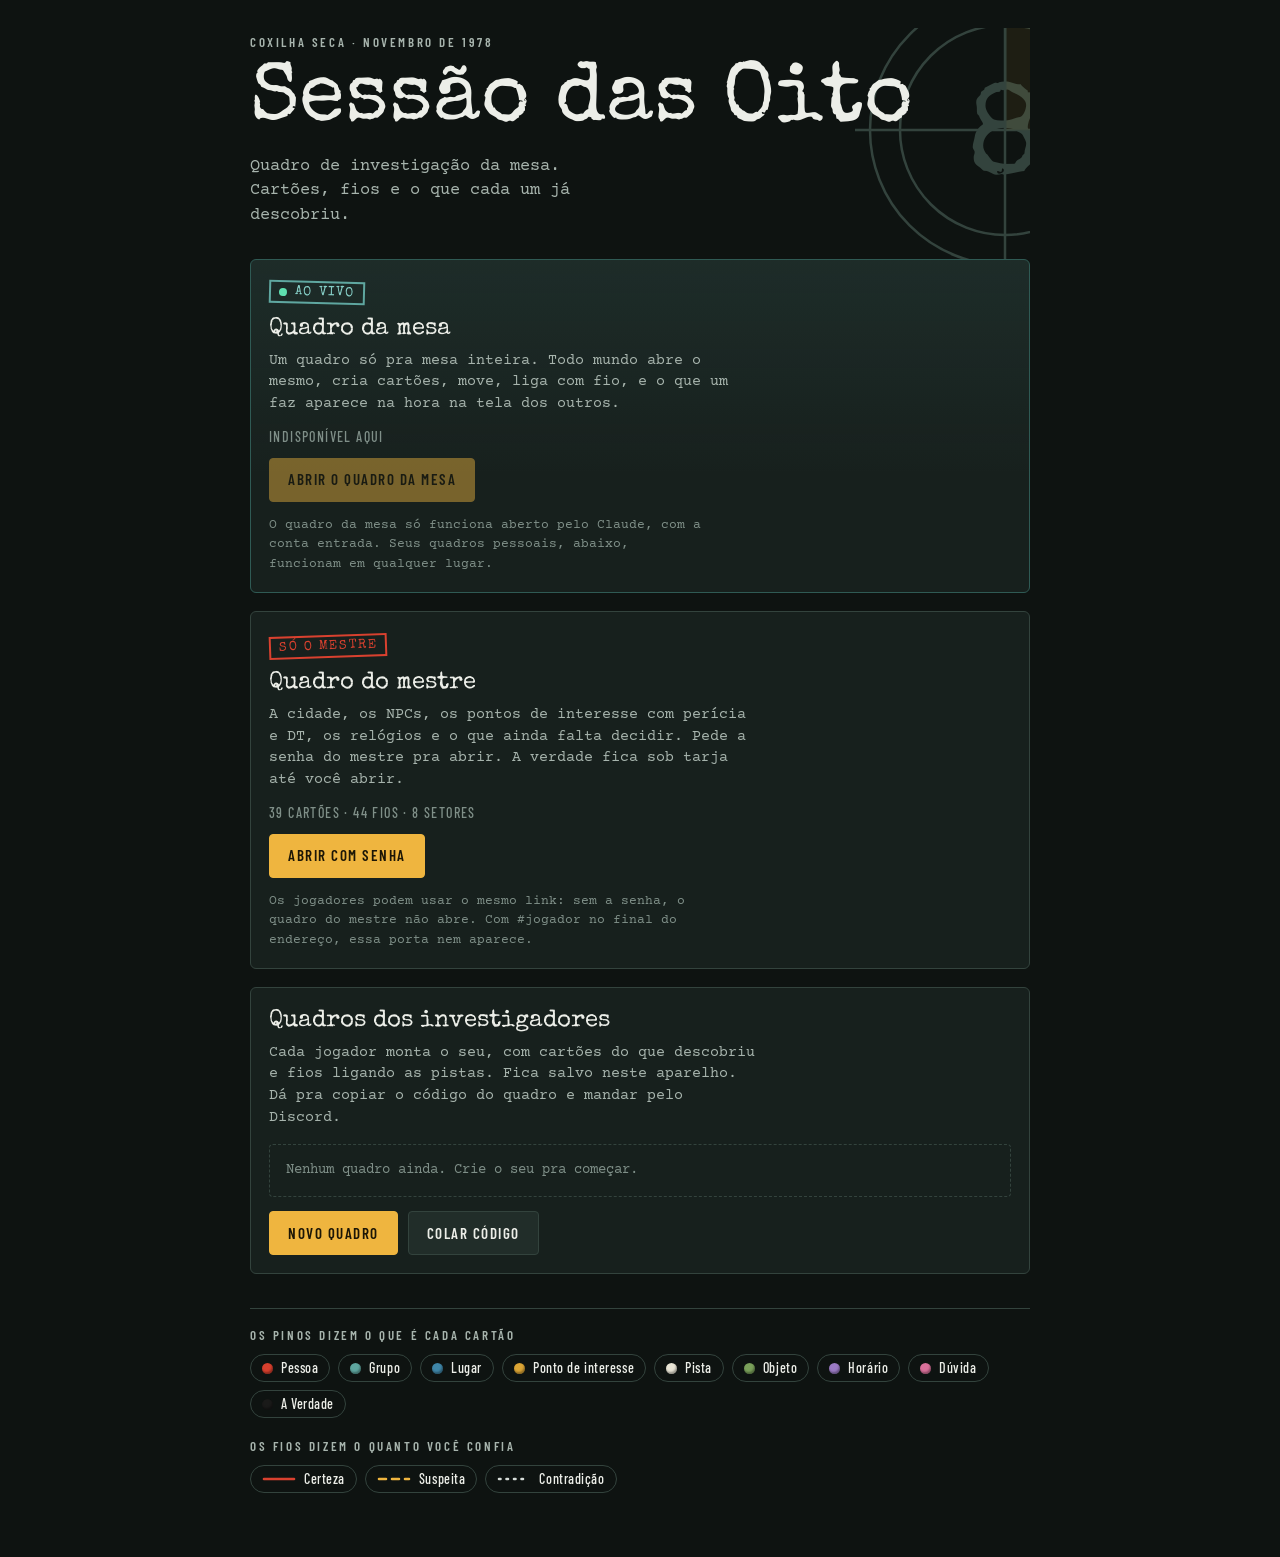
==== index.html @ b9970f7b "Primeira versão do quadro da Sessão das Oito Co-Authored-By: Claude Sonnet 5.5 <noreply@anthropic.co" ====
<!doctype html>
<html lang="pt-BR">
<head>
<meta charset="utf-8">
<meta name="viewport" content="width=device-width,initial-scale=1,viewport-fit=cover">
<style>body{margin:0}</style>
<title>Quadro da Sessão das Oito</title>
<meta name="claude:viewport-fit-sides" content="cover">
<link rel="preconnect" href="https://fonts.googleapis.com">
<link rel="preconnect" href="https://fonts.gstatic.com" crossorigin>
<link rel="stylesheet" href="https://fonts.googleapis.com/css2?family=Barlow+Condensed:wght@500;600;700&family=Courier+Prime:ital,wght@0,400;0,700;1,400&family=Kalam:wght@400;700&family=Special+Elite&display=swap">
<style>
/* Conceito: quadro de feltro na cabine escura do Cine Rex. Fichas datilografadas sob a luz do projetor, fio vermelho entre os pinos, tarja de censura sobre o que só o mestre sabe. */
:root{
  --wall:#0e1311;
  --felt:#1a2521;
  --panel:#17201d;
  --panel-2:#212d29;
  --line:#33433d;
  --ui:#eceee8;
  --ui-dim:#a7b4ad;
  --mute:#7f8f88;
  --paper:#e7e5db;
  --paper-blue:#d5dfe0;
  --paper-grey:#d9d8cf;
  --manila:#d2b073;
  --note:#ecd78f;
  --ink:#1c1b18;
  --ink-soft:#55524a;
  --thread:#d9412f;
  --lamp:#efb53f;
  --redact:#0a0a09;
  --f-display:"Special Elite","Courier New",monospace;
  --f-body:"Courier Prime","Courier New",monospace;
  --f-ui:"Barlow Condensed","Arial Narrow",sans-serif;
  --f-hand:"Kalam","Segoe Print","Comic Sans MS",cursive;
  --noise:url("data:image/svg+xml,%3Csvg xmlns='http://www.w3.org/2000/svg' width='180' height='180'%3E%3Cfilter id='n'%3E%3CfeTurbulence type='fractalNoise' baseFrequency='.85' numOctaves='2' stitchTiles='stitch'/%3E%3CfeColorMatrix values='0 0 0 0 .8 0 0 0 0 .85 0 0 0 0 .8 0 0 0 .22 0'/%3E%3C/filter%3E%3Crect width='100%25' height='100%25' filter='url(%23n)'/%3E%3C/svg%3E");
  color-scheme:dark;
}
*{box-sizing:border-box}
[hidden]{display:none!important}
html,body{height:100%}
body{background:var(--wall);color:var(--ui);font-family:var(--f-ui);font-size:16px;line-height:1.4;
  padding-left:max(16px,env(safe-area-inset-left,0px));padding-right:max(16px,env(safe-area-inset-right,0px));
  -webkit-tap-highlight-color:transparent}
body.board-open{overflow:hidden}
button,input,textarea{font:inherit;color:inherit}
:focus-visible{outline:2px solid var(--lamp);outline-offset:2px}
.ic{width:22px;height:22px;fill:none;stroke:currentColor;stroke-width:1.8;stroke-linecap:round;stroke-linejoin:round;flex:none}

/* botões */
.btn{appearance:none;white-space:nowrap;display:inline-flex;align-items:center;justify-content:center;gap:8px;min-height:44px;padding:12px 18px;border:1px solid var(--line);border-radius:4px;background:var(--panel-2);color:var(--ui);font:600 15px/1 var(--f-ui);letter-spacing:.1em;text-transform:uppercase;cursor:pointer}
.btn:hover{background:#2a3934}
.btn.pri{background:var(--lamp);border-color:var(--lamp);color:#1c1606}
.btn.pri:hover{background:#f6c458}
.btn.danger{color:#ff9d8f;border-color:#6a2f28}
.btn.sm{min-height:36px;padding:9px 12px;font-size:14px}
.ib{appearance:none;flex:none;position:relative;width:40px;height:40px;display:grid;place-items:center;background:transparent;border:0;border-radius:8px;color:var(--ui);cursor:pointer}
.ib:hover{background:var(--panel-2)}
.ib:disabled{opacity:.35;cursor:default}
.ib.sm{width:34px;height:34px}
.ib.on::after{content:"";position:absolute;top:7px;right:7px;width:8px;height:8px;border-radius:50%;background:var(--lamp)}

/* início */
.home{max-width:780px;margin:0 auto;padding-block:28px 64px}
.hero{position:relative;overflow:hidden;padding:8px 0 30px}
.hero>*:not(.leader){position:relative}
.kicker{margin:0;font:600 13px/1 var(--f-ui);letter-spacing:.2em;text-transform:uppercase;color:var(--ui-dim)}
.hero h1{margin:14px 0 12px;font:400 clamp(44px,13vw,84px)/.95 var(--f-display);text-wrap:balance}
.lede{margin:0;max-width:34ch;font:400 17px/1.45 var(--f-body);color:var(--ui-dim)}
.leader{position:absolute;right:-125px;top:-48px;width:300px;height:300px;color:var(--line);pointer-events:none}
.sweep{transform-origin:120px 120px;animation:sweep 2.2s cubic-bezier(.22,.7,.2,1) both}
@keyframes sweep{from{transform:rotate(-270deg)}to{transform:rotate(0)}}
.doors{display:grid;gap:18px}
.door{background:var(--panel);border:1px solid var(--line);border-radius:6px;padding:20px 18px 18px}
.door h2{margin:0 0 8px;font:400 24px/1.1 var(--f-display)}
.door p{margin:0 0 14px;max-width:54ch;font:400 14.5px/1.5 var(--f-body);color:var(--ui-dim)}
.stamp{display:inline-block;margin:0 0 12px;padding:3px 8px;border:2px solid var(--thread);color:var(--thread);font:400 13px/1 var(--f-display);letter-spacing:.12em;text-transform:uppercase;transform:rotate(-2deg)}
.meta{font:500 14px/1 var(--f-ui)!important;letter-spacing:.1em;text-transform:uppercase;color:var(--mute)!important}
.hint{margin:14px 0 0!important;font-size:13px!important;color:var(--mute)!important}
.btns{display:flex;flex-wrap:wrap;gap:10px}
.blist{display:grid;gap:8px;margin:0 0 14px;padding:0;list-style:none}
.brow{appearance:none;display:flex;align-items:center;gap:12px;width:100%;min-height:58px;padding:10px 14px;text-align:left;background:var(--panel-2);border:1px solid var(--line);border-radius:4px;color:var(--ui);cursor:pointer}
.brow:hover{background:#2a3934}
.bn{flex:1;min-width:0}
.bn b{display:block;font:400 16px/1.2 var(--f-display);white-space:nowrap;overflow:hidden;text-overflow:ellipsis}
.bn small{display:block;margin-top:3px;font:500 13px/1 var(--f-ui);letter-spacing:.08em;text-transform:uppercase;color:var(--mute)}
.empty{padding:16px;border:1px dashed var(--line);border-radius:4px;font:400 14px/1.4 var(--f-body);color:var(--mute)}
.legend{margin-top:34px;padding-top:20px;border-top:1px solid var(--line)}
.legend h3{margin:0 0 12px;font:600 13px/1 var(--f-ui);letter-spacing:.2em;text-transform:uppercase;color:var(--ui-dim)}
.legend .chips+h3{margin-top:22px}
.chips{display:flex;flex-wrap:wrap;gap:8px}
.chip{display:inline-flex;align-items:center;gap:8px;padding:6px 11px;border:1px solid var(--line);border-radius:999px;font:500 14px/1 var(--f-ui);letter-spacing:.04em}
.dot{flex:none;width:11px;height:11px;border-radius:50%;background:var(--c);box-shadow:inset -1px -2px 2px rgba(0,0,0,.35)}
.kchip .ln{fill:none;stroke-width:2.6;stroke-linecap:round}
.k-certeza{stroke:var(--thread)}
.k-suspeita{stroke:var(--lamp);stroke-dasharray:7 6}
.k-contradicao{stroke:#d6dcd8;stroke-dasharray:1.5 6}

/* quadro */
.board{position:fixed;inset:0;display:flex;flex-direction:column;background:var(--wall);z-index:5}
.topbar{flex:none;display:flex;align-items:center;gap:2px;z-index:12;background:var(--panel);border-bottom:1px solid var(--line);
  padding:calc(6px + env(safe-area-inset-top,0px)) max(16px,env(safe-area-inset-right,0px)) 6px max(16px,env(safe-area-inset-left,0px))}
.tt{flex:1;min-width:0;padding:0 8px}
.tt b{display:block;font:400 16px/1.2 var(--f-display);white-space:nowrap;overflow:hidden;text-overflow:ellipsis}
.tt small{display:block;font:600 12px/1.2 var(--f-ui);letter-spacing:.16em;text-transform:uppercase;color:var(--mute)}
.zonebar{flex:none;display:flex;align-items:center;gap:8px;z-index:11;background:var(--panel);border-bottom:1px solid var(--line);
  padding:6px max(16px,env(safe-area-inset-right,0px)) 6px max(16px,env(safe-area-inset-left,0px))}
.zones{display:flex;gap:6px;flex:1;min-width:0;overflow-x:auto;scrollbar-width:none}
.zones::-webkit-scrollbar{display:none}
.zchip{appearance:none;flex:none;min-height:34px;padding:6px 12px;border:1px solid var(--line);border-radius:999px;background:transparent;color:var(--ui-dim);font:600 13px/1 var(--f-ui);letter-spacing:.1em;text-transform:uppercase;cursor:pointer;white-space:nowrap}
.zchip:hover{color:var(--ui);background:var(--panel-2)}
.veil{appearance:none;flex:none;display:inline-flex;align-items:center;gap:6px;min-height:34px;padding:6px 11px;border:1px solid var(--line);border-radius:999px;background:var(--panel-2);color:var(--ui);font:600 13px/1 var(--f-ui);letter-spacing:.1em;text-transform:uppercase;cursor:pointer}
.veil .ic{width:18px;height:18px}
.veil[aria-pressed="true"]{border-color:#7a3329;color:#ffb4a8}
.stage{position:relative;flex:1;min-height:0;overflow:hidden;touch-action:none;cursor:grab;user-select:none;-webkit-user-select:none;
  background:radial-gradient(120% 90% at 50% 15%,rgba(239,181,63,.08),transparent 60%),var(--noise),var(--felt);
  background-size:auto,180px 180px,auto}
.stage.panning{cursor:grabbing}
.stage.linking{cursor:crosshair}
.stage::after{content:"";position:absolute;inset:0;pointer-events:none;background:radial-gradient(ellipse at center,transparent 55%,rgba(0,0,0,.5))}
.world{position:absolute;left:0;top:0;transform-origin:0 0}
.world.anim{transition:transform .38s cubic-bezier(.2,.7,.2,1)}
.zone{position:absolute;pointer-events:none;border:1.5px dashed rgba(236,238,232,.15);border-radius:10px;background:rgba(255,255,255,.014)}
.zone b{position:absolute;left:24px;top:14px;font:600 17px/1 var(--f-ui);letter-spacing:.2em;text-transform:uppercase;color:var(--ui-dim)}
.zone small{position:absolute;left:24px;top:36px;font:400 12.5px/1 var(--f-body);color:var(--mute)}
.zone[data-z="verdade"]{border-color:rgba(217,65,47,.38);background:rgba(0,0,0,.2)}
.zone[data-z="verdade"] b{color:#e88c7d}
.threads{position:absolute;left:0;top:0;width:1px;height:1px;overflow:visible;pointer-events:none}
.thread .sh{fill:none;stroke:rgba(0,0,0,.42);stroke-width:4;stroke-linecap:round;transform:translate(2px,4px)}
.thread .ln{fill:none;stroke-width:2.6;stroke-linecap:round}
.thread[data-kind="certeza"] .ln{stroke:var(--thread)}
.thread[data-kind="suspeita"] .ln{stroke:var(--lamp);stroke-dasharray:8 7}
.thread[data-kind="contradicao"] .ln{stroke:#d6dcd8;stroke-dasharray:1.5 7}
.thread .hit{fill:none;stroke:transparent;stroke-width:26;pointer-events:stroke;cursor:pointer}
.thread .lb{pointer-events:auto;cursor:pointer}
.thread .lb rect{fill:var(--paper);stroke:rgba(0,0,0,.45)}
.thread .lb text{font:400 15px var(--f-hand);fill:var(--ink)}
.thread .lb.redact rect{fill:var(--redact)}
.thread .lb.redact text{fill:transparent}
.thread.sel .ln{stroke-width:4.4}
.thread.dim{opacity:.13}
.thread.hide{display:none}

/* dock, aviso e folha */
.dock{position:absolute;left:0;right:0;bottom:0;z-index:12;display:flex;justify-content:center;pointer-events:none;
  padding:0 max(16px,env(safe-area-inset-right,0px)) calc(12px + env(safe-area-inset-bottom,0px)) max(16px,env(safe-area-inset-left,0px))}
.dockin{pointer-events:auto;width:100%;max-width:520px;padding:8px;background:var(--panel);border:1px solid var(--line);border-radius:12px;box-shadow:0 10px 30px rgba(0,0,0,.55)}
.dk-idle{display:flex;gap:8px}
.dk-idle .btn:first-child{flex:1}
.dk-t{display:flex;align-items:center;justify-content:space-between;gap:8px;padding:0 0 6px 8px}
.dk-t span{min-width:0;font:400 14px/1.2 var(--f-display);white-space:nowrap;overflow:hidden;text-overflow:ellipsis}
.dk-acts{display:grid;grid-template-columns:repeat(4,1fr);gap:6px}
.dk-acts.two{grid-template-columns:repeat(2,1fr)}
.act{appearance:none;display:flex;flex-direction:column;align-items:center;justify-content:center;gap:4px;min-height:56px;padding:8px 2px;background:var(--panel-2);border:1px solid var(--line);border-radius:8px;color:var(--ui);font:600 12.5px/1 var(--f-ui);letter-spacing:.1em;text-transform:uppercase;cursor:pointer}
.act:hover{background:#2a3934}
.dk-msg{display:flex;align-items:center;justify-content:space-between;gap:10px;padding:2px 2px 2px 8px;font:400 14px/1.3 var(--f-body)}
.zoomctl{position:absolute;right:16px;top:12px;z-index:10;display:none;flex-direction:column;gap:6px}
@media (hover:hover) and (pointer:fine){.zoomctl{display:flex}}
.zoomctl .ib{background:var(--panel);border:1px solid var(--line)}
.toast{position:absolute;left:50%;transform:translateX(-50%);bottom:calc(104px + env(safe-area-inset-bottom,0px));z-index:30;display:flex;align-items:center;gap:12px;width:max-content;max-width:calc(100% - 32px);padding:10px 14px;background:#0a0e0c;border:1px solid var(--line);border-radius:8px;box-shadow:0 8px 24px rgba(0,0,0,.5);font:500 15px/1.3 var(--f-ui)}
.toast button{appearance:none;background:none;border:0;color:var(--lamp);font:700 14px/1 var(--f-ui);letter-spacing:.1em;text-transform:uppercase;cursor:pointer;padding:6px}
.sheet-wrap{position:fixed;inset:0;z-index:60;display:flex;align-items:flex-end;justify-content:center;background:rgba(4,7,6,.66)}
.sheet{width:100%;max-width:560px;max-height:88%;overflow-y:auto;overscroll-behavior:contain;background:var(--panel);border:1px solid var(--line);border-bottom:0;border-radius:14px 14px 0 0;box-shadow:0 -12px 40px rgba(0,0,0,.5);
  padding:18px max(16px,env(safe-area-inset-right,0px)) calc(22px + env(safe-area-inset-bottom,0px)) max(16px,env(safe-area-inset-left,0px))}
@media (min-width:900px){
  .sheet-wrap{align-items:stretch;justify-content:flex-end;background:rgba(4,7,6,.35)}
  .sheet{max-width:430px;max-height:none;height:100%;border-radius:0;border-bottom:1px solid var(--line)}
}
.sh-h{display:flex;align-items:center;justify-content:space-between;margin:0 0 14px}
.sh-h h2{margin:0;font:400 21px/1.1 var(--f-display)}
.sh-f{display:flex;justify-content:space-between;gap:10px;margin-top:20px}
.fld{display:grid;gap:6px;margin:0 0 14px}
.fld label,.lab{font:600 12.5px/1 var(--f-ui);letter-spacing:.16em;text-transform:uppercase;color:var(--ui-dim)}
.fld input,.fld textarea,.sheet input[type=text],.sheet textarea{width:100%;padding:10px 12px;background:#0e1513;border:1px solid var(--line);border-radius:6px;font:400 16px/1.4 var(--f-body);color:var(--ui)}
.fld textarea,.sheet textarea{resize:vertical;min-height:70px}
.help{font:400 12.5px/1.4 var(--f-body);color:var(--mute)}
.tchips,.qchips{display:flex;flex-wrap:wrap;gap:6px}
.tc,.qc,.kc,.fc{appearance:none;display:inline-flex;align-items:center;gap:8px;min-height:38px;padding:7px 12px;border:1px solid var(--line);border-radius:999px;background:transparent;color:var(--ui);font:600 14px/1 var(--f-ui);letter-spacing:.06em;cursor:pointer}
.tc[aria-pressed="true"],.kc[aria-pressed="true"],.fc[aria-pressed="true"]{background:var(--panel-2);border-color:var(--lamp)}
.fc[aria-pressed="false"]{opacity:.5}
.qc{font-family:var(--f-hand);font-weight:400;font-size:15px;letter-spacing:0}
.rowed{display:grid;grid-template-columns:1fr 64px auto;gap:6px;margin-bottom:10px;padding-bottom:10px;border-bottom:1px dashed var(--line)}
.rowed textarea{grid-column:1/-1;min-height:56px}
.pair{margin:0 0 14px;font:400 14px/1.4 var(--f-body);color:var(--ui-dim)}
.tiles{display:grid;grid-template-columns:1fr 1fr;gap:8px}
.tile{appearance:none;display:grid;gap:4px;text-align:left;padding:12px;min-height:76px;background:var(--panel-2);border:1px solid var(--line);border-radius:8px;color:var(--ui);cursor:pointer}
.tile:hover{border-color:var(--lamp)}
.tile b{display:flex;align-items:center;gap:8px;font:600 16px/1.1 var(--f-ui);letter-spacing:.06em;text-transform:uppercase}
.tile span{font:400 12.5px/1.35 var(--f-body);color:var(--ui-dim)}
.opts{display:grid;gap:8px;margin:0 0 14px}
.opt{display:flex;gap:10px;align-items:flex-start;padding:12px;border:1px solid var(--line);border-radius:6px;background:var(--panel-2);cursor:pointer}
.opt input{margin-top:3px;accent-color:var(--lamp)}
.opt b{display:block;font:600 15px/1.2 var(--f-ui);letter-spacing:.06em;text-transform:uppercase}
.opt span{font:400 13px/1.4 var(--f-body);color:var(--ui-dim)}
.err{color:#ff9d8f;font:400 13px/1.4 var(--f-body)}
.mlist{display:grid;gap:8px;margin:6px 0 18px}
.mlist .btn{justify-content:flex-start}
.how{margin:0;padding-left:18px;font:400 13.5px/1.55 var(--f-body);color:var(--ui-dim)}
.code{min-height:150px!important;font-size:13px!important;word-break:break-all}
@media (prefers-reduced-motion:reduce){.sweep{animation:none}.world.anim{transition:none}}

/* quadro da mesa, ao vivo */
.door.live{border-color:#2f5a54;background:linear-gradient(180deg,rgba(95,167,160,.09),transparent 65%),var(--panel)}
.stamp.live{display:inline-flex;align-items:center;gap:8px;border-color:#5fa7a0;color:#86cfc7;transform:rotate(1.5deg)}
.stamp.live::before{content:"";width:8px;height:8px;border-radius:50%;background:#5fe0b0;animation:pulse 1.8s ease-in-out infinite}
@keyframes pulse{50%{opacity:.3}}
.btn:disabled{opacity:.45;cursor:default}
.peers{display:flex;align-items:center;flex:none;padding:0 6px 0 10px}
.pchip{flex:none;width:26px;height:26px;margin-left:-4px;display:grid;place-items:center;border-radius:50%;background:var(--pc,#a7b4ad);color:#10120f;border:2px solid var(--panel);font:700 11px/1 var(--f-ui);letter-spacing:.02em;text-transform:uppercase}
.pchip.me{box-shadow:0 0 0 2px var(--lamp);z-index:1}
.pchip.more{background:var(--panel-2);color:var(--ui-dim)}
.livenote{position:absolute;left:50%;top:38%;transform:translate(-50%,-50%);z-index:9;max-width:min(320px,calc(100% - 48px));padding:14px 16px;text-align:center;background:rgba(10,14,12,.88);border:1px dashed var(--line);border-radius:8px;font:400 14px/1.5 var(--f-body);color:var(--ui-dim);pointer-events:none}
.card.peered{outline:2px solid var(--peer,#a7b4ad);outline-offset:4px;border-radius:3px}
.pbadge{position:absolute;left:-2px;top:-28px;z-index:3;max-width:100%;padding:4px 8px;border-radius:3px 3px 0 0;background:var(--peer,#a7b4ad);color:#10120f;font:700 12px/1 var(--f-ui);letter-spacing:.08em;text-transform:uppercase;white-space:nowrap;overflow:hidden;text-overflow:ellipsis;pointer-events:none}
@media (prefers-reduced-motion:reduce){.stamp.live::before{animation:none}}

/* cartões */
.card{position:absolute;left:0;top:0;width:224px;color:var(--ink);font:400 12.5px/1.4 var(--f-body);cursor:grab;user-select:none;-webkit-user-select:none;touch-action:none;
  filter:drop-shadow(0 7px 8px rgba(0,0,0,.45)) drop-shadow(0 1px 1px rgba(0,0,0,.5))}
.card:focus-visible{outline:none}
.card:focus-visible .face{outline:2px solid var(--lamp);outline-offset:3px}
.card.dim{opacity:.28}
.card.hide{display:none}
.card.sel{filter:drop-shadow(2px 0 0 var(--lamp)) drop-shadow(-2px 0 0 var(--lamp)) drop-shadow(0 2px 0 var(--lamp)) drop-shadow(0 -2px 0 var(--lamp)) drop-shadow(0 8px 10px rgba(0,0,0,.5))}
.card.linkfrom{filter:drop-shadow(2px 0 0 var(--thread)) drop-shadow(-2px 0 0 var(--thread)) drop-shadow(0 2px 0 var(--thread)) drop-shadow(0 -2px 0 var(--thread)) drop-shadow(0 8px 10px rgba(0,0,0,.5))}
.stage.linking .card{cursor:crosshair}
.pin{position:absolute;left:50%;top:-8px;z-index:2;width:17px;height:17px;margin-left:-8.5px;border-radius:50%;
  background:var(--pc);
  background:radial-gradient(circle at 34% 30%,rgba(255,255,255,.8) 0 11%,var(--pc) 36%,color-mix(in srgb,var(--pc) 42%,#000) 100%)}
.face{position:relative;padding:17px 14px 13px;background:var(--paper)}
.kick{display:block;margin:0 0 6px;font:600 11px/1 var(--f-ui);letter-spacing:.18em;text-transform:uppercase;color:var(--ink-soft)}
.ttl{margin:0 0 2px;font:400 16px/1.15 var(--f-display);color:var(--ink);text-wrap:balance;overflow-wrap:anywhere}
.ph{opacity:.45;font-style:italic}
.sub{margin:0 0 8px;font:italic 400 11.5px/1.3 var(--f-body);color:var(--ink-soft)}
.txt{margin:6px 0 0;overflow-wrap:anywhere}
.txt b{font-weight:700}
.foot{margin:10px 0 0;padding-top:7px;border-top:1px dashed rgba(0,0,0,.28);font:400 10.5px/1.4 var(--f-body);color:var(--ink-soft);white-space:pre-line;overflow-wrap:anywhere}
.hid{margin:9px 0 0;padding-top:6px;border-top:1px dotted rgba(0,0,0,.35)}
.hid i{display:block;margin:0 0 3px;font:600 10px/1 var(--f-ui);font-style:normal;letter-spacing:.18em;text-transform:uppercase;color:#a5281a}
.sx.redact{background:var(--redact);color:transparent;user-select:none;-webkit-box-decoration-break:clone;box-decoration-break:clone}
.sx.open{background:rgba(217,65,47,.14);box-shadow:0 0 0 1px rgba(217,65,47,.14)}
.head{display:flex;gap:10px;align-items:flex-start;margin-bottom:2px}
.who{min-width:0;flex:1}
.photo{flex:none;width:46px;height:58px;overflow:hidden;background:linear-gradient(160deg,#aab2ad,#6f7873);border:3px solid #f4f2ea;border-bottom-width:9px;box-shadow:0 1px 3px rgba(0,0,0,.4);transform:rotate(-2.5deg)}
.sil{display:block;width:100%;height:100%;fill:#4b524e}
.mark{flex:none;display:grid;place-items:center;width:46px;height:50px;background:#27413f;color:var(--paper-grey);border:2px solid #1b2e2d}
.mark svg{width:32px;height:32px}
.card[data-type="grupo"] .face{background:var(--paper-grey)}
.card[data-type="lugar"] .face{padding:21px 18px 16px;background:var(--paper-blue);box-shadow:inset 0 0 0 4px var(--paper-blue),inset 0 0 0 5px rgba(28,27,24,.4)}
.rows{display:grid;gap:7px;margin-top:8px}
.row{display:flex;gap:9px;align-items:flex-start;padding-top:7px;border-top:1px dashed rgba(0,0,0,.28)}
.row p{margin:0;font-size:12px;line-height:1.35;overflow-wrap:anywhere}
.dtb{flex:none;display:grid;place-content:center;width:31px;height:31px;border:1.5px solid #8f2a1e;border-radius:50%;text-align:center;font:700 14px/1 var(--f-body);color:#8f2a1e}
.dtb i{display:block;margin-bottom:1px;font:600 7.5px/1 var(--f-ui);font-style:normal;letter-spacing:.1em}
.sk{display:block;margin:0 0 2px;font:600 11px/1.2 var(--f-ui);letter-spacing:.14em;text-transform:uppercase;color:var(--ink-soft)}
.card[data-type="pista"] .face{background:repeating-linear-gradient(to bottom,transparent 0 19px,rgba(63,111,150,.2) 19px 20px) 0 8px/100% 100% no-repeat,var(--paper)}
.card[data-type="pista"] .ttl{padding-bottom:5px;margin-bottom:7px;border-bottom:1.5px solid rgba(196,52,40,.65)}
.card[data-type="objeto"] .face{padding-top:25px;background:repeating-linear-gradient(97deg,rgba(0,0,0,.04) 0 2px,transparent 2px 6px),var(--manila);clip-path:polygon(16px 0,calc(100% - 16px) 0,100% 16px,100% 100%,0 100%,0 16px)}
.card[data-type="hora"] .face{padding-right:46px;
  -webkit-mask:radial-gradient(circle 8px at 0 50%,#0000 7.5px,#000 8.5px) left/51% 100% no-repeat,radial-gradient(circle 8px at 100% 50%,#0000 7.5px,#000 8.5px) right/51% 100% no-repeat;
  mask:radial-gradient(circle 8px at 0 50%,#0000 7.5px,#000 8.5px) left/51% 100% no-repeat,radial-gradient(circle 8px at 100% 50%,#0000 7.5px,#000 8.5px) right/51% 100% no-repeat}
.card[data-type="hora"] .face::after{content:"";position:absolute;top:10px;bottom:10px;right:32px;border-left:2px dashed rgba(0,0,0,.25)}
.card[data-type="hora"] .ttl{font-size:23px;line-height:1.05}
.stub{position:absolute;right:0;top:0;bottom:0;width:32px;display:grid;place-items:center}
.stub span{writing-mode:vertical-rl;font:600 10px/1 var(--f-ui);letter-spacing:.3em;text-transform:uppercase;color:var(--ink-soft)}
.card[data-type="duvida"] .face{padding:17px 14px 26px;background:var(--note);
  clip-path:polygon(0 0,100% 0,100% calc(100% - 9px),94% 100%,87% calc(100% - 7px),79% 100%,70% calc(100% - 8px),61% 100%,52% calc(100% - 6px),43% 100%,33% calc(100% - 8px),23% 100%,14% calc(100% - 6px),6% 100%,0 calc(100% - 8px))}
.card[data-type="duvida"] .kick{font:700 14px/1 var(--f-hand);letter-spacing:.02em;text-transform:none;color:#a5281a}
.card[data-type="duvida"] .ttl{font:700 16px/1.15 var(--f-hand)}
.card[data-type="duvida"] .txt,.card[data-type="duvida"] .sub{font:400 14px/1.3 var(--f-hand)}
.card[data-type="verdade"] .face{padding-top:14px;background:#c8c3b2}
.vband{display:flex;align-items:center;justify-content:space-between;gap:8px;margin:0 0 8px;padding-bottom:6px;border-bottom:3px double rgba(28,27,24,.55)}
.vband .kick{margin:0}
.vstamp{flex:none;padding:2px 6px;border:2px solid #a8281b;color:#a8281b;font:400 10.5px/1 var(--f-display);letter-spacing:.14em;text-transform:uppercase;transform:rotate(3deg)}
</style>

<svg width="0" height="0" style="position:absolute" aria-hidden="true" focusable="false">
  <symbol id="sil" viewBox="0 0 44 54"><circle cx="22" cy="19" r="9"/><path d="M3 54c1.5-14 9-21 19-21s17.5 7 19 21z"/></symbol>
  <symbol id="bld" viewBox="0 0 40 40"><path d="M5 35V15l15-9 15 9v20M5 35h30M12 35V21M20 35V21M28 35V21" fill="none" stroke="currentColor" stroke-width="2" stroke-linejoin="round" stroke-linecap="round"/></symbol>
  <symbol id="i-back" viewBox="0 0 24 24"><path d="M15 5l-7 7 7 7"/></symbol>
  <symbol id="i-chev" viewBox="0 0 24 24"><path d="M9 5l7 7-7 7"/></symbol>
  <symbol id="i-undo" viewBox="0 0 24 24"><path d="M9 4L4 9l5 5M4 9h9a6 6 0 010 12h-2"/></symbol>
  <symbol id="i-filter" viewBox="0 0 24 24"><path d="M4 5h16l-6 8v6l-4-2v-4z"/></symbol>
  <symbol id="i-dots" viewBox="0 0 24 24"><circle cx="5" cy="12" r="1.8" fill="currentColor" stroke="none"/><circle cx="12" cy="12" r="1.8" fill="currentColor" stroke="none"/><circle cx="19" cy="12" r="1.8" fill="currentColor" stroke="none"/></symbol>
  <symbol id="i-plus" viewBox="0 0 24 24"><path d="M12 5v14M5 12h14"/></symbol>
  <symbol id="i-minus" viewBox="0 0 24 24"><path d="M5 12h14"/></symbol>
  <symbol id="i-edit" viewBox="0 0 24 24"><path d="M4 20l1-4L16 5l3 3L8 19zM14 7l3 3"/></symbol>
  <symbol id="i-link" viewBox="0 0 24 24"><circle cx="6" cy="18" r="2.5"/><circle cx="18" cy="6" r="2.5"/><path d="M8 16.2L16 7.8"/></symbol>
  <symbol id="i-zoom" viewBox="0 0 24 24"><circle cx="11" cy="11" r="6"/><path d="M16 16l5 5M8.5 11h5M11 8.5v5"/></symbol>
  <symbol id="i-trash" viewBox="0 0 24 24"><path d="M5 7h14M10 7V4h4v3M7 7l1 13h8l1-13"/></symbol>
  <symbol id="i-eye" viewBox="0 0 24 24"><path d="M2 12s4-7 10-7 10 7 10 7-4 7-10 7S2 12 2 12z"/><circle cx="12" cy="12" r="3"/></symbol>
  <symbol id="i-eyeoff" viewBox="0 0 24 24"><path d="M2 12s4-7 10-7 10 7 10 7-4 7-10 7S2 12 2 12z"/><circle cx="12" cy="12" r="3"/><path d="M4 4l16 16"/></symbol>
  <symbol id="i-fit" viewBox="0 0 24 24"><path d="M4 9V4h5M20 9V4h-5M4 15v5h5M20 15v5h-5"/></symbol>
  <symbol id="i-close" viewBox="0 0 24 24"><path d="M6 6l12 12M18 6L6 18"/></symbol>
</svg>

<main id="home" class="home">
  <header class="hero">
    <svg class="leader" viewBox="0 0 240 240" aria-hidden="true">
      <g fill="none" stroke="currentColor" stroke-width="2">
        <circle cx="120" cy="120" r="108"/><circle cx="120" cy="120" r="84"/>
        <path d="M0 120h240M120 0v240"/>
      </g>
      <text x="120" y="156" text-anchor="middle" font-size="104" fill="currentColor" style="font-family:var(--f-display)">8</text>
      <g class="sweep"><path d="M120 120V12A108 108 0 0 1 228 120z" fill="rgba(239,181,63,.07)"/><path d="M120 120V12" stroke="currentColor" stroke-width="2"/></g>
    </svg>
    <p class="kicker">Coxilha Seca · novembro de 1978</p>
    <h1>Sessão das Oito</h1>
    <p class="lede">Quadro de investigação da mesa. Cartões, fios e o que cada um já descobriu.</p>
  </header>

  <div class="doors">
    <section class="door live" id="doorT">
      <span class="stamp live">Ao vivo</span>
      <h2>Quadro da mesa</h2>
      <p>Um quadro só pra mesa inteira. Todo mundo abre o mesmo, cria cartões, move, liga com fio, e o que um faz aparece na hora na tela dos outros.</p>
      <p class="meta" id="tMeta">Conectando…</p>
      <div class="btns"><button class="btn pri" id="tOpen" type="button" disabled>Abrir o quadro da mesa</button></div>
      <p class="hint" id="tHint"></p>
    </section>
    <section class="door" id="doorM">
      <span class="stamp">Só o mestre</span>
      <h2>Quadro do mestre</h2>
      <p>A cidade, os NPCs, os pontos de interesse com perícia e DT, os relógios e o que ainda falta decidir. Pede a senha do mestre pra abrir. A verdade fica sob tarja até você abrir.</p>
      <p class="meta" id="mMeta"></p>
      <div class="btns"><button class="btn pri" id="mOpen" type="button">Abrir com senha</button></div>
      <p class="hint">Os jogadores podem usar o mesmo link: sem a senha, o quadro do mestre não abre. Com #jogador no final do endereço, essa porta nem aparece.</p>
    </section>
    <section class="door" id="doorP">
      <h2>Quadros dos investigadores</h2>
      <p>Cada jogador monta o seu, com cartões do que descobriu e fios ligando as pistas. Fica salvo neste aparelho. Dá pra copiar o código do quadro e mandar pelo Discord.</p>
      <ul class="blist" id="pList"></ul>
      <div class="btns"><button class="btn pri" id="pNew" type="button">Novo quadro</button><button class="btn" id="pImp" type="button">Colar código</button></div>
    </section>
  </div>

  <section class="legend" aria-label="Legenda">
    <h3>Os pinos dizem o que é cada cartão</h3>
    <div class="chips" id="lgTypes"></div>
    <h3>Os fios dizem o quanto você confia</h3>
    <div class="chips" id="lgKinds"></div>
  </section>
</main>

<section id="board" class="board" hidden aria-label="Quadro">
  <header class="topbar">
    <button class="ib" id="bBack" type="button" aria-label="Voltar"><svg class="ic"><use href="#i-back"/></svg></button>
    <div class="tt"><b id="bName"></b><small id="bMode"></small></div>
    <div class="peers" id="bPeers" role="group" aria-label="Quem está na mesa" hidden></div>
    <button class="ib" id="bUndo" type="button" aria-label="Desfazer" disabled><svg class="ic"><use href="#i-undo"/></svg></button>
    <button class="ib" id="bFilter" type="button" aria-label="Buscar e filtrar"><svg class="ic"><use href="#i-filter"/></svg></button>
    <button class="ib" id="bMenu" type="button" aria-label="Mais opções"><svg class="ic"><use href="#i-dots"/></svg></button>
  </header>
  <div class="zonebar" id="zbar">
    <div class="zones" id="zones"></div>
    <button class="veil" id="bVeil" type="button" aria-pressed="false"></button>
  </div>
  <div class="stage" id="stage" role="application" aria-label="Quadro de investigação">
    <div class="world" id="world">
      <div id="zl"></div>
      <svg class="threads" id="th" width="1" height="1"></svg>
      <div id="cl"></div>
    </div>
    <div class="livenote" id="liveNote" role="status" hidden></div>
    <div class="zoomctl">
      <button class="ib" type="button" data-zm="in" aria-label="Aproximar"><svg class="ic"><use href="#i-plus"/></svg></button>
      <button class="ib" type="button" data-zm="out" aria-label="Afastar"><svg class="ic"><use href="#i-minus"/></svg></button>
    </div>
  </div>
  <div class="dock"><div class="dockin" id="dockin"></div></div>
  <div class="toast" id="toast" hidden role="status"></div>
</section>

<div class="sheet-wrap" id="sw" hidden><div class="sheet" id="sheet" role="dialog" aria-modal="true" tabindex="-1"></div></div>
<script>
(function(){
'use strict';

/* ---------- utilidades ---------- */
const $=(s,r)=>(r||document).querySelector(s);
const $$=(s,r)=>Array.from((r||document).querySelectorAll(s));
const esc=s=>String(s==null?'':s).replace(/[&<>"']/g,c=>({'&':'&amp;','<':'&lt;','>':'&gt;','"':'&quot;',"'":'&#39;'}[c]));
const clamp=(v,a,b)=>Math.max(a,Math.min(b,v));
const uid=()=>Math.random().toString(36).slice(2,8)+Date.now().toString(36).slice(-3);
const fmt=t=>esc(t).replace(/\*\*(.+?)\*\*/g,'<b>$1</b>').replace(/\n/g,'<br>');
const blackout=t=>'<span class="sx redact">'+esc(String(t).replace(/\*\*/g,'')).replace(/\n/g,'<br>')+'</span>';
function ago(ts){
  if(!ts) return 'novo';
  const m=Math.round((Date.now()-ts)/60000);
  if(m<1) return 'agora';
  if(m<60) return 'há '+m+' min';
  const h=Math.round(m/60);
  if(h<24) return 'há '+h+' h';
  const d=Math.round(h/24);
  return d===1?'ontem':'há '+d+' dias';
}

/* ---------- armazenamento (por aparelho) ---------- */
const mem={};
const LS={
  get(k){ try{ const v=localStorage.getItem(k); if(v!=null) return JSON.parse(v); }catch(e){} return (k in mem)?JSON.parse(mem[k]):null; },
  set(k,v){ const s=JSON.stringify(v); mem[k]=s; try{ localStorage.setItem(k,s); }catch(e){} },
  del(k){ delete mem[k]; try{ localStorage.removeItem(k); }catch(e){} }
};
const K_INDEX='qso:index',K_B='qso:b:',K_V='qso:v:',K_UI='qso:ui';

/* ---------- tipos de cartão e de fio ---------- */
const TORDER=['pessoa','grupo','lugar','ponto','pista','objeto','hora','duvida','verdade'];
const TYPES={
  pessoa:{label:'Pessoa',pin:'#d8402e',w:224,hint:'Quem é, o que quer'},
  grupo:{label:'Grupo',pin:'#5fa7a0',w:224,hint:'Empresa, família, turma'},
  lugar:{label:'Lugar',pin:'#3f86a8',w:220,hint:'Um ponto do mapa'},
  ponto:{label:'Ponto de interesse',pin:'#dca535',w:262,hint:'Perícia, DT e o que se descobre'},
  pista:{label:'Pista',pin:'#e9e5d6',w:224,hint:'Uma descoberta em ficha'},
  objeto:{label:'Objeto',pin:'#7aa05a',w:210,hint:'Etiqueta de evidência'},
  hora:{label:'Horário',pin:'#9b7bc4',w:210,hint:'Quando algo acontece'},
  duvida:{label:'Dúvida',pin:'#d9719a',w:214,hint:'Pergunta ou hipótese'},
  verdade:{label:'A Verdade',pin:'#1a1a19',w:224,hint:'Só o mestre sabe',master:true}
};
const KINDS={
  certeza:{label:'Certeza'},
  suspeita:{label:'Suspeita'},
  contradicao:{label:'Contradição'}
};
const QUICK=['conhece','mente sobre','esteve em','viu','tem medo de','pagou','contradiz','mesma letra'];

/* ---------- quadro novo do jogador ---------- */
function newPlayerBoard(name,char,starter){
  const b={id:'p-'+uid(),name:name,mode:'jogador',cards:[],links:[],zones:[],updated:Date.now()};
  const add=(id,type,x,y,o)=>b.cards.push(Object.assign({id:id,type:type,title:'',sub:'',body:'',hid:'',foot:'',tag:'',rows:[],x:x,y:y},o));
  const ln=(a,c,label)=>b.links.push({id:a+'~'+c,a:a,b:c,label:label||'',kind:'certeza'});
  if(char) add('eu','pessoa',0,150,{title:char,sub:'Meu personagem',tag:'Eu',body:'Por que fui ao cinema: '});
  if(starter==='city'){
    add('rex','lugar',340,0,{title:'Cine Rex',sub:'Abriu faz uma semana',body:'Quem trouxe foi uma empresa estrangeira que ninguém conhece direito.'});
    add('emp','grupo',700,0,{title:'Empresa estrangeira',sub:'Ninguém conhece direito',body:'Trouxe o cinema pra cidade.'});
    add('mor','grupo',340,270,{title:'Quem foi à estreia',tag:'Moradores',body:'Anda com o olhar parado e repete falas de filme.'});
    add('fim','hora',700,300,{title:'Fim da tarde',sub:'Todo dia',body:'Vizinhos saem de casa e caminham na mesma direção.'});
    ln('emp','rex','trouxe');ln('mor','rex','foram à estreia');
  }
  return b;
}

/* ---------- senha do mestre ---------- */
const MASTER_ENC='tDgrtGTXbc9mrZJ1UCBDaQCT1yHV45H1PpI0fYIwFsSVAvSF3ozAlKC3TDpMEuilfzdPln5wUAH4wY45we2Nx7ZdlFk3ZzDux5PhAUfPJWk4mLXjBVNV4tcTmAZ+fzfTxQzUidwmOAk1i9iuW4hF3LoSuUSsH/K5XolgG2DnqSOUzM16Hiehc50yScsjeZcaCLy47FSu6vhsO/razORUD+gUOSdeeUl+Y7zEWeANWdGdaQ0NvIhWjrNhPTKE2KDCzCwvk7yrBTff4LX6kdLJvNwEJpAkDrUVIW7REHAbCtbt3tNjizu3dQjnp23SoJhH/waTdyhuXfiZagI4cLRwr/xKRi+/wbvZpRwiOUyhKWmz2EIUphecVYU7trnklzM9IuiChDQqOKl96gmtL4OHujzUdOk1rYqhUsYkq6KhEMMq+EJ1HY4Ltf+rfoWSq7J2/VRDJzx8/4LchzvEE1/HzVlG+udzfdMdmm9eqX0nDxzKPI2WlyRX4R0WcFQDMhfzQlaB9mBAzkQAb+k6M8SmAoZrKL9r/Du4bPhS1iDp2PVU2DoYGYnQTAZZihcsbq5qrtFWBKUgNCYqOb/m+Yv6GHMYhgS7Q6YKb+mfZOzepLZfmdLRZ2cGLRCt7PqDWekj93xeHyLXRaCVdHBoQiaef2xs1Dcn31kzUjwHDah6Ql7GKd4AvH7Em1Ga/NxwtxTHYyY0ggqVqUqBkvghlpVShWserYZay2j/mTFNFox+emxCxNGrwOMPFw2ZPrDwqtLKUhbnSGA3bdW/2zY8iXFWuVacvv9bVZK4GBmETSTxyx+Kcd4trLN20g3qIsDcqHi1EJ9M3m/GDKfk8EAKAoevdnY2MSTlA7xVk89sQZVes7PSl8aTSyqj3tCnsK5Veacuu9fIDJHtFnizkz64kmGfJnE7pvfZIvki5NvCojJIwHiFyre/EQ7AnVx3VT20hqO21psLdRTlCLuY7ig4HbUgAaorPkLY4KGq7s7z2DGtj89O9zEbFLopSDbX1qveOUDwoB3fUy3FZJSFl+urM9749u0cf7nCyDVi9RdQZHT0XIyJw/HF+FXe1Z6hPYqXKWu5LSLiUwGvGuSsT6E2nepAv4pEWY74blW3mU2WiaiBG8gIQCcn/6AKeV6U+W7Cedd4NBSg4Zh85BSPu7fNhygr1EwWdoLaLyJmYDO1hPclct8QzCe72zEIutJj1wDtp2cVnILngvxKDnk8NwLKdiMXfFOxaTZvp5yB+vDIe/EZrbrQYYfG3f/Q1nOi+eDq3aFQ48XbMuHCV3QcLjZTql2f7pVyJIvIbAMhRDnC6C7W7lK9F+St91i62TPyAOoNFpdi4wqtguLe5Fp4oAO/a9Li35UXqTv048nE5mWLk/lziv7aohZE3QE+fWevBccoyGWLalLyn0jolQ4EP4pKAfAAwDMciAWmWiqNN0LlAHMUpIljY+QHlTL+IZSkbjgwBIyOioFiky96E5gHqES0pcikKm4q246Tv7dziWF4d6PlGkmDQDmefvHmhCEP+OCZwbgSj3fGrA98w1bCsr2LCT80aNLe2t3c42VylzX0Pqah8/mQ2ARVNaQaAadRLWkSYH2ut2pJa7WhxxvzvOxQJiirzo8vmChzC3FDIHBf7hgLjEnRHHLq3r6u5rGdbp3mLGE4Ezwpei8k+QNXfOq4ZVMABifG+KF8qnJGYfbm3cc3OuOEzXBRunTab1JGO8ElK7445iyOi7KazB8lE8j8/LZaZJNA+cgQB7reOti6uWXW/hdoa5B3mFlcc++5Ea1ihT+6EP6fh4/BrDYQZR+fgeTx7fGYUHr4DXsDPVCLI9QL8wOJ0uExDcoBgh5Hze1dTIJZkAFY6PZeIyIxPiQerXV4akp/HzomBmIKLkOIuQ8DE9dFXFR5tF2LdmrimKPECZ/PX2UW5GUuzVeX+IAUfqJCrNLNUb5jrWXY4/wlRT7t6X4pTpxKGr32BlO6xLVIqn223VKCDnohYy29CHwBPPLSrbbmEUiK+RARKW7wLLd4gUZHk0SKkpL5f35RB0Vd9YMxkQ+clwSEKTdpqLEA0Q8acAqQQW2AbQ8PRQvH/oHFpDBckpaNLaf1ElQvNV4MglB6J+wj0hKWdwtbMGSrkI2s7qGmYtn/NcX2li5kbN3pkcf9LB7Mfjj8PgnNpiiYYY/30ovgSN0kWE5v9Mf0dvsozICghM3afoHdiWGgcdjLpdG8AKaRMzagIsh8FEP08ba6JNmyiFZ7Aa3zOtAKYrzrI33CgDfcVdemtVO7IEdb1PeCxBQ4suzeC5UbY9gVeZ1noYa5dGwPQC95DFAEUg70aIaVq1Qr/j+efuZqWmGe2mo2Bc0T+p7fEISlbjPR1odm6oziRamJ/2jqkab9HwO3N3Nb7YyjKhU0SNhh1b4T54wtyBVUrjKVY/hIo4bM28vJmqfvTPnSueU6a1Kc/Tgco9ET06EU40YzhdWLyeECkP+rIhn5YhQf8sup7kugVWIVhzZDg5fPUOY20dnY3IzVXT/T7ZTSbZXMAqcnZEc0M3emcqxwg2XFP+Y7tIl2x83nSPLcd9WiWeIZsZHQ2480bWehk+IpxmqfqMblin+VpOsjV15cj2WWfm5laMh7H849i1CbIOMbsQfJJAX0Dp3ZLChkznT+db5Qc+KzTKEP+D/RauAsKPQBFS7f8XG26zeojwCdjzNKFRJ4jlFGKLQV31UAHIdPdMFEGWnSsHel1jf1NFLCLC3N3UoYO/wA6frYyyjwHv4iaRaEnU38XmtxyCoENfWZUkf2Ith5IpQHJ7NwfWmHT4qVYqLgkj1pkgn1thnh2W2yat3Q6HahrInsbx5NYQd8qllUHmw39NqVZXsR8I3DI+zrzRksXY4d/PxS6FszlzNbYsZ0/Gm37TYniuU9WdjES54dbA9jxaSI/xEjOThPWU3py0/DjRMtVcRga5xAt3ZWJUXXP+dQ76e1zg7v9RyJ9YyJnNs/wQ4JtvUNhzm3ZKgwEDM5hbXvbFWZaZlPErvpm5oUXO9eNp8mQ29BJE0BCT0EZrAnm3Csnea54Vxqw2hDgpyKExdqFMywW8v9R8LQyolUDmyl/+dhryxrVnu9obd67xXR2LfbtvJS5m2OaWj+d/3H6JMerIN7uENR0nvvYQIzumSkHfGHcXSf2M5eYzw93890KuQDkcUB9ZzQhml/1eGd+yfd/zJ/vgzL3kQQiBB8GtVlJ68J5bECd3Qfe/PPe+7jBAtLaJeSk+kGeBr7GORg/Jk9FUoG45NnF17rLj6Ak6g8g4/wf2OOuIzHfeW0IuvnH6IBLjsY+35ryb2uK9P/RqhHynaFLXv662hvBTB3TEYxqfDShQz0gq/RG92jcteRTLUL1J3iamLNeZpXD4ldn1x4eSYWunvrnCb/FS+h1IbGddsLeVSmlo14oYzdGzqN5Fp/3aZ2igQ6h5u4Qpca8sSlBQ3rfhFzJ9e67aYup0LxTYs+mTg439NktJ0sU+zVT913zkL2et54hVHxNGNj36XhSYLVDWQwyLmht6T3nMKCU2HGetI1Sk/NIlNY0j/u2ENm9wf/klvg68xu0ieu3hLuzA4nl/ETjwaTCAENZe1SxTiy9dUHDHdtpIQNCWZQ1GeagwdTWDY6KmmTwqaJhaHD2pRLghSCW1YXkfG+mW0QXH/9ZS3gp0zI5jUV/dg+NjmJMZiEqhOUU5GxbWH+zwTUpMPvQDKK3Pp6ZICF9Xut/UvP21Jgo+40imfOB8edez67WciUs09fmKZhxN24bhIb2tiq1r2iFv4HRiDQyvx2wbK35xNFVTQSCOKDPROGS6L6rpjconil/8WJazyaR6j/4DmzX67xzEssOF58k24MCMU/zURkaQyt2zCf2r3bOqFFvXk/rHIzuRqA+sERi0NY8mK31FzKq2RK8TCgV8YFc5z+y1kevcnRBkjPbxl41bUNq2KrEHYt6sB+4YdtB+cTo4RZ4xx78X75yU0KTibq+iy2xdEGdGcP/1vHbCNN8Ph4m62gfDxO2w22E3Yie2f26V4hPXNwt65wmvZ4ZrlxQoK/2dXIKlUexOCC390NpR6DjTQCm8dp486p07MMoXQ90myTpYKw6oI/xYaiMXJEjpcGpGDMAb6UF32oVDRWwS/slmE0aWnkKmDxtvStbe+LxUb+DHh9qEp1gY3btzqqrDMvSU/sYBxEEAlfjSopFLYZCMLfLuO6hzzgkrKildVnT1LsM4NrL8wSlQv5aInLXG8Myv7btlnhrlEdgrP/42/uxmi4+ZyrjdmobKSwKmmksjtauZk8opLtdsL4ELJxBf7resOVhCGyH3lkjLsrw4w1kC0mOK/a95nLd/61VVgeVbMpt4TuXMnyKST8a7AQCVmX+kQzF04Q1HDA9a6F/odN7JA7A6f3W9/IPBq7AjgBLRN3p/0OnE0RZvFiKp5Q/U0EoQ5ExJN7zQQvmuncxHLJK/F8rDlz2ylMpnHQr95e6Gj3ISeHyCoEJJkOX30CIS2PTrpOvkHKzo1SUMJx7ZHJ5XNfk1wv1b/OkwOEPJKtXuRSuG71BfNmD4uRoSq36jlk7ytmvX3rXs9MBT9FAuZ7nQeTS4vAJnta8f6BdOCVd9Q0T6DRFVeGf5JjR5XMbMfMaI1USsRsl1y1T3WXZgtLZe01hRTJ1tr8QBv0+vbWBguqKR3afkF+NGgISsghAugn+atFE/QlDKsTZ6M3EPNvkNe2tfg1jdWS46hlDev5zr7FFFpNLp4PddZ+1wJvfOnb56omWvjeX/aUcDYfqXx5EQZ8p+4PzvU8ajEy73bNvupBz/QFt8rcbi42ErnO24he4Bpyn16xIe114IfQ+2rCz3tUsaBDY394Iu3n4crCVhrICUYmmvJHuABPdfiAgx9TposAKgc8WfxnJkZFUFDMGr89T6JCL2Klt5cd0m6GhTPWSNe4J6C2DJHeM9QAREBCYRXzz/PX5ESjO2BxQOZud8nNZlxaJiloTatf641zlaKFojnIT5ywtN7Wq7x9LsKEAtAe/Fh0cIbbDwpppgpR9U4p40/zM7pjRwahTWwTJeZmUEJcIEoD2bo3K7fefanAXPbOtQAvsedwGCSPbd5m5XAHXzbKjQpJJ8YsTrgBjYDYhesR8zREZVb1jdx2cTpYnj856MidDEiBHjlT7H0o+MsUNEK+XA+KGebhojTSxcOayfrxBTkG1go+L9sUTgaIVDE9kMTbw/F2SUfeQ48z2qsQov73BqsiouaKG0EJkLaDExkKzAeWY9ej3BB94LE7J8fbHzIXXLKLMQFmTRe4vpBmnAgH4+OezvdZ8Nbli3Vzi+I1w7DhTYV9SUr3Y/7G7+D09dzaEsAV7/scMeMp06Z+vAi5fS/JN1GSjQ4QVKCvaFvaSoi5wQvTK5ZtBYABRlBnZ3UeksWxPnDDaYwRyOa/deuw2asSTT1f/Zut8U+lTI4m4ciepV4UdxksrU9X0YNKYlCji4JC4iUeKPbpBL6W+ToveRsu402ZZ/QY9SBXFOLfQPg5cpNp36aMZFG6QptepS56L34Lw7aLlrZAMjZVK/[base64]/XCCF8CHAGmEiEMzMxBGhEFZxjY7pJm3plSIen5gm/lxzyFUChAhHd6Zh4RmzsfTHkpD+P02rcrez29+UtBT/WQZ+HP4ZBPAxmT4vExaYiaZ0gZ1WD60M0EnY8WEgM1JCbKZa6YPDeh3cl0g2oRFpW7SFKB8ArixMBGrufj69Eks+NazDes1VWx8bGAiec+X1bDRmbaZJO4eZDjN0dCs5qpp3rVM8B7Lr/PGOxqV3fsfY2QbB4tskI6WffG3hZlvEzdnlrwNSTzwcTu129TsteqqoLZnQDWeu8iXR+th56P8rCiR6TU3NA82W0ljuaY1FvU/CteUVl3JXQpSdonrsiKjedCe2Boz8Z0Ok64GR4ZmVJWzX/Y8zql7htZLMwPVnpE8I0WnrEIEotAO7jMgDSqAn02NZiiiFkVjBJpMN7DaIFTlVcHiZPfB8BTJExca4nuI3r0pg3lf3qIsSAZUypv6+D/rTX4cp6LNq9Cf961DVvAOxVvH34EBgx04vAPBeRsfgAle/GuQHjXk4Kj+gYfOZrRWlozB40JiHdSyt25I27gqPUieNdyOGaAfE7p089nO7vTkMnT8jfphYWC8rFMYLcaaZbB3Zcwyhs8gPUvGQ1TixmV2hp/XKLeJq6ZB/EkMenm5yfSArPIclrF9SGsSch3KC2+J4fSvUiWA++efKmY9KVND9ajfHlYTE0IwpQ8lRCoXBdtEsajfMpXlofoWaIpyn/0tt0xZXWASx+vTF2rks66kaL4HLIoPhDSKIklZT/mETpfwIkeibbueofOGGTgHSPU8TbCC6v/sEkyVYBCdB4F+6L0pXlCheiHlyqS05XbMrUmjtAvbovDePjGapjaWjPMasRAve6Q6SRgstjMOsKGJ+fPo2UAmqUtDqf7HTlCtCVN6NFQX2wzOhY9WuXwZffn4pw76Ea5qFGBQJLNwDS20FDilSlotZnYB0Jzw19O8aquIs30DeR2UVVmkGtn3Xsb5LmAYqe/D1zlPek/mCH0rL2vKrZ+BB2hbb6Y9c6R459IoHsz8xrljZXfgpXnGTqP4gBDfhmBMbwkkaUS6q/zcVsVownSiCTIqNuKkc2AjlboCDM5rNst+xhGoOOMdZkc6bbaR1el4R/9lTv/YtkG6dKio3CIXJsBxB7ss0MjnQWPWn9mgYVJQIv/N5LJxUgn94Ji+QWhXbZqOhV4S8qSxpuUWqcV4V4+6V5ZtKsd1bH41UDaFaXIcSxVK6HUZPRuUN2+BE0SaGlHp3ioezQjR9h06tvbvDUBv//WeSVVDVvVJCGJMaGuQ9KsJslfGRbP9+XhGES1tbC3VlKYRYwGcMQ1trNFaNzQBWc2G2OVBa24ASTkilh7PFVowuiwrUWp3Lwx3hHQP3fSL6AQVmL4KmYj2Q5ysG5Bu56aeaLOkqtvmmaPxjU2JpxHInlGvh72MurWK2BYsNxm0e4Mds6/cfVs5YOg/sN8hlx0wjaRIZoaJPCKyMZDxzled3Av/XToSxxHVwEdc9LS+w28IXbK0QfM4889Pt49+cF6M7CcPnQZTfCLPkNtbexbygeUW3qRtxgjbLPD6oCnIg0MawBnmLmD+k14EtigymTJxBKgxBagMOJ6xtjhc2qhatrDesccj/b5J5/Ycu7pZeLH/e6LLMb1OD9ANfKIhMa9huiU+6e0lwnI1Oxo+0hY7BCY5rJ8vwGohBYtX+YN24fJtqSZ+encyqs/z8OPgOgY7QAnDmaDc8rjgQWWGmr9CpW4sYQJnjHhMHt/OMNxKwWPhL/4AWvR5qjakjRYcMOtcZ5DvglCgdtqUKFLXTRpiYshfrB2oTdxigfSYZFtTqAHrvZCDjEQhnLkbdqQcjVNvDimnW/k1Vdhh4TCO4b0zQPYIvZdIPusLr8l7Q8HZ8uilZ1atgNb8cRcfzX3uOWDjlKC+I7mUz+z4LIiqVSZHlCn3ePKl5v5KuDuNCVG6EaIjGo7Jy+u8Dp4w8/NCJbN/3EJR/PgcmX+ZCDEIbDSh3CVXJSxh6RXreQARmB8/9FMRs4U3Yqx1XaabZtO/Sro9HGnIyxts3qiHpwQIW+h0OPhgVxwDa59xpU28ShhgPbfLKXDhCfU9w86OS07FO2t1Fo/qQnK8vBYHQCaHf5z0J2TrEhNcszT7DIpIVPtI4XsnFLV9koMmGynW7a8Jh7jA5FsSjDh+9NeyPKAOG/HIh+DCFBft6UBbbB+hV8uaASxTKugij32sWfwGDVwn+aWrS+rz+xNZNJJ89G2xx3Fx79LLB3KrZvmIT2Zt2GyswdKogjRAovj36CmwkWRFcv95QqQ8K+8iskCOR67n7TJql1rQm6kX0M4OQ5ARXVS8nzQp1CvPCoZXIsBZg9v/Jv7hkeUm4f5fsl5y6ZwpemFEKyh/VhP2Pbmp6mWyj3rUJ7lynMNnk+SxfLzGW4ijRfR2GWcBJ0Ig7RZYyxzNi8QZQfPaXh6Tl4enm3MraGZRC7uvlgcYJ/YdVr5qAZFZwGse0g57jYZ1LWJ8sHbqLP5V3MFUAwZGIku23bqdxT1+YD4lfLhXeqYgFR+pKQ9wHQU7YzfAgwbuCzYWKqx8et3hFpJBDTRjsN2Tl0a/gxC9oANL9bJlxY5jddxdXQNF5yl0Q6Tq1HBgHjryDEyU2PyRkj+MdDpR8aSVonKQsHK3gbwj5IVmRbujLerm3Lh1fmxFjupljP4oVs4yKnU2t4Qbfh9vWJCTU2UWugxQsV1fCRHnm5+EGPPx1R2PrUvye15mqUgdy3PzZj0eP6p5KkF43Z/f7Zciuai4YETIzvMdTig3TXFSIDP/7rz+sXeLPgWouV5PXKubYz7Rki2z29fCG9TfP8/l17vnDc10AVzUlL8DAdM4FoI1PNqXrg9u37+K/o0ASvNeODs8s8v3ZhvRUSnLmfh5ryGv6EdQ2u1VR661p4FKp4Fzu3iOhZj/bkhTpDlaPv/mSoGDGK8v3w7NQ8mgI2Xd8jiR3Y6OXcJ94ng0EqPOlw9tQ1ESWluizN+vfDzTUmhzuS0HBlaft6bkPt1+SJwnA7ewKjUT6t9M95FNj08YngjZDlu8M1zubEHZj3fgYY+fSBljQ4pwXzejQYJ4Bl/ObWEsTWTnxivL5+MsotSJI8lzgRS5Oa4YnMngniL4vr8l0+BiBfhyUPPdn2HNQ7y/gRy6+othG5C9T8i5OpRi5i4v0/Y27E3uEeKyVhMig8Aa/NBHVQEi3bh98B+IyIAaOZnGV2C3l6ulTo+dK8XL+ytuQ+m3ovZ0F0rirec5wej9c/mZYR5PT4iu0H07OMIhYNd8lOGqmZQylXaqYGRT846DyfnAgslHl63sXzjBrr+Xb0rPLMpBe2LZjy2uHjC4FmcGuT6mCVLYan5+DrSIPycZrHOiC4qe8D6idlAHa8ulmDpm+SxXdbE+ORNk2sXcakHE/LLNlZ1JSKXJ7LCIH4WW9JWBFyYlo+VhDC3y8ccWjyxPZdxDllnq1Aie+hjBUh7I4Bf8qo8v0+TIQrFp2WDFPX/5oxT9VTh9EqBHHcM61Ev95xdgUt+9z0100WjQYT6R3+qvcHquTmOYoOUsGGLm0y5W7eckSM53PMPCFDXaL2g3TJpRHRTr6/ewxTzkAaDBFpqUUZ7SVPYqHFreQjmEnF3zTpq1sO9WuR8VVFyu/GwoFtKTM9lRlM1y1j1c5mZEFl573SAkN6QZwJYXuf1GRguztOR0A0/XwWfxZyWJ/gFJ42i3V8VLeLLe+ZFIzSz47Xok5RjsntDW6OU1RlpRtj9SfwAy3OGE+UkX51lWtHgq6Sll2binBGvjbXfkQFP6WlT/xWZNOLFrsmEkBAWCo7mZ08bHPPpKHjVtMSiQKj/QAhI8G4dunuVlsQ0C63vQ/6lJ4IvEfoYZpbzvwoFJWDstUT2dABscprYNDN8hx7dRRkFMqn+UCGV+0jWjG/Z+By5NYJeeLT603kPfsHUymUQUm/MScTWxRPYj66z4wduUNUaQFrNigW3H3WjJhJTL9AG38oC4bbjcxKrBtSLXlg7Ni1iqe3N4oPcwIPFIUvQH7yhxsbfyU/JJh+DEO8A0ev6aI42l0MU2dn004KSgIrPR75ztEBkSpUVIBxSjFCAXRMSjx7QWUXHiqtU9UUWHe5ywGKCehfW5pY3+SOEiTmiJflObyil+3RMN+43LI0YKQrFbe4PBtxXZI/XK/4cu/BceXK/0bX9k3IjxREmzta/VntiYdTSDe6xyKl3gp+wSAjDh9y8lHHufVjvFRAV6M3TiVjcBN/[base64]/z59yppgEhoV2BoCmkLAe+s530QfGify3eZ8TN6k2offZUxkssFvC9cGc8tYHpbD2fCrf00Q0b8hsZ0HY5E1W7+59/[base64]/QbtBuUC0TWWhpfV38ufwWf3pT0u7aW3mikgwWDasDSGMrrp4uvLcUvxHz/1ORvzCgRb9mtOqoZY/0ccLMWk8V4/E/iY87Cr0w7MJx4Jho4K3MM98Hxmw1HLD5wBXMoZ9xYKjxmi9z6Kx/Iop1SOPcwzPPu08RyY88uKNFHrZVqA/4je6LPUnQ+I372MoUnRK4JQR1fWSNBHyHHXILaTPfxslQ82eNjGg2vvHg5aGGQzL1HUQ6vXm82Sh2BM7X/OVvDzXMDNvdvG/0w1db0NKlUYT6PIF/OSy2fydZZ4GaALaMWkhNZuuIEXqHt21m0WwGX4aNyjem4f1bwwuoLf54HlmdamU/q+EdTJZfece3z0URGyggQya4llcsYL3MA0q5x+FmvVLFaqe/1glHiX2aorpB+wuDGx/abUQIcmNH01fv7X8FFaTIsynSMYlvsfdgtijOnpLjLI2f+dtw5O/yV4yZcp3QkcVyqvvViJKhtlnUM+i52Cl8dIknHnZFNZ8pZWpKUJk1PIKxX2YnLBgPOZcm7X5ou2lzffGOcTGPcehzlQYVEh/ovpWxwjj2jAQwRbs2BsNRUwIo0VgO1RqkhGP05hS/[base64]/faOXFmrJuqFTQnpuhMd/xZX6JR0NUw90k37DiqI4EfnPnjShkGWTNQsm7mNci4NyDOH8r6pmwxzaTmOkdLPCh7mgXmz081fPGAMy4/kfpyg1MPKHs50vHEvnFyvg+13vMWbYKb6+02aQuMYcSn73NGHEN3j8aVRIhMQNRkcBT+IE7oIDmgn/XET+tmPj2Q/meI7XSK7z/4D72+SO+GRl/JI3Jp7qNUnj+dRA2jv0UxUn6mkCie9ZcfQyarN7oewvS9XKDLXT19Pnqn6Gc8JH3aorLzGJ8/5RZM3OADOoVRyQN/4HSzUNDLATx39NGn5S9+JphFVTaBoRZJIgrGSWxyEjtgr71UZ9QoLe4jU+JL1NslTPuC6D5IQ5yjvZWI9XpDYscPaWY6gEQZ2sVWXDcausW0bYYbr9t6ixi2ULPmY96Z+3/ZMPn53Wpxo3JKu+5cjMTiP6BLPJnkp8bQZ1zK3qossCDFmUvjrJSqnWiiLEQXOuxqJ3+mlTHHyoJ2uA+jWD7J7iHqxRpK7ec4n9OjMbIHln6/wq65mzRyv6JRI5e2T/gEIk0Vnbc1zbMtBkLijXaqfOTJ87Gvsd8TanqbemFdx9J/7SwlZHMAIM85QuFtDI2GpavXJfoECYi2juaJka8tDxS5VAJOkUCS/KnqsTPukruJjokas3F78BrfYky5jZwdgwgmzvfnmyoEutVvZRaqAtQjmBMosDhyUJ26T7nos/8aSHKakeFdqX83Ynb2jr9Ax1aAx5VXwVoPAfEE+YBY8rkG3N/7TFeZhP0oO0sHXq6e/aHI2JX6atIa3aXoMXq+09dJAcYqYRbgRuwthuhjHttnrPP7uXTqnXmpO6/mN7ClPlzbKMvs8AB4EE6ZIYYO4BFNNA2qP+BFuGRNL5dROrqJG1bhPU6/sFPE2cdP6xYAGiyXFRIeLtq/5hVme1WD426tVP/OpcJgZpNYqA+YCNorLwB56issc1T83eqWA2EgGfjDp3j034P0N6EQVvc/b25wuxfFztCK0CCRNRVcLDy/Rsg0bGIVaFKrl0+0+W5JiVPb5DDcdYC/BJtzVMRlYrN2VL/os47dBEXwhmIHuoKIf6b3oCrrcdKXHZpkQO6ZOHiFf6amnPkTtzOh1gVs9o2nIrxB+cTbClT+PWcDKyybIevcwpFIQZBJVSTlW236/wuBoPN4TgLjRd3eyqmNnkpv7g0fzX+Zy+WWdmcKY861mZhGiHa/gNJEpx0f80Ob0GXC7hgQmTBsRrjtO88keqh0S9nWNajs5xEoYz85HKf3cL/mPlntLJ8LQTfL+rGt6KCC3A0PGLsoUE+t2pvaGCN3fxw16eLCXJJh2glDT4fMCLlWRUeNyf5W7M62c91tNB/8Oo2fV4pzjH4WnPD9HI0qVwWsPQtEDbxlDRVEWZ9FZE/at9H4KNwALb43qO2Y8OTt2lG0z2gt2yuBuUL6JP6rGo4tjOHXBFx77KMwVyk/ypkeGXOMeFoqihhiaG5dT8Y0mzylNGR19jJcNK6H2qw9/f40RE3+27sUW1U9vccy6cnPJsI8mFENBP1FCMiawbZbQ5n7GzJuVtnz00li4XO/TmpIWqUEb/VRvcqu42iQYuaUPyuFp2Euj5HmThvFHK877Xz/TEjOcv4tw+KFnTSHt7Hkbns0sjCnnKleiLjldUkO3rJgbaPJxdj8pL3kByeEGYOy8Em5lCZHezw7m8we3VzcuUG14awOgYR80EzZCz/D9B4pBFYN6UJzRRHdHonKKBy+M8s4qMjqI3OZ/2Ozw9bFbexpuk2hEB5wlA/EQPHktuSmxD0Dgmd9X2ExoE2/iZ319YIKx3JD/eVWXUNj+4bx3u8EuXASmF05/t4ZieYTiNil6kegLXVV6eVOjCCYwXw/6ZrIWWvZmRR/iyOgUGANXKF5S25QFKzEyqUIle8NFSaE3le0gC2r7pR2k4crbLXrAm1g8AacQ+VvYowNJzEBED0THu7SYmj7KibDV1XU998HyWI+iB6HDmpq89LTshFEW3s/JzuIuEDI4X5ZgqYH0pSjImRW4mQ7E4m1bwMyFML5kvUaMBYGt4LXESsEYeIruxENbkboplF1h75rT8k0nOZYbWRoTibAg7gxpJnkbg9X3VQaMFCikxBtNtPbFcKYV5PZ2PKPCYVjMky2FGtF97guL4vdNeBF9HYRbVY+phmgmxcol1oRjkxCKgodq4ffL/Rf4o6utrIeYKwJKb8IsEBIGoNLfbUzik5NFpWt8lBalMPotLKDf/ODIzpmMGh89mAVhn5n0EMHlmjfacmNKjMqZD6s8rpuHqFdNArUCmjUI024SJ/a5PZXIj8weWPArtc31amPNOVXu4cujVQ76LHRAzk1KzvhWGALA14H6GQOx2Gio+fj1aeF2pHPlypWylGqw6avk/gNltgbBmGm0i85hYptWjVgwryEtys9KC4fseoCBcrS/IJLYJyb+M3YGbZWveQp231N+QLsQvxj263q27PLcClIfS1PG6t44xeIpGWacf5tB6VZHzCq8bAMVKFDaIfJZ+di2B4xQJykL3Rnu4DftxEhx2aKX+qltK4LDmqmyw9AYyObnanJlm2iPfBQkOD9SDVs+JxLUg1BT19/5zZsh004c0giuWJSqed7+4mqoV41qHIlf37466Rg+imjWsWnRIRU72BABmzp5qro/DDAl/5BjbNag/LwjnVCcWeG8sizNftMNIimvOi4dPYOTyvGWWK5encyWCfbBg0v/5erNuy4pKFdQ1b74TFDHYnJRfb8N3lvNf5c/7w+kjpj9gqsFeRFT40XW4T5B6xc56P+HMXdn4JntedQFde5loAywITEBS/BV6tUF6Sxxjx33IKBmxUEEUK54BQB0Iwou6qu2PBtXUS4q02QVOh2L0fUZnDfNcyRn7TYv6YL1eVPo3AvW/Cm/5J0arHYZ+z/ivKw9U/N9nNiWxh69O7LZgc/22T/8Qu60Ag34zlNR0rQjFOhIt8xGLVDI8GdUzm17RjVOFNq/WZfdhHa7V817gIrY4Da1a9boPIdkXWgCHLfMTwXlsMK0Tv7lOvJsmiWPi2U4XZej8UaPR4X9SAZ19ZX7w3q3up67fzPXB5BRHeh3TIHxgglHLqYUzxYSW2TpofNgbAv0bcWz6678xOrh/[base64]/4N7rs3I2fQKgB/DkOSOmgzKpARWyurwh9oAt4eBTESTO1VKl6nPFQ4kcZ24NjAKi2584D4DCJbvAYqWhi2gKs539v2TMZxMrLIMhEZsU18l9czhX38BTk/Z6qFaWqj7enCyHOcKK3H28ajS0ThxM3yFGQ6T9EU6BK45s/ATlpDdaUVuBOjAghTJBfLhs/mu+5+62HBBJv9gUujLl8HVgcx4wexU0wLJxj/oIDuv9P264JuY9VUhd6aXtqo08wgJlFlHiiBq+UGz//zrB0jun/eIGYtf37o5Fv+ygzBFyqhcnhTQiqFdIyJlU+BgEQNrzurK863cjaR5myXOeXRlCdH15IABaWeSvq2pDia/94rbb2uPTqnSGfmssRzSCW9Jaf8Swie/EVry17oiQC/BMTOWqBhW8IYs8YpBLWSOU8KFlldDxb8Uz606JeS1faNMmds1DmTW45xTSQR0OaZfM+djkQbqfZwWz4YMvitVVHBQqNDgUetZiRjJGTX0kPd1rL4+TsBSuCUVnVIuZj0Ip8vSeyS8PuNK0UTbFyq+0HbO97eaV2/7sWt302q0XZkE4TAxAgr3nDzuJL3daS4mPh772MBH26BsHaFJ6Fh9D5YQHxRnqEZZsLL0ZECx8tjh91AK+BPQk7srD+/pA/hf1SBFNQuDAJ9eQ2R47N1DXFheuTyfogkEhIZ/gBdBGb2gGDYh8dWTLmiqqks6RLsXDrgqPlJr0zm7Hdl5XyyRi6d3HXoRhuQKFYKvaNzh1UnS7gXQZC8fpMpET9kjhhEY9Sg//04nnQm+h+l5CtVpiVUCLcjVmKt4QNhvk6yKOms/s1jIJdmPlVm5w0reriQImdci+nVjyukLzZmv1Xc8iSnrqWvNiWGKmrSwIvYtX2UypVk0MMNSR9/hc3VIjljC6k56kFdrJ948QdI2SI81NJ5VSjZ+PjSGL3g8VK9OpZT2IT5DqV5FeYwNw6SdN98bhymauUqq8S/oo+BtjdMcFzu7WpanDkj6tFa7VH2eVg2XhqyE3ebWzSOuZDxN2eysuPdaJCNzjdWdcZK8JLQLuuN8SfprlJf+2Jz0HapVP5/Nrae4n/GkGuEMrK9LBCi8Yk3gc1BuYrP1tl0HGcuBkKCaWJleC4RM73gKwuVQaC3EypQu9d9DSUf1UR5pKvJidE6/pSPPBvceFDvvg6raYqyi7FSuh1EZbNHNycHqWIQULDQn7M/724wFAlJX1778vdTS1YyYHkKTL7XseswqDOl0KwOVh0nNr891HIzzOE3RPxYi1241LGfe7ZcknfmVPJGZIheaRIxtqr8k/ZVd7futOPd/yMWHJdfPiG8kkIJZbJaeUn52tRxmTXWCD6FN8wxpX2U2yAd3+GFhFziYhVkWXGvT3fVFEgb+miXRQkaZJbWQQljmIElke6vb2A3rW03AJjFK0+6WQlgX14Hs3yySL++ivoxJB/jhDhYsUAqBKxe6bIEm8FgOJMU3E56ds5gkQmWqGcAwMuyxiTYekpBXICBQSn8JL2Vb1kBR3q8+fVrjBeirxu2zniYjPxszwd8U7gTVZuh82+MV2S2+wKL0O/zP6xotdvDQmOtNMG28TaIqHLNc8swO2sezsFWFCs9DOyh8Q7L8idqWGvvS9mzRFHkYMsLso9gEoRAqiY5qu3frbzMDkSc9rKkV8ovhbUIxO56gLl0K6oiMwST8XM9eWu7dy4sJceHhEg8/DIVh0fJb4nFOkqNkZtT8Rgv7a9SYm1JdBiY3hXMqU9cW0C89MsROZYIETf30eKz2xv2raQtFuqBxduKFmJ7ISSYXrPIgSGGglNDRR8NrnNykfqfzwBldvNk6Ee92naQobjYYn7xdQyLKm1mwQDYnOuHvx7pXFwLDJwU32IRjS/jFVkwqBDPc4hBRIBCNwz0e4MaOTDXdskC6r5lX63wE6AYcuvRrg0oG7YMNpGP98Mh4YfQ7doOEB+FHsymRSMhYhAd8zAxgkey74cUczxCutidxgqD0oS7Pieyz7JJRZEfCFlVcJru4Z+LsptQYDpO7NhwVNA2lOnQkozjNCh0V15PF5hM6UY7v989kDyj6/EJw3fJm07TaFDsLqjxh6aKFnP01QgxwGofImMjcrBCP0eFNYHNeyLrGLariy7ooqOy4RCYiu2K3bGyyAU3r7Ozbo48i0Kl+MP48heQcfhq90tLQAWKFMDwmVOtdninOufuR9qcGK4Z/z7iCUudFqfKXgv4UXGTNCSwlBTzfM2/0CZ/BIy/lvzrkTCIjvoVRTqsmwr9Z31HqYEhtgTyTeY1wSY3l6/fRbCsOT/qTY7WPqNj5yWouSsY7xgwp7cu7u/mW1csnhpCM7dZgVQhcwA2f79kk7JRFisq0sobNAFTKtSw3s8Qg+98/6qt2ppCX6HZAUHNSstQW04kuwFJuP0Jt06zZk+syCo2QHH/Rlny6qMgAtuZMYiXEkRN9HGcU7282BVJx9r2mJuicboTJbzbOXeDLRRWkCQ4AxrPKYB856DjuQ6ukGl/DTIF6Fc37H/Xl1w/w81Eqma+73nzuvbJYr3VjqJO7iCYcXCn2aHJNn9CTcZU5mZ3OgLIKRRhrrAQEKLVTkfWifEC5FqnYuyIuMkjiEEVmYHcaMK8bju+iSHnYb4jZt0z2TQZ4/kuEcnJKVQwqR7E7Oxdg92LicgG0q9SLSBcGzeZtc1Db6wSOrk9n8vYtl5LFhMfho802SMP/5H3lYTXbP/CrSCn95GI5AZgm7rKrD8nruGq4YYQ+rr0QH1pYxJO5RrwS7LKJEsVL8vDKylO2DBjEebjryLiLDusF5ic8luduib2QgD2Pef/BsPsnaJVsN/MQIj1mSvejofebVn3A5LDeLM6IUK0j+zItqpU0fLGozWy72oSJ6H3QBHG9x/hoJ2X/+wgXALQiUEWy9p3EF5ijO5F7G7zjQnmrQBNE/ovYM0qNnMkg1r6Htt8sKO/8IkLGtXpQ4EF4wJk4Xm37T3iJ/Rv/zlX3rbFBLpC/lOPlG+fvNws41N82X8oaXx4Ue0wDKYaWIWxY64v4zX8iaakYHZyvSD510vu1ATCw5WfxCQDCCbuqT4fQ6/uA490bxUJ+j3PuA52enmkm17PYQePTmbMAGF0xzi9RUpQ5oQxuTLlPfqB7JysZBgTiRS34xj2RNk8IdvY+NKDvL+CtWz9LnlQzzcWJN1fXxDBuU/lX4Y+9PrgDXvVueYXiddtEt2r8p74+87zjiXOxs0Cxcx5+F55KfYyCgZX/3akJwrsSzYcaCWPO4I0y3V8XFrREq6WnpBvOK9ulTyekfZSdvZvminAYOXEEaFiYZeQy8h/1F8qQ+otJfhOqByDl/Vony/hVDYDXcxE8xROYb+xJPhDdrwaPzCpfJ6d1Hf/nf0a95AMYNJ0oOxVyUy0hfxW8x0XAkPwYZuLQ9gc9JnH2eAx4ci+8M0VGfNGJWlKt/iYVCTq+NRoBbbgqqXOT5+DfbKaKFRwU+SbIylUz65T+mLswFhgvZeA8QH9JAKvwBvIUFu5i5rBHPBNR0oI9yCYX0qxQ/G9Bo+wNn/4INdJabMF5gKITymxW8+Kqtc/wDZdaL/Dtj60/cwxY9zDAfwRNoihNBnnL3N8PsSXZ7SBsdo1NTW4mTbX/99CjOI3keiGzkD0yqFMoMZ0NeCYbuIIzKAXG+8RYWv+dQmbH3W/xnMqXwYgN0wCnv8Qz/ExBsQm1utvs5cLobbU5T7P7EEwxil7JbRH9y3/[base64]/Bx9YQoTkQpefQT2AwdwCo/mmnBOklgYJ2w6k0Adty2FulR5r9r0n0u0j2bb0tBtXxFHYlQON8y0weRdugBvy9rUrWuV+NRE8pq2yEzZgVRzQfLMfotgvvqacA9KpKh68kHo/ZgT86hd+FmHTU5XjfD3cqPRa/vZh3VMzEU87UihRnG9sB0AVow22OUywh971tOTJDhRC1UUsKnPYAKoJK1cLN3gAd4BYLN1J/Gq59SGFunt5lsL0lZR1HfNxw7I9htYQmtXtD2gRWGg3rZEyXxZZjvqK1OTYljm7zWmTKf/FT4IdbHtRqFROs2ePCozBl3a4ssaAW6Vv8ijAeJLGBq1f2WrF4uG1Uya5PuP/nMwk4ESHNEFs/1Ur6g0ARBDeuwPs0mQMFLqV68sBnc0soMXdAqAws9JpRyYwOMQJaS0tm7IYFoY9zteGAmgZDkw/czkNU3J9p7Y414rysY1AjP1IqzabWK7lL41R6ehvkPfQgNOvgcFbDF70o3bCmktbVjosTPwxkh7Kj4hUTAEC7Fsa2Yu08UdDtpEWcVrvJ239/kPH5F/owBMSXaMylxkmhtcBIZ3EGqm4Izuc0u0WKyrBVnkh3lQYG3yXsa07dBO9lMtRniHsXr104EQ6OYVf7Ov/wM9+//Fm/fVWiM/N0lAAj3u1geLgo3nRJ45OaNW4Xcvfz8x3gip3j2Yawz7BZBqvh2uBUdXJ0wOcK0kG39VIq3VNmjbYwy7KkQ3FeEySJ+niMDn6hXJdjuN12tkFqRw9haCmp+hP3DpIDwUauxt6LYmLpiiDnRycwwgX/e34c+Q6ZoOUGg5Fiv2gNTDmQFvrXcmyL0I54Ew7Dv3i+75HxhzBjTYa4zgcerV6sLbzMuz5u0XyWoxenMOWUMGKkZSRyYQMeLowHALhmZWkKUadL/lV3gdx0/[base64]/76YrxsqOeXPCAHJ7NodLnxVbtGQhELvoIHb24Rz/8xNgjx9FdLMJDOSyrHXhYcC6EkjTtZSBHvPLYJJue1ACk2Ox/ZbyUXbq6ec5z6ZNoS9FN0U+hUiuS/0L64/qdsJelizBuZo/dnynZffWNOn/fnLqdR16cVvEXD5ADErPUduII++LOTzf2bQP3ywhP8PQ4pQVBcb+TZV9r2omXIdlC13HypRb/62Ts60pvHK5apXbY2VxKl3wvU+L4XgcgobaI/61b42+MFHNEVLyTdPw7aJSKNDODlMcUq5//iRx8ZIXmVPbn8w7b5HvIFIR2zEpkSdnt4aMbOvc5ysCsWxD8IiUqp3SKZ92j5XJ7iQf4bxA2razozD3Mm0jdoyGdBS7ROLM9Li1tQ4hml7XmSvD3nO0FZtzJ+W4n91hZW0Ep/HXmRFcJssgbc5NaihBx3Y3C3wrAWZD+0heb4VpNsM/xc2W+73QcUAzF4KkIHLGNbvZQHWQ8veuXo5+3pQ+FD6E/A98Ufawghp45xGaYLBK/[base64]/ov3eJoOU4PX/i46/sK/TFMeZ61er/k67i78mVeLmu7Pfd1htb6UHnNjc72FASZZLk5035wi65lOLOcnHsqfdhaLSCQO6zbl7gfSGcMJt5T7bUEsOL5LT4a8YK6y7M6rIrjNZUhsq2+GXv3kPJX84+0b7FyGw+MihmrdoU/YWQ1pd2t3r2eYDb2Razh6DeOfTxxtZ5aJPLdemG9+I/iEIY5xG9fBR+UtYVnkmGIwrFdgqCwckPP7HjjEPZ6NxNnu2cHRubRSokXytzIR4Gb+S65s5FDeQ7RzOnF2T40n0YagklRGKKGG0auBnHdDMD/7nj7ecBNjc7dtFBpHAPb3uzVT5x+Ij4HY/LtAbXdqDpO9Wo2ygiTMu9tWoZiiaS9WxWFUIZljcRjj+DWjak/BdKJnaeHBSjnggI+HuSMhcWfvRf8JKnoCdqO0IYB1nkV6+it0HKzrFQtFv5UmdEjDosmXxeky+ULTppE15rYKsSEBUIaRlkLkivBTAUBPUwVFJDl3p+wA3tj57zbYEqVwHhD4hdn/xc4N2KpZDt7uBWETuXgiAz6hOwsz9t9u8FHno7GXd6w0w9UUYjoS7HUyTVG7m/Df1mvdz2lsxjOyz6tzLMpG2BIY2B9sqP6UGroAQABb0uRCOs+uT0ghRnOVro7AN9eyq4cpexqikFMj1+rzrCOL3BCt26zAIb5B5wDkpyYEHTd5ih0yo8s5ijUmv2PuRizBIEc7BLtteLxEYr/+2wQL0HG4ceG6pgWwsKemt7N2xgogILzoW2m674lefE/VGU2+1cEqCL/RZ2EtAz4BRzdPHMZ9nA8b0BCAcYK/pHtxjKuADnF4cfo7GJH6+MdYO7v3p52uXg/Uid2dgQY3gCfUTQDmwaTAdGaVLEVelApvXVFRZlz/FfR2XJcB3i0p0Vo8/2sPieqHyeI+Lbq4n1691HQHcJkc/APTkEpC4/pRaSBVMwJKWvADFRSy55hYj96MHsDc1gnVVwpZ8GRTpTqrUoVm3mH4T2D4GKrQ1intzL2u2Zfutb';
const MASTER_META={"cards":39,"links":44,"zones":8};
const PBKDF_ITER=150000;
const normPw=s=>String(s||'').trim().toUpperCase();
async function pwKey(pw,salt){
  const base=await crypto.subtle.importKey('raw',new TextEncoder().encode(normPw(pw)),'PBKDF2',false,['deriveKey']);
  return crypto.subtle.deriveKey({name:'PBKDF2',salt:salt,iterations:PBKDF_ITER,hash:'SHA-256'},base,{name:'AES-GCM',length:256},true,['decrypt']);
}
async function openMasterWith(key){
  const raw=b64ToBytes(MASTER_ENC);
  const buf=await crypto.subtle.decrypt({name:'AES-GCM',iv:raw.slice(16,28)},key,raw.slice(28));
  S.masterPlain=JSON.parse(new TextDecoder().decode(buf));
}
function masterDefault(){
  const d=JSON.parse(JSON.stringify(S.masterPlain));
  d.id='mestre'; d.mode='mestre'; d.needPack=true; d.updated=0;
  return d;
}
async function tryRemembered(){
  try{
    const u=LS.get(K_UI)||{};
    if(!u.mk||!window.crypto||!crypto.subtle) return false;
    const key=await crypto.subtle.importKey('raw',b64ToBytes(u.mk),{name:'AES-GCM'},false,['decrypt']);
    await openMasterWith(key);
    return true;
  }catch(e){ return false; }
}
async function guardMaster(){
  if(S.board) closeBoard();
  if(!S.masterPlain&&!(await tryRemembered())){
    $('#home').hidden=false; renderHome(); askPassword(); return;
  }
  if(S.route==='mestre') openBoard(loadMaster());
}
function askPassword(){
  openSheet('<div class="sh-h"><h2>Quadro do mestre</h2>'+closeBtn()+'</div>'+
    '<p class="help">Digite a senha pra abrir.</p>'+
    fld('pw','Senha','<input id="pw" type="password" autocomplete="off" autocapitalize="characters" autocorrect="off" spellcheck="false">')+
    '<label class="opt" style="margin-bottom:14px"><input type="checkbox" id="pw-keep" checked><div><b>Lembrar neste aparelho</b><span>Não pede a senha de novo aqui.</span></div></label>'+
    '<p class="err" id="pw-err"></p>'+
    '<div class="sh-f"><span></span><button class="btn pri" type="button" id="pw-go">Abrir</button></div>',
  {
    click:e=>{ if(e.target.closest('#pw-go')) tryPw(); },
    key:e=>{ if(e.key==='Enter'&&e.target.id==='pw'){ e.preventDefault(); tryPw(); } },
    onClose:()=>{ if(!S.masterPlain&&S.route==='mestre') go(S.playerOnly?'jogador':''); }
  });
  setTimeout(()=>{ const p=$('#pw'); if(p) p.focus(); },60);
}
async function tryPw(){
  const inp=$('#pw'),err=$('#pw-err'),btn=$('#pw-go');
  if(!inp||btn.disabled) return;
  if(!window.crypto||!crypto.subtle){ err.textContent='Este navegador não deixa abrir o quadro do mestre aqui.'; return; }
  btn.disabled=true; err.textContent='';
  let key=null;
  try{
    key=await pwKey(inp.value,b64ToBytes(MASTER_ENC).slice(0,16));
    await openMasterWith(key);
  }catch(e){
    btn.disabled=false; err.textContent='Senha incorreta.'; inp.value=''; inp.focus(); return;
  }
  if($('#pw-keep')&&$('#pw-keep').checked){
    try{ const u=LS.get(K_UI)||{}; u.mk=bytesToB64(new Uint8Array(await crypto.subtle.exportKey('raw',key))); LS.set(K_UI,u); }catch(e){}
  }
  closeSheet();
  if(S.route==='mestre') openBoard(loadMaster());
}

/* ---------- estado e referências ---------- */
const S={route:null,board:null,sel:null,selKind:null,linking:null,undo:[],hidden:new Set(),query:'',secretOpen:false,
  view:{tx:0,ty:0,k:1},playerOnly:false,lastTap:null,sheetH:{},ghost:{},editing:null,editingLink:null};
{ const u=LS.get(K_UI)||{}; S.secretOpen=!!u.secret; }
const stage=$('#stage'),world=$('#world'),zl=$('#zl'),th=$('#th'),cl=$('#cl'),dockin=$('#dockin'),sw=$('#sw'),sheet=$('#sheet');
let cardEls={},linkEls={},zTop=10,dirty=false,saveT=0,viewT=0,animT=0,toastT=0;
const MINK=.18,MAXK=2.4,NS='http://www.w3.org/2000/svg';
const reduceMotion=!!(window.matchMedia&&matchMedia('(prefers-reduced-motion: reduce)').matches);

const cardById=id=>S.board.cards.find(c=>c.id===id);
const typeOf=c=>TYPES[c.type]||TYPES.pista;
const cardW=c=>c.w||typeOf(c).w;
const isRed=()=>!!S.board&&S.board.mode==='mestre'&&!S.secretOpen;
const isSecret=c=>c.type==='verdade';
const shownTitle=c=>(isRed()&&isSecret(c))?'Cartão da verdade':(c.title||'Sem título');
function rot(c){
  let h=0; for(let i=0;i<c.id.length;i++) h=(h*31+c.id.charCodeAt(i))|0;
  const r=((Math.abs(h)%9)-4)*0.4;
  return (c.type==='duvida'?r*1.5:r).toFixed(2);
}

/* ---------- desenho dos cartões ---------- */
function cardHTML(c){
  const T=typeOf(c),red=isRed(),sec=isSecret(c)&&red;
  const kick=esc(c.tag||T.label);
  const title=sec?'<span class="sx redact">'+esc(c.title||'Sem título')+'</span>':(c.title?esc(c.title):'<span class="ph">Sem título</span>');
  const sub=c.sub?'<p class="sub">'+(sec?blackout(c.sub):esc(c.sub))+'</p>':'';
  const who='<span class="kick">'+kick+'</span><h3 class="ttl">'+title+'</h3>'+sub;
  let inner;
  if(c.type==='pessoa') inner='<div class="head"><div class="photo"><svg class="sil" viewBox="0 0 44 54" aria-hidden="true"><use href="#sil"/></svg></div><div class="who">'+who+'</div></div>';
  else if(c.type==='grupo') inner='<div class="head"><div class="mark"><svg viewBox="0 0 40 40" aria-hidden="true"><use href="#bld"/></svg></div><div class="who">'+who+'</div></div>';
  else if(c.type==='verdade') inner='<div class="vband"><span class="kick">'+kick+'</span><span class="vstamp">Só o mestre</span></div><h3 class="ttl">'+title+'</h3>'+sub;
  else inner=who;
  if(c.body) inner+='<p class="txt">'+(sec?blackout(c.body):fmt(c.body))+'</p>';
  if(c.type==='ponto'&&c.rows&&c.rows.length){
    inner+='<div class="rows">'+c.rows.map(r=>'<div class="row"><span class="dtb"><i>DT</i>'+esc(r.dt||'?')+'</span><div><b class="sk">'+esc(r.s||'Perícia')+'</b><p>'+esc(r.i)+'</p></div></div>').join('')+'</div>';
  }
  if(c.hid){
    const lab=(c.type==='pessoa'||c.type==='grupo')?'Esconde':'Escondido';
    inner+='<div class="hid"><i>'+lab+'</i>'+(red?blackout(c.hid):'<span class="sx open">'+esc(c.hid)+'</span>')+'</div>';
  }
  if(c.foot) inner+='<p class="foot">'+(sec?blackout(c.foot):esc(c.foot))+'</p>';
  if(c.type==='hora') inner+='<div class="stub"><span>Admite um</span></div>';
  return '<i class="pin"></i><div class="face">'+inner+'</div>';
}
const gpos=c=>S.ghost[c.id]||c;
function placeCard(c){
  const el=cardEls[c.id],q=gpos(c);
  if(el) el.style.transform='translate('+q.x+'px,'+q.y+'px) rotate('+rot(c)+'deg)';
}
function isRO(){ return !!S.board&&S.board.mode==='mesa'&&M.ro; }
function renderCard(c){
  let el=cardEls[c.id];
  if(!el){
    el=document.createElement('div');
    el.className='card'; el.dataset.id=c.id; el.tabIndex=0; el.setAttribute('role','button');
    cl.appendChild(el); cardEls[c.id]=el;
  }
  el.dataset.type=TYPES[c.type]?c.type:'pista';
  el.style.setProperty('--pc',typeOf(c).pin);
  el.style.width=cardW(c)+'px';
  el.setAttribute('aria-label',typeOf(c).label+': '+shownTitle(c));
  el.innerHTML=cardHTML(c);
  placeCard(c);
  if(S.board&&S.board.mode==='mesa') mesaBadge(c.id);
}

/* ---------- fios ---------- */
function mk(tag,attrs,parent){
  const e=document.createElementNS(NS,tag);
  for(const k in attrs) e.setAttribute(k,attrs[k]);
  if(parent) parent.appendChild(e);
  return e;
}
const anchor=c=>{ const q=gpos(c); return {x:q.x+cardW(c)/2,y:q.y+8}; };
function pathFor(a,b){
  const d=Math.hypot(b.x-a.x,b.y-a.y),sag=clamp(d*0.14,14,90);
  const cx=(a.x+b.x)/2,cy=(a.y+b.y)/2+sag;
  return {d:'M'+a.x+' '+a.y+' Q'+cx+' '+cy+' '+b.x+' '+b.y,mx:.25*a.x+.5*cx+.25*b.x,my:.25*a.y+.5*cy+.25*b.y};
}
function drawLink(l){
  const A=cardById(l.a),B=cardById(l.b);
  if(!A||!B) return;
  let e=linkEls[l.id];
  if(!e){
    e={g:mk('g',{'class':'thread','data-id':l.id},th)};
    e.sh=mk('path',{'class':'sh'},e.g);
    e.ln=mk('path',{'class':'ln'},e.g);
    e.hit=mk('path',{'class':'hit'},e.g);
    e.lb=mk('g',{'class':'lb'},e.g);
    e.rect=mk('rect',{rx:2},e.lb);
    e.text=mk('text',{'text-anchor':'middle'},e.lb);
    linkEls[l.id]=e;
  }
  e.g.setAttribute('data-kind',l.kind);
  const P=pathFor(anchor(A),anchor(B));
  e.sh.setAttribute('d',P.d); e.ln.setAttribute('d',P.d); e.hit.setAttribute('d',P.d);
  if(!l.label){ e.lb.style.display='none'; return; }
  e.lb.style.display='';
  e.lb.classList.toggle('redact',isRed()&&(isSecret(A)||isSecret(B)));
  e.text.textContent=l.label;
  e.text.setAttribute('x',P.mx); e.text.setAttribute('y',P.my+5);
  let w=60; try{ w=e.text.getComputedTextLength()||60; }catch(err){}
  e.rect.setAttribute('x',P.mx-w/2-6); e.rect.setAttribute('y',P.my-11);
  e.rect.setAttribute('width',w+12); e.rect.setAttribute('height',22);
}
function updateLinksOf(id){ S.board.links.forEach(l=>{ if(l.a===id||l.b===id) drawLink(l); }); }
function removeLinkEl(id){ const e=linkEls[id]; if(e){ e.g.remove(); delete linkEls[id]; } }

/* ---------- setores ---------- */
function renderZones(){
  zl.innerHTML='';
  (S.board.zones||[]).forEach(z=>{
    if(z.w==null) return;
    const d=document.createElement('div');
    d.className='zone'; d.dataset.z=z.id;
    d.style.cssText='left:'+z.x+'px;top:'+z.y+'px;width:'+z.w+'px;height:'+z.h+'px';
    d.innerHTML='<b>'+esc(z.label)+'</b>'+(z.sub?'<small>'+esc(z.sub)+'</small>':'');
    zl.appendChild(d);
  });
}
function packLayout(b){
  const COLW=280,PADX=26,TOP=70,GAP=26,BOT=30,ZGAP=64;
  b.zones.forEach(z=>{
    const colY=new Array(z.cols).fill(0);
    b.cards.filter(c=>c.zone===z.id).forEach(c=>{
      let ci=0; for(let i=1;i<z.cols;i++) if(colY[i]<colY[ci]-1) ci=i;
      c._lx=PADX+ci*COLW; c._ly=TOP+colY[ci];
      const el=cardEls[c.id];
      colY[ci]+=(el?el.offsetHeight:200)+GAP;
    });
    z.w=PADX*2+z.cols*COLW-18;
    z.h=TOP+Math.max.apply(null,colY.concat([0]))-GAP+BOT;
  });
  const maxRow=Math.max.apply(null,b.zones.map(z=>z.row));
  let y=0;
  for(let r=0;r<=maxRow;r++){
    let x=0,rowH=0;
    b.zones.filter(z=>z.row===r).forEach(z=>{ z.x=x; z.y=y; x+=z.w+ZGAP; rowH=Math.max(rowH,z.h); });
    y+=rowH+ZGAP;
  }
  b.cards.forEach(c=>{
    const z=b.zones.find(q=>q.id===c.zone);
    if(z){ c.x=z.x+c._lx; c.y=z.y+c._ly; }
    delete c._lx; delete c._ly;
  });
}

/* ---------- camadas, seleção e filtros ---------- */
function rebuildLayers(){
  cl.innerHTML=''; th.innerHTML=''; cardEls={}; linkEls={};
  S.board.cards.forEach(renderCard);
  if(!S.board.needPack) S.board.links.forEach(drawLink);
}
function neighborsOf(id){
  const s=new Set([id]);
  S.board.links.forEach(l=>{ if(l.a===id) s.add(l.b); else if(l.b===id) s.add(l.a); });
  return s;
}
function matches(c,q){
  const red=isRed();
  let t=[c.title,c.sub,c.body,c.tag,c.foot,typeOf(c).label].join(' ');
  if(!(red&&isSecret(c))){
    if(!red) t+=' '+c.hid;
    (c.rows||[]).forEach(r=>{ t+=' '+r.s+' '+r.i; });
  } else t=typeOf(c).label;
  return t.toLowerCase().indexOf(q)>=0;
}
function applyState(){
  const b=S.board; if(!b) return;
  const q=S.query.trim().toLowerCase();
  let nb=null;
  if(S.selKind==='card'&&S.sel) nb=neighborsOf(S.sel);
  else if(S.selKind==='link'){ const l=b.links.find(x=>x.id===S.sel); if(l) nb=new Set([l.a,l.b]); }
  b.cards.forEach(c=>{
    const el=cardEls[c.id]; if(!el) return;
    const hide=S.hidden.has(c.type);
    el.classList.toggle('hide',hide);
    let dim=false;
    if(q&&!matches(c,q)) dim=true;
    if(nb&&!nb.has(c.id)) dim=true;
    el.classList.toggle('dim',dim);
    el.classList.toggle('sel',S.selKind==='card'&&S.sel===c.id);
    el.classList.toggle('linkfrom',S.linking===c.id);
  });
  b.links.forEach(l=>{
    const e=linkEls[l.id]; if(!e) return;
    const A=cardById(l.a),B=cardById(l.b);
    e.g.classList.toggle('hide',S.hidden.has(A.type)||S.hidden.has(B.type));
    let dim=false;
    if(S.selKind==='card') dim=!(l.a===S.sel||l.b===S.sel);
    if(S.selKind==='link') dim=l.id!==S.sel;
    if(q&&!(matches(A,q)||matches(B,q))) dim=true;
    e.g.classList.toggle('dim',dim);
    e.g.classList.toggle('sel',S.selKind==='link'&&S.sel===l.id);
  });
  stage.classList.toggle('linking',!!S.linking);
  $('#bFilter').classList.toggle('on',!!(q||S.hidden.size));
}
function select(kind,id){
  S.sel=id; S.selKind=kind;
  if(kind==='card'&&cardEls[id]) cardEls[id].style.zIndex=++zTop;
  applyState(); renderDock();
  if(S.board&&S.board.mode==='mesa') mesaSel(kind,id);
}
function deselect(){
  S.sel=null; S.selKind=null; applyState(); renderDock();
  if(S.board&&S.board.mode==='mesa') mesaSel(null,null);
}

/* ---------- salvar e desfazer ---------- */
function saveBoard(){
  if(!S.board||!dirty) return;
  dirty=false;
  const b=S.board;
  if(b.mode==='mesa'){ mesaPush(); return; }
  b.updated=Date.now();
  LS.set(K_B+b.id,b);
  if(b.mode!=='mestre'){
    const idx=LS.get(K_INDEX)||[];
    if(idx.indexOf(b.id)<0){ idx.push(b.id); LS.set(K_INDEX,idx); }
  }
}
function scheduleSave(fast){
  dirty=true; clearTimeout(saveT);
  saveT=setTimeout(saveBoard,fast?30:(S.board&&S.board.mode==='mesa'?260:350));
}
function flushSave(){ clearTimeout(saveT); saveBoard(); }
function saveViewSoon(){
  clearTimeout(viewT);
  viewT=setTimeout(()=>{ if(S.board) LS.set(K_V+S.board.id,S.view); },500);
}
function updateUndo(){ $('#bUndo').disabled=!S.undo.length; }
function pushUndo(){
  S.undo.push(JSON.stringify({cards:S.board.cards,links:S.board.links}));
  if(S.undo.length>50) S.undo.shift();
  updateUndo();
}
function undo(){
  if(!S.board||S.board.mode==='mesa') return;
  const s=S.undo.pop(); if(!s) return;
  const d=JSON.parse(s);
  S.board.cards=d.cards; S.board.links=d.links;
  S.sel=null; S.selKind=null; S.linking=null;
  closeSheet(); rebuildLayers(); applyState(); renderDock(); updateUndo(); scheduleSave();
}

/* ---------- ponto de vista (pan e zoom) ---------- */
function applyView(){
  const v=S.view;
  world.style.transform='translate('+v.tx+'px,'+v.ty+'px) scale('+v.k+')';
  stage.style.backgroundPosition='0 0,'+v.tx+'px '+v.ty+'px,0 0';
}
function setView(tx,ty,k,anim){
  S.view={tx:tx,ty:ty,k:k};
  if(anim&&!reduceMotion){ world.classList.add('anim'); clearTimeout(animT); animT=setTimeout(()=>world.classList.remove('anim'),420); }
  applyView(); saveViewSoon();
}
function zoomAt(cx,cy,nk){
  const r=stage.getBoundingClientRect(),v=S.view,k=clamp(nk,MINK,MAXK);
  const px=cx-r.left,py=cy-r.top,wx=(px-v.tx)/v.k,wy=(py-v.ty)/v.k;
  S.view={tx:px-wx*k,ty:py-wy*k,k:k}; applyView(); saveViewSoon();
}
function contentBounds(){
  const b=S.board; let x0=1e9,y0=1e9,x1=-1e9,y1=-1e9;
  b.cards.forEach(c=>{
    const el=cardEls[c.id],h=el?el.offsetHeight:180;
    x0=Math.min(x0,c.x); y0=Math.min(y0,c.y); x1=Math.max(x1,c.x+cardW(c)); y1=Math.max(y1,c.y+h);
  });
  (b.zones||[]).forEach(z=>{ if(z.w!=null){ x0=Math.min(x0,z.x); y0=Math.min(y0,z.y); x1=Math.max(x1,z.x+z.w); y1=Math.max(y1,z.y+z.h); } });
  if(x0>x1) return {x:0,y:0,w:600,h:400};
  return {x:x0,y:y0,w:x1-x0,h:y1-y0};
}
function fitRect(r,o){
  const R=stage.getBoundingClientRect(),W=R.width,H=R.height,pad=o&&o.pad!=null?o.pad:36,bot=120;
  let k=Math.min((W-2*pad)/r.w,(H-bot-pad)/r.h);
  const maxK=o&&o.maxK?o.maxK:1.1;
  k=clamp(k,MINK,maxK);
  if(o&&o.minRead&&k<o.minRead){
    k=o.minRead;
    return {tx:pad-r.x*k,ty:pad-r.y*k,k:k};
  }
  return {tx:W/2-(r.x+r.w/2)*k,ty:(H-bot+pad)/2-(r.y+r.h/2)*k,k:k};
}
function fitAll(anim){ const v=fitRect(contentBounds(),{maxK:1}); setView(v.tx,v.ty,v.k,anim); }
function viewOnZone(id,anim){
  const z=(S.board.zones||[]).find(q=>q.id===id); if(!z||z.w==null) return;
  const narrow=stage.getBoundingClientRect().width<600;
  const v=fitRect({x:z.x,y:z.y,w:z.w,h:z.h},{pad:20,maxK:1,minRead:narrow?0.7:0.5});
  setView(v.tx,v.ty,v.k,anim);
}
function focusCard(id){
  const c=cardById(id),el=cardEls[id]; if(!c||!el) return;
  const R=stage.getBoundingClientRect(),k=1.1;
  const cx=c.x+cardW(c)/2,cy=c.y+el.offsetHeight/2;
  setView(R.width/2-cx*k,(R.height-110)/2-cy*k,k,true);
}
function viewCenter(){
  const R=stage.getBoundingClientRect(),v=S.view;
  return {x:(R.width/2-v.tx)/v.k,y:((R.height-110)/2-v.ty)/v.k};
}

/* ---------- aviso ---------- */
function toast(msg,label,fn){
  const t=$('#toast');
  t.innerHTML=''; const s=document.createElement('span'); s.textContent=msg; t.appendChild(s);
  if(label){
    const b=document.createElement('button'); b.type='button'; b.textContent=label;
    b.onclick=()=>{ t.hidden=true; fn(); }; t.appendChild(b);
  }
  t.hidden=false; clearTimeout(toastT);
  toastT=setTimeout(()=>{ t.hidden=true; },label?5200:2800);
}

/* ---------- folhas ---------- */
function openSheet(html,h){ sheet.innerHTML=html; S.sheetH=h||{}; sw.hidden=false; sheet.scrollTop=0; }
function closeSheet(){ if(sw.hidden) return; const h=S.sheetH; sw.hidden=true; sheet.innerHTML=''; S.sheetH={}; if(h&&h.onClose) h.onClose(); }
sw.addEventListener('pointerdown',e=>{ if(e.target===sw) closeSheet(); });
sheet.addEventListener('click',e=>{
  if(e.target.closest('[data-close]')){ closeSheet(); return; }
  if(S.sheetH.click) S.sheetH.click(e);
});
sheet.addEventListener('input',e=>{ if(S.sheetH.input) S.sheetH.input(e); });
sheet.addEventListener('keydown',e=>{ if(S.sheetH.key) S.sheetH.key(e); });
const closeBtn=()=>'<button class="ib" type="button" data-close aria-label="Fechar"><svg class="ic"><use href="#i-close"/></svg></button>';
const fld=(id,lab,ctl)=>'<div class="fld"><label for="'+id+'">'+lab+'</label>'+ctl+'</div>';
const typeChip=(t,cur)=>'<button class="tc" type="button" data-type="'+t+'" aria-pressed="'+(t===cur)+'" style="--c:'+TYPES[t].pin+'"><i class="dot"></i>'+TYPES[t].label+'</button>';

/* ---------- criar, ligar, apagar ---------- */
function addCard(type){
  if(isRO()) return;
  pushUndo();
  const c={id:uid(),type:type,title:'',sub:'',body:'',hid:'',foot:'',tag:'',rows:type==='ponto'?[{s:'',dt:'',i:''}]:[],x:0,y:0};
  const ctr=viewCenter(),w=TYPES[type].w;
  c.x=Math.round(ctr.x-w/2+(Math.random()*40-20)); c.y=Math.round(ctr.y-90+(Math.random()*40-20));
  S.board.cards.push(c); renderCard(c); scheduleSave();
  select('card',c.id); openEdit(c.id,true);
}
function deleteCard(id){
  if(isRO()) return;
  const mesa=S.board.mode==='mesa';
  const gone=mesa?{cards:S.board.cards.filter(c=>c.id===id),links:S.board.links.filter(l=>l.a===id||l.b===id)}:null;
  pushUndo();
  S.board.links.filter(l=>l.a===id||l.b===id).forEach(l=>removeLinkEl(l.id));
  S.board.links=S.board.links.filter(l=>l.a!==id&&l.b!==id);
  S.board.cards=S.board.cards.filter(c=>c.id!==id);
  if(cardEls[id]){ cardEls[id].remove(); delete cardEls[id]; }
  S.sel=null; S.selKind=null; S.linking=null;
  scheduleSave(); applyState(); renderDock();
  toast('Cartão excluído','Desfazer',mesa?()=>mesaRestore(gone):undo);
}
function deleteLink(id){
  if(isRO()) return;
  const mesa=S.board.mode==='mesa';
  const gone=mesa?{cards:[],links:S.board.links.filter(l=>l.id===id)}:null;
  pushUndo(); removeLinkEl(id);
  S.board.links=S.board.links.filter(l=>l.id!==id);
  S.sel=null; S.selKind=null; scheduleSave(); applyState(); renderDock();
  toast('Fio excluído','Desfazer',mesa?()=>mesaRestore(gone):undo);
}
function onLinkTarget(id){
  if(isRO()){ S.linking=null; return; }
  const a=S.linking;
  if(id===a){ S.linking=null; applyState(); renderDock(); return; }
  const ex=S.board.links.find(l=>(l.a===a&&l.b===id)||(l.a===id&&l.b===a));
  S.linking=null;
  if(ex){ select('link',ex.id); openLink(ex.id); toast('Esses dois já estão ligados'); return; }
  pushUndo();
  const l={id:uid(),a:a,b:id,label:'',kind:'certeza'};
  S.board.links.push(l); drawLink(l); scheduleSave();
  select('link',l.id); openLink(l.id);
}

/* ---------- dock ---------- */
const act=(a,ic,lab)=>'<button class="act" type="button" data-act="'+a+'"><svg class="ic"><use href="#'+ic+'"/></svg>'+lab+'</button>';
function renderDock(){
  let h='';
  if(isRO()){
    if(S.selKind==='card'&&S.sel){
      const c=cardById(S.sel);
      h='<div class="dk-t"><span>'+esc(c?shownTitle(c):'')+'</span><button class="ib sm" type="button" data-act="desel" aria-label="Soltar seleção"><svg class="ic"><use href="#i-close"/></svg></button></div>'+
        '<div class="dk-acts two">'+act('zoom','i-zoom','Ampliar')+act('fit','i-fit','Enquadrar')+'</div>';
    } else h='<div class="dk-idle"><button class="btn" type="button" data-act="fit" style="flex:1"><svg class="ic"><use href="#i-fit"/></svg>Enquadrar</button></div>';
    dockin.innerHTML=h; return;
  }
  if(S.linking){
    const c=cardById(S.linking);
    h='<div class="dk-msg"><span>Toque no cartão que recebe o fio de <b>'+esc(c?shownTitle(c):'')+'</b></span><button class="btn sm" type="button" data-act="cancel">Cancelar</button></div>';
  } else if(S.selKind==='card'&&S.sel){
    const c=cardById(S.sel);
    h='<div class="dk-t"><span>'+esc(c?shownTitle(c):'')+'</span><button class="ib sm" type="button" data-act="desel" aria-label="Soltar seleção"><svg class="ic"><use href="#i-close"/></svg></button></div>'+
      '<div class="dk-acts">'+act('edit','i-edit','Editar')+act('link','i-link','Ligar')+act('zoom','i-zoom','Ampliar')+act('del','i-trash','Excluir')+'</div>';
  } else if(S.selKind==='link'&&S.sel){
    const l=S.board.links.find(x=>x.id===S.sel);
    h='<div class="dk-t"><span>Fio: '+esc(l&&l.label?l.label:'sem nome')+'</span><button class="ib sm" type="button" data-act="desel" aria-label="Soltar seleção"><svg class="ic"><use href="#i-close"/></svg></button></div>'+
      '<div class="dk-acts two">'+act('editlink','i-edit','Editar fio')+act('dellink','i-trash','Excluir')+'</div>';
  } else {
    h='<div class="dk-idle"><button class="btn pri" type="button" data-act="new"><svg class="ic"><use href="#i-plus"/></svg>Novo cartão</button><button class="btn" type="button" data-act="fit"><svg class="ic"><use href="#i-fit"/></svg>Enquadrar</button></div>';
  }
  dockin.innerHTML=h;
}
dockin.addEventListener('click',e=>{
  const b=e.target.closest('[data-act]'); if(!b) return;
  const a=b.dataset.act;
  if(a==='new') openAdd();
  else if(a==='fit') fitAll(true);
  else if(a==='edit') openEdit(S.sel);
  else if(a==='link'){ S.linking=S.sel; applyState(); renderDock(); }
  else if(a==='zoom') focusCard(S.sel);
  else if(a==='del') deleteCard(S.sel);
  else if(a==='cancel'){ S.linking=null; applyState(); renderDock(); }
  else if(a==='desel') deselect();
  else if(a==='editlink') openLink(S.sel);
  else if(a==='dellink') deleteLink(S.sel);
});

/* ---------- folha: novo cartão ---------- */
function openAdd(){
  if(isRO()) return;
  const master=S.board.mode==='mestre';
  openSheet('<div class="sh-h"><h2>Novo cartão</h2>'+closeBtn()+'</div><div class="tiles">'+
    TORDER.filter(t=>master||!TYPES[t].master).map(t=>'<button class="tile" type="button" data-new="'+t+'"><b><i class="dot" style="--c:'+TYPES[t].pin+'"></i>'+TYPES[t].label+'</b><span>'+TYPES[t].hint+'</span></button>').join('')+'</div>',
    {click:e=>{ const t=e.target.closest('[data-new]'); if(t){ closeSheet(); addCard(t.dataset.new); } }});
}

/* ---------- folha: editar cartão ---------- */
const FMAP={'e-title':'title','e-sub':'sub','e-body':'body','e-hid':'hid','e-foot':'foot','e-tag':'tag'};
function rowsEditor(c){
  return c.rows.map((r,i)=>'<div class="rowed">'+
    '<input type="text" data-ri="'+i+'" data-rf="s" maxlength="40" placeholder="Perícia" aria-label="Perícia da linha '+(i+1)+'" value="'+esc(r.s)+'">'+
    '<input type="text" data-ri="'+i+'" data-rf="dt" inputmode="numeric" maxlength="3" placeholder="DT" aria-label="DT da linha '+(i+1)+'" value="'+esc(r.dt)+'">'+
    '<button class="ib sm" type="button" data-rdel="'+i+'" aria-label="Remover linha '+(i+1)+'"><svg class="ic"><use href="#i-close"/></svg></button>'+
    '<textarea data-ri="'+i+'" data-rf="i" rows="2" maxlength="400" placeholder="O que se descobre" aria-label="Descoberta da linha '+(i+1)+'">'+esc(r.i)+'</textarea></div>').join('');
}
function openEdit(id,isNew){
  const c=cardById(id); if(!c||isRO()) return;
  const master=S.board.mode==='mestre';
  let began=!!isNew;
  const begin=()=>{ if(!began){ pushUndo(); began=true; } };
  const refresh=()=>{ renderCard(c); updateLinksOf(c.id); applyState(); renderDock(); scheduleSave(); };
  const types=TORDER.filter(t=>master||!TYPES[t].master||c.type===t);
  const hidLab=(c.type==='pessoa'||c.type==='grupo')?'O que esconde':'Segredo';
  openSheet('<div class="sh-h"><h2>Editar cartão</h2>'+closeBtn()+'</div>'+
    '<div class="fld"><span class="lab">Tipo</span><div class="tchips" id="e-types">'+types.map(t=>typeChip(t,c.type)).join('')+'</div></div>'+
    fld('e-title','Título','<input id="e-title" type="text" maxlength="120" autocomplete="off" value="'+esc(c.title)+'">')+
    fld('e-sub','Subtítulo','<input id="e-sub" type="text" maxlength="160" autocomplete="off" placeholder="Cargo, idade, onde, quando" value="'+esc(c.sub)+'">')+
    fld('e-body','Texto','<textarea id="e-body" rows="5" maxlength="2000">'+esc(c.body)+'</textarea><span class="help">Use **assim** para negrito. Enter pula linha.</span>')+
    '<div class="fld" id="e-rowsf"'+(c.type==='ponto'?'':' hidden')+'><span class="lab">Linhas de teste</span><div id="e-rows">'+rowsEditor(c)+'</div><button class="btn sm" type="button" id="e-radd">Adicionar linha</button></div>'+
    (master?fld('e-hid',hidLab+' (só o mestre)','<textarea id="e-hid" rows="3" maxlength="600">'+esc(c.hid)+'</textarea><span class="help">Fica sob tarja no quadro até você abrir a verdade.</span>'):'')+
    fld('e-foot','Rodapé','<textarea id="e-foot" rows="2" maxlength="400">'+esc(c.foot)+'</textarea><span class="help">Números, perícias ou uma etiqueta curta.</span>')+
    fld('e-tag','Etiqueta do tipo','<input id="e-tag" type="text" maxlength="40" autocomplete="off" placeholder="'+esc(typeOf(c).label)+'" value="'+esc(c.tag)+'">')+
    '<div class="sh-f"><button class="btn danger" type="button" id="e-del">Excluir cartão</button><button class="btn pri" type="button" data-close>Pronto</button></div>',
  {
    onClose:()=>{ if(S.editing===id) S.editing=null; },
    input:e=>{
      const t=e.target,p=FMAP[t.id];
      if(p){ begin(); c[p]=t.value; refresh(); return; }
      if(t.dataset.ri!=null){ begin(); c.rows[+t.dataset.ri][t.dataset.rf]=t.value; refresh(); }
    },
    click:e=>{
      const tc=e.target.closest('.tc');
      if(tc){
        begin(); c.type=tc.dataset.type;
        $$('#e-types .tc').forEach(b=>b.setAttribute('aria-pressed',String(b.dataset.type===c.type)));
        $('#e-rowsf').hidden=c.type!=='ponto';
        if(c.type==='ponto'&&!c.rows.length){ c.rows.push({s:'',dt:'',i:''}); $('#e-rows').innerHTML=rowsEditor(c); }
        refresh(); return;
      }
      if(e.target.closest('#e-radd')){ begin(); c.rows.push({s:'',dt:'',i:''}); $('#e-rows').innerHTML=rowsEditor(c); refresh(); return; }
      const rd=e.target.closest('[data-rdel]');
      if(rd){ begin(); c.rows.splice(+rd.dataset.rdel,1); $('#e-rows').innerHTML=rowsEditor(c); refresh(); return; }
      const del=e.target.closest('#e-del');
      if(del){
        if(del.dataset.armed){ closeSheet(); deleteCard(c.id); }
        else {
          del.dataset.armed='1'; del.textContent='Toque de novo para excluir';
          setTimeout(()=>{ if(del.isConnected){ delete del.dataset.armed; del.textContent='Excluir cartão'; } },3000);
        }
      }
    }
  });
  S.editing=id;
  if(isNew){ const t=$('#e-title'); if(t) t.focus(); }
}

/* ---------- folha: fio ---------- */
function openLink(id){
  const l=S.board.links.find(x=>x.id===id); if(!l||isRO()) return;
  const A=cardById(l.a),B=cardById(l.b); if(!A||!B) return;
  S.editingLink=id;
  let began=false;
  const begin=()=>{ if(!began){ pushUndo(); began=true; } };
  const refresh=()=>{ drawLink(l); applyState(); renderDock(); scheduleSave(); };
  openSheet('<div class="sh-h"><h2>Fio</h2>'+closeBtn()+'</div>'+
    '<p class="pair">'+esc(shownTitle(A))+' e '+esc(shownTitle(B))+'</p>'+
    fld('l-label','Nome do fio','<input id="l-label" type="text" maxlength="40" autocomplete="off" placeholder="Ex.: esconde, viu, pagou" value="'+esc(l.label)+'">')+
    '<div class="fld"><span class="lab">Atalhos</span><div class="qchips">'+QUICK.map(q=>'<button class="qc" type="button" data-q="'+esc(q)+'">'+esc(q)+'</button>').join('')+'</div></div>'+
    '<div class="fld"><span class="lab">Confiança</span><div class="tchips" id="l-kinds">'+Object.keys(KINDS).map(k=>'<button class="kc" type="button" data-kind="'+k+'" aria-pressed="'+(k===l.kind)+'">'+KINDS[k].label+'</button>').join('')+'</div></div>'+
    '<div class="sh-f"><button class="btn danger" type="button" id="l-del">Excluir fio</button><button class="btn pri" type="button" data-close>Pronto</button></div>',
  {
    onClose:()=>{ if(S.editingLink===id) S.editingLink=null; },
    input:e=>{ if(e.target.id==='l-label'){ begin(); l.label=e.target.value; refresh(); } },
    click:e=>{
      const q=e.target.closest('[data-q]');
      if(q){ begin(); l.label=q.dataset.q; $('#l-label').value=l.label; refresh(); return; }
      const k=e.target.closest('[data-kind]');
      if(k){ begin(); l.kind=k.dataset.kind; $$('#l-kinds .kc').forEach(b=>b.setAttribute('aria-pressed',String(b.dataset.kind===l.kind))); refresh(); return; }
      if(e.target.closest('#l-del')){ closeSheet(); deleteLink(l.id); }
    }
  });
}

/* ---------- folha: buscar e filtrar ---------- */
function openFilter(){
  const b=S.board;
  const count=t=>b.cards.filter(c=>c.type===t).length;
  const present=TORDER.filter(t=>count(t)>0);
  openSheet('<div class="sh-h"><h2>Buscar e filtrar</h2>'+closeBtn()+'</div>'+
    fld('f-q','Buscar nos cartões','<input id="f-q" type="text" autocomplete="off" placeholder="Nome, lugar, perícia, palavra" value="'+esc(S.query)+'"><span class="help" id="f-n"></span>')+
    '<div class="fld"><span class="lab">Mostrar tipos</span><div class="tchips" id="f-types">'+present.map(t=>'<button class="fc" type="button" data-t="'+t+'" aria-pressed="'+(!S.hidden.has(t))+'"><i class="dot" style="--c:'+TYPES[t].pin+'"></i>'+TYPES[t].label+' '+count(t)+'</button>').join('')+'</div></div>'+
    '<div class="sh-f"><button class="btn" type="button" id="f-reset">Mostrar tudo</button><button class="btn pri" type="button" data-close>Pronto</button></div>',
  {
    input:e=>{ if(e.target.id==='f-q'){ S.query=e.target.value; applyState(); note(); } },
    click:e=>{
      const t=e.target.closest('[data-t]');
      if(t){ const k=t.dataset.t; if(S.hidden.has(k)) S.hidden.delete(k); else S.hidden.add(k); t.setAttribute('aria-pressed',String(!S.hidden.has(k))); applyState(); return; }
      if(e.target.closest('#f-reset')){ S.hidden.clear(); S.query=''; $('#f-q').value=''; $$('#f-types .fc').forEach(x=>x.setAttribute('aria-pressed','true')); applyState(); note(); }
    }
  });
  function note(){
    const q=S.query.trim().toLowerCase(),n=$('#f-n'); if(!n) return;
    n.textContent=q?b.cards.filter(c=>matches(c,q)).length+' cartões encontrados. Os outros ficam apagados no quadro.':'';
  }
  note();
}

/* ---------- código do quadro ---------- */
function bytesToB64(u8){ let s=''; for(let i=0;i<u8.length;i+=0x8000) s+=String.fromCharCode.apply(null,u8.subarray(i,i+0x8000)); return btoa(s); }
function b64ToBytes(b){ const s=atob(b),u=new Uint8Array(s.length); for(let i=0;i<s.length;i++) u[i]=s.charCodeAt(i); return u; }
async function pipe(stream,u8){
  const w=stream.writable.getWriter(); w.write(u8); w.close();
  return new Uint8Array(await new Response(stream.readable).arrayBuffer());
}
async function pack(obj){
  const raw=new TextEncoder().encode(JSON.stringify(obj));
  if('CompressionStream' in window){ try{ return 'QSOz:'+bytesToB64(await pipe(new CompressionStream('deflate-raw'),raw)); }catch(e){} }
  return 'QSO1:'+bytesToB64(raw);
}
async function unpack(code){
  code=String(code).replace(/\s+/g,'');
  let u8;
  if(code.indexOf('QSOz:')===0) u8=await pipe(new DecompressionStream('deflate-raw'),b64ToBytes(code.slice(5)));
  else if(code.indexOf('QSO1:')===0) u8=b64ToBytes(code.slice(5));
  else throw new Error('formato');
  return JSON.parse(new TextDecoder().decode(u8));
}
function cleanBoard(o){
  if(!o||typeof o!=='object'||!Array.isArray(o.cards)) return null;
  const str=(v,n)=>String(v==null?'':v).slice(0,n);
  const num=v=>Number.isFinite(+v)?Math.round(+v):0;
  const seen=new Set(),cards=[];
  o.cards.slice(0,300).forEach(c=>{
    if(!c||typeof c!=='object') return;
    const id=str(c.id,24)||uid(); if(seen.has(id)) return; seen.add(id);
    let type=TYPES[c.type]?c.type:'pista'; if(type==='verdade') type='pista';
    const k={id:id,type:type,title:str(c.title,120),sub:str(c.sub,160),body:str(c.body,2000),hid:'',foot:str(c.foot,400),tag:str(c.tag,40),
      rows:(Array.isArray(c.rows)?c.rows:[]).slice(0,12).map(r=>({s:str(r&&r.s,40),dt:str(r&&r.dt,3),i:str(r&&r.i,400)})),x:num(c.x),y:num(c.y)};
    if(c.w) k.w=clamp(num(c.w),160,360);
    cards.push(k);
  });
  const links=[];
  (Array.isArray(o.links)?o.links:[]).slice(0,600).forEach(l=>{
    if(l&&seen.has(l.a)&&seen.has(l.b)&&l.a!==l.b) links.push({id:str(l.id,60)||uid(),a:l.a,b:l.b,label:str(l.label,40),kind:KINDS[l.kind]?l.kind:'certeza'});
  });
  return {name:str(o.name,60)||'Quadro importado',cards:cards,links:links};
}
async function openExport(){
  const b=S.board;
  openSheet('<div class="sh-h"><h2>Código do quadro</h2>'+closeBtn()+'</div><p class="help">Gerando o código…</p>',{});
  let code='';
  try{ code=await pack({v:1,name:b.name,cards:b.cards.map(c=>({id:c.id,type:c.type,title:c.title,sub:c.sub,body:c.body,foot:c.foot,tag:c.tag,rows:c.rows,x:c.x,y:c.y,w:c.w})),links:b.links}); }catch(e){}
  openSheet('<div class="sh-h"><h2>Código do quadro</h2>'+closeBtn()+'</div>'+
    '<p class="help">Copie e mande pelo Discord. Quem receber usa "Colar código" na tela inicial. Mensagens do Discord aceitam até 2000 caracteres, então um quadro grande pode precisar de duas mensagens.</p>'+
    '<div class="fld"><textarea id="x-code" class="code" readonly>'+esc(code)+'</textarea><span class="help">'+code.length+' caracteres</span></div>'+
    '<div class="sh-f"><span></span><button class="btn pri" type="button" id="x-copy">Copiar código</button></div>',
  {click:async e=>{
    if(!e.target.closest('#x-copy')) return;
    const ta=$('#x-code');
    try{ await navigator.clipboard.writeText(ta.value); toast('Código copiado'); }
    catch(err){ ta.focus(); ta.select(); toast('Selecione o texto e copie'); }
  }});
}

/* ---------- folha: menu do quadro ---------- */
function openMenu(){
  const b=S.board,master=b.mode==='mestre',mesa=b.mode==='mesa';
  openSheet('<div class="sh-h"><h2>Quadro</h2>'+closeBtn()+'</div>'+
    (mesa?'':fld('m-name','Nome do quadro','<input id="m-name" type="text" maxlength="60" autocomplete="off" value="'+esc(b.name)+'">'))+
    '<div class="mlist">'+
      '<button class="btn" type="button" data-m="fit">Enquadrar tudo</button>'+
      (master?'<button class="btn" type="button" data-m="forget">Esquecer a senha neste aparelho</button>':'<button class="btn" type="button" data-m="copy">Copiar código do quadro</button>')+
      (mesa?'':(master?'<button class="btn danger" type="button" data-m="reset">Restaurar quadro original</button>':'<button class="btn danger" type="button" data-m="drop">Apagar este quadro</button>'))+
    '</div>'+
    (mesa?'<p class="help">Este quadro é de todos da mesa. Cada mudança aparece na hora para os outros, e quem mexe por último vence. O código copiado é uma cópia sua: dá pra colar como quadro pessoal na tela inicial.</p>':'')+
    '<span class="lab">Como usar</span><ul class="how">'+
      '<li>Arraste o fundo para andar. Pince, ou use a rodinha, para aproximar.</li>'+
      '<li>Toque num cartão para ver só os fios dele. Toque duas vezes para ampliar.</li>'+
      '<li>Para ligar, escolha um cartão, toque em Ligar e depois no outro cartão.</li>'+
      '<li>Toque num fio para dar nome e trocar entre certeza, suspeita e contradição.</li>'+
      (mesa?'<li>Quem apagar um cartão ou fio pode desfazer no aviso que aparece logo depois.</li>':'<li>Tudo salva sozinho neste aparelho. Desfazer volta o último passo.</li>')+
    '</ul>',
  {
    input:e=>{ if(e.target.id==='m-name'){ b.name=e.target.value.trim()||'Sem nome'; $('#bName').textContent=b.name; scheduleSave(); } },
    click:e=>{
      const m=e.target.closest('[data-m]'); if(!m) return;
      const a=m.dataset.m;
      if(a==='fit'){ closeSheet(); fitAll(true); }
      else if(a==='copy') openExport();
      else if(a==='forget'){ const u=LS.get(K_UI)||{}; delete u.mk; LS.set(K_UI,u); toast('A senha não fica mais guardada neste aparelho'); }
      else if(a==='reset'||a==='drop'){
        if(!m.dataset.armed){
          m.dataset.armed='1'; m.textContent=a==='reset'?'Toque de novo: perde as suas edições':'Toque de novo para apagar';
          setTimeout(()=>{ if(m.isConnected){ delete m.dataset.armed; m.textContent=a==='reset'?'Restaurar quadro original':'Apagar este quadro'; } },3500);
        } else if(a==='reset'){
          clearTimeout(saveT); dirty=false; LS.del(K_B+'mestre'); LS.del(K_V+'mestre'); closeSheet();
          S.route=null; apply('mestre');
        } else {
          const id=b.id; dirty=false; clearTimeout(saveT); closeSheet();
          LS.del(K_B+id); LS.del(K_V+id);
          LS.set(K_INDEX,(LS.get(K_INDEX)||[]).filter(x=>x!==id));
          go(S.playerOnly?'jogador':'');
        }
      }
    }
  });
}

/* ---------- tarja da verdade ---------- */
function paintVeil(){
  const v=$('#bVeil');
  v.setAttribute('aria-pressed',String(S.secretOpen));
  v.innerHTML='<svg class="ic"><use href="#'+(S.secretOpen?'i-eye':'i-eyeoff')+'"/></svg>'+(S.secretOpen?'Aberta':'Tarjada');
  v.setAttribute('aria-label',S.secretOpen?'A verdade está aberta. Tocar para tarjar.':'A verdade está tarjada. Tocar para abrir.');
}
function toggleSecret(){
  S.secretOpen=!S.secretOpen;
  const u=LS.get(K_UI)||{}; u.secret=S.secretOpen; LS.set(K_UI,u);
  paintVeil();
  S.board.cards.forEach(renderCard); S.board.links.forEach(drawLink); applyState(); renderDock();
}

/* ---------- quadro da mesa: um só quadro, ao vivo, para todos ---------- */
const M={db:null,user:null,room:null,uid:null,booted:false,boot:null,ro:false,live:false,loaded:false,fitted:false,
  known:{c:new Map(),l:new Map()},q:new Map(),held:new Map(),inflight:null,running:false,
  unsubs:[],unPeers:null,peers:[],names:{},sig:'',timer:0,dragT:0,ready:{c:false,l:false}};
const COLL={c:'mesa-cards',l:'mesa-links'};
const clone=o=>JSON.parse(JSON.stringify(o));
function canon(v){
  if(v===undefined) return 'u';
  if(v===null||typeof v!=='object') return JSON.stringify(v);
  if(Array.isArray(v)) return '['+v.map(canon).join(',')+']';
  return '{'+Object.keys(v).sort().map(k=>JSON.stringify(k)+':'+canon(v[k])).join(',')+'}';
}
const isMesa=()=>!!S.board&&S.board.mode==='mesa';

/* dados que chegam de outras pessoas são tratados como não confiáveis */
const cstr=(v,n)=>String(v==null?'':v).slice(0,n);
const cnum=v=>Number.isFinite(+v)?Math.round(+v):0;
function cleanCardDoc(o){
  o=(o&&typeof o==='object')?o:{};
  let type=TYPES[o.type]?o.type:'pista'; if(type==='verdade') type='pista';
  const d={type:type,title:cstr(o.title,120),sub:cstr(o.sub,160),body:cstr(o.body,2000),foot:cstr(o.foot,400),tag:cstr(o.tag,40),
    rows:(Array.isArray(o.rows)?o.rows:[]).slice(0,12).map(r=>({s:cstr(r&&r.s,40),dt:cstr(r&&r.dt,3),i:cstr(r&&r.i,400)})),
    x:clamp(cnum(o.x),-30000,30000),y:clamp(cnum(o.y),-30000,30000)};
  if(o.w) d.w=clamp(cnum(o.w),160,360);
  return d;
}
function cleanLinkDoc(o){
  if(!o||typeof o!=='object') return null;
  const a=cstr(o.a,60),b=cstr(o.b,60);
  if(!a||!b||a===b) return null;
  return {a:a,b:b,label:cstr(o.label,40),kind:KINDS[o.kind]?o.kind:'certeza'};
}
function docOf(k,o){
  if(k==='c'){
    const d={type:o.type,title:o.title,sub:o.sub,body:o.body,foot:o.foot,tag:o.tag,rows:o.rows||[],x:o.x,y:o.y};
    if(o.w) d.w=o.w;
    return d;
  }
  return {a:o.a,b:o.b,label:o.label,kind:o.kind};
}

/* ---------- ligação com o banco, a conta e a sala ---------- */
async function mesaBoot(){
  try{
    const cl2=window.claude;
    if(cl2&&cl2.use){
      const r=await Promise.all([cl2.use('db'),cl2.use('user')]);
      M.db=r[0]||null; M.user=r[1]||null;
      if(M.db&&M.user){
        try{ M.uid=await M.user.id(); }catch(e){}
        try{ M.ro=(await M.user.can('data.write'))===false; }catch(e){}
      }
    }
  }catch(e){ M.db=null; }
  M.booted=true;
  renderTDoor();
}
function renderTDoor(){
  const meta=$('#tMeta'),hint=$('#tHint'),btn=$('#tOpen'); if(!meta) return;
  if(!M.booted){ meta.textContent='Conectando…'; hint.textContent=''; btn.disabled=true; return; }
  if(!M.db){
    meta.textContent='Indisponível aqui';
    hint.textContent='O quadro da mesa só funciona aberto pelo Claude, com a conta entrada. Seus quadros pessoais, abaixo, funcionam em qualquer lugar.';
    btn.disabled=true; return;
  }
  btn.disabled=false;
  if(M.ro){
    meta.textContent='Você pode olhar, não mexer';
    hint.textContent='Pra mexer junto, quem compartilhou o link precisa te dar acesso de Colaborador (Contributor) no menu Compartilhar.';
  } else {
    meta.textContent='Todo mundo da mesa mexe junto';
    hint.textContent='Cada mudança aparece na hora pros outros. Quem mexe por último vence.';
  }
}

/* ---------- abrir e fechar ---------- */
async function openMesa(){
  if(!M.booted) await M.boot;
  if(S.route!=='mesa') return;
  if(!M.db){ go(S.playerOnly?'jogador':''); return; }
  const b={id:'mesa',name:'Quadro da mesa',mode:'mesa',cards:[],links:[],zones:[],updated:0};
  M.known={c:new Map(),l:new Map()}; M.held.clear(); M.loaded=false; M.fitted=false; M.ready={c:false,l:false};
  M.peers=[]; M.sig=''; S.ghost={};
  await openBoard(b);
  if(S.board!==b) return;
  note('Conectando à mesa…');
  mesaConnect();
}
function mesaLeave(){
  M.live=false; clearTimeout(M.timer); clearTimeout(M.dragT);
  M.unsubs.forEach(u=>{ try{ u(); }catch(e){} }); M.unsubs=[];
  if(M.unPeers){ try{ M.unPeers(); }catch(e){} M.unPeers=null; }
  if(M.room){ try{ M.room.presence({at:null,sel:null,drag:null}).catch(()=>{}); }catch(e){} }
  M.peers=[]; M.sig=''; S.ghost={};
  const pe=$('#bPeers'); pe.hidden=true; pe.textContent='';
  note('');
}
function note(msg){ const n=$('#liveNote'); n.textContent=msg||''; n.hidden=!msg; }
function setLive(txt){ $('#bMode').textContent='Mesa · '+txt+(M.ro?' · só leitura':''); }
function refreshNote(){
  if(!isMesa()||!M.live||!M.loaded) return;
  note(S.board.cards.length?'':(M.ro?'O quadro ainda está vazio.':'O quadro da mesa está vazio. Toque em Novo cartão pra começar.'));
}

function mesaConnect(){
  M.live=true;
  setLive('conectando');
  clearTimeout(M.timer);
  M.timer=setTimeout(()=>{ if(M.live&&!M.loaded){ setLive('sem resposta'); note('A mesa ainda não respondeu. Continuo tentando.'); } },10000);
  const sub=k=>M.db.collection(COLL[k]).onSnapshot(snap=>{
    if(!isMesa()||!M.live) return;
    snap.docChanges().forEach(ch=>applyChange(k,ch));
    applyState();
    if(!snap.metadata.fromCache&&!M.ready[k]){ M.ready[k]=true; if(M.ready.c&&M.ready.l) mesaLoaded(); }
    refreshNote();
  },mesaErr);
  M.unsubs=[sub('c'),sub('l')];
  mesaRoom();
}
function mesaLoaded(){
  M.loaded=true; clearTimeout(M.timer); setLive('ao vivo');
  const saved=LS.get(K_V+'mesa');
  fontsReady().then(()=>{
    if(!isMesa()) return;
    S.board.links.forEach(drawLink); applyState();
    if(!M.fitted&&!(saved&&Number.isFinite(saved.k))) fitAll();
    M.fitted=true;
  });
  if(M.ro) toast('Você só pode olhar este quadro. Peça acesso de Colaborador pra mexer.');
  refreshNote();
}
function mesaErr(e){
  M.live=false; clearTimeout(M.timer);
  const c=e&&e.code;
  if(c==='revoked'||c==='not_granted'){ M.ro=true; setLive('sem acesso'); note('Seu acesso à mesa mudou. Volte e abra de novo.'); }
  else { setLive('sem sinal'); note('A conexão com a mesa caiu. Volte e abra de novo.'); }
  if(isMesa()) renderDock();
}

/* ---------- o que chega dos outros ---------- */
function applyChange(k,ch){
  const id=ch.doc.id,key=k+':'+id;
  if(ch.type==='removed'){ removeLocal(k,id); return; }
  if(ch.doc.metadata&&ch.doc.metadata.hasPendingWrites) return;   // eco da minha própria escrita
  if(M.q.has(key)||M.inflight===key){ M.held.set(key,true); return; }
  upsertLocal(k,id,ch.doc.data());
}
function mergeInto(o,d,known,id,redraw){
  const kn=known.get(id)||{}; let ch=false;
  Object.keys(d).forEach(f=>{
    if(canon(o[f])===canon(kn[f])&&canon(o[f])!==canon(d[f])){ o[f]=clone(d[f]); ch=true; }
  });
  Object.keys(kn).forEach(f=>{
    if(!(f in d)&&o[f]!==undefined&&canon(o[f])===canon(kn[f])){ delete o[f]; ch=true; }
  });
  known.set(id,clone(d));
  if(ch) redraw();
  return ch;
}
function upsertLocal(k,id,raw){
  const b=S.board; if(!b) return;
  const known=M.known[k];
  if(k==='c'){
    const d=cleanCardDoc(raw); let c=cardById(id);
    if(!c){
      c=Object.assign({id:id,hid:''},clone(d)); b.cards.push(c); known.set(id,clone(d));
      renderCard(c); updateLinksOf(id); return;
    }
    mergeInto(c,d,known,id,()=>{ renderCard(c); updateLinksOf(id); if(S.sel===id) renderDock(); });
    return;
  }
  const d=cleanLinkDoc(raw); if(!d) return;
  let l=b.links.find(x=>x.id===id);
  if(!l){
    l=Object.assign({id:id},clone(d)); b.links.push(l); known.set(id,clone(d));
    drawLink(l); return;
  }
  mergeInto(l,d,known,id,()=>{ drawLink(l); if(S.selKind==='link'&&S.sel===id) renderDock(); });
}
function removeLocal(k,id){
  const b=S.board; if(!b) return;
  M.known[k].delete(id);
  if(k==='c'){
    if(!cardById(id)) return;
    b.links.filter(l=>l.a===id||l.b===id).forEach(l=>{ removeLinkEl(l.id); M.known.l.delete(l.id); });
    b.links=b.links.filter(l=>l.a!==id&&l.b!==id);
    b.cards=b.cards.filter(c=>c.id!==id);
    if(cardEls[id]){ cardEls[id].remove(); delete cardEls[id]; }
    delete S.ghost[id];
    if(S.sel===id||S.linking===id){ S.sel=null; S.selKind=null; S.linking=null; }
    if(S.editing===id){ closeSheet(); toast('Outra pessoa apagou esse cartão'); }
    applyState(); renderDock(); return;
  }
  if(!b.links.some(l=>l.id===id)) return;
  removeLinkEl(id); b.links=b.links.filter(l=>l.id!==id);
  if(S.selKind==='link'&&S.sel===id){ S.sel=null; S.selKind=null; }
  if(S.editingLink===id){ closeSheet(); toast('Outra pessoa apagou esse fio'); }
  applyState(); renderDock();
}
async function mesaResync(){
  try{
    const r=await Promise.all([M.db.collection(COLL.c).get(),M.db.collection(COLL.l).get()]);
    if(!isMesa()) return;
    S.board.cards=[]; S.board.links=[]; M.known={c:new Map(),l:new Map()}; M.q.clear(); M.held.clear();
    rebuildLayers();
    r[0].docs.forEach(d=>upsertLocal('c',d.id,d.data()));
    r[1].docs.forEach(d=>upsertLocal('l',d.id,d.data()));
    applyState(); renderDock(); refreshNote();
  }catch(e){}
}

/* ---------- o que eu faço: compara com o último estado conhecido e grava só a diferença ---------- */
function mesaPush(){
  if(!M.db||M.ro||!isMesa()) return;
  ['c','l'].forEach(k=>{
    const list=k==='c'?S.board.cards:S.board.links,known=M.known[k],seen=new Set();
    list.forEach(o=>{
      seen.add(o.id);
      const d=docOf(k,o),kn=known.get(o.id);
      if(!kn){ known.set(o.id,clone(d)); enqueue(k,o.id,{op:'set',data:d}); return; }
      const ch={}; let n=0;
      Object.keys(d).forEach(f=>{ if(canon(d[f])!==canon(kn[f])){ ch[f]=d[f]; n++; } });
      if(n){ known.set(o.id,clone(d)); enqueue(k,o.id,{op:'update',data:ch,full:d}); }
    });
    Array.from(known.keys()).forEach(id=>{ if(!seen.has(id)){ known.delete(id); enqueue(k,id,{op:'delete'}); } });
  });
  drain();
}
function enqueue(k,id,op){
  const key=k+':'+id,prev=M.q.get(key);
  op.k=k; op.id=id;
  if(!prev||op.op==='delete'||op.op==='set'){ M.q.set(key,op); return; }
  if(prev.op==='delete'){ M.q.set(key,{op:'set',k:k,id:id,data:op.full}); return; }
  if(prev.op==='set'){ M.q.set(key,{op:'set',k:k,id:id,data:op.full}); return; }
  M.q.set(key,{op:'update',k:k,id:id,data:Object.assign({},prev.data,op.data),full:op.full});
}
async function once(fn){
  try{ return await fn(); }
  catch(e){
    if(e&&e.code==='unavailable'){ await new Promise(r=>setTimeout(r,500+Math.random()*700)); return fn(); }
    throw e;
  }
}
async function drain(){
  if(M.running) return;
  M.running=true;
  try{
    while(M.q.size){
      const key=M.q.keys().next().value,op=M.q.get(key); M.q.delete(key);
      M.inflight=key;
      const ref=M.db.collection(COLL[op.k]).doc(op.id);
      try{
        if(op.op==='delete') await once(()=>ref.delete());
        else if(op.op==='set') await once(()=>ref.set(op.data));
        else await once(async()=>{
          try{ await ref.update(op.data); }
          catch(e){ if(e&&e.code==='invalid_argument') await ref.set(op.full); else throw e; }
        });
      }catch(e){ mesaFail(e,op); }
      M.inflight=null;
      if(M.held.has(key)&&!M.q.has(key)){
        M.held.delete(key);
        if(op.op!=='delete'){
          try{
            const s=await ref.get();
            if(isMesa()&&M.live&&!M.q.has(key)){ if(s.exists) upsertLocal(op.k,op.id,s.data()); else removeLocal(op.k,op.id); applyState(); }
          }catch(e){}
        }
      } else if(op.op==='delete') M.held.delete(key);
    }
  } finally { M.running=false; M.inflight=null; }
}
function mesaFail(e,op){
  const c=e&&e.code;
  if(c==='invalid_argument'){
    if(!M.ro){
      M.ro=true;
      if(isMesa()){ setLive(M.loaded?'ao vivo':'conectando'); renderDock(); toast('Você não tem permissão pra mexer. Está só olhando.'); mesaResync(); }
    }
    return;
  }
  M.known[op.k].delete(op.id);   // da próxima mudança, manda o cartão inteiro de novo
  if(!isMesa()) return;
  if(c==='quota_exceeded') toast('A mesa encheu. Apague cartões antigos para criar novos.');
  else if(c==='resource_exhausted') toast('Muita coisa de uma vez. Espere um instante e mexa de novo.');
  else toast('Não consegui salvar essa mudança. Mexa de novo pra tentar outra vez.');
}
function mesaRestore(gone){
  if(!isMesa()||!gone||M.ro) return;
  gone.cards.forEach(c=>{ if(!cardById(c.id)){ S.board.cards.push(c); renderCard(c); } });
  gone.links.forEach(l=>{ if(cardById(l.a)&&cardById(l.b)&&!S.board.links.some(x=>x.id===l.id)){ S.board.links.push(l); drawLink(l); } });
  applyState(); renderDock(); scheduleSave(true);
}

/* ---------- quem está na mesa (presença) ---------- */
async function mesaRoom(){
  try{
    if(!M.room){ const cl2=window.claude; M.room=(cl2&&cl2.use)?await cl2.use('room'):null; }
    if(!M.room||!isMesa()||!M.live) return;
    if(M.unPeers) M.unPeers();
    M.unPeers=M.room.onPeers(ch=>{ M.peers=ch.peers; peersChanged(); },()=>{});
    M.room.presence({at:'mesa'}).catch(()=>{});
  }catch(e){}
}
const okColor=c=>(typeof c==='string'&&/^(#[0-9a-fA-F]{3,8}|(hsl|rgb)a?\([\d\s.,%\/-]+\))$/.test(c))?c:'#a7b4ad';
function peerInfo(p){
  const n=p&&p.by?M.names[p.by]:null;
  return {name:(n&&n.name)||'Alguém',color:okColor(n&&n.color)};
}
const atMesa=p=>!!(p&&p.presence&&p.presence.at==='mesa');
function mesaSel(kind,id){
  if(M.live&&M.room) M.room.presence({sel:kind==='card'?id:null}).catch(()=>{});
}
function mesaDrag(c){
  if(!M.live||!M.room) return;
  clearTimeout(M.dragT);
  if(c) M.room.presence({drag:{id:c.id,x:c.x,y:c.y}}).catch(()=>{});
  else M.dragT=setTimeout(()=>{ if(M.room&&M.live) M.room.presence({drag:null}).catch(()=>{}); },700);
}
function applyGhosts(){
  const next={};
  M.peers.forEach(p=>{
    if(p.isMe||!atMesa(p)) return;
    const d=p.presence.drag;
    if(d&&typeof d.id==='string'&&Number.isFinite(d.x)&&Number.isFinite(d.y)&&cardById(d.id)&&!(g&&g.mode==='drag'&&g.card===d.id))
      next[d.id]={x:clamp(d.x,-30000,30000),y:clamp(d.y,-30000,30000)};
  });
  const prev=S.ghost,ids=new Set(Object.keys(prev).concat(Object.keys(next)));
  S.ghost=next;
  ids.forEach(id=>{
    const a=prev[id],b2=next[id];
    if(a&&b2&&a.x===b2.x&&a.y===b2.y) return;
    const c=cardById(id); if(c){ placeCard(c); updateLinksOf(id); }
  });
}
async function resolveNames(){
  const ids=Array.from(new Set(M.peers.map(p=>p.by).filter(Boolean)));
  if(!ids.length||!M.user) return;
  try{
    const ps=await M.user.profiles(ids);
    ids.forEach(id=>{ const p=ps[id]; if(p) M.names[id]={name:p.name||'',color:p.color}; });
  }catch(e){}
}
let peerTok=0;
function peersChanged(){
  if(!isMesa()) return;
  applyGhosts();
  const sig=M.peers.map(p=>p.peer+'|'+(atMesa(p)?'1':'0')+'|'+(p.presence&&p.presence.sel||'')+'|'+p.by).join(',');
  if(sig===M.sig) return;
  M.sig=sig;
  const tok=++peerTok;
  resolveNames().then(()=>{ if(tok!==peerTok||!isMesa()) return; renderPeerChips(); paintPeers(); });
}
function initials(n){
  const w=String(n||'').trim().split(/\s+/).filter(Boolean);
  if(!w.length) return '?';
  return (Array.from(w[0])[0]+(w.length>1?Array.from(w[w.length-1])[0]:'')).toUpperCase();
}
function renderPeerChips(){
  const box=$('#bPeers'),list=M.peers.filter(atMesa),others=list.filter(p=>!p.isMe);
  const mine=list.find(p=>p.isMe&&p.sameTab);
  box.textContent=''; box.hidden=!list.length;
  const shown=(mine?[mine]:[]).concat(others.slice(0,3));
  shown.forEach(p=>{
    const inf=peerInfo(p),nm=p.isMe?'Você':inf.name;
    const s=document.createElement('span');
    s.className='pchip'+(p.isMe?' me':''); s.style.setProperty('--pc',inf.color);
    s.title=nm; s.textContent=initials(p.isMe&&inf.name==='Alguém'?'Você':inf.name);
    box.appendChild(s);
  });
  if(others.length>3){ const m=document.createElement('span'); m.className='pchip more'; m.textContent='+'+(others.length-3); box.appendChild(m); }
  box.setAttribute('aria-label',others.length?(others.length===1?'1 outra pessoa na mesa':others.length+' outras pessoas na mesa'):'Só você na mesa');
}
function mesaBadge(id){
  const el=cardEls[id]; if(!el) return;
  const old=el.querySelector('.pbadge'); if(old) old.remove();
  const ps=M.peers.filter(p=>!p.isMe&&atMesa(p)&&p.presence.sel===id);
  if(!ps.length){ el.classList.remove('peered'); return; }
  const inf=peerInfo(ps[0]);
  el.classList.add('peered'); el.style.setProperty('--peer',inf.color);
  const b=document.createElement('span');
  b.className='pbadge'; b.textContent=inf.name+(ps.length>1?' +'+(ps.length-1):'');
  el.appendChild(b);
}
function paintPeers(){ if(isMesa()) S.board.cards.forEach(c=>mesaBadge(c.id)); }

/* ---------- gestos: andar, aproximar, arrastrar cartões ---------- */
const ptrs=new Map();
let g=null;
function startPinch(){
  const a=Array.from(ptrs.values()),p1=a[0],p2=a[1],r=stage.getBoundingClientRect(),v=S.view;
  const c0={x:(p1.x+p2.x)/2,y:(p1.y+p2.y)/2};
  g={type:'pinch',d0:Math.hypot(p1.x-p2.x,p1.y-p2.y)||1,k0:v.k,
     wx:(c0.x-r.left-v.tx)/v.k,wy:(c0.y-r.top-v.ty)/v.k};
}
stage.addEventListener('pointerdown',e=>{
  if(e.pointerType==='mouse'&&e.button!==0) return;
  try{ stage.setPointerCapture(e.pointerId); }catch(err){}
  ptrs.set(e.pointerId,{x:e.clientX,y:e.clientY});
  if(ptrs.size===2){ startPinch(); return; }
  if(ptrs.size>2) return;
  const t=e.target,ce=t.closest&&t.closest('.card'),te=t.closest&&t.closest('.thread');
  const id=ce?ce.dataset.id:null,c=id?cardById(id):null;
  g={type:'press',pid:e.pointerId,sx:e.clientX,sy:e.clientY,moved:false,mode:null,card:id,thread:te?te.dataset.id:null,
     v0:{tx:S.view.tx,ty:S.view.ty},p0:c?{x:c.x,y:c.y}:null,undone:false};
});
stage.addEventListener('pointermove',e=>{
  if(!ptrs.has(e.pointerId)) return;
  ptrs.set(e.pointerId,{x:e.clientX,y:e.clientY});
  if(!g) return;
  if(g.type==='pinch'){
    if(ptrs.size<2) return;
    const a=Array.from(ptrs.values()),p1=a[0],p2=a[1],r=stage.getBoundingClientRect();
    const d=Math.hypot(p1.x-p2.x,p1.y-p2.y),k=clamp(g.k0*d/g.d0,MINK,MAXK);
    S.view={k:k,tx:(p1.x+p2.x)/2-r.left-g.wx*k,ty:(p1.y+p2.y)/2-r.top-g.wy*k};
    applyView(); return;
  }
  if(g.pid!==e.pointerId) return;
  const dx=e.clientX-g.sx,dy=e.clientY-g.sy;
  if(!g.moved){
    if(Math.hypot(dx,dy)<7) return;
    g.moved=true;
    g.mode=(g.card&&!S.linking&&!isRO())?'drag':'pan';
    if(g.mode==='pan') stage.classList.add('panning');
  }
  if(g.mode==='drag'){
    const c=cardById(g.card); if(!c) return;
    if(!g.undone){ pushUndo(); g.undone=true; if(cardEls[c.id]) cardEls[c.id].style.zIndex=++zTop; }
    c.x=Math.round(g.p0.x+dx/S.view.k); c.y=Math.round(g.p0.y+dy/S.view.k);
    delete S.ghost[c.id];
    placeCard(c); updateLinksOf(c.id);
    if(S.board.mode==='mesa') mesaDrag(c);
  } else {
    S.view.tx=g.v0.tx+dx; S.view.ty=g.v0.ty+dy; applyView();
  }
});
function endPtr(e){
  if(!ptrs.has(e.pointerId)) return;
  ptrs.delete(e.pointerId);
  try{ stage.releasePointerCapture(e.pointerId); }catch(err){}
  if(!g) return;
  if(g.type==='pinch'){ if(ptrs.size<2){ g=null; saveViewSoon(); } return; }
  if(g.pid!==e.pointerId) return;
  const gg=g; g=null; stage.classList.remove('panning');
  if(gg.mode==='drag'&&S.board&&S.board.mode==='mesa') mesaDrag(null);
  if(e.type==='pointercancel'){ if(gg.mode==='drag') scheduleSave(true); else saveViewSoon(); return; }
  if(!gg.moved){ tapOn(gg); return; }
  if(gg.mode==='drag') scheduleSave(true); else saveViewSoon();
}
stage.addEventListener('pointerup',endPtr);
stage.addEventListener('pointercancel',endPtr);
stage.addEventListener('contextmenu',e=>e.preventDefault());
stage.addEventListener('wheel',e=>{
  e.preventDefault();
  zoomAt(e.clientX,e.clientY,S.view.k*Math.exp(-e.deltaY*(e.ctrlKey?0.01:0.0015)));
},{passive:false});
function tapOn(gg){
  if(gg.card){
    if(S.linking){ onLinkTarget(gg.card); return; }
    const now=Date.now();
    if(S.lastTap&&S.lastTap.id===gg.card&&now-S.lastTap.t<340){ S.lastTap=null; select('card',gg.card); focusCard(gg.card); return; }
    S.lastTap={id:gg.card,t:now};
    select('card',gg.card);
  } else if(gg.thread){
    select('link',gg.thread); openLink(gg.thread);
  } else if(S.linking){ S.linking=null; applyState(); renderDock(); }
  else if(S.sel){ deselect(); }
}
$$('[data-zm]').forEach(b=>b.addEventListener('click',()=>{
  const R=stage.getBoundingClientRect();
  zoomAt(R.left+R.width/2,R.top+R.height/2,S.view.k*(b.dataset.zm==='in'?1.25:0.8));
}));
document.addEventListener('keydown',e=>{
  const typing=/^(INPUT|TEXTAREA)$/.test((e.target&&e.target.tagName)||'');
  if(e.key==='Escape'){
    if(!sw.hidden) closeSheet();
    else if(S.board){ if(S.linking){ S.linking=null; applyState(); renderDock(); } else if(S.sel) deselect(); }
    return;
  }
  if(!S.board||!sw.hidden||typing) return;
  if((e.ctrlKey||e.metaKey)&&e.key.toLowerCase()==='z'){ e.preventDefault(); undo(); }
  else if((e.key==='Delete'||e.key==='Backspace')&&S.sel&&!isRO()){
    e.preventDefault();
    if(S.selKind==='card') deleteCard(S.sel); else deleteLink(S.sel);
  } else if((e.key==='Enter'||e.key===' ')&&e.target.classList&&e.target.classList.contains('card')){
    e.preventDefault(); select('card',e.target.dataset.id);
  }
});

/* ---------- abrir e fechar o quadro ---------- */
function fontsReady(){
  if(!document.fonts||!document.fonts.load) return Promise.resolve();
  const all=Promise.all([
    document.fonts.load('16px "Special Elite"'),document.fonts.load('12px "Courier Prime"'),
    document.fonts.load('700 12px "Courier Prime"'),document.fonts.load('600 12px "Barlow Condensed"'),
    document.fonts.load('15px "Kalam"')
  ]).catch(()=>{});
  return Promise.race([all,new Promise(r=>setTimeout(r,2200))]);
}
function buildZoneBar(){
  const b=S.board,master=b.mode==='mestre',has=!!(b.zones&&b.zones.length);
  $('#zbar').hidden=!(has||master);
  $('#zones').innerHTML=(b.zones||[]).map(z=>'<button class="zchip" type="button" data-z="'+esc(z.id)+'">'+esc(z.label)+'</button>').join('');
  $('#bVeil').hidden=!master;
  if(master) paintVeil();
}
async function openBoard(b){
  S.board=b; S.sel=null; S.selKind=null; S.linking=null; S.undo=[]; S.query=''; S.hidden=new Set(); S.lastTap=null;
  closeSheet(); updateUndo();
  $('#bUndo').hidden=b.mode==='mesa';
  $('#home').hidden=true; $('#board').hidden=false; document.body.classList.add('board-open');
  $('#bName').textContent=b.name;
  $('#bMode').textContent=b.mode==='mestre'?'Quadro do mestre':b.mode==='mesa'?'Mesa · conectando':'Quadro do investigador';
  buildZoneBar(); renderZones(); rebuildLayers(); renderDock(); applyState();
  const saved=LS.get(K_V+b.id);
  const initView=()=>{
    if(saved&&Number.isFinite(saved.k)&&Number.isFinite(saved.tx)&&Number.isFinite(saved.ty)) setView(saved.tx,saved.ty,clamp(saved.k,MINK,MAXK));
    else if(b.zones&&b.zones.length) viewOnZone('rex'); else fitAll();
  };
  if(b.needPack){
    world.style.visibility='hidden';
    initView();
    await fontsReady();
    if(S.board!==b) return;
    packLayout(b); b.needPack=false;
    renderZones(); b.cards.forEach(placeCard); b.links.forEach(drawLink);
    if(!(saved&&Number.isFinite(saved.k))) viewOnZone('rex');
    world.style.visibility='';
  } else {
    initView();
    fontsReady().then(()=>{ if(S.board===b) b.links.forEach(drawLink); });
  }
  const u=LS.get(K_UI)||{};
  if(!u.hint){ u.hint=1; LS.set(K_UI,u); toast('Arraste para andar, pince para aproximar. Toque num cartão para ligar com fio.'); }
}
function closeBoard(){
  if(!S.board) return;
  flushSave(); LS.set(K_V+S.board.id,S.view);
  if(S.board.mode==='mesa') mesaLeave();
  closeSheet(); S.board=null; cardEls={}; linkEls={};
  cl.innerHTML=''; th.innerHTML=''; zl.innerHTML=''; world.style.visibility='';
  $('#board').hidden=true; document.body.classList.remove('board-open');
}
$('#bBack').addEventListener('click',()=>go(S.playerOnly?'jogador':''));
$('#bUndo').addEventListener('click',undo);
$('#bFilter').addEventListener('click',openFilter);
$('#bMenu').addEventListener('click',openMenu);
$('#bVeil').addEventListener('click',toggleSecret);
$('#zones').addEventListener('click',e=>{ const b=e.target.closest('[data-z]'); if(b) viewOnZone(b.dataset.z,true); });
window.addEventListener('pagehide',flushSave);
document.addEventListener('visibilitychange',()=>{ if(document.hidden) flushSave(); });

/* ---------- tela inicial ---------- */
function loadMaster(){
  const s=LS.get(K_B+'mestre');
  if(s&&Array.isArray(s.cards)&&Array.isArray(s.links)&&Array.isArray(s.zones)){ s.needPack=false; return s; }
  return masterDefault();
}
function loadPlayer(id){
  const s=LS.get(K_B+id);
  if(!s||!Array.isArray(s.cards)||!Array.isArray(s.links)) return null;
  if(!s.zones) s.zones=[]; s.mode='jogador'; return s;
}
function renderHome(){
  renderTDoor();
  $('#doorM').hidden=S.playerOnly;
  if(!S.playerOnly){
    const sm=LS.get(K_B+'mestre');
    const mc=(sm&&Array.isArray(sm.cards)&&Array.isArray(sm.links))?{cards:sm.cards.length,links:sm.links.length,zones:(sm.zones||[]).length}:MASTER_META;
    $('#mMeta').textContent=mc.cards+' cartões · '+mc.links+' fios · '+mc.zones+' setores';
  }
  const ids=LS.get(K_INDEX)||[],list=$('#pList');
  const boards=ids.map(id=>LS.get(K_B+id)).filter(b=>b&&Array.isArray(b.cards));
  if(!boards.length) list.innerHTML='<li class="empty">Nenhum quadro ainda. Crie o seu pra começar.</li>';
  else list.innerHTML=boards.map(b=>'<li><button class="brow" type="button" data-go="q-'+esc(b.id.slice(2))+'"><span class="bn"><b>'+esc(b.name)+'</b><small>'+b.cards.length+' cartões · '+b.links.length+' fios · '+ago(b.updated)+'</small></span><svg class="ic"><use href="#i-chev"/></svg></button></li>').join('');
}
function buildLegend(){
  $('#lgTypes').innerHTML=TORDER.filter(t=>!(S.playerOnly&&TYPES[t].master)).map(t=>'<span class="chip" style="--c:'+TYPES[t].pin+'"><i class="dot"></i>'+TYPES[t].label+'</span>').join('');
  $('#lgKinds').innerHTML=Object.keys(KINDS).map(k=>'<span class="chip kchip"><svg width="34" height="10" viewBox="0 0 34 10" aria-hidden="true"><path class="ln k-'+k+'" d="M2 5h30"/></svg>'+KINDS[k].label+'</span>').join('');
}
function openNew(){
  openSheet('<div class="sh-h"><h2>Novo quadro</h2>'+closeBtn()+'</div>'+
    fld('n-char','Seu personagem','<input id="n-char" type="text" maxlength="60" autocomplete="off" placeholder="Nome (pode deixar em branco)">')+
    fld('n-name','Nome do quadro','<input id="n-name" type="text" maxlength="60" autocomplete="off" placeholder="Ex.: Quadro da Rita">')+
    '<div class="opts"><label class="opt"><input type="radio" name="st" value="city" checked><div><b>O que a cidade já sabe</b><span>Cine Rex, a empresa, os moradores de olhar parado e a caminhada do fim da tarde.</span></div></label>'+
    '<label class="opt"><input type="radio" name="st" value="blank"><div><b>Em branco</b><span>Só o seu personagem.</span></div></label></div>'+
    '<div class="sh-f"><span></span><button class="btn pri" type="button" id="n-go">Criar quadro</button></div>',
  {click:e=>{
    if(!e.target.closest('#n-go')) return;
    const ch=$('#n-char').value.trim(),nm=$('#n-name').value.trim()||(ch?'Quadro de '+ch:'Meu quadro');
    const st=($('input[name=st]:checked',sheet)||{}).value||'city';
    const b=newPlayerBoard(nm,ch,st);
    dirty=true; S.board=b; saveBoard(); S.board=null;
    closeSheet(); go('q-'+b.id.slice(2));
  }});
}
function openImport(){
  openSheet('<div class="sh-h"><h2>Colar código</h2>'+closeBtn()+'</div>'+
    '<p class="help">Cole o código que um colega copiou. Ele entra como um quadro novo, e o seu não muda.</p>'+
    '<div class="fld"><textarea id="i-code" class="code" placeholder="QSOz:..."></textarea><span class="err" id="i-err"></span></div>'+
    '<div class="sh-f"><span></span><button class="btn pri" type="button" id="i-go">Importar</button></div>',
  {click:async e=>{
    if(!e.target.closest('#i-go')) return;
    try{
      const cb=cleanBoard(await unpack($('#i-code').value));
      if(!cb) throw new Error('vazio');
      const b={id:'p-'+uid(),name:cb.name,mode:'jogador',cards:cb.cards,links:cb.links,zones:[],updated:Date.now()};
      dirty=true; S.board=b; saveBoard(); S.board=null;
      closeSheet(); renderHome(); toast('Quadro importado');
    }catch(err){ $('#i-err').textContent='Esse código não funcionou. Confira se foi copiado inteiro.'; }
  }});
}
$('#mOpen').addEventListener('click',()=>go('mestre'));
$('#tOpen').addEventListener('click',()=>go('mesa'));
$('#pNew').addEventListener('click',openNew);
$('#pImp').addEventListener('click',openImport);
$('#pList').addEventListener('click',e=>{ const b=e.target.closest('[data-go]'); if(b) go(b.dataset.go); });

/* ---------- rotas por hash ---------- */
const hashNow=()=>(location.hash||'').replace(/^#/,'');
function apply(r){
  r=r||'';
  if(r==='jogador') S.playerOnly=true;
  let want=r;
  if(S.playerOnly&&(r===''||r==='mestre')) want='jogador';
  if(want===S.route) return;
  S.route=want;
  if(S.board){ closeBoard(); $('#home').hidden=false; }
  if(want==='mesa'){ openMesa(); return; }
  if(want==='mestre'){ guardMaster(); return; }
  if(want.indexOf('q-')===0){
    const b=loadPlayer('p-'+want.slice(2));
    if(b){ openBoard(b); return; }
    S.route=S.playerOnly?'jogador':'';
  }
  if(S.board) closeBoard();
  $('#home').hidden=false; buildLegend(); renderHome(); window.scrollTo(0,0);
}
function go(name){
  try{ if(hashNow()!==name) location.hash=name; }catch(e){}
  apply(name);
}
window.addEventListener('hashchange',()=>apply(hashNow()));
S.playerOnly=hashNow()==='jogador';
M.boot=mesaBoot();
apply(hashNow());
})();
</script>

</html>
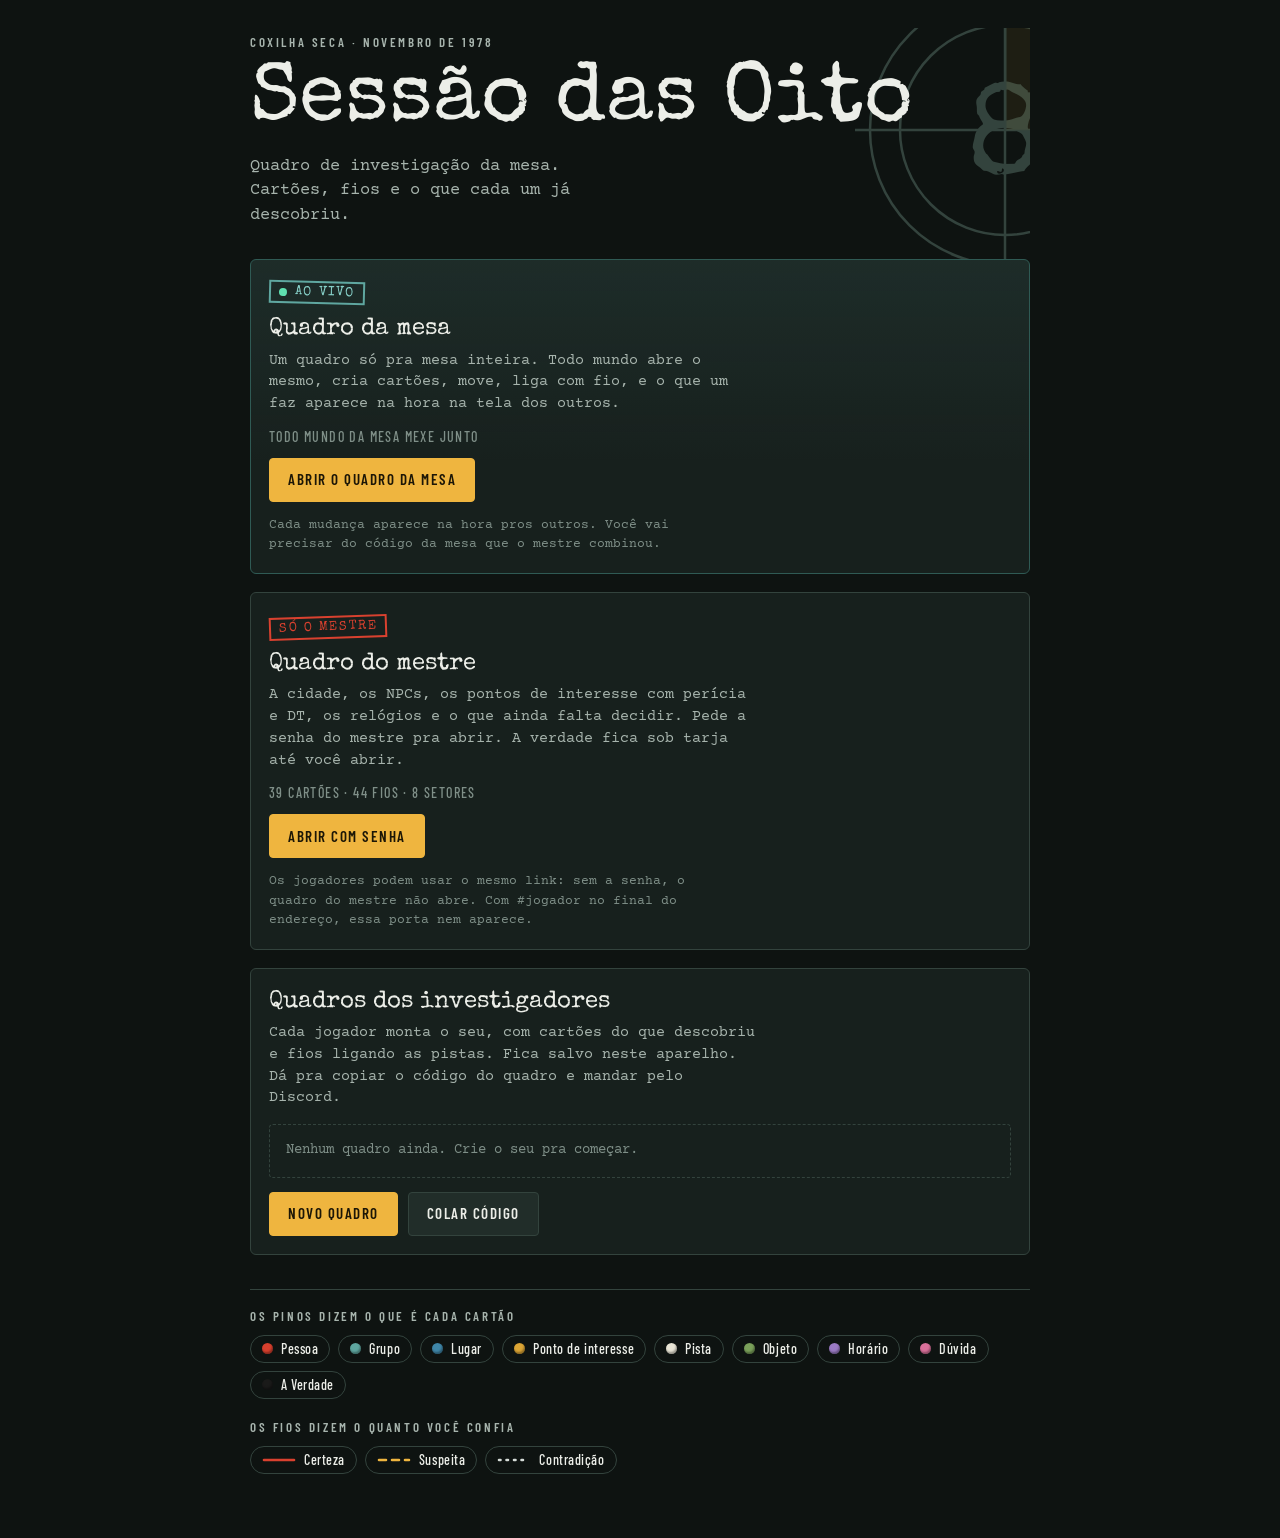
==== commit f6bb111b: "Quadro da mesa ao vivo com Supabase Co-Authored-By: Claude Sonnet 5.5 <noreply@anthropic.com> Claude" ====
--- a/index.html
+++ b/index.html
@@ -373,6 +373,8 @@
 </section>
 
 <div class="sheet-wrap" id="sw" hidden><div class="sheet" id="sheet" role="dialog" aria-modal="true" tabindex="-1"></div></div>
+<script>window.SB_CONFIG={url:"https://ywcmprththajbptzxiep.supabase.co",key:"sb_publishable_8iMZ_QBIx0RuMgyNrXFbsg_u5cX1vsb"};</script>
+<script src="supabase.js"></script>
 <script>
 (function(){
 'use strict';
@@ -1110,6 +1112,7 @@
     '<div class="mlist">'+
       '<button class="btn" type="button" data-m="fit">Enquadrar tudo</button>'+
       (master?'<button class="btn" type="button" data-m="forget">Esquecer a senha neste aparelho</button>':'<button class="btn" type="button" data-m="copy">Copiar código do quadro</button>')+
+      (mesa&&M.sbMode?'<button class="btn" type="button" data-m="starter">Adicionar os cartões iniciais</button><button class="btn" type="button" data-m="who">Mudar meu nome ou o código da mesa</button>':'')+
       (mesa?'':(master?'<button class="btn danger" type="button" data-m="reset">Restaurar quadro original</button>':'<button class="btn danger" type="button" data-m="drop">Apagar este quadro</button>'))+
     '</div>'+
     (mesa?'<p class="help">Este quadro é de todos da mesa. Cada mudança aparece na hora para os outros, e quem mexe por último vence. O código copiado é uma cópia sua: dá pra colar como quadro pessoal na tela inicial.</p>':'')+
@@ -1127,6 +1130,11 @@
       const a=m.dataset.m;
       if(a==='fit'){ closeSheet(); fitAll(true); }
       else if(a==='copy') openExport();
+      else if(a==='starter'){ closeSheet(); mesaStarter(); }
+      else if(a==='who'){
+        const u=LS.get(K_ME)||{}; u.ask=true; LS.set(K_ME,u);
+        closeSheet(); S.route=null; apply('mesa');
+      }
       else if(a==='forget'){ const u=LS.get(K_UI)||{}; delete u.mk; LS.set(K_UI,u); toast('A senha não fica mais guardada neste aparelho'); }
       else if(a==='reset'||a==='drop'){
         if(!m.dataset.armed){
@@ -1160,6 +1168,227 @@
   S.board.cards.forEach(renderCard); S.board.links.forEach(drawLink); applyState(); renderDock();
 }
 
+/* ---------- versão do GitHub: o mesmo quadro da mesa, guardado no Supabase ---------- */
+/* Faz o Supabase "falar" do jeito que o quadro da mesa já entende (banco, usuário e sala). */
+const K_ME='qso:me';
+const SB_COLORS=['#e07a5f','#5fa7a0','#9b7bc4','#e0a040','#6fa8dc','#d9719a','#8fbf6a','#c9b458'];
+function sbColor(id){ let h=0; for(let i=0;i<id.length;i++) h=(h*31+id.charCodeAt(i))|0; return SB_COLORS[Math.abs(h)%SB_COLORS.length]; }
+function sbMapErr(e){
+  const code=e&&e.code,msg=String((e&&e.message)||e||'');
+  if(code==='PGRST205'||code==='42P01'||/schema cache|does not exist/i.test(msg)) return {code:'setup',message:msg};
+  if(code==='42501'||/row-level security/i.test(msg)) return {code:'invalid_argument',message:msg};
+  if(code==='PGRST301'||code==='401'||/invalid api key|jwt/i.test(msg)) return {code:'not_granted',message:msg};
+  return {code:'unavailable',message:msg};
+}
+function makeSb(cfg,ident){
+  const sb=window.supabase.createClient(cfg.url,cfg.key,{
+    auth:{persistSession:false,autoRefreshToken:false,detectSessionInUrl:false},
+    realtime:{params:{eventsPerSecond:30}}
+  });
+  const code=ident.code,chans=[],people=new Map(),timers=[];
+  const me={id:ident.id,name:ident.name,color:sbColor(ident.id),peer:'p_'+uid()};
+  people.set(me.id,{name:me.name,color:me.color});
+
+  /* ----- banco: uma linha por cartão ou fio, no formato {room, id, data} ----- */
+  const T=n=>n.replace(/-/g,'_');
+  const mkdoc=(id,data)=>({id:id,exists:true,data:()=>data,metadata:{fromCache:false,hasPendingWrites:false}});
+  const curs={};
+  function collection(name){
+    const t=T(name),cur=curs[t]||(curs[t]=new Map());
+    const rowKey={room:code};
+    return {
+      path:name,
+      doc(id){
+        return {
+          id:id,path:name+'/'+id,
+          async get(){
+            const r=await sb.from(t).select('data').eq('room',code).eq('id',id).maybeSingle();
+            if(r.error) throw sbMapErr(r.error);
+            return r.data?mkdoc(id,r.data.data):{id:id,exists:false,data:()=>undefined,metadata:{fromCache:false,hasPendingWrites:false}};
+          },
+          async set(data){
+            const r=await sb.from(t).upsert({room:code,id:id,data:data,updated_at:new Date().toISOString()},{onConflict:'room,id'});
+            if(r.error) throw sbMapErr(r.error);
+            cur.set(id,JSON.parse(JSON.stringify(data)));
+          },
+          async update(part){
+            const old=cur.get(id);
+            if(old===undefined) throw {code:'invalid_argument',message:'documento não existe'};
+            const merged=Object.assign({},old,JSON.parse(JSON.stringify(part)));
+            const r=await sb.from(t).upsert({room:code,id:id,data:merged,updated_at:new Date().toISOString()},{onConflict:'room,id'});
+            if(r.error) throw sbMapErr(r.error);
+            cur.set(id,merged);
+          },
+          async delete(){
+            const r=await sb.from(t).delete().eq('room',code).eq('id',id);
+            if(r.error) throw sbMapErr(r.error);
+            cur.delete(id);
+          }
+        };
+      },
+      async get(){
+        const r=await sb.from(t).select('id,data').eq('room',code);
+        if(r.error) throw sbMapErr(r.error);
+        const docs=(r.data||[]).map(x=>mkdoc(x.id,x.data));
+        return {docs:docs,size:docs.length};
+      },
+      onSnapshot(next,err){
+        let alive=true,first=true,busy=false,okOnce=false;
+        cur.clear();
+        const emit=changes=>{
+          if(!alive||(!changes.length&&!first)) return;
+          const docs=Array.from(cur.entries()).map(e=>mkdoc(e[0],e[1]));
+          first=false;
+          next({docs:docs,size:docs.length,empty:!docs.length,docChanges:()=>changes,metadata:{fromCache:false,hasPendingWrites:false}});
+        };
+        async function resync(){
+          if(!alive||busy) return; busy=true;
+          try{
+            const r=await sb.from(t).select('id,data').eq('room',code);
+            if(!alive) return;
+            if(r.error){
+              const e=sbMapErr(r.error);
+              if(!okOnce&&(e.code==='setup'||e.code==='not_granted')&&err){ alive=false; err(e); }
+              return;
+            }
+            okOnce=true;
+            const seen=new Set(),changes=[];
+            (r.data||[]).forEach(row=>{
+              seen.add(row.id);
+              const old=cur.get(row.id);
+              if(old===undefined){ cur.set(row.id,row.data); changes.push({type:'added',doc:mkdoc(row.id,row.data)}); }
+              else if(canon(old)!==canon(row.data)){ cur.set(row.id,row.data); changes.push({type:'modified',doc:mkdoc(row.id,row.data)}); }
+            });
+            Array.from(cur.keys()).forEach(id=>{
+              if(!seen.has(id)){ const old=cur.get(id); cur.delete(id); changes.push({type:'removed',doc:mkdoc(id,old)}); }
+            });
+            emit(changes);
+          }catch(e){ /* sem rede agora: tenta de novo no próximo ciclo */ }
+          finally{ busy=false; }
+        }
+        const ch=sb.channel('db-'+t+'-'+code+'-'+me.peer).on('postgres_changes',{event:'*',schema:'public',table:t},p=>{
+          if(!alive) return;
+          if(p.eventType==='DELETE'){
+            const o=p.old||{};
+            if(!o.id||(o.room&&o.room!==code)||!cur.has(o.id)) return;
+            const old=cur.get(o.id); cur.delete(o.id);
+            emit([{type:'removed',doc:mkdoc(o.id,old)}]);
+          } else {
+            const n=p.new; if(!n||n.room!==code) return;
+            const had=cur.has(n.id);
+            if(had&&canon(cur.get(n.id))===canon(n.data)) return;
+            cur.set(n.id,n.data);
+            emit([{type:had?'modified':'added',doc:mkdoc(n.id,n.data)}]);
+          }
+        }).subscribe(st=>{ if(st==='SUBSCRIBED') resync(); });
+        chans.push(ch);
+        resync();
+        const tm=setInterval(resync,15000); timers.push(tm);
+        const onVis=()=>{ if(!document.hidden) resync(); };
+        document.addEventListener('visibilitychange',onVis);
+        return ()=>{ alive=false; clearInterval(tm); document.removeEventListener('visibilitychange',onVis); try{ sb.removeChannel(ch); }catch(e){} };
+      }
+    };
+  }
+  const db={collection:collection,doc:p=>{ const i=p.lastIndexOf('/'); return collection(p.slice(0,i)).doc(p.slice(i+1)); }};
+
+  /* ----- usuário: nome que a pessoa escolheu ----- */
+  const user={
+    id:async()=>me.id, can:async()=>true, isOwner:async()=>false, canEdit:async()=>false,
+    me:async()=>({id:me.id,name:me.name,color:me.color,avatarUrl:'',email:null,isOwner:false,canEdit:false}),
+    profiles:async ids=>{
+      const o={};
+      [].concat(ids).forEach(id=>{ const p=people.get(id)||{}; o[id]={id:id,name:p.name||'',color:p.color||'#a7b4ad',avatarUrl:'',email:null,isMe:id===me.id,guest:false}; });
+      return o;
+    }
+  };
+
+  /* ----- sala: quem está aqui, o que selecionou e o cartão que está arrastando ----- */
+  const rch=sb.channel('sala-'+code,{config:{presence:{key:me.peer},broadcast:{self:false}}});
+  chans.push(rch);
+  const pstate={},drags=new Map(),hs=new Set();
+  let joined=false,trackT=0,dragT=0,lastDrag=0,pendingDrag=null;
+  function build(){
+    const ps=rch.presenceState(),out=[];
+    Object.keys(ps).forEach(key=>{
+      const metas=ps[key],m=metas&&metas[metas.length-1]; if(!m) return;
+      const isMe=key===me.peer;
+      if(m.uid) people.set(m.uid,{name:String(m.name||'').slice(0,30),color:m.color});
+      const pr=Object.assign({},m.pres||{}),d=drags.get(key);
+      if(d&&!isMe&&d.drag) pr.drag=d.drag;
+      out.push({peer:key,by:m.uid||null,isMe:isMe,sameTab:isMe,kind:'viewer',guest:false,presence:pr,updatedAt:Date.now()});
+    });
+    return out;
+  }
+  const notify=()=>{ const p=build(); hs.forEach(h=>h({peers:p,joined:[],left:[],updated:[]})); };
+  rch.on('presence',{event:'sync'},notify);
+  rch.on('broadcast',{event:'drag'},m=>{
+    const pl=m&&m.payload; if(!pl||!pl.peer||pl.peer===me.peer) return;
+    drags.set(pl.peer,{drag:pl.drag||null}); notify();
+  });
+  rch.subscribe(st=>{ if(st==='SUBSCRIBED'){ joined=true; doTrack(); } });
+  function doTrack(){ if(!joined) return; try{ rch.track({uid:me.id,name:me.name,color:me.color,pres:pstate}); }catch(e){} }
+  function sendDrag(){
+    dragT=0; if(!joined||pendingDrag===undefined) return;
+    lastDrag=Date.now();
+    try{ rch.send({type:'broadcast',event:'drag',payload:{peer:me.peer,drag:pendingDrag}}); }catch(e){}
+    pendingDrag=undefined;
+  }
+  const room={
+    async presence(patch){
+      let touched=false;
+      Object.keys(patch).forEach(k=>{
+        if(k==='drag'){
+          pendingDrag=patch.drag===null?null:patch.drag;
+          const wait=Math.max(0,60-(Date.now()-lastDrag));
+          if(patch.drag===null){ clearTimeout(dragT); sendDrag(); } else if(!dragT) dragT=setTimeout(sendDrag,wait);
+          return;
+        }
+        touched=true;
+        if(patch[k]===null) delete pstate[k]; else pstate[k]=patch[k];
+      });
+      if(touched){ clearTimeout(trackT); trackT=setTimeout(doTrack,120); }
+    },
+    onPeers(h){ hs.add(h); setTimeout(()=>{ if(hs.has(h)) h({peers:build(),joined:[],left:[],updated:[]}); },0); return ()=>{ hs.delete(h); }; },
+    peers:build,emit:async()=>{},on:()=>()=>{},connected:()=>joined,onConnection:()=>()=>{}
+  };
+  function close(){
+    timers.forEach(clearInterval); clearTimeout(trackT); clearTimeout(dragT);
+    chans.forEach(c=>{ try{ sb.removeChannel(c); }catch(e){} });
+  }
+  return {db:db,user:user,room:room,close:close};
+}
+
+/* pergunta o nome e o código da mesa (uma vez por aparelho) */
+function askIdentity(){
+  return new Promise(res=>{
+    const me=LS.get(K_ME);
+    if(me&&me.name&&me.code&&me.id&&!me.ask){ res(me); return; }
+    let done=false;
+    const finish=v=>{ if(done) return; done=true; res(v); };
+    openSheet('<div class="sh-h"><h2>Entrar na mesa</h2>'+closeBtn()+'</div>'+
+      '<p class="help">O seu nome aparece pros outros quando você mexe num cartão. O código é o que o mestre combinou: só quem usa o mesmo código vê o mesmo quadro.</p>'+
+      fld('s-name','Seu nome','<input id="s-name" type="text" maxlength="30" autocomplete="off" placeholder="Ex.: Rita, ou o nome do personagem" value="'+esc((me&&me.name)||'')+'">')+
+      fld('s-code','Código da mesa','<input id="s-code" type="text" maxlength="24" autocomplete="off" autocapitalize="none" spellcheck="false" placeholder="Pergunte ao mestre" value="'+esc((me&&me.code)||'')+'"><span class="help">Só letras e números.</span>')+
+      '<span class="err" id="s-err"></span>'+
+      '<div class="sh-f"><span></span><button class="btn pri" type="button" id="s-go">Entrar</button></div>',
+    {
+      onClose:()=>finish(null),
+      key:e=>{ if(e.key==='Enter'&&e.target.tagName==='INPUT'){ e.preventDefault(); const b=$('#s-go'); if(b) b.click(); } },
+      click:e=>{
+        if(!e.target.closest('#s-go')) return;
+        const name=$('#s-name').value.trim().slice(0,30);
+        const cd=$('#s-code').value.trim().toLowerCase().replace(/[^a-z0-9]/g,'').slice(0,24);
+        if(!name){ $('#s-err').textContent='Escreva o seu nome.'; return; }
+        if(cd.length<2){ $('#s-err').textContent='O código precisa ter pelo menos 2 letras ou números.'; return; }
+        const v={id:(me&&me.id)||('u_'+uid()+uid()),name:name,code:cd};
+        LS.set(K_ME,v); finish(v); closeSheet();
+      }
+    });
+    setTimeout(()=>{ const f=$('#s-name'); if(f) f.focus(); },50);
+  });
+}
+
 /* ---------- quadro da mesa: um só quadro, ao vivo, para todos ---------- */
 const M={db:null,user:null,room:null,uid:null,booted:false,boot:null,ro:false,live:false,loaded:false,fitted:false,
   known:{c:new Map(),l:new Map()},q:new Map(),held:new Map(),inflight:null,running:false,
@@ -1212,6 +1441,8 @@
         try{ M.uid=await M.user.id(); }catch(e){}
         try{ M.ro=(await M.user.can('data.write'))===false; }catch(e){}
       }
+    } else if(window.SB_CONFIG&&window.supabase&&window.supabase.createClient){
+      M.sbMode=true;   // versão do GitHub: banco no Supabase
     }
   }catch(e){ M.db=null; }
   M.booted=true;
@@ -1220,13 +1451,16 @@
 function renderTDoor(){
   const meta=$('#tMeta'),hint=$('#tHint'),btn=$('#tOpen'); if(!meta) return;
   if(!M.booted){ meta.textContent='Conectando…'; hint.textContent=''; btn.disabled=true; return; }
-  if(!M.db){
+  if(!M.db&&!M.sbMode){
     meta.textContent='Indisponível aqui';
     hint.textContent='O quadro da mesa só funciona aberto pelo Claude, com a conta entrada. Seus quadros pessoais, abaixo, funcionam em qualquer lugar.';
     btn.disabled=true; return;
   }
   btn.disabled=false;
-  if(M.ro){
+  if(M.sbMode){
+    meta.textContent='Todo mundo da mesa mexe junto';
+    hint.textContent='Cada mudança aparece na hora pros outros. Você vai precisar do código da mesa que o mestre combinou.';
+  } else if(M.ro){
     meta.textContent='Você pode olhar, não mexer';
     hint.textContent='Pra mexer junto, quem compartilhou o link precisa te dar acesso de Colaborador (Contributor) no menu Compartilhar.';
   } else {
@@ -1239,7 +1473,14 @@
 async function openMesa(){
   if(!M.booted) await M.boot;
   if(S.route!=='mesa') return;
-  if(!M.db){ go(S.playerOnly?'jogador':''); return; }
+  if(!M.db&&!M.sbMode){ go(S.playerOnly?'jogador':''); return; }
+  if(M.sbMode){
+    const ident=await askIdentity();
+    if(S.route!=='mesa') return;
+    if(!ident){ go(S.playerOnly?'jogador':''); return; }
+    const bk=makeSb(window.SB_CONFIG,ident);
+    M.db=bk.db; M.user=bk.user; M.room=bk.room; M.sbClose=bk.close; M.uid=ident.id; M.ro=false; M.code=ident.code;
+  }
   const b={id:'mesa',name:'Quadro da mesa',mode:'mesa',cards:[],links:[],zones:[],updated:0};
   M.known={c:new Map(),l:new Map()}; M.held.clear(); M.loaded=false; M.fitted=false; M.ready={c:false,l:false};
   M.peers=[]; M.sig=''; S.ghost={};
@@ -1252,7 +1493,8 @@
   M.live=false; clearTimeout(M.timer); clearTimeout(M.dragT);
   M.unsubs.forEach(u=>{ try{ u(); }catch(e){} }); M.unsubs=[];
   if(M.unPeers){ try{ M.unPeers(); }catch(e){} M.unPeers=null; }
-  if(M.room){ try{ M.room.presence({at:null,sel:null,drag:null}).catch(()=>{}); }catch(e){} }
+  if(M.sbMode){ try{ if(M.sbClose) M.sbClose(); }catch(e){} M.sbClose=null; M.room=null; }
+  else if(M.room){ try{ M.room.presence({at:null,sel:null,drag:null}).catch(()=>{}); }catch(e){} }
   M.peers=[]; M.sig=''; S.ghost={};
   const pe=$('#bPeers'); pe.hidden=true; pe.textContent='';
   note('');
@@ -1261,7 +1503,7 @@
 function setLive(txt){ $('#bMode').textContent='Mesa · '+txt+(M.ro?' · só leitura':''); }
 function refreshNote(){
   if(!isMesa()||!M.live||!M.loaded) return;
-  note(S.board.cards.length?'':(M.ro?'O quadro ainda está vazio.':'O quadro da mesa está vazio. Toque em Novo cartão pra começar.'));
+  note(S.board.cards.length?'':(M.ro?'O quadro ainda está vazio.':(M.sbMode?'O quadro da mesa está vazio. Toque em Novo cartão, ou abra o menu e adicione os cartões iniciais.':'O quadro da mesa está vazio. Toque em Novo cartão pra começar.')));
 }
 
 function mesaConnect(){
@@ -1294,7 +1536,9 @@
 function mesaErr(e){
   M.live=false; clearTimeout(M.timer);
   const c=e&&e.code;
-  if(c==='revoked'||c==='not_granted'){ M.ro=true; setLive('sem acesso'); note('Seu acesso à mesa mudou. Volte e abra de novo.'); }
+  if(c==='setup'){ setLive('sem tabelas'); note('As tabelas do quadro ainda não existem no Supabase. Falta rodar o texto do SQL.'); }
+  else if(c==='not_granted'&&M.sbMode){ setLive('chave recusada'); note('O Supabase recusou a chave. Confira a chave pública no código do site.'); }
+  else if(c==='revoked'||c==='not_granted'){ M.ro=true; setLive('sem acesso'); note('Seu acesso à mesa mudou. Volte e abra de novo.'); }
   else { setLive('sem sinal'); note('A conexão com a mesa caiu. Volte e abra de novo.'); }
   if(isMesa()) renderDock();
 }
@@ -1454,6 +1698,30 @@
   applyState(); renderDock(); scheduleSave(true);
 }
 
+/* cartões iniciais (o que a cidade já sabe), com ids fixos para não duplicar */
+function mesaStarter(){
+  if(!isMesa()||M.ro) return;
+  const cards=[
+    ['rex','lugar','Cine Rex','Abriu faz uma semana','Quem trouxe foi uma empresa estrangeira que ninguém conhece direito.','',340,0],
+    ['emp','grupo','Empresa estrangeira','Ninguém conhece direito','Trouxe o cinema pra cidade.','',700,0],
+    ['mor','grupo','Quem foi à estreia','','Anda com o olhar parado e repete falas de filme.','Moradores',340,270],
+    ['fim','hora','Fim da tarde','Todo dia','Vizinhos saem de casa e caminham na mesma direção.','',700,300]];
+  let n=0;
+  cards.forEach(a=>{
+    if(cardById(a[0])) return;
+    const c={id:a[0],type:a[1],title:a[2],sub:a[3],body:a[4],hid:'',foot:'',tag:a[5],rows:[],x:a[6],y:a[7]};
+    S.board.cards.push(c); renderCard(c); n++;
+  });
+  [['emp','rex','trouxe'],['mor','rex','foram à estreia']].forEach(a=>{
+    const id=a[0]+'~'+a[1];
+    if(S.board.links.some(l=>l.id===id)||!cardById(a[0])||!cardById(a[1])) return;
+    const l={id:id,a:a[0],b:a[1],label:a[2],kind:'certeza'}; S.board.links.push(l); drawLink(l);
+  });
+  applyState(); scheduleSave(true); refreshNote();
+  toast(n?'Cartões iniciais adicionados':'Os cartões iniciais já estão no quadro');
+  if(n) fitAll(true);
+}
+
 /* ---------- quem está na mesa (presença) ---------- */
 async function mesaRoom(){
   try{
@@ -1807,6 +2075,6 @@
 M.boot=mesaBoot();
 apply(hashNow());
 })();
+
 </script>
-
 </html>
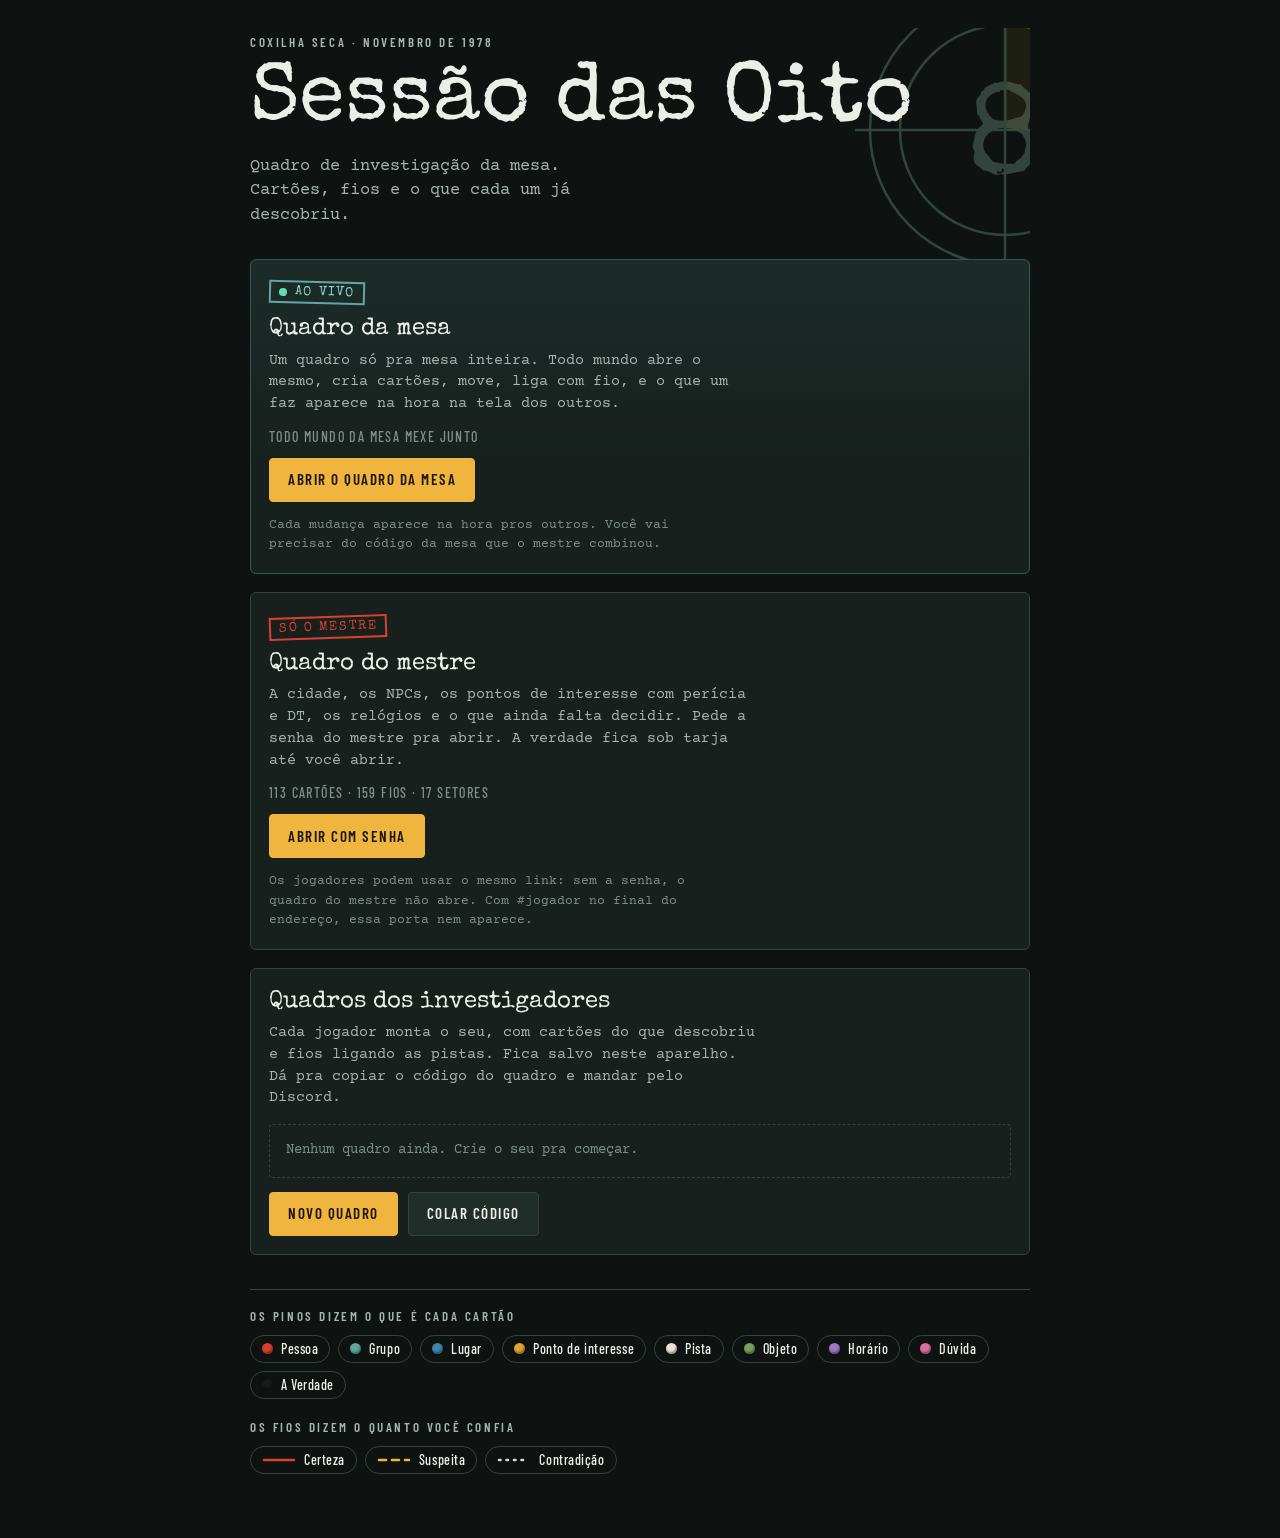
==== commit 9a0091af: "Quadro do mestre versão 2: peste falsa, rádio, famílias, enigmas, mapa e roteiro 113 cartões e 159 f" ====
--- a/index.html
+++ b/index.html
@@ -444,8 +444,8 @@
 }
 
 /* ---------- senha do mestre ---------- */
-const MASTER_ENC='tDgrtGTXbc9mrZJ1UCBDaQCT1yHV45H1PpI0fYIwFsSVAvSF3ozAlKC3TDpMEuilfzdPln5wUAH4wY45we2Nx7ZdlFk3ZzDux5PhAUfPJWk4mLXjBVNV4tcTmAZ+fzfTxQzUidwmOAk1i9iuW4hF3LoSuUSsH/K5XolgG2DnqSOUzM16Hiehc50yScsjeZcaCLy47FSu6vhsO/razORUD+gUOSdeeUl+Y7zEWeANWdGdaQ0NvIhWjrNhPTKE2KDCzCwvk7yrBTff4LX6kdLJvNwEJpAkDrUVIW7REHAbCtbt3tNjizu3dQjnp23SoJhH/waTdyhuXfiZagI4cLRwr/xKRi+/wbvZpRwiOUyhKWmz2EIUphecVYU7trnklzM9IuiChDQqOKl96gmtL4OHujzUdOk1rYqhUsYkq6KhEMMq+EJ1HY4Ltf+rfoWSq7J2/VRDJzx8/4LchzvEE1/HzVlG+udzfdMdmm9eqX0nDxzKPI2WlyRX4R0WcFQDMhfzQlaB9mBAzkQAb+k6M8SmAoZrKL9r/Du4bPhS1iDp2PVU2DoYGYnQTAZZihcsbq5qrtFWBKUgNCYqOb/m+Yv6GHMYhgS7Q6YKb+mfZOzepLZfmdLRZ2cGLRCt7PqDWekj93xeHyLXRaCVdHBoQiaef2xs1Dcn31kzUjwHDah6Ql7GKd4AvH7Em1Ga/NxwtxTHYyY0ggqVqUqBkvghlpVShWserYZay2j/mTFNFox+emxCxNGrwOMPFw2ZPrDwqtLKUhbnSGA3bdW/2zY8iXFWuVacvv9bVZK4GBmETSTxyx+Kcd4trLN20g3qIsDcqHi1EJ9M3m/GDKfk8EAKAoevdnY2MSTlA7xVk89sQZVes7PSl8aTSyqj3tCnsK5Veacuu9fIDJHtFnizkz64kmGfJnE7pvfZIvki5NvCojJIwHiFyre/EQ7AnVx3VT20hqO21psLdRTlCLuY7ig4HbUgAaorPkLY4KGq7s7z2DGtj89O9zEbFLopSDbX1qveOUDwoB3fUy3FZJSFl+urM9749u0cf7nCyDVi9RdQZHT0XIyJw/HF+FXe1Z6hPYqXKWu5LSLiUwGvGuSsT6E2nepAv4pEWY74blW3mU2WiaiBG8gIQCcn/6AKeV6U+W7Cedd4NBSg4Zh85BSPu7fNhygr1EwWdoLaLyJmYDO1hPclct8QzCe72zEIutJj1wDtp2cVnILngvxKDnk8NwLKdiMXfFOxaTZvp5yB+vDIe/EZrbrQYYfG3f/Q1nOi+eDq3aFQ48XbMuHCV3QcLjZTql2f7pVyJIvIbAMhRDnC6C7W7lK9F+St91i62TPyAOoNFpdi4wqtguLe5Fp4oAO/a9Li35UXqTv048nE5mWLk/lziv7aohZE3QE+fWevBccoyGWLalLyn0jolQ4EP4pKAfAAwDMciAWmWiqNN0LlAHMUpIljY+QHlTL+IZSkbjgwBIyOioFiky96E5gHqES0pcikKm4q246Tv7dziWF4d6PlGkmDQDmefvHmhCEP+OCZwbgSj3fGrA98w1bCsr2LCT80aNLe2t3c42VylzX0Pqah8/mQ2ARVNaQaAadRLWkSYH2ut2pJa7WhxxvzvOxQJiirzo8vmChzC3FDIHBf7hgLjEnRHHLq3r6u5rGdbp3mLGE4Ezwpei8k+QNXfOq4ZVMABifG+KF8qnJGYfbm3cc3OuOEzXBRunTab1JGO8ElK7445iyOi7KazB8lE8j8/LZaZJNA+cgQB7reOti6uWXW/hdoa5B3mFlcc++5Ea1ihT+6EP6fh4/BrDYQZR+fgeTx7fGYUHr4DXsDPVCLI9QL8wOJ0uExDcoBgh5Hze1dTIJZkAFY6PZeIyIxPiQerXV4akp/HzomBmIKLkOIuQ8DE9dFXFR5tF2LdmrimKPECZ/PX2UW5GUuzVeX+IAUfqJCrNLNUb5jrWXY4/wlRT7t6X4pTpxKGr32BlO6xLVIqn223VKCDnohYy29CHwBPPLSrbbmEUiK+RARKW7wLLd4gUZHk0SKkpL5f35RB0Vd9YMxkQ+clwSEKTdpqLEA0Q8acAqQQW2AbQ8PRQvH/oHFpDBckpaNLaf1ElQvNV4MglB6J+wj0hKWdwtbMGSrkI2s7qGmYtn/NcX2li5kbN3pkcf9LB7Mfjj8PgnNpiiYYY/30ovgSN0kWE5v9Mf0dvsozICghM3afoHdiWGgcdjLpdG8AKaRMzagIsh8FEP08ba6JNmyiFZ7Aa3zOtAKYrzrI33CgDfcVdemtVO7IEdb1PeCxBQ4suzeC5UbY9gVeZ1noYa5dGwPQC95DFAEUg70aIaVq1Qr/j+efuZqWmGe2mo2Bc0T+p7fEISlbjPR1odm6oziRamJ/2jqkab9HwO3N3Nb7YyjKhU0SNhh1b4T54wtyBVUrjKVY/hIo4bM28vJmqfvTPnSueU6a1Kc/Tgco9ET06EU40YzhdWLyeECkP+rIhn5YhQf8sup7kugVWIVhzZDg5fPUOY20dnY3IzVXT/T7ZTSbZXMAqcnZEc0M3emcqxwg2XFP+Y7tIl2x83nSPLcd9WiWeIZsZHQ2480bWehk+IpxmqfqMblin+VpOsjV15cj2WWfm5laMh7H849i1CbIOMbsQfJJAX0Dp3ZLChkznT+db5Qc+KzTKEP+D/RauAsKPQBFS7f8XG26zeojwCdjzNKFRJ4jlFGKLQV31UAHIdPdMFEGWnSsHel1jf1NFLCLC3N3UoYO/wA6frYyyjwHv4iaRaEnU38XmtxyCoENfWZUkf2Ith5IpQHJ7NwfWmHT4qVYqLgkj1pkgn1thnh2W2yat3Q6HahrInsbx5NYQd8qllUHmw39NqVZXsR8I3DI+zrzRksXY4d/PxS6FszlzNbYsZ0/Gm37TYniuU9WdjES54dbA9jxaSI/xEjOThPWU3py0/DjRMtVcRga5xAt3ZWJUXXP+dQ76e1zg7v9RyJ9YyJnNs/wQ4JtvUNhzm3ZKgwEDM5hbXvbFWZaZlPErvpm5oUXO9eNp8mQ29BJE0BCT0EZrAnm3Csnea54Vxqw2hDgpyKExdqFMywW8v9R8LQyolUDmyl/+dhryxrVnu9obd67xXR2LfbtvJS5m2OaWj+d/3H6JMerIN7uENR0nvvYQIzumSkHfGHcXSf2M5eYzw93890KuQDkcUB9ZzQhml/1eGd+yfd/zJ/vgzL3kQQiBB8GtVlJ68J5bECd3Qfe/PPe+7jBAtLaJeSk+kGeBr7GORg/Jk9FUoG45NnF17rLj6Ak6g8g4/wf2OOuIzHfeW0IuvnH6IBLjsY+35ryb2uK9P/RqhHynaFLXv662hvBTB3TEYxqfDShQz0gq/RG92jcteRTLUL1J3iamLNeZpXD4ldn1x4eSYWunvrnCb/FS+h1IbGddsLeVSmlo14oYzdGzqN5Fp/3aZ2igQ6h5u4Qpca8sSlBQ3rfhFzJ9e67aYup0LxTYs+mTg439NktJ0sU+zVT913zkL2et54hVHxNGNj36XhSYLVDWQwyLmht6T3nMKCU2HGetI1Sk/NIlNY0j/u2ENm9wf/klvg68xu0ieu3hLuzA4nl/ETjwaTCAENZe1SxTiy9dUHDHdtpIQNCWZQ1GeagwdTWDY6KmmTwqaJhaHD2pRLghSCW1YXkfG+mW0QXH/9ZS3gp0zI5jUV/dg+NjmJMZiEqhOUU5GxbWH+zwTUpMPvQDKK3Pp6ZICF9Xut/UvP21Jgo+40imfOB8edez67WciUs09fmKZhxN24bhIb2tiq1r2iFv4HRiDQyvx2wbK35xNFVTQSCOKDPROGS6L6rpjconil/8WJazyaR6j/4DmzX67xzEssOF58k24MCMU/zURkaQyt2zCf2r3bOqFFvXk/rHIzuRqA+sERi0NY8mK31FzKq2RK8TCgV8YFc5z+y1kevcnRBkjPbxl41bUNq2KrEHYt6sB+4YdtB+cTo4RZ4xx78X75yU0KTibq+iy2xdEGdGcP/1vHbCNN8Ph4m62gfDxO2w22E3Yie2f26V4hPXNwt65wmvZ4ZrlxQoK/2dXIKlUexOCC390NpR6DjTQCm8dp486p07MMoXQ90myTpYKw6oI/xYaiMXJEjpcGpGDMAb6UF32oVDRWwS/slmE0aWnkKmDxtvStbe+LxUb+DHh9qEp1gY3btzqqrDMvSU/sYBxEEAlfjSopFLYZCMLfLuO6hzzgkrKildVnT1LsM4NrL8wSlQv5aInLXG8Myv7btlnhrlEdgrP/42/uxmi4+ZyrjdmobKSwKmmksjtauZk8opLtdsL4ELJxBf7resOVhCGyH3lkjLsrw4w1kC0mOK/a95nLd/61VVgeVbMpt4TuXMnyKST8a7AQCVmX+kQzF04Q1HDA9a6F/odN7JA7A6f3W9/IPBq7AjgBLRN3p/0OnE0RZvFiKp5Q/U0EoQ5ExJN7zQQvmuncxHLJK/F8rDlz2ylMpnHQr95e6Gj3ISeHyCoEJJkOX30CIS2PTrpOvkHKzo1SUMJx7ZHJ5XNfk1wv1b/OkwOEPJKtXuRSuG71BfNmD4uRoSq36jlk7ytmvX3rXs9MBT9FAuZ7nQeTS4vAJnta8f6BdOCVd9Q0T6DRFVeGf5JjR5XMbMfMaI1USsRsl1y1T3WXZgtLZe01hRTJ1tr8QBv0+vbWBguqKR3afkF+NGgISsghAugn+atFE/QlDKsTZ6M3EPNvkNe2tfg1jdWS46hlDev5zr7FFFpNLp4PddZ+1wJvfOnb56omWvjeX/aUcDYfqXx5EQZ8p+4PzvU8ajEy73bNvupBz/QFt8rcbi42ErnO24he4Bpyn16xIe114IfQ+2rCz3tUsaBDY394Iu3n4crCVhrICUYmmvJHuABPdfiAgx9TposAKgc8WfxnJkZFUFDMGr89T6JCL2Klt5cd0m6GhTPWSNe4J6C2DJHeM9QAREBCYRXzz/PX5ESjO2BxQOZud8nNZlxaJiloTatf641zlaKFojnIT5ywtN7Wq7x9LsKEAtAe/Fh0cIbbDwpppgpR9U4p40/zM7pjRwahTWwTJeZmUEJcIEoD2bo3K7fefanAXPbOtQAvsedwGCSPbd5m5XAHXzbKjQpJJ8YsTrgBjYDYhesR8zREZVb1jdx2cTpYnj856MidDEiBHjlT7H0o+MsUNEK+XA+KGebhojTSxcOayfrxBTkG1go+L9sUTgaIVDE9kMTbw/F2SUfeQ48z2qsQov73BqsiouaKG0EJkLaDExkKzAeWY9ej3BB94LE7J8fbHzIXXLKLMQFmTRe4vpBmnAgH4+OezvdZ8Nbli3Vzi+I1w7DhTYV9SUr3Y/7G7+D09dzaEsAV7/scMeMp06Z+vAi5fS/JN1GSjQ4QVKCvaFvaSoi5wQvTK5ZtBYABRlBnZ3UeksWxPnDDaYwRyOa/deuw2asSTT1f/Zut8U+lTI4m4ciepV4UdxksrU9X0YNKYlCji4JC4iUeKPbpBL6W+ToveRsu402ZZ/QY9SBXFOLfQPg5cpNp36aMZFG6QptepS56L34Lw7aLlrZAMjZVK/[base64]/XCCF8CHAGmEiEMzMxBGhEFZxjY7pJm3plSIen5gm/lxzyFUChAhHd6Zh4RmzsfTHkpD+P02rcrez29+UtBT/WQZ+HP4ZBPAxmT4vExaYiaZ0gZ1WD60M0EnY8WEgM1JCbKZa6YPDeh3cl0g2oRFpW7SFKB8ArixMBGrufj69Eks+NazDes1VWx8bGAiec+X1bDRmbaZJO4eZDjN0dCs5qpp3rVM8B7Lr/PGOxqV3fsfY2QbB4tskI6WffG3hZlvEzdnlrwNSTzwcTu129TsteqqoLZnQDWeu8iXR+th56P8rCiR6TU3NA82W0ljuaY1FvU/CteUVl3JXQpSdonrsiKjedCe2Boz8Z0Ok64GR4ZmVJWzX/Y8zql7htZLMwPVnpE8I0WnrEIEotAO7jMgDSqAn02NZiiiFkVjBJpMN7DaIFTlVcHiZPfB8BTJExca4nuI3r0pg3lf3qIsSAZUypv6+D/rTX4cp6LNq9Cf961DVvAOxVvH34EBgx04vAPBeRsfgAle/GuQHjXk4Kj+gYfOZrRWlozB40JiHdSyt25I27gqPUieNdyOGaAfE7p089nO7vTkMnT8jfphYWC8rFMYLcaaZbB3Zcwyhs8gPUvGQ1TixmV2hp/XKLeJq6ZB/EkMenm5yfSArPIclrF9SGsSch3KC2+J4fSvUiWA++efKmY9KVND9ajfHlYTE0IwpQ8lRCoXBdtEsajfMpXlofoWaIpyn/0tt0xZXWASx+vTF2rks66kaL4HLIoPhDSKIklZT/mETpfwIkeibbueofOGGTgHSPU8TbCC6v/sEkyVYBCdB4F+6L0pXlCheiHlyqS05XbMrUmjtAvbovDePjGapjaWjPMasRAve6Q6SRgstjMOsKGJ+fPo2UAmqUtDqf7HTlCtCVN6NFQX2wzOhY9WuXwZffn4pw76Ea5qFGBQJLNwDS20FDilSlotZnYB0Jzw19O8aquIs30DeR2UVVmkGtn3Xsb5LmAYqe/D1zlPek/mCH0rL2vKrZ+BB2hbb6Y9c6R459IoHsz8xrljZXfgpXnGTqP4gBDfhmBMbwkkaUS6q/zcVsVownSiCTIqNuKkc2AjlboCDM5rNst+xhGoOOMdZkc6bbaR1el4R/9lTv/YtkG6dKio3CIXJsBxB7ss0MjnQWPWn9mgYVJQIv/N5LJxUgn94Ji+QWhXbZqOhV4S8qSxpuUWqcV4V4+6V5ZtKsd1bH41UDaFaXIcSxVK6HUZPRuUN2+BE0SaGlHp3ioezQjR9h06tvbvDUBv//WeSVVDVvVJCGJMaGuQ9KsJslfGRbP9+XhGES1tbC3VlKYRYwGcMQ1trNFaNzQBWc2G2OVBa24ASTkilh7PFVowuiwrUWp3Lwx3hHQP3fSL6AQVmL4KmYj2Q5ysG5Bu56aeaLOkqtvmmaPxjU2JpxHInlGvh72MurWK2BYsNxm0e4Mds6/cfVs5YOg/sN8hlx0wjaRIZoaJPCKyMZDxzled3Av/XToSxxHVwEdc9LS+w28IXbK0QfM4889Pt49+cF6M7CcPnQZTfCLPkNtbexbygeUW3qRtxgjbLPD6oCnIg0MawBnmLmD+k14EtigymTJxBKgxBagMOJ6xtjhc2qhatrDesccj/b5J5/Ycu7pZeLH/e6LLMb1OD9ANfKIhMa9huiU+6e0lwnI1Oxo+0hY7BCY5rJ8vwGohBYtX+YN24fJtqSZ+encyqs/z8OPgOgY7QAnDmaDc8rjgQWWGmr9CpW4sYQJnjHhMHt/OMNxKwWPhL/4AWvR5qjakjRYcMOtcZ5DvglCgdtqUKFLXTRpiYshfrB2oTdxigfSYZFtTqAHrvZCDjEQhnLkbdqQcjVNvDimnW/k1Vdhh4TCO4b0zQPYIvZdIPusLr8l7Q8HZ8uilZ1atgNb8cRcfzX3uOWDjlKC+I7mUz+z4LIiqVSZHlCn3ePKl5v5KuDuNCVG6EaIjGo7Jy+u8Dp4w8/NCJbN/3EJR/PgcmX+ZCDEIbDSh3CVXJSxh6RXreQARmB8/9FMRs4U3Yqx1XaabZtO/Sro9HGnIyxts3qiHpwQIW+h0OPhgVxwDa59xpU28ShhgPbfLKXDhCfU9w86OS07FO2t1Fo/qQnK8vBYHQCaHf5z0J2TrEhNcszT7DIpIVPtI4XsnFLV9koMmGynW7a8Jh7jA5FsSjDh+9NeyPKAOG/HIh+DCFBft6UBbbB+hV8uaASxTKugij32sWfwGDVwn+aWrS+rz+xNZNJJ89G2xx3Fx79LLB3KrZvmIT2Zt2GyswdKogjRAovj36CmwkWRFcv95QqQ8K+8iskCOR67n7TJql1rQm6kX0M4OQ5ARXVS8nzQp1CvPCoZXIsBZg9v/Jv7hkeUm4f5fsl5y6ZwpemFEKyh/VhP2Pbmp6mWyj3rUJ7lynMNnk+SxfLzGW4ijRfR2GWcBJ0Ig7RZYyxzNi8QZQfPaXh6Tl4enm3MraGZRC7uvlgcYJ/YdVr5qAZFZwGse0g57jYZ1LWJ8sHbqLP5V3MFUAwZGIku23bqdxT1+YD4lfLhXeqYgFR+pKQ9wHQU7YzfAgwbuCzYWKqx8et3hFpJBDTRjsN2Tl0a/gxC9oANL9bJlxY5jddxdXQNF5yl0Q6Tq1HBgHjryDEyU2PyRkj+MdDpR8aSVonKQsHK3gbwj5IVmRbujLerm3Lh1fmxFjupljP4oVs4yKnU2t4Qbfh9vWJCTU2UWugxQsV1fCRHnm5+EGPPx1R2PrUvye15mqUgdy3PzZj0eP6p5KkF43Z/f7Zciuai4YETIzvMdTig3TXFSIDP/7rz+sXeLPgWouV5PXKubYz7Rki2z29fCG9TfP8/l17vnDc10AVzUlL8DAdM4FoI1PNqXrg9u37+K/o0ASvNeODs8s8v3ZhvRUSnLmfh5ryGv6EdQ2u1VR661p4FKp4Fzu3iOhZj/bkhTpDlaPv/mSoGDGK8v3w7NQ8mgI2Xd8jiR3Y6OXcJ94ng0EqPOlw9tQ1ESWluizN+vfDzTUmhzuS0HBlaft6bkPt1+SJwnA7ewKjUT6t9M95FNj08YngjZDlu8M1zubEHZj3fgYY+fSBljQ4pwXzejQYJ4Bl/ObWEsTWTnxivL5+MsotSJI8lzgRS5Oa4YnMngniL4vr8l0+BiBfhyUPPdn2HNQ7y/gRy6+othG5C9T8i5OpRi5i4v0/Y27E3uEeKyVhMig8Aa/NBHVQEi3bh98B+IyIAaOZnGV2C3l6ulTo+dK8XL+ytuQ+m3ovZ0F0rirec5wej9c/mZYR5PT4iu0H07OMIhYNd8lOGqmZQylXaqYGRT846DyfnAgslHl63sXzjBrr+Xb0rPLMpBe2LZjy2uHjC4FmcGuT6mCVLYan5+DrSIPycZrHOiC4qe8D6idlAHa8ulmDpm+SxXdbE+ORNk2sXcakHE/LLNlZ1JSKXJ7LCIH4WW9JWBFyYlo+VhDC3y8ccWjyxPZdxDllnq1Aie+hjBUh7I4Bf8qo8v0+TIQrFp2WDFPX/5oxT9VTh9EqBHHcM61Ev95xdgUt+9z0100WjQYT6R3+qvcHquTmOYoOUsGGLm0y5W7eckSM53PMPCFDXaL2g3TJpRHRTr6/ewxTzkAaDBFpqUUZ7SVPYqHFreQjmEnF3zTpq1sO9WuR8VVFyu/GwoFtKTM9lRlM1y1j1c5mZEFl573SAkN6QZwJYXuf1GRguztOR0A0/XwWfxZyWJ/gFJ42i3V8VLeLLe+ZFIzSz47Xok5RjsntDW6OU1RlpRtj9SfwAy3OGE+UkX51lWtHgq6Sll2binBGvjbXfkQFP6WlT/xWZNOLFrsmEkBAWCo7mZ08bHPPpKHjVtMSiQKj/QAhI8G4dunuVlsQ0C63vQ/6lJ4IvEfoYZpbzvwoFJWDstUT2dABscprYNDN8hx7dRRkFMqn+UCGV+0jWjG/Z+By5NYJeeLT603kPfsHUymUQUm/MScTWxRPYj66z4wduUNUaQFrNigW3H3WjJhJTL9AG38oC4bbjcxKrBtSLXlg7Ni1iqe3N4oPcwIPFIUvQH7yhxsbfyU/JJh+DEO8A0ev6aI42l0MU2dn004KSgIrPR75ztEBkSpUVIBxSjFCAXRMSjx7QWUXHiqtU9UUWHe5ywGKCehfW5pY3+SOEiTmiJflObyil+3RMN+43LI0YKQrFbe4PBtxXZI/XK/4cu/BceXK/0bX9k3IjxREmzta/VntiYdTSDe6xyKl3gp+wSAjDh9y8lHHufVjvFRAV6M3TiVjcBN/[base64]/z59yppgEhoV2BoCmkLAe+s530QfGify3eZ8TN6k2offZUxkssFvC9cGc8tYHpbD2fCrf00Q0b8hsZ0HY5E1W7+59/[base64]/QbtBuUC0TWWhpfV38ufwWf3pT0u7aW3mikgwWDasDSGMrrp4uvLcUvxHz/1ORvzCgRb9mtOqoZY/0ccLMWk8V4/E/iY87Cr0w7MJx4Jho4K3MM98Hxmw1HLD5wBXMoZ9xYKjxmi9z6Kx/Iop1SOPcwzPPu08RyY88uKNFHrZVqA/4je6LPUnQ+I372MoUnRK4JQR1fWSNBHyHHXILaTPfxslQ82eNjGg2vvHg5aGGQzL1HUQ6vXm82Sh2BM7X/OVvDzXMDNvdvG/0w1db0NKlUYT6PIF/OSy2fydZZ4GaALaMWkhNZuuIEXqHt21m0WwGX4aNyjem4f1bwwuoLf54HlmdamU/q+EdTJZfece3z0URGyggQya4llcsYL3MA0q5x+FmvVLFaqe/1glHiX2aorpB+wuDGx/abUQIcmNH01fv7X8FFaTIsynSMYlvsfdgtijOnpLjLI2f+dtw5O/yV4yZcp3QkcVyqvvViJKhtlnUM+i52Cl8dIknHnZFNZ8pZWpKUJk1PIKxX2YnLBgPOZcm7X5ou2lzffGOcTGPcehzlQYVEh/ovpWxwjj2jAQwRbs2BsNRUwIo0VgO1RqkhGP05hS/[base64]/faOXFmrJuqFTQnpuhMd/xZX6JR0NUw90k37DiqI4EfnPnjShkGWTNQsm7mNci4NyDOH8r6pmwxzaTmOkdLPCh7mgXmz081fPGAMy4/kfpyg1MPKHs50vHEvnFyvg+13vMWbYKb6+02aQuMYcSn73NGHEN3j8aVRIhMQNRkcBT+IE7oIDmgn/XET+tmPj2Q/meI7XSK7z/4D72+SO+GRl/JI3Jp7qNUnj+dRA2jv0UxUn6mkCie9ZcfQyarN7oewvS9XKDLXT19Pnqn6Gc8JH3aorLzGJ8/5RZM3OADOoVRyQN/4HSzUNDLATx39NGn5S9+JphFVTaBoRZJIgrGSWxyEjtgr71UZ9QoLe4jU+JL1NslTPuC6D5IQ5yjvZWI9XpDYscPaWY6gEQZ2sVWXDcausW0bYYbr9t6ixi2ULPmY96Z+3/ZMPn53Wpxo3JKu+5cjMTiP6BLPJnkp8bQZ1zK3qossCDFmUvjrJSqnWiiLEQXOuxqJ3+mlTHHyoJ2uA+jWD7J7iHqxRpK7ec4n9OjMbIHln6/wq65mzRyv6JRI5e2T/gEIk0Vnbc1zbMtBkLijXaqfOTJ87Gvsd8TanqbemFdx9J/7SwlZHMAIM85QuFtDI2GpavXJfoECYi2juaJka8tDxS5VAJOkUCS/KnqsTPukruJjokas3F78BrfYky5jZwdgwgmzvfnmyoEutVvZRaqAtQjmBMosDhyUJ26T7nos/8aSHKakeFdqX83Ynb2jr9Ax1aAx5VXwVoPAfEE+YBY8rkG3N/7TFeZhP0oO0sHXq6e/aHI2JX6atIa3aXoMXq+09dJAcYqYRbgRuwthuhjHttnrPP7uXTqnXmpO6/mN7ClPlzbKMvs8AB4EE6ZIYYO4BFNNA2qP+BFuGRNL5dROrqJG1bhPU6/sFPE2cdP6xYAGiyXFRIeLtq/5hVme1WD426tVP/OpcJgZpNYqA+YCNorLwB56issc1T83eqWA2EgGfjDp3j034P0N6EQVvc/b25wuxfFztCK0CCRNRVcLDy/Rsg0bGIVaFKrl0+0+W5JiVPb5DDcdYC/BJtzVMRlYrN2VL/os47dBEXwhmIHuoKIf6b3oCrrcdKXHZpkQO6ZOHiFf6amnPkTtzOh1gVs9o2nIrxB+cTbClT+PWcDKyybIevcwpFIQZBJVSTlW236/wuBoPN4TgLjRd3eyqmNnkpv7g0fzX+Zy+WWdmcKY861mZhGiHa/gNJEpx0f80Ob0GXC7hgQmTBsRrjtO88keqh0S9nWNajs5xEoYz85HKf3cL/mPlntLJ8LQTfL+rGt6KCC3A0PGLsoUE+t2pvaGCN3fxw16eLCXJJh2glDT4fMCLlWRUeNyf5W7M62c91tNB/8Oo2fV4pzjH4WnPD9HI0qVwWsPQtEDbxlDRVEWZ9FZE/at9H4KNwALb43qO2Y8OTt2lG0z2gt2yuBuUL6JP6rGo4tjOHXBFx77KMwVyk/ypkeGXOMeFoqihhiaG5dT8Y0mzylNGR19jJcNK6H2qw9/f40RE3+27sUW1U9vccy6cnPJsI8mFENBP1FCMiawbZbQ5n7GzJuVtnz00li4XO/TmpIWqUEb/VRvcqu42iQYuaUPyuFp2Euj5HmThvFHK877Xz/TEjOcv4tw+KFnTSHt7Hkbns0sjCnnKleiLjldUkO3rJgbaPJxdj8pL3kByeEGYOy8Em5lCZHezw7m8we3VzcuUG14awOgYR80EzZCz/D9B4pBFYN6UJzRRHdHonKKBy+M8s4qMjqI3OZ/2Ozw9bFbexpuk2hEB5wlA/EQPHktuSmxD0Dgmd9X2ExoE2/iZ319YIKx3JD/eVWXUNj+4bx3u8EuXASmF05/t4ZieYTiNil6kegLXVV6eVOjCCYwXw/6ZrIWWvZmRR/iyOgUGANXKF5S25QFKzEyqUIle8NFSaE3le0gC2r7pR2k4crbLXrAm1g8AacQ+VvYowNJzEBED0THu7SYmj7KibDV1XU998HyWI+iB6HDmpq89LTshFEW3s/JzuIuEDI4X5ZgqYH0pSjImRW4mQ7E4m1bwMyFML5kvUaMBYGt4LXESsEYeIruxENbkboplF1h75rT8k0nOZYbWRoTibAg7gxpJnkbg9X3VQaMFCikxBtNtPbFcKYV5PZ2PKPCYVjMky2FGtF97guL4vdNeBF9HYRbVY+phmgmxcol1oRjkxCKgodq4ffL/Rf4o6utrIeYKwJKb8IsEBIGoNLfbUzik5NFpWt8lBalMPotLKDf/ODIzpmMGh89mAVhn5n0EMHlmjfacmNKjMqZD6s8rpuHqFdNArUCmjUI024SJ/a5PZXIj8weWPArtc31amPNOVXu4cujVQ76LHRAzk1KzvhWGALA14H6GQOx2Gio+fj1aeF2pHPlypWylGqw6avk/gNltgbBmGm0i85hYptWjVgwryEtys9KC4fseoCBcrS/IJLYJyb+M3YGbZWveQp231N+QLsQvxj263q27PLcClIfS1PG6t44xeIpGWacf5tB6VZHzCq8bAMVKFDaIfJZ+di2B4xQJykL3Rnu4DftxEhx2aKX+qltK4LDmqmyw9AYyObnanJlm2iPfBQkOD9SDVs+JxLUg1BT19/5zZsh004c0giuWJSqed7+4mqoV41qHIlf37466Rg+imjWsWnRIRU72BABmzp5qro/DDAl/5BjbNag/LwjnVCcWeG8sizNftMNIimvOi4dPYOTyvGWWK5encyWCfbBg0v/5erNuy4pKFdQ1b74TFDHYnJRfb8N3lvNf5c/7w+kjpj9gqsFeRFT40XW4T5B6xc56P+HMXdn4JntedQFde5loAywITEBS/BV6tUF6Sxxjx33IKBmxUEEUK54BQB0Iwou6qu2PBtXUS4q02QVOh2L0fUZnDfNcyRn7TYv6YL1eVPo3AvW/Cm/5J0arHYZ+z/ivKw9U/N9nNiWxh69O7LZgc/22T/8Qu60Ag34zlNR0rQjFOhIt8xGLVDI8GdUzm17RjVOFNq/WZfdhHa7V817gIrY4Da1a9boPIdkXWgCHLfMTwXlsMK0Tv7lOvJsmiWPi2U4XZej8UaPR4X9SAZ19ZX7w3q3up67fzPXB5BRHeh3TIHxgglHLqYUzxYSW2TpofNgbAv0bcWz6678xOrh/[base64]/4N7rs3I2fQKgB/DkOSOmgzKpARWyurwh9oAt4eBTESTO1VKl6nPFQ4kcZ24NjAKi2584D4DCJbvAYqWhi2gKs539v2TMZxMrLIMhEZsU18l9czhX38BTk/Z6qFaWqj7enCyHOcKK3H28ajS0ThxM3yFGQ6T9EU6BK45s/ATlpDdaUVuBOjAghTJBfLhs/mu+5+62HBBJv9gUujLl8HVgcx4wexU0wLJxj/oIDuv9P264JuY9VUhd6aXtqo08wgJlFlHiiBq+UGz//zrB0jun/eIGYtf37o5Fv+ygzBFyqhcnhTQiqFdIyJlU+BgEQNrzurK863cjaR5myXOeXRlCdH15IABaWeSvq2pDia/94rbb2uPTqnSGfmssRzSCW9Jaf8Swie/EVry17oiQC/BMTOWqBhW8IYs8YpBLWSOU8KFlldDxb8Uz606JeS1faNMmds1DmTW45xTSQR0OaZfM+djkQbqfZwWz4YMvitVVHBQqNDgUetZiRjJGTX0kPd1rL4+TsBSuCUVnVIuZj0Ip8vSeyS8PuNK0UTbFyq+0HbO97eaV2/7sWt302q0XZkE4TAxAgr3nDzuJL3daS4mPh772MBH26BsHaFJ6Fh9D5YQHxRnqEZZsLL0ZECx8tjh91AK+BPQk7srD+/pA/hf1SBFNQuDAJ9eQ2R47N1DXFheuTyfogkEhIZ/gBdBGb2gGDYh8dWTLmiqqks6RLsXDrgqPlJr0zm7Hdl5XyyRi6d3HXoRhuQKFYKvaNzh1UnS7gXQZC8fpMpET9kjhhEY9Sg//04nnQm+h+l5CtVpiVUCLcjVmKt4QNhvk6yKOms/s1jIJdmPlVm5w0reriQImdci+nVjyukLzZmv1Xc8iSnrqWvNiWGKmrSwIvYtX2UypVk0MMNSR9/hc3VIjljC6k56kFdrJ948QdI2SI81NJ5VSjZ+PjSGL3g8VK9OpZT2IT5DqV5FeYwNw6SdN98bhymauUqq8S/oo+BtjdMcFzu7WpanDkj6tFa7VH2eVg2XhqyE3ebWzSOuZDxN2eysuPdaJCNzjdWdcZK8JLQLuuN8SfprlJf+2Jz0HapVP5/Nrae4n/GkGuEMrK9LBCi8Yk3gc1BuYrP1tl0HGcuBkKCaWJleC4RM73gKwuVQaC3EypQu9d9DSUf1UR5pKvJidE6/pSPPBvceFDvvg6raYqyi7FSuh1EZbNHNycHqWIQULDQn7M/724wFAlJX1778vdTS1YyYHkKTL7XseswqDOl0KwOVh0nNr891HIzzOE3RPxYi1241LGfe7ZcknfmVPJGZIheaRIxtqr8k/ZVd7futOPd/yMWHJdfPiG8kkIJZbJaeUn52tRxmTXWCD6FN8wxpX2U2yAd3+GFhFziYhVkWXGvT3fVFEgb+miXRQkaZJbWQQljmIElke6vb2A3rW03AJjFK0+6WQlgX14Hs3yySL++ivoxJB/jhDhYsUAqBKxe6bIEm8FgOJMU3E56ds5gkQmWqGcAwMuyxiTYekpBXICBQSn8JL2Vb1kBR3q8+fVrjBeirxu2zniYjPxszwd8U7gTVZuh82+MV2S2+wKL0O/zP6xotdvDQmOtNMG28TaIqHLNc8swO2sezsFWFCs9DOyh8Q7L8idqWGvvS9mzRFHkYMsLso9gEoRAqiY5qu3frbzMDkSc9rKkV8ovhbUIxO56gLl0K6oiMwST8XM9eWu7dy4sJceHhEg8/DIVh0fJb4nFOkqNkZtT8Rgv7a9SYm1JdBiY3hXMqU9cW0C89MsROZYIETf30eKz2xv2raQtFuqBxduKFmJ7ISSYXrPIgSGGglNDRR8NrnNykfqfzwBldvNk6Ee92naQobjYYn7xdQyLKm1mwQDYnOuHvx7pXFwLDJwU32IRjS/jFVkwqBDPc4hBRIBCNwz0e4MaOTDXdskC6r5lX63wE6AYcuvRrg0oG7YMNpGP98Mh4YfQ7doOEB+FHsymRSMhYhAd8zAxgkey74cUczxCutidxgqD0oS7Pieyz7JJRZEfCFlVcJru4Z+LsptQYDpO7NhwVNA2lOnQkozjNCh0V15PF5hM6UY7v989kDyj6/EJw3fJm07TaFDsLqjxh6aKFnP01QgxwGofImMjcrBCP0eFNYHNeyLrGLariy7ooqOy4RCYiu2K3bGyyAU3r7Ozbo48i0Kl+MP48heQcfhq90tLQAWKFMDwmVOtdninOufuR9qcGK4Z/z7iCUudFqfKXgv4UXGTNCSwlBTzfM2/0CZ/BIy/lvzrkTCIjvoVRTqsmwr9Z31HqYEhtgTyTeY1wSY3l6/fRbCsOT/qTY7WPqNj5yWouSsY7xgwp7cu7u/mW1csnhpCM7dZgVQhcwA2f79kk7JRFisq0sobNAFTKtSw3s8Qg+98/6qt2ppCX6HZAUHNSstQW04kuwFJuP0Jt06zZk+syCo2QHH/Rlny6qMgAtuZMYiXEkRN9HGcU7282BVJx9r2mJuicboTJbzbOXeDLRRWkCQ4AxrPKYB856DjuQ6ukGl/DTIF6Fc37H/Xl1w/w81Eqma+73nzuvbJYr3VjqJO7iCYcXCn2aHJNn9CTcZU5mZ3OgLIKRRhrrAQEKLVTkfWifEC5FqnYuyIuMkjiEEVmYHcaMK8bju+iSHnYb4jZt0z2TQZ4/kuEcnJKVQwqR7E7Oxdg92LicgG0q9SLSBcGzeZtc1Db6wSOrk9n8vYtl5LFhMfho802SMP/5H3lYTXbP/CrSCn95GI5AZgm7rKrD8nruGq4YYQ+rr0QH1pYxJO5RrwS7LKJEsVL8vDKylO2DBjEebjryLiLDusF5ic8luduib2QgD2Pef/BsPsnaJVsN/MQIj1mSvejofebVn3A5LDeLM6IUK0j+zItqpU0fLGozWy72oSJ6H3QBHG9x/hoJ2X/+wgXALQiUEWy9p3EF5ijO5F7G7zjQnmrQBNE/ovYM0qNnMkg1r6Htt8sKO/8IkLGtXpQ4EF4wJk4Xm37T3iJ/Rv/zlX3rbFBLpC/lOPlG+fvNws41N82X8oaXx4Ue0wDKYaWIWxY64v4zX8iaakYHZyvSD510vu1ATCw5WfxCQDCCbuqT4fQ6/uA490bxUJ+j3PuA52enmkm17PYQePTmbMAGF0xzi9RUpQ5oQxuTLlPfqB7JysZBgTiRS34xj2RNk8IdvY+NKDvL+CtWz9LnlQzzcWJN1fXxDBuU/lX4Y+9PrgDXvVueYXiddtEt2r8p74+87zjiXOxs0Cxcx5+F55KfYyCgZX/3akJwrsSzYcaCWPO4I0y3V8XFrREq6WnpBvOK9ulTyekfZSdvZvminAYOXEEaFiYZeQy8h/1F8qQ+otJfhOqByDl/Vony/hVDYDXcxE8xROYb+xJPhDdrwaPzCpfJ6d1Hf/nf0a95AMYNJ0oOxVyUy0hfxW8x0XAkPwYZuLQ9gc9JnH2eAx4ci+8M0VGfNGJWlKt/iYVCTq+NRoBbbgqqXOT5+DfbKaKFRwU+SbIylUz65T+mLswFhgvZeA8QH9JAKvwBvIUFu5i5rBHPBNR0oI9yCYX0qxQ/G9Bo+wNn/4INdJabMF5gKITymxW8+Kqtc/wDZdaL/Dtj60/cwxY9zDAfwRNoihNBnnL3N8PsSXZ7SBsdo1NTW4mTbX/99CjOI3keiGzkD0yqFMoMZ0NeCYbuIIzKAXG+8RYWv+dQmbH3W/xnMqXwYgN0wCnv8Qz/ExBsQm1utvs5cLobbU5T7P7EEwxil7JbRH9y3/[base64]/Bx9YQoTkQpefQT2AwdwCo/mmnBOklgYJ2w6k0Adty2FulR5r9r0n0u0j2bb0tBtXxFHYlQON8y0weRdugBvy9rUrWuV+NRE8pq2yEzZgVRzQfLMfotgvvqacA9KpKh68kHo/ZgT86hd+FmHTU5XjfD3cqPRa/vZh3VMzEU87UihRnG9sB0AVow22OUywh971tOTJDhRC1UUsKnPYAKoJK1cLN3gAd4BYLN1J/Gq59SGFunt5lsL0lZR1HfNxw7I9htYQmtXtD2gRWGg3rZEyXxZZjvqK1OTYljm7zWmTKf/FT4IdbHtRqFROs2ePCozBl3a4ssaAW6Vv8ijAeJLGBq1f2WrF4uG1Uya5PuP/nMwk4ESHNEFs/1Ur6g0ARBDeuwPs0mQMFLqV68sBnc0soMXdAqAws9JpRyYwOMQJaS0tm7IYFoY9zteGAmgZDkw/czkNU3J9p7Y414rysY1AjP1IqzabWK7lL41R6ehvkPfQgNOvgcFbDF70o3bCmktbVjosTPwxkh7Kj4hUTAEC7Fsa2Yu08UdDtpEWcVrvJ239/kPH5F/owBMSXaMylxkmhtcBIZ3EGqm4Izuc0u0WKyrBVnkh3lQYG3yXsa07dBO9lMtRniHsXr104EQ6OYVf7Ov/wM9+//Fm/fVWiM/N0lAAj3u1geLgo3nRJ45OaNW4Xcvfz8x3gip3j2Yawz7BZBqvh2uBUdXJ0wOcK0kG39VIq3VNmjbYwy7KkQ3FeEySJ+niMDn6hXJdjuN12tkFqRw9haCmp+hP3DpIDwUauxt6LYmLpiiDnRycwwgX/e34c+Q6ZoOUGg5Fiv2gNTDmQFvrXcmyL0I54Ew7Dv3i+75HxhzBjTYa4zgcerV6sLbzMuz5u0XyWoxenMOWUMGKkZSRyYQMeLowHALhmZWkKUadL/lV3gdx0/[base64]/76YrxsqOeXPCAHJ7NodLnxVbtGQhELvoIHb24Rz/8xNgjx9FdLMJDOSyrHXhYcC6EkjTtZSBHvPLYJJue1ACk2Ox/ZbyUXbq6ec5z6ZNoS9FN0U+hUiuS/0L64/qdsJelizBuZo/dnynZffWNOn/fnLqdR16cVvEXD5ADErPUduII++LOTzf2bQP3ywhP8PQ4pQVBcb+TZV9r2omXIdlC13HypRb/62Ts60pvHK5apXbY2VxKl3wvU+L4XgcgobaI/61b42+MFHNEVLyTdPw7aJSKNDODlMcUq5//iRx8ZIXmVPbn8w7b5HvIFIR2zEpkSdnt4aMbOvc5ysCsWxD8IiUqp3SKZ92j5XJ7iQf4bxA2razozD3Mm0jdoyGdBS7ROLM9Li1tQ4hml7XmSvD3nO0FZtzJ+W4n91hZW0Ep/HXmRFcJssgbc5NaihBx3Y3C3wrAWZD+0heb4VpNsM/xc2W+73QcUAzF4KkIHLGNbvZQHWQ8veuXo5+3pQ+FD6E/A98Ufawghp45xGaYLBK/[base64]/ov3eJoOU4PX/i46/sK/TFMeZ61er/k67i78mVeLmu7Pfd1htb6UHnNjc72FASZZLk5035wi65lOLOcnHsqfdhaLSCQO6zbl7gfSGcMJt5T7bUEsOL5LT4a8YK6y7M6rIrjNZUhsq2+GXv3kPJX84+0b7FyGw+MihmrdoU/YWQ1pd2t3r2eYDb2Razh6DeOfTxxtZ5aJPLdemG9+I/iEIY5xG9fBR+UtYVnkmGIwrFdgqCwckPP7HjjEPZ6NxNnu2cHRubRSokXytzIR4Gb+S65s5FDeQ7RzOnF2T40n0YagklRGKKGG0auBnHdDMD/7nj7ecBNjc7dtFBpHAPb3uzVT5x+Ij4HY/LtAbXdqDpO9Wo2ygiTMu9tWoZiiaS9WxWFUIZljcRjj+DWjak/BdKJnaeHBSjnggI+HuSMhcWfvRf8JKnoCdqO0IYB1nkV6+it0HKzrFQtFv5UmdEjDosmXxeky+ULTppE15rYKsSEBUIaRlkLkivBTAUBPUwVFJDl3p+wA3tj57zbYEqVwHhD4hdn/xc4N2KpZDt7uBWETuXgiAz6hOwsz9t9u8FHno7GXd6w0w9UUYjoS7HUyTVG7m/Df1mvdz2lsxjOyz6tzLMpG2BIY2B9sqP6UGroAQABb0uRCOs+uT0ghRnOVro7AN9eyq4cpexqikFMj1+rzrCOL3BCt26zAIb5B5wDkpyYEHTd5ih0yo8s5ijUmv2PuRizBIEc7BLtteLxEYr/+2wQL0HG4ceG6pgWwsKemt7N2xgogILzoW2m674lefE/VGU2+1cEqCL/RZ2EtAz4BRzdPHMZ9nA8b0BCAcYK/pHtxjKuADnF4cfo7GJH6+MdYO7v3p52uXg/Uid2dgQY3gCfUTQDmwaTAdGaVLEVelApvXVFRZlz/FfR2XJcB3i0p0Vo8/2sPieqHyeI+Lbq4n1691HQHcJkc/APTkEpC4/pRaSBVMwJKWvADFRSy55hYj96MHsDc1gnVVwpZ8GRTpTqrUoVm3mH4T2D4GKrQ1intzL2u2Zfutb';
-const MASTER_META={"cards":39,"links":44,"zones":8};
+const MASTER_ENC='gNlPNKhaTfJw1o3EWMlmqYZYK7/PfRqBznPIPwFXLUVDPnPQj3nWIQBUK7Z21DWFueCZl0jm0pkqhORIBzAeXtRoitbmoBZecIzbWjhZCpb0IXeSGutXg7nhWrOrJZkzM/oOxVeVQ6Ayz83Nz9EcElsPQr52D093+rUfpbfwjYr4hb2WWlTjWVl6KcgEcSds3MUCDy8+yZRvo9iU0emRJoJgkmZv10zsTR3HRA33PD3H9dCNH/Nsy9kDOt4lsTisffYZrTnhoVUVo3ZJTV3HWKM8iWUn9umJ8jah8wMCjvp7DNx0rBYf0eUWJTcc4Y37jMHVJXgHgEZYrZU7ppmDoczKCV9yOocvkRzp9a1jb/q7adf7IQccSLk4hXiT7B1UuvsFpDRCXnBW+z3cNG8+7aIPk2KDdLvFYx8UQ1G2KPy8e+xqxrKZq3DbDMLMsRzoz59JcLtHbBxAmTjlbM0VN4yHtrVbWsy9gAlZzCi/kqu5loc9V2V4CCC7X2GLDadiA/7tdCtrJS13JnvE6GZBOiMxuHVeO2klE7ABu8wCQs6YRC+LeTtQuQ+4bbDsy8ZsocgZoEJaWHGLod/vdFFR1jbgI3mg1l+2rLVu9K+mL/T1DxQxiMWs8VfeJ5IN7/FJin5qpvQTnSDaSmLb2zVS7X4D29glaurAC4NnweE49HoncVaYr4fgX/ju/AdcvvqQ4HSyxMjV1wuziQjJMmgUDdHL7Zc6Ct2F9agi1GGLqF1zbzZviIZe+HZULDuNEseBk30dLmV/R9aXanhgBddBnOR71Vx5lRz+Zu7vslCru8l3vaIhRYUys5zMFa5Xpt83Lb2ni9+Crv5S8GbUmTSOyJz6COmms8lbBX29vZis/Uu+za0IdSVhTpi2f253W5CfSneO9MAPHtpxsOtq3ABelmqZavZPedwTYsgA1zYUm7Yb6itSzdmaHQ/RgkQoZoBcDOBl/pwnWfh92vkbuBlkBgrnO3OUuBhbCNKQ9GsUYArbBh7n3k3XOKTHNFNHKCTXmz6cpgnCDdNgczwMu4LROXJrPwInoGgLFUki2e6/WImJqfMo1Uiu9ri4HaUrr2UIlQUrkv7qiVWnC+QOUJz3+g9zOPlwjtAn8fE4YTWHMEFtLYkSwm+j3QWrinhbQKyjPt2K2JF86CMkY4Y48N+ctclwSbdvDExJeIi8VcWPY0ead/WwbsfsqY84Sm3CWK/SOfA/3QEBKnRBVVn71wMmnIWPJdCYjI+t9K6CtXZdv6ZgWLsWnoov6A+bZiFJAfW4xZqAiOB/7n57lew/eR2Z4kpJOxEHe73BEHv/nvhu2RgraaoenslSAqh03K0q0zYt7ld3MDZP9smeQgJ6pH7mo8M1/ENgqwd+NfUrtmaIfFD+LEf34x/kQLy2je4rJHPp+ifwXkBeEeK2tPVdUPIr5NgxXrbr/z4buOYEoS/PFs2gDC4lrWkMGHgEHRt0IrFNlxZ6b5EM+CuiS8A2sCqWUE+71noY86r7RjlHAYPmTy10RyFemb9jcBx2bBIVx1pKhN6N9tSzjVTB5ISrJaXG+XqakA0k0TPC2PHJ/m1y5blbjGKXJUjVpeK4XO2FIhZMhLdyhLeKrgDSzCQZddUz1FdgQWnbSc9eXpPKslPqJKguubeMpOyYod+aS2hidq6ruPMn0P5dw6/0qLIHpvPom5X0zURsEae/k0y9KpuFXqlBIppmrVHPYtFpAatefW0dJGBKtZZRQKsM6L8yBn3Cng9ZZArAa4y1YznJ93DqA4Qir+h07A6qcKerBOKkm11A60/yzJMNDUNyeavf+DF1wiptAyvtfx+vQpi0aM3FYWLllO/xKEJ8CqgFB8tWS3mJsHA5MyYKDgdbajZrfomjj+D2o+n32WUNbK3HzUMb43N6tMhdCN7fkO6aqUERPUYD28jiP0dzm2V8DmQswSwM2Xsr9xDkViCrW6Ex9Tv5O7yWmkpnQko7xiWKl5Jvs621zu2dlV9gIYfrvMUxI005MdyTgABaPRMg/YcK0D6snADWcgHvAEDSjH6lipXZNWxRsPsqhrt03JXF8DQfk0FG+dtYZZ6lW5bfRzT6W77CFR00N6ee8plb9M4z5zzG/Pr5VuiuthMGFW774SJ49/ueVXfODL23OwDL9Qz9zIR5MwvrJS7oRiIxqJS78teBdeJDgomFasaFUjE7/[base64]/iBqSbMZW5WBOfC/[base64]/0vjW0uSRdKKMxKRIcaON7x48KAXL2J2A8fKmWGE+fz2GJzU/6KJiX6X5MAZhxVLfSLrKZZFlTcCYD/NFMCM2UxH8T02iqLngLIAf0CiEnqFsyNGbUAe7eAWvvHhxfSjEgvdqN1oCgpb6CrYaB/l9cJHJ4yib6PEBlplAu3AO3/aGC/cPimHAUUGTnmp2JYPQ6A7ytqFQPq9ninYVeI18I7nXr+Ad7OP5yRBL2t8TtlDq4hjj105SHLyFiqsot9sg1lje4RbMmR/mMLrt8zX3exUIiK2bk0gv/k/DS0pnzjTuX53TNGIjwZ9DE1682HenN0H1w1eR7E5bSNu6tk2CQjbFZI5l2vgye2DP3Qzp3psuxlfcUgh5VQr7lhXNWZkZOKi9JXqzXDTF0I2vpdkLhi/U6S9h2fPmNa8yWZl/M6BCC3jCfsimCAuJYJoKxJX/n7uPoI5V9iARDZtN+o4DwFVIlBf3fFNq3rdxQtCO6xgU0Z9c8TRbI0nuUnyw2c0Acd13DM24CYVqe0FoqDzRC0vRtimueO83BEfDD0I/jJA//ynpw/BFX4zZFFIfpF8xo6hhqTNYtRofqBOI+fdbbyWxWYCRn5RapJqhBvB3BM5lUYITvUnxesztpmuHgZrSVAKtbvpJoeGQdvWFDueA9itNOmQuxbF/[base64]/[base64]//6ktwfekRnIafiCzmmj5Rq5cNMXrv5UfuvRZqthxJzNDrFlqad/wRZ/uT39SPyni7L7qkJqnlKqFiQZgyCTPrS6uJuL/DBujOEa6YRS4X8LbLausGrPJphPL0Pi4/TzQYT/E8yy54VvAEmbSFtcS0hKPp3IJ8IfjODv7w6V9S18ApfKC4O02N7IbZHXWNpnsyz8V6/[base64]/XGHCLxnhU3EvvTkmmJ8E9huPZrCj9hCH/3RoDMobcWZbyez1INQa3fOzu3yVJbKe15RoQaIYT2dIRrYGJ7ei52zcAcFBJzmZHdvzA8+iW7GCsuePq2TG7KySfCmh2le8tQa8F77Q6BT3+QXAo2p+T8W++vzkE7sHJeoDqnVKYudotiM6blzQFffrjxKABMBXf7OMvFhfzn2miPf0l2g6+We19lN6Q/9S9vOZXQfB9/RPhJY9dCrNRB84qAPezm+K2kfqEa0HhbLcp/CEw4n23yk0OebWj9397XMYH1CiQ3P8VmiQT48xHesbXNlJ3SCwbiDUPi7tlSLM1XLc3ojDioQgYhgxrnDgscXMmgm9/58nMhHfFH5pCu9miXlMuj/Ubv9KElv7/ZyBnXAf+izVV/[base64]/kgnCFbnlPrATuf6YA2urUVDleuRSYb0NvlyW5+03mP6G6DcxboyjZyUMkwn1MFQP4cdWzXnrzMnmNbkKsgm88RWmVfpj98DUIYWM3Iztrzbpbk/7DbirBzua+FMpLFDaijSKBljAXNi+2i++2aZQUBDO7CIYnSpJZfkrTJXm8r3bB4PvaZa6IN6/2G5mg/G1Nyoz/wwrRcIw67KA14eoIKJg3VkHoieHVmhzSLBf/XMKVz6sqOSErq73rjnduMmzhPCmojtqd7ITlAuiYkl0TiLg3/hfTd3VenQxz6G5WJ+VLQBb1pVOFY/Lqa4I+68OWxiLuvlU9j4roYZV79ki+iT4vVa91fozDxUFgeKEoMDertFAiIkcKWXOhxI5KepZWgvPCTt7OaCvs0eDmZloBDyyoI8XiHKsCHx5Z+fn1i3Tnstw2Z0m6W0b0nRB3vaX5MD24jLQwIMF9M5/[base64]/3C401LW9HbJFWpGG2MXosVQ9wFYnEVTSO4T4Bj5EvqUCqnjfwuWM+afMhmaLgVsTFh0ki+8AtAthzrF3Ps93qVxneE80MgCuzF3jwprd2Hfk0lXNWAuWnG3enoZ7o5xayQX1FMUJ5wTtgF3SwJbCC/ox5rZhinr7r5EgIs1TQQy81u6LtF64XhGxO8rJqJxCsxi6qAbNzD0jdunXoWdjH0bDbEKoC976h0TdaQ+BvOov/[base64]/O0QAQAgb91fQqJS29XKkJQjib62EHEtrpDNPoEssLW/xY+dpwfSyS6ka3+nR77JrVxrVq5nv2pHVsoI8jtMeNRu19/hKk9M++WmDSRhCtBoIyL1YZrb4bdR/9CAfKszkHeZXCmI7POzzuJU8DkEiYhUlkh5qPyVvlH5GQuwJZ21c3JLUCHXgMChL85y9gdZgCEJKECilI4YkUfzHIvXBaYy/0HX85zGWbvOHXr10hZcIuxqIZM3IvcOjRfbwQh4Ql/Ogj6TpB9ggsAG2OzqRwNytTDhLSMWpvxJ518evEHUATvdROmVRUb0AyOOzgNuoBl9Fobw2frf1kXQBWjZrMuNo1nbCyUEobXVLFWrCVB4pTLln0aycpWob7q91gUdO8jlcPqRZ5A3aw54vquHlih4iOe/BndNsCTRgcMko/zIKiLG8MYjZ3a2g2fvyHYRW+DctG8+vaH9NaQAqPe1gxgEnI9TuVFo2qa1peZhkFoqTP8i001zEJ82m1V8NmIAM6zHNCm7FuQoM8UCZukuykFrQ6yTGuOVjrZeZzZ3S2kPAQOKVlqnfhvYeCTb8F0oHqvX87u5qXhCrobUqzh70RrrAAjVGT2OB0bhlP/cu2cDI2NHnkIuphx5Dnqpswum/7uglXqPzkq0ztgRc3NvwTFAvEXw8S3w+l5BLhpu0UAEm5YzxBraeonAisdI3bH5DWX8Hffo+bL9bQJZTGSst/c42bTe3NQF60rRTjcN83/wOAn2Ep5oD+rgZn9DBIYnWFEzhEePkAg26eocWbAXhDk56eGra2z+KgotxO7tmezoLVisHC26w0SN5O8ral2+A55ghADKag09QO3DLcYR4dZesDc5zOw3FN8DuTY+pO69IY0XHIFu7bwJuowt/nUFhbpjbNJYxKfxEgU1VFW4TEzqUtLMQekzqrYMbKfEsPEbJsR3r/EZL0KoVkZv9DMghhblZTAMept3fOnZscXRLY+5pcKhsaDKf5lu5S7695osnZMv66AHtIppC35PEtaYYJNaEblkgCkuvWSarAQziyooDg9F4+2vxMhJvcm5En+TGSQbfcu/ABgZROQkD/Tm6vyenTc/x6FETTdgQqyZXRthBBwbjnZNLcN4/r44srmZbZs5zt/wWYZgB0AfVUPCAXuS8Pd+qtFCER31JiUZw8U5ulO8H2ALliXRSYFgEEBdfMDDT9322jEvwtZxZIWgd6UQziDVwdR39s4AylutbqbpI3/0AeRbqqZE78MY6w6o+7N+hX5AP7r6CME+Fi3SJLJwh9RujAo9SQZ4MI6p4nPQK7eRN7pZLnRJg/VJka0ffGkEbDyo2BGXQKIYPwEJXbus0Y/FB6bF7Lax6N7i1eiowJbkMDBRQyphVOa1eS3R6asFmeas70cIchmn21JpNq0//f8QF70JII0KSEejlwyLUtXAVCGvzg/8oI22vZt2BRk/7ZAM8VpEqJJwh5C+4ZZblc2qIWvuvYjfe5Pz3VkUOwRkEdwtgjmS7ci1g1ldg0hMYgtQmpMB+BXM4wqoC/[base64]/dP7oYfLN1Fwn27yUGM3rGopQUO4BYTcljOnYZG9khl+9FR9qUzBRPDietuNL+CTeCVGtCUcDC95eig3G2OFNR0bUorfHbJfhSckDAP4tush2GlS+znEROCRZ4e1Ibe4jG0yukRzh2T3yPfytCQpy6QdghTOetLqW5kXXJPxvKJPcZq0GnbK/LWizT7wkDi7yIOgQOY2+8Yt3u0ar9I0umcMEXyWOtaN05dNrpAlAkcLt1mL4bUiPb59xL+zOwTiRN6GiYMx0WJxXqD90l4tYMnzQ6piNvW9nc7Qd1C8PxmXjz9F1cCeKb/SqtIyF86bT7CyCQEMsyFJDt8uMtafeHH+tJHbtmoYbgiB77L+1/EVOGmToWBfxKQC5TwVw4wOE7V7Zxjao530VLR66DOUk0/5K1G0UilSOz0u/1SBs9gQqkGiL62SCeWJFg+W/[base64]/o6u1B4N3a6egEaMwMT2OMF0zX1x1h9A1rikMYGD5G7bRNtYL8TSu3QoyJLZz70DdfKOyJgiKBeAf2q6dZs2mHjvnZRCUXroKyVIWyZ+QAKgXLRzdX4rbf81nVZ3BapPIoFum2U1TYrhhEGRg2t3kZei7Dls2w3pnELHQjwgF8AUwVUV3eLStvMTWW5/A6O5/[base64]/dAL5ustl9lY14Y9ymWT9EuSsDIsPSzm76z3sCUPCLux8+80O+rs3gfWjeN1ljfsbnNYIWBPvmi/H9SV52tfJIReuUxwUniakfB7mNmOPm8mBR1tl71YIDxtYXM36TceJugBG8s1TY9LrgR4nD2+EHlea2DyVyg6z7KNOGS+v6+iSgvn4i1RCbh7VNFJpYwk1xbcinXH8+eHKg4MMj1fWEqEatzhgL3/gSQULGa3s175/jeSIH0JcUOC++R0l9Kt60Amr08Yue8fwnAj/IkrcZ9EsXEjQFh12tYf0SxkQtKlcp7ir3L8dHjW0CVGh/IPd1xxOogEJlT9bBpsu9vzeaJ2j+Z1sPMtn+jVxXR1NM+IX85IMugAhAWkuB2+3mlJb4pqwd+cjr4mYliZX7hgI3xtxV694tBeFiKZEQ8ivuL595U8tgwgHZWRFzpYBD4jeonIYuJSoLfZ/5tdC021qjWUh5K2ywUEIdXwRe+oKbRYQubGe1/WkO9OzsCOQIJl9S1H9/bOhacwwZsWo5UZwBSEqQLj+z+19HVqguhUv79z2hbz/WvJJVVm2vbyHGJrcdDM57Qiojj0804SiXrF9zlN+qw1NkcscBhF1mL4IXOi8ss9pfKJl+iUDfT0u7qzug/00npzYdQA7i3iRUl/PX5vdepkJsDogfu1bGfQsFyzGKCfjzGK5TJO2CHJ/8DY6C6IfLPjNkwC9zUZ6hY/[base64]/NGaLCAZ+EuiW34t/z6F/WTYSe5Wz0FE9ZbMLChIhIVB4uiXZdZwMjwbG3evcQ+ZgIA9pBuaMYQWKFYd+vwR1QvbF8cn0NGEon7NbYl6te3/sZEmPmaLFbNd/DGlwMrzYNDfSwkre0IvvxIA4839l2e7UfgQibJpjZnNyOsqUumvtWF3A/mkveX3K1JbKeclei59ruZZLsjjlrPBYq37mWypV3FzWB+Hy3kjlNj+bby8jfM+EvBIeua3qmNQ5RA/[base64]/YgjrPVGM9d0YtKejAhPRc09lcR4/VMP8r4S2e3diZPNoIuhqzQFvgjkpRrPRO0dm4umTuMPelmIKk4ffcg4lzfiNMSHSC0rSBBmS7cDn/4thUx35M0DOzWkV00rPUsuHeOOrewcipLQqKDfOBufOz91/12dt5iRrucclfSIiRuf/ud70/priarcAuPrFlTdBp9cRugbF0jFwcZdz7t8taiHAbSqQWu+r5CwgsmpauZt9qFkipefv91li7n9AvBlSWmUkN4EYO+KHK04+f2PBXBekC7PA/0OfnoEFTjwigIpQJyLL8EO/yn0JmkDhjc4LhE/eanc1txceOwT8+tET4mcg4zTeWIdBNnZ05rQ82bwI+CnOdvytlON5EiWFhacdUDKYxw0IyiXtZNIzkTDSh/8iDlr+Q2hWQAZ3d+kFuWK5SPt2hrly7wip5KYTVWIv3uvPN6UmPZStF8PEvx1rvroTV9WSxfnCLUdh9Q8gVFhzjzq+Jh8HjEHx+VH8tVK9b0MQuXtOIwq6I5xRsZrvYe4xBok8olMjfWGX/Wrej5fHn2ElgESwA2LAKHWi/N9zsY2+SXWmH3vNJ/BJF6/[base64]/dlDPuujiOT97BKjdWRBzErYvJPYNuSy5q5OCt/b/r0tNzrfo/nfTVQmv49yUGfXWVDXYZQHjrnkltJ/ZtpPMWKIKhkD20yX8Cue2qD7L+cTD+iW8IJrOy0MLat7KvsXR3RGQj8d1HMlr+T8W0bN6wlsa28C6y19TiGA+paLD/93un+YrkrywGBqVwWbGGpt5g8pFMdU9BNA0S2/xSR2P7KsY/2Dznu5nWDOGF8dusreAscrLrwTrbic1FfZJxVG+0duvHJrYkvGsxirFJ6pBqY+cJBJE58JP0fb8Q09giB5lxfUe8ck/jwFT0uBASnmZ5H/frd/LFcbg5HqEY0tf5cxVHhylLRXd8jX45lcFEcibh0sGp4SYv5A4iwIjrcT0JdcAqPIQ52M01dbgRGDtxGIo8wt+Ypc+pmTlwkrIGwOOVwEUIGf5wPmWnd5vU3BHrq1BG7JsdSwRvHwI3ILF4mfhLcA5/1P/meoLW8cCSz9qPQuTwfMyQSNXcrPa38+yQCHnvwdg2YJEOZQ7V3NqF4vYgc3siEcSgravg99L7Blv4HD22g1BnKxjCyQ7wWQPn3ZW8AH4fq2d+k/uVu3e1GlOc/Ilnn3EW7j2J2mCKtFttNQ1P04YyLGy73Pq7fh/f9tQJWJi9SIbm4N9CI0N+x4RIk7/iqTn6lU6mlGgAVeUAhCvXo3vvNgUePSQ5B+WiGUIPVSUetmy6TPfJaEGIMxl/VOh/9zAReN2ygj9eQMqBHOV2I3K5HbQURaOTXibrZVOhfQPzw3YNOs8SpZ+KXlAm28IZA7hHuPOfIe4QUvmsKOV/T7EydiKDoYBCoZOyIYU29tot6nEvi+5aVgyka5LYMcpi3E0Igpfkk4yeapSfYeB2yyI26jX+9tZWOF3VVTAbmwjp+Yz2LTmDpkGzdtPx9/7eMTkPl6Ddk7UbGMZucYwqU81qzC1Wqofpf0OJAyckz33HobFTgNgwVQkoNSv72bQNGwfe/N79avEk0rFYJpjj76Cl0FbeiTP+n9OOk8IpHJpBDik5ZKoxRUnsJv2FZCyxLSCVe9zpR8I8B8Py6N3XlCLB92e0pwCv6NVNSbbILKYpjYVoF6PX98JZW2JS+BobafdA+WUntsZWMmwV5H5mfKdrflZI6v5laeOjPNbJKFo3Ho5KpKqq/O/9VeBeQ0VKy2BkeYJiNLOJnmKyAQX6u7PkvqKCM/rUndRumFpl4xHZr5Pz5Kc+4S33W2uE8o54rDOsDFCvzki9PEt24tSkXzX78a7tgY28gDaOVh1bysb3OlK9eeZT1WWrfXyuzenln61cMXvwy6YtXIVbUNT/4Q9NdQbjdegyZqIAM7rDlZJt8vddrnnfoAD2rZrtK83Rh8e8hfcp820lp1L601+/KBpXRHYH/ciwFoZpxeSl+J8h38DkwD+U3zLz/4WoIyi+8pjzPCSplGFBimFvg9EjcSlyL6vlP1FUqU+7sXoXsEuFaBrqR6wjsaZCteuHMlwq3aeWfds+obpxN8AEVYee6pZ896nkXTXWOeh/rp9CmzOw3rxDGIbaLVTLOTMLTeLGWiOmHa22aIj5IQ0TLV7cFVkdWpgXF22MuH/iFQK/+I6huh5mO3SqptfG+LWsVplgdQjv8hbfwOoPAv7qOVfJFHmQxQYVFhoXPqUOwIXsJ9mUV1P8CTLJg7KfHO3HHIzi3NrCMvqHhNLuyLHtRl3f0ZlwK33cvoqCEOZepl72ntSIQ/psupjmgjhI2ZazvSAs5OUM68Uj3TtYerN+Zx74PNKCgiJtLPVLVPcKL90ezgqzCylRJ5WJihrkbKSAfrhfR56SCXM8mSDT5C0qd6FrD2CI3DWDkiSx+NQ6cmY8DA2sKQA2UMjmCAgnvyRbN47uRmuB2W0TSJdzXbYJkyCbFxedl7poySpxYiAeP0NA8Vc/W+coAUcvp9XT82JOJyHLDJ3S+ct8wNuiYVBwDOWFqSkU4ctjWYhkgfCe73UM9cMjJ2IZlad7vxElhWIrEWeqE8bFjxTpLb+B5GpRKey80vk6Mj0Ky1F5e5RtLxNcs3xE8oKLvX8ikq98HG6FMMhsQLqZ52J7PDj+mUYtKuF4P93kHEUWmUaQ4CEtM/tgFPXbLC/7xq+HIqmY/gjFAz7mWPw6fPEcQIU/m8ZTjYDo9mC014/2RJLXF1ZpAq3Xta7Dl5LoAsf/s5i/5yDA4lmrXTQDTSYfKDkZFFLqo/1wfFH5C55sg0MVPy8XpPZCRRYrU9ibVFY13ERg07K416csLQFdoUmTUsVv6Gv44doGzZ2ZE/Pskg8DtK+FxoPz4LM5FUpLtv5t+uYO62vGxUIpu63WjmTxLQmgFeGg+Lrdw3Z8GrprThA0F5cH5ygVjmvkHNUtpIJ/QMeyK2Ru1usxX+DDlAsb5x0LLUSFqBtIyrf1SjiqJ7vEF95av7aE6e8vNrf4+EIVYQPJIAPp7+khngtE8LPrf/rQxQJMuenvRfza4eX6Qc2eJyQNjnkeodLGaXO0NzN6J44kZUjGz123h4YLtNuzuoduyIIyESJoewk5T28lJGsrLlVg1NadlaikaJ/hv1zlPdYEIW9LU8wTXjw+nuPQyabKq9+rCmEdJkHuU24J4HbHtTAEfyS3UEiUDNeMKYBIvl1QSpbQtBZ7x8kDAb+9QOITwQafXqM+iis+eqfmylIEq1Ar4bownlFV2l44k+SJL5BcJsDJtX3PITsE13AIRZOK3SXLK5jN1CxNkpe5wKKJgWFH4hP/2k/RO84XyPJ5y4Kch9lTLReCFTI8Iyv9GW7sUah+Jwmx4Wm7cqRcjRnapfS8/RxsOOTayOZvlcFmHNb9kHSs9zTA85nzfmbirFo4G0Kepc26/kDbhnNUljdacVLd0hYQ7UxsSG8iDkQJJJcFgbJcs17Mv7HtZS6tqLaCcHpSg+o1xwisL7PszlLo9hgfp5V+Mn7Fl5z9ai+D4iOHIhWr3UTmpHEgHamMkvS6Oumw/vpPS6Co4huEUjN4pj3rJTTCp6ALS0nwev6NTMPOAXvMELn066sLK1tnM4f+B/0z4KAFtWuQmWEiHr9KpA9b9oRY48OupCuAT4PU21SXE8ofCDnUnmHyNIl8P/IdDz/LBS375DhAkpjtfYlolIyf4YXARleF2qUp9xS3wcohdoWX2X0Z4JelRcMbYggEYlMzBe+v4ZLRKqFDKdIer+J4RP7TwLnQbFbAGTsXrq4VyfsEZE+IyEzb02od/O0ro06QGg18D+1yl/kHa9auk25RWgcFNNjezo2EaEFA8qqqj3DuDMKiQmR49t7azVW1DnJKhMRpXP4cK6c39GKZIATvxGbyX5iPhX70DwGUKRfEZN9vqgB8yO0VNgZWyZoDbQ2JNzRfmLzIFmJRjbLxED+4Upygn/GXC9nayhs9AzdSlfg5W6M/iCSr4vS9GFUur33vXcxiYzmF59XKxkMgqPACeW5Oxm7QGg9xRkA4XJ9U/nQVIG4q2aON5hRLguhYq5tiOOnLaM05tNfwgGwvqoXH/H17Df+VF9h0Yz0c1Se8yQyIa2owTRJY7FKK1NS3axhJzHJUtf0stLguqaEAU84FUCLfadwwKSe5iSpjcyaTiILlv/PuFJzVBg+tv6ZWTN9UTu7P0oGt6vzu/fDhc+KShCdRV2mEKiYxNQT27u2MdUThQK68P+awfNLPGJ16QKC3jh00qb3m4+ZcPbZPKcjfcQYx7I2izqqhF6vBffcgYqXtfeMNu4G2kBu4eQoy6dvQf0VO7tF5+HsLUL1pqDHTn/8uMFUCnedLVKhc11opCOvIhnyxh0FovoUDHu+/NuYCEx1WOAyOBF5kSoWjsJEpaRUqHH+zfJmsWjoJsBEow0Fa2wSQl+FSuLWkGFzp/LUc35YrnKFkD2OVD4YgQBEIZM37+3duXcLIG0c3R3icKi3jZAp2MY1/C/sWf9EtFiwAsPB3Z3ewytM2Qkgu4Ni8q5SLCcs7oyaH+rVghMnZ5xf+IJ0BPwLZiOtsiLvRZdYfGVmTILNVuzqJkT46tjklwGSatCL/uJj2KhT7W6QxQgrj3IJu+qOaXJTcL7dPsC6fDQiimVMu5rTz+o9T3nhPICrzYGSROn2BdXbvBqqr48bv6BhlRQX1Nu/TQ3rXyOhES4qhRcA4CgVXBAoCsbBIxuC/sJPRCl1HDblI0wSqzUkmmNaBkj0p+7sNP+Hw05dK2XVfICM7nPvuX3Ta2eU78JrKaFrD5a9fqB8bkyq3EUGGqJZuf+81BnlZ8XCG/vV8J4IL/VJnEhhRiJGeZSBr2enfzr/EzfN4hEnneuPGTqb+Di1NqSnG8rFE4TCM1iic1e6RD6RxC0P61Y5dPnripSucLsB7LwBa4Jut08ac5HoJhnR6MpwyiBpsQ3RR60N4fd28wwDKq6HdnizXfOefXLKTxuzaHvjW0yNBGwO6M6XYymIHbfG9G5J1HOu64bJuRyzgPI82I30D5jUbr/97DPROYZbOvw6WFRkFkbGVrZoY4X9Ce5m875cNLxs4Izz1zxrS4tbrcxVv4y8Cb90qUfL2KFPiF2gVS6E97bdlQbYhrMnQ+n7knmN17RV1rgsbpI9CV3L2VmmbpP8hPVjr01zuf6UNIoSaAL5GclqfMaow4zYgEG04YErzMnrBcVnaPrHvngatXrLyPHcpc4FRzK/QJFG0/AzxuYfba3vfVOfen3xWeQqLW38zbJWiIrKS2LhXPsy+pJyb98VjYk9WPBqQEwOA3iJW3NKiFo+89MJwABOouctWs+NacDJJug/pVtoxNcl73nig9h5a+eNW2GY/rRE0hZDAU9+BpBbdM8GtcSAQ6mGxpAnUzIZ0Ia74RISutGnvXRGqHZFHOErdtqjlH5+zulfWawRfcYvJGYmyaeGcN9tHTGbTcpsU76DzMgFVCbLiBA3v0fDn/7EMTZUgfPjYnf18+NpyWNFycLwYKgupwHsIfU9W0vb9GN621EB3JBk0w95vQWX8VE7MTzk5B0Ay/jEPs0BFVs36fztm5N25huFNvRTQaRj4HeDc7vVURnEtBQAXhXJjL/kzgnKb5MU1BFTl2az2h9ktcT7e2PaRB/AW/JbKkahyDjphhh9fuLavac27PUsD+O6LGV5TOAMx9oY84hw5uEi73V2dXabI1omHB51VHCqF0HOCi0otB1Kos/8Exh9EjcjLbDrMHmKmZPZAZiObANWma1UfoikZxbzRlIJVYrhDV64Yo7uDDifs//zxlCZJdW9CZXhTpyv99tcgTow4NSgkyXV+kVRbNJRd6WGXsHqPoLBLK1TC1T1CiwcKsvHDBmoZsbDu4f1kMLtOo17+ymrfxj375SmPRK/JT/Wsi3KP0uMB5tVniFyzS/soidXLQnccyMF3Z9lmNVeJUhQO2O7NJqFbeN+ur0OyUoO7nZGDZ+ntPnKebAbZnJyzh38j/[base64]/rRX32yqUi/2cWYZLcEkf6J8Y7uNzYZ+LmDqkVNCm5GqFkQ8LbYW/k83Jl+9eofeu2kJsa58zLC5RnSYZOSXKhY5FoBycLbpAD4YDK5OjJFAHhdiL0dSQwP+rNeqsLrXzX/IjyprZBtbN6T7IHf/OkaZhjFvmWIE+ml/1pgzX8w9tE/wCv+tLjNbZ0BDsVdWQbDpZ37wIRIQ4Jz1glU/FOEQFeaUfDsNIlMPy5oQYe2z8eFvCW+HwsRCWTvKcgu0H7yOb8K9tVFkQuQnXfmg4vh6NoHKvu0BSe86xgJgxIQ1rAK2Sq6e+pZmZrlEodzwsCXVvjI5aBd4CcmdpGCCRt823/MKjZZOh6zlXgLJN+JOEjjabsV+6olVDJ9oIOQ6FkmmcN6A3VfNMAWrMWD//2/+vvLCF2s/[base64]/Ud03/gOVTAyx2z8imklAzHpZxDguskl0DDKePRKLwp5oyDsuUdW30zhXGIoO+RP8cPJAXbKEPmywSmCP/eUdTJQbVOwDg8EdEKPkgFuZKQgnBjO/D//+1apUTzCIK9n6CE2vkuGOZXiexyP9J8+1bPPfRhaD1DeqmLIHZpKcKuJn3O2NSRAJp1RPR0VUUoYUgAbkokWzzJdJPq0Ba9G2lYu+vAQRg0N6biL/ky0CtDau0WNh2Dkz1T0tv9iUsQGV6ayYBuStNloEkh8ZOZkdIqkC6U4UarvLldUug/RjTkLRlepjGyxv78DEjQ83EQE3bYy3Oki33EAqG08zd7MJ0qTWVMAfPClhgXPZ193OR7VP/bYqG/H5Sv0RfK7iVUso0q1y5oKeL87SoUbE1fzTRmksP9yS8tiQSeuhazWJCLdWwOnmhiP8/2B/maH17MNDvRwvjTdDiMS3O52gqR0Op337mR1aBvI0lvKqQGQRZuxJKvuhLJhuAy30ACF2u3l7G2Z8qje8UVAm0JkCIH51rneqRjw43vJsHez6ljgvMPtzhxoZS77iaMw1wnADQslaeHOI3eua+Pv29I2HdTri+lhlD2eQ5nH1qz267Tnrf0NkCPnRhgoRyFD4RjLz/e6BZPwA/f3yGp9CoXh9jzt7prTd/0uPRou41yBiNIKzcxBVTTMNc/seR1v1IMvtc+62kwTfdSjFGZYQOXCYFcej3LE42KsYEykKWDOztDW4x8MXRMR4jmhWPFPa1xcwsZwj6SrRm7OOln+hxCjQWuXxOxn0J4WFYq9PweJBNE/l/usLgQzDMEfvlD1aH7uGSF1tejPHIKUK88dC1He7feFOobJzoN7iYNzrq/R7zfdevd0J+PcZNrFrYz/hng+xgcr1wwb4gs+/mBnjLrtkPrFCvXFgnqYxcDfXPDCXzkdPnZ85+uzC4jcd9DXRJtxDT91OjyGlwwhpLUdnrjO9jie7pvvoBHxUYXcL8AhW4Qr7iylLzdfTGBEaEtUVrvQcfNBghy8g2qFo5QW3f7zC1G0o+qMJXdIh7hU2daOV3lgxgxnZE4NbqxnZMHhtDLGBC1Tz/PX61d3ziC4pFVqCuLbczUacEucde/mBcoIXxxtGZPiAwM+wVESvUF2SrlqHa6AmMn4de4luVYvI/X1hgCxVRuF/O2YIwZyJkjB8NJSmQImq1fS1u6iUTbWup35LWNQxaxNuUMBqjIAjhcDOR8UZRwXOSoy/FAN6XQXD1v7TyKH2O+GPR1ID1E6nbmS8jgoNvSQBIv95+g0EH+F3r1Ammibqymm/pVcHm+PLX9RmMIBVFQKgNWzjvGQJ3Ok2BAAfzgMqkB9dylC8zExpywV4A/CsQEi0KJY/LfE3D3tL9/0QB5Vg41wFvVlWKkIAFEqht56cLj1jaz/tpqIFKkcXcyqicDWJy91sZzN407f3/Kw3wKxx43PHfCeNVv9PKtRjEshXcFuSJKg8L6JGK72ttFoPpk00HbkFHqwF4VHa2KckBJyAVcjROXoZ+hPLQ/jjaBEf16nSvujNlRQn3JOANq78Ek1U/hiGhkW2+oiXjY6YhjoeE+FsWw+FxOrQGIT+7TJ11cyP2ykXekctAijSVQbhJTikK9iqfUlHbcwtHCaVWMxKxe0l7sS3bmPCaZCsP6syY2efPdzhTMX6KkZgFB/oUzurw62fP83RsAscvM+1AxPH7qJWVqqvQ9F+S2VZUp5ylOzxlgwb6IotX6hq5Maela9X8DzRmXdXrhkgUFmHwkrcWe5OlaWEVE2lthyWWSijGjrbBFYjgxPeC02IxWCO3+FDExit5e4vH+WmiD6T0Kayn6L76lRg/zQDqizox/0et7kWNt2GSpS8iXzvcHE8MuOpKjzfcA/7WT9Ict4hyIHasfTBohjenDRNSzmWTMx6jYkx9i585uFwZItXbKTZxwgoPhmGcVdzoM+fGGdjSzUftEDiQuZwDJ8mC2tP0gI9nQiJkQDbGTIJHNYC1R17yHNA9nWNrKwrs6suKMyDoxXqgYhp0/CL4dIyxvHtH/5RV2pOpTcbUQJSUg9dRBfVlfoz0PUU+cpaJhcO/BE+arA2VPeop8FILWDoz6xXbT8Wf8nNUdN3hOx/bWlQpU4shDUpu/aSNwIAsn+Pdo7kOqPTOAc9VoPRKG5DmY2iucjAxsucYjDD2u7nW8RwoUWSc69u5+eplLCapwwDAMeX5S/oDVkxYXeakFClz0T9k9OdsUGMxx6FmyrWYOUAEr//0GpNJJdksFXUk22vhQz2/sm/x3frWcNOcKYuougXVz57atadk3y8DQKZOfzqMOjjvWZpqPIhGv/5z2qY/pIlQmkwZmJkibPiP1EyxD2EwIaP9sWsdJHuaSU+jRe38TF5xMvDPtkzjWVvzRFoAZTHkXDtwBX2bS5gErWFHenOau47fevrV6QdaBsHB1kZYFD+C/7N5meYxBC1xWyrdF2Jxgx89PZoy9SPiiB+WTvePeAWi9Jaqq64IuezLkzx+CI2utn1xo+1USP6nvHqXjZyrK80hJDqJZTvRtWlyyQMXrUfDov9QWUSDffq8wkcUwu54oaVSmIWypXgCtGL8NKfXsPkIWPe/469Pf31LyqHxfggbxRpbj1i+1Aswowktnm5l4yYpRdRy6+QB+FYDeqh1AFy1ig3TZTJX6fPeCjkRsUj1j1xfJjvo1TnSBVQtc4WiSYPK8iVmb/03gzhvekmqwBg8E+zmgeB55jeIqAmfLNFlYv27KvT1nS+VTvb8jICIZ4FHuhF71mVEa17+pA7KjXTXIz9aCZJpoH5zFx6O0L/2T4nH/U0sC0zwKnL35bmDy5X7RsyntXHEthYfl3S2dr7G8MVJLxwK4PHdeOrxwCtWa8Osqhq7B+mqjdSYdGF5D/2vh+F0JIUglpCdpFHTzn0cfQiTE8TuC9tZIx5/1OyuN4xKh8jTA5giqkS6RISdVUWxCpocJvQcc4stIqKMzmQ4UteBjYE/s3jkABRU5IN2HSB4/D8xPzOWNZ82/7O4u01qxmGAn2DfHWay1oSBTgbKo9v0jzr8dhRE0UIuVOu5MI/Vctb2N7BaHlqckwF5ZHp0nFwkfYkwrlHG2OURlFTo2WD97hyvHr5uQ5W6GisdjiWu8hNOhpBI9oXfXNQLotb/TatTIzXb8RcbweWJ+3xu9zXswQrLkruxZwdHAhxOtbfcJO1CvLY/MTVEcyjgEGBTGUIMN3JpW2pTJ9uFgnzf5lL6lRK/pkf73lbVg1lgJh8pgoJaHUBWZ7KulY23K0MDu/wu/FgCVyzWhJ/v5GdRC9iXrV0/0m2gFk5TElhG0sYuB20MikTs08HaXbWRQhElAIB2pPqWyEs6arkPk/ZfBbR18E1E5czH6v4SJMqeLfEd2xdlVZh8jnMGAx3WjF1eslvCMIwkHta1ByIvs8hPn6uzXC5GCpnPij3qMahq+cD3JAvimIVSLSz2ZPxmmLHv1pBGUhGH7JdigLqCnY67f1v9PIDCveNAFG6BM14sYVSl0rXmPXaAAJRbtp7XXB2T2Ppc1Xmoy2XBfDi4m+4kmp/9iRWJJLevvvOlaqs5YeaTfELxPb4rIYoWqdQuIN5cldREA0jn2ltP/0qnhTpwcrjnkkn5TI2QU3ZPM5+JaVvowE24BRQqwANceBqAS7uH8txpBnrtGFmk08s09uvLEbaKzFuk/DNkeH5svtkDBcOc0Mhmpl//IfzgqlWYTh3i1NHdEOwcp2cqMKwW8Mgdlbx09oX82EM6GdUeI4Rh5G7RQyl+Ve7XpUYyOGMZUlogNCPhKpuSTwTRMTN1H2tQAZVbBplFsdb8bR7NPQJEypvGuTCihLukSXt+u6hniq2R0sI0feHaUHSLXKceSiTbU3DbnqaMEmtgp1M/2+JbCnVGzyD6V2NmnZLOImqm9WNUv0EXAv/25th2WZssKnyxgMBGcmfsTMWek86jcZ8lNd2pI76l98CXApjFdm/I8DN0Gp6UJfTAPN5yT5IAFH4Q+NnOIQwjWodmqkF1EJJBrFUiwNCmioHrMuns8jR0uKR1z/nBiSSAty9a5KEuQ69N6z5gpOcqTIpygfZbIjvL2uO2qwrrhyMEiDRG12gCajtF5M62hEG0S8pBAHODfm9KykJl2HGp1jyDvc6dX1ihRAbc9nmeVDVfmJUln+26yJOEfZsurajIFpYibWFBNB8qD1dnWdn9t5+IxIXayAWuh1U148Qph8OLD6BWD3oV0hIF/sTvosWNdk5Yqp7EiZjH479UbUT9iXObYeNXwsY0GTpG637Twdgv/R5EctXqHp5ps5d0bAHw6uVm2pXJmCWI7gmzi7Z2xCqB6CgQ8s+A/ifGh562TUU9B4zIILdoVNEysmepvjHfo9WCfdkp+yHJWCAFcL1hJd2eQrxoFJjAteUKGA1iOr9D0A2dOyREweyI6pVjAmXWGi4qJWP2dhsMHzqR3Z0QBBS98Bflmf2sdpLcIayT8C59omOXMaA1QexxJDlF1ASJQFdcl0MIUIC4mGdzVAUadD1MadHlz/+2pL+lncxZ62yEPQo6+90aJoCw/8K4j8CVdAiF7LGxbmcMuC7m781a1o+CmvV8MSmNDn3t5zv7FdbAx1VdBzxsrq5ondX5YgOciH6JzCTl+gdv3DHLwkYCwbC1rQNBZyFN6gyWUIw/+ttY1m1VqC2VN6/[base64]/Evcn9DfA7VBsPtSbUk+k6UMjilGLXF2svkfrLSYuWR5fltfXXZB6GI45Uq7WvMFkNoKPYqOL+lOJ3U04+hk7SVEheGMyOA0df/8zs/[base64]/2ePrsocWCUpWT2ZtHbFiireVNFvE99E5DUZkpCu5qUN2M7SVdI3Z42W+M2eQlH0VGthtjP1pnoTVfXaekLVmnKmcmQDzHLPflMdynA7iBbPedpeinnYeq4d6fqxCVpeCglpLNxjnMMo11yca6UkMKVbHqdGZ21NaknYgS1zNDsIjb44XP5oZ/CXzfa+KrUO3b70tiSZzOoVP8PUc4StlB1YYm0xkpv0hWFLEXWA0ZJdwzq3D9LYhSilyP7+RUICIc1Rn5FWXx4zYSJPmZfASBIgkpDL3UgpwC8YCggt+hZzOFbK83GrqLe5jekI2k813hFPa5j/qNxLS/XKALB9QylLoMtbVgjsZy0w9mkjAYUwMkiy7gCWWsz8eTTQyscYhd2ZvfVjyv7f5doPJTnOMkilGO3dvyt/sIZxElVxJJp5kdqgGAOzTfxlonCakQbC5tKhmtFt+Fn7ayie6tVMf8kLpNg82Q7gYPmdtVqaFSS9ABzXDGP058YG5J1BmX4aJARP+MWxqSP0qRQHTApStAEguXcSK7sGNKmZIJvENDzHGsxPnxjTVD/W7IEbqujOWOTQuCJh5D1Dhm/GQ9CcGtF/F7u9r3BEOKNRCIEEVIKaxpKPsZHj/rssc2Cb2DhHULM7MoW4Kv3Z9CHRVucEIIfkMqirF6Ni+KFOqqtjwS0fFliNn9mymhy6anlhLvc3k/6bcMu4BuY2g1SGhbxztZcqn5cD52VhDdB0wyx0YmDuliKsa+BFbimVnTw0pYqkWvtjakjIYRp+lymiizFjaxrantkYmbdYopc3Tk56rwnMsHTFA9PVMtTZOwpvZQe09e6VgkpdI9WxXYvfnuO/qfkz4+iw/i+fTtHQ2wFMRfMhkAGfRX5M3RjhP9WPtXEKp7efes4IjHMJLV8nXpfzdoySjXjFNV1lWuv6Qj4WsfHpdKmKwCbBklGPit4ZYcyj2RubLDYKUM4KqcLBi/AUnIU8y72M7y1DA2vLdJPD+Y8+Gtrt8aC1wmaDa+Xeq/4O3+mb7qYq4V+1DNNFYn7gzuJTL7pZumdKSHKSsMQ091FN5CoWWudZSmSFwsmiLRyviEaLzY78wiOMxFhdgHupFxO5SW5mNTH87ANWcrpupYdhG6CY+eiP8D192hWqwVu9y5/GbI4q6SJKK5RyiXeIzOFGJnFzz0Qg7yC1MRtfC/yvC+J8z7T8N59hT3PQLem0dkFRim7uo4IUcEFepeWaZCye17/Y9U2mnSmo4LsIscaHMiDdTuS4n+Ln1wjBH0QE5GdGAjWH7dlFo0ZWDRBDSFcq1yI8geXpQ+0HpNWs/ESfaVyUVyMyo968H994RvvafgBA0zphocMANsuMwISvdDOXkZkLPvp8DRcf2jYgeFyO52nPdI5Fq2N3CXXpq+kGjuZGV546ccxxnj+q4CdAQEYoHoIax3so7lBDDZCYCUxY390Ej2SYoUV57fs4vP7AaSnEF3vcbch7K30GWAKtwc35RV3FtMVEXIorzu14xX/2ai6yuZSOr3x8dA+3SFu8x3CpOcUaKoXzdNaBJEuoEqgnZRf83p28tFQ92Gv5Babi/n0BFGEwlyGvRyM1O6Vkeyu6fTpiSye8sSw4pbr7KbbsVWRTpJwl1AuRQ+xVv+fPDOB9EBsi3dxVFv1fVCCTl254GlQ31+ArzFCG0UrYfHz/xyLGZo6lzLIHMAM6F4M+Qta0Gp+3FN8wYd3hwwmN7MulJy63hNlQjsfzw073g0heGkKxxeVv27dHSPpWopb6+eHU/emrgH1kgG+44e2o/rDpJC9J5vUN6OF3T53cjI0Z2knT1AIvCQlyIm5vtdn68S7QcF4XH3rzNrXPjuxLfi5wUZ/+RiJcgPDl1K9HM71QSz/tOR9qqJvE83K6UqYO99ssex0+rIaCxGMuY1VlPtWyQuY6tSjKIIzVoxbzj/UVZB8ub0v6K1d3Y1LcaW+gC7am9v+TUj7qdO0D6G5nKioSKVGYpHzYJ21mrygLpQpv1iQaeE/dniOq3TRjakv5F0k7grl0ezrnzoqMazMVJbh5l4yJyyzxp5M7qZFeRO6Yb/wXtTbvgESP0uKMztuMkDDvHD+zTG6F66mba9wlL2oloNu6u0qAg+YyQeM7+ShPGd4J0rfRhJYpLCxvZifQnUgeDrazgWjNhF5LGmShjtYKrZhUPMNKnO2ScwPo2TADcrK91eos6wghBxcPcthULjoS7Xy9OBeva3YxhE2NLX60BY5zX8gQAKbFrGKWBQE9/1QlN1G4GPP+sVj69cXjHPShl7HmLLfLSPWatJC2BRCh7O6ndP+OCW35VnVdhPubWbEY61UT8vIr1cW6sXPMaHHxfxg2mY8tb+x0MyCKgcWMsWBFyAAGe25OaPyVPw05VFvz5VMcScfLvehoO31pPkE/9tooQkBLO6cjdjN/TGCsb1qhnE9f2QCEITXQbJ6LhflYNJp77J36aqQY5N64sw+iifVy29SfnmNeAjSg4nJSDG1aqHc4HDF0iknYS2kzQl3oz/mbfVwYm7g8Zc4glKazSavMmwcYaDW5G5NxaMaZOJyVetGjjnd+KP9cusYJxdAwqdl8gQZvRykyVYZRtLtTxboiuklxoA2M4vUyh4WSFzr9d0ZNi5yNloehEh4+msqEv/RB9C5QjcVa2Q9vtTbZ8hSZgulBixKgiM2KUUKCMdAN/wbjG+vhdrxIL3jY4Yu5bn2wH+prRgPPjqQ7Dqf2Xq4u5Ou6tEiD0wKO5T/Fv4Nyz5bFQ0KCuadnB9iIZi66lJQGbSlmwF+S4FaSG8i12eYntC1LlkxgRhBaW/Mkvsfv/uSFHMKE35uyyZ5XaWTTv7z2SWmVFOJLqVDEtJGz13qVwgNAdcx2AntjrhV6rWytZzTrEET1+z0NTxPhOqJmMmEr/AhcWWX6YE3l+1MWIImS6WicZSWrwGh4UzAs17cKn3q5pg1JAAg/tHlMNMV36tXny5cv0M/TaYOhiOEjH4yWeSbYPotgwEeUVo39aYdSDNEyyjOs0G33EMBps3JcdGIbAUBrEQWYb/nMYA2xQ343TwkMJjRQGbETJW8Rmu/Rch62l+wI67UvR/LnVyjDs9aEbyeFCUqFTY15wglhV01gAcFbW88O63niDP6ET7r9jhS+HgyWg4hp/x7aweBJUHpPMAUXI5RczIEyzs7x9tzg0Aodq/qXd22+s4orMw5wDwvt3uxWvyb6Me6+D6p2AtXg6ZwISzHem3ZejCYNLQe3WaH8PnnQJ0ZFmiLzLsSePxgXH/mOTe9dW1PQ+nxR49p7PaMd02ZHqoZ3utSLtQx6l4vA9q/U3jcaCJ1ChBwNjWvjb34rszmJ7FpSsA5ecyp0eFPW50mJnb69M5v93zSD7t7xFoYTxyucbCdpiPSbbo/zcGS7OtbxOpK7LkYpH7cmHN0rbDDL9zuVumwcEmVoQKLtsPa1lcbh79Oj22aBURoYXsJrphH3rT+uTiSjGeA1JOWeA+8mB7cIaqd2Y/OMVJCYiBSSxnQmNCbj2lNO35GRPWxXS6O6zzs8dWfluon6hAtNiTGtrEXvPytQ3uaA/T1Zjc2AXhgM+ssQKLwQujMjyZxdCrMDIDsL2VMgji+vgmK5T9cUsqgymN1owKH54f0wPpxXtMYXIaF1dD47/[base64]/[base64]/MM5aV4eIpW8UPiT2rrvFDhmbh7lwLwTQAXyhBhzKgW665a3FG/1H/1FSrtfTvdRYq/EarLxHGW7EJFUKz/bEBt4g7W92GErwBUP1ICvUx50mU/v5YQCh6J9ts5dRT8vqOT/FPZh6YRhcHdx6ihmdQKpCjqEyRLVy9vuXCCjWDWA77ONPaIq01JT36R6vvJ/MZ4iYx6E1y/qr8SPjjdVFBv6LdzHbrOrQk9j/ObV1wiDJiWaNcgRvM6xh0nkDcHx7O8xJWJ9AOwg+Zk6nvzks91PKJmob+efIADxJoMJIVI/qVs1QYoTdM20Js7zEadIGKdNycgsAZYURPpcCd5slgFcUsXEpk3bxZPuxdovaVXRLxbKjgQelJr+OTLtKIzuDCW8p0VqTCamTsHxPydg4XezshBqkmIUDi4GbcE9fyEoVDmEE3VB/aMEfeAZMjrx61tnVnzr9ZRTMxtg26PpjGsUOZITYW3klWpvV1lUrISeRt9zPf8gW1Y8vV9mTKsJ57sevHbAmIftZC5ytJ0IDcIg0pkt8+670uvV/LwMAucKSs0DOAZkycd6IGjrmaFlFmNB3gudqM81l+bHwsmSUVus+bHplwCFxuxiGrHu0diVY0shkb3FfUcS+7UH5z+Wirv0+3HL4DOeicCuWYG5wSL/UMPDxOrU0xe78occzFZAH47+Lj4Uq+Gzhqg2KYTrVGCUZlfy6afz+MbMyrEPdSZfXPr2SLIKRkTrvAWd7LSJMk/bW2iIb+VnojKv//RDHFq0YFL0OI8txuFLPrZW9P6dZ7iM7/3fYhe2++BDNOZEhMDyvWFhMvw9Gzzuphz8yNu4KtbXh3Em477JRcehE5SjiDC8gVgQPbjEAKqJlc/C5wPA5GtkDk21tKKMiaeU4/50XS7Dy2KYFPNRWkr4ujCYQS+pM+dzLlDV3H/Bp+ldWK7+AmC1b6xj1j1GFTzxWDuRMOUvenWNevxZseIpmk0rePCssLb4pjfloFc/IuNQed5JB2AsfAEkvDEryOf0hAa95z2iGbfOYDZjYbHXBzhnrqcS2LKvB+pqzpKy5lX6Yh+Cw2ZRNHnxRbnnsxCit6OIMTxH9kzF8LPFXp/ToMR9K7+eAiFcLR2aSeuKjkYX30D5K7GNr+OTJZagbMim2xE4fUR0UeS9d7tlaSHWI77j558nZBXOJ8sjGiRSOV4hVzbpE/fDne4E0HIXGMZ9MCBbKRZZLPnLPOCeP4+kdEMwfv9SOHVbKewY1/+F1OlBzDpI2mGZ/gkC1jq9vhxIZPkv8b+0+/ymeB/LU3l6d/5J6wdb80DUMGUuqe8UsHFdgcrr2CuKQt+9AcfIB8ALYsx+yR8c7gSrHcDgs5Q5zSbf1kKOFglzIschTYEUM8yxo64LDmg18Cc2wBDLfK/fQe6znBvA/JjwaLhse3w64phkfCVOw+PbXQK5OqE4CP+99dQmuzO6l1SNvG34EwgPQG0hi/hqEE7gOYwza7qOhd5hRuAJoc2VFji6/SavD6gVeNu/vd79nTdhS9rpi9X8fM/1Zt8pS7a9nd4vXW7U68usDkCI+AH4u4SSonBNQPrVNPG6C/qYuajF+OvQ79cZVMxrJ0Dj9Tvk0TD6t4l3HFmYZF1GIhM4/jEB/N2xPoDb6x0N9GPcx6JZ7PwIS4DGNBGna8hh/PH4b+FhcIGIWFqvvwKeEOipVaZSANHZ7C4IUHzicjvAAiGLF/j6wrJ2B0CU0K5E4NgzEuCZfrz0GxDExoj5soLlicLjuEj/khpYWJNgSy/mESz1wCPY6+l9OkiXjq7ittydVYbkiUTEBys+1DXwtyto2tzCHS2AINGPvBAcDgOn8Zvk3FViEjx/m4Ld1YfpX87GaJHvew0E/6W6sbZ13YEhnUvu4r4NJdUbbCfqqB/eYZNS5O7t2AZ9+Juu2TfO4m/OWL5NTxf4ceoa+H4w9nSvJ4Rinvo9qusgX2ANsobz8urhUqVPZz6XFj+HTQT4vCutDkLlpyknM19nMIern+MMZYIkv+FPPs30MAIyDpm8okkfwVbuNPSVjRnEm17h61RkuU00Y2YRs7u1JwGjjLMO6T3Kt8AgMnNR/OB0ap9+uRUeLmybkhc11W3viqCI3IxngLYqGz4X+vsNU0AHoGXa3PMFd9QpgJIuF7oss6AQJUH6ewUoiUZhjWN/jZgprYCH6SPwPbDvaKDM9WXJADgKvcgda2ZvFb2PrmuaSPkf+ATuG4jxTKFn/QaNuLyB5aq5akl76dW5bpIiMe+zXrTVxXXg+IXDxzbJdSsvkclmRaAD8KOvvZZI+8RAc/a/B+i5PwIpxN+V2YgkXNuhUXKUCADSBKIe8i35lP0ceDI9+8EKeZrftfdl0jPhHCipbtzhmTcpiRRarleGw3D9/cWDXOOa4hgTyWuxL16xukpANJbBKg1Z5qrest4BNqu2lqGLpAt7byUEPrn68uXOwHoAg708t0eCMuMlzzGZiNSSkNevWPqIbgz3SZtQhxE6VZcrZUvIAveyn871Gh7clZVse3L/gG7Sjz1VixUgm9VsO5esfDN+nxUv5IkjvgtesRCWZIKhI5LeYjnCojl2LJbyB05yLVLk762WYVTBAk2BP/aiDsXUvIGoZdMr5kCCs7Qbn7/4XZwtC1Z0xrRG1GQWDF1WVOfca44qflOCZYmeAoPanFl0BBN/ssEoNELeTSyJtKmbxiRJdfK8Th5GPO7TUBoX6Ywv3uR0ccnNApnOThT8O3YwLtowSeGj822/yg+A4W3smFE81CqsIO7jNsfB+tbRA0cA9dgAve2wsd8uprrhLlz/s+Bk05PFl1s6o/faBbdNj72bwz0CuXBJCrCfitZ41TQJiZnNR7DEi3MuFxz2pFKq2nJcPmF4I8TtdDNbRWW5KOGdBfG7Sb4jHLLzI0If6TeBnLk5/oB+IUKRgv7gcImb18c7k1YkIRFlZ/0onj1L7a/7zoBT4B6wHdY2xbDgoQg/ePcWcDv45V6NPuvaX/nr40lAsmAsQx1NyX4o/FlPKCJm36hEul9YXHTDH2Woe/pBYBBtWfKFq0ewJv5PDtoQ6pUUPRtAOjcG5edUugJNYsRjk4ADtUWFQ7ahbXMoXGadqQiKQVpGr7jGcSPVBcCp8ltReXHOmggPr0nZt29bbSPXjsM5EVk82ucrjCytiwnd6mVNV1LDCzCxNRSLjvy31PQ6PtDYJRLTdZJXJOIeoBrwadw31hXF/S3qyRvgVGk1/QvJho70mPsUGEqWPO8VkshAcd8TurSuZFgnz1dils3jpFDErEZJ8lJDwRIfQgThSljSoTcbbc7dUWHhb+EB1KGUV1vqKxNuwJ7tjiYPz5iSQy7I1X78Zfi9KdGORtOQX0vHvM0eBUDrmMlEBh8R7nNDiu+OB/JGN9PHp2hjJcxK1SJHGSnLeG+0wqTs/K07o6IcEeBfPooBUoqbiVmt4a5rwqJK0661tfW1hhC2J0OvLS3FchdcXWKszBAdng4x4uP1WNvx+m18X4zdvnqO8YifylLjniQpcUCrvNoFi2vli54DeTsMjJA/[base64]/ExEmXlrhyaZDsPU+RvPe139qAscxPePfPqgXvCsCGGCnZfXVfasLEYaoFc9dVEKp24kfV4p14hHW+MrWCIfiXDbk3TXeND1ooSktw8jvW2F4UlateTaEgLuYHn9R2koHrzge/6/lNt0fddw+flFgwBrkrSFYTOnYp5Kpfvha0qrqXs7hUpJzBh3r9g54hoPTQOPl2AY2tH/7lixFdrqO8Mogy8iEyiBLKhPPd5P5OBzCr/nKLtO23HGd+zFBoYoglQPt0OhgfpE7Vd+VnfcbKOUC+L+Xtg9pgMhxQp9A0vRfDy/[base64]/7knvNncmAn4FfWpwUSouxiBe11khMCv7h/uVokQKmDb76VP0I7PfoB5HC4mfoBtcEy7eb0QTjO3pvL/zlpAt268ELxQAufiovidAdi78pKmPLLXYSMp4Kd24IHG5alqH/JKKV5mLX8IggnlwWR27/K4KAPUdovlwqCvSkBTeWQwg/2cdVsxukJMDYw6NRKF3d8Rvrop9eGyWNgVWRh8gjeUs321eQB0EdNq63zyljzhqhV5TpsFW1m8tHhLjpqVrAW4ozs4qnAlNBFUkMhRgkII576rA/hZc1PydQ5pGeoUIAVyf4g1Zqw7swAfRCOJLcikQP1ZFnc8sgJ8Zwoc33JAw7Lu/DiEFgQPcBLoCaq9MQV47QDgMWlgUcygC5dIrJXgN2CdJfLFsIunBl9OdJlzh5jtlKPUPLSZU41EDqajYuLUogKv5Pb2ab3Y5ySvv6WuaW2uE1/qnVU+GqY/RSMmQAbrK5N1UnkeVEN8rgS+uK6qKEt1zbGjrlON892JeNS1D2jYPAZRSGNJvvkuSkt4wv4TBvG54nvwoaLoQEW05oMvlf3PASvDVhJVNhS8K7gSJunHzj2aKTF4JkXQRnOHEhQozACY0fIVB7ZLGQerP27WBPoCTjG42CCWQs5ntoLv9olqCPobmCzk/8mgI9ROAPp4qS5etsSbo3REaT65+ehP/+1CRk+zkB7IYGGMP5c+TI/EokASNOIfYyN0oA5/NVSXYn2qaL7G8Hq0LVxehgi0GYB55V6aFtCZSN2Zvtr4zfBvwg4hToT9U/CTvZCF0/Cku8Z+4kI8TvJQn78M4OsFC8PVA9eeMl+X6UY9B7fpPaNbd7e1HDvol6W5rQnXpqL+vGGH7pdXaaoTPaYhome3p/BYn3eA84dBnPshNlqFH/D60ziZo7NB1VUyMOQUOUwVL+YrMPDeD3Tjv0sZyuAm44MvIdd0Vt5q6rmEXH5HwvSOkZmMTzVtVLkpproi2oDj6jf5IgjXOt+CO2yTcCPPA8a3iAV9+VKqEHWM78kvqq4DLtGfklKoL81pIvKQsoU2Kvtb03Di4rIHv2USkLaIHc0PUiF/wcfrZ7/8VJtqnzZd9b0dGbWXBL9Fg90S54X7ONyAInSFenTv8uMluf6N7es6/DPYnyzXbBIqCsiq5Lxa42d4+rjPm/RQeurJUXr2+McNSHjN7gIGWz1hFE/kt1p2eFAW3jBUKcykZdwGwXxS6o/taYQ9GBa1e+j4W1lRnOx1sXJBvOPba4u1t/9cVb9trvW5bzBXH0uAYa1EZ/dsAuDIlexHe0AFRjAUnHU7jClLoa59DBtfn8FXhc4IrV6nDd8fnpn+LqxlMuH1BZPTM7V73EhQ+LPQw1/hQqeDMLp7gEtRLPBbAD2QZHJVElsSBTl2CxZVs9yUJsYNwy6OmKWM7KIRDqJVCv5YqGEXqcvBsiqNMyu5oMn5DrCXSlvC63NsTMQv+/eGe3UDcJJPCz0uZpo1dTxJSMZBChDs03/MvJWtYR02b0vMP9zqMvm4sw4dmywP71wNIoXcWgDVLh9qlEQE/ZvJpsRNZ+enuYu1aT+77mUeuWHcuSdVRgDjcfapDVuAeb8kEiOzTxCh6AggsfqgdLQE+3U/6J1IKEIlbsQ8nF4YT/6MQpbpyCylEuUTP52grfbGpAJs2WqXmWTPQs/C4bmjil5J7PF2pNKMuC54nyJfaSzBwtnVFf4jbPXzDA+PJkTs/qUlJTD+Q4nr/TuCi2i8m0f8ubbSRHZRCxqHV869nvtJ6hvd20EA7OvdQ625pp9vsKpdV511NaHCBarSdKIwzAKAQig5Zgw9LOKSKhjW7mKIypcW0cDkSu2XZLLQ8U5SmAS3fO5GwxYNVzNJRUJGp4DJuoRVkuq6g0mvhor3MPpk07BYw0neWN/bMPlM6oLsgzAvXH4Kor7Cllpg4b1VU2yLYaWzJFEGZrIkhhX0UY83gq2y77n2s5VX11javJWMr34aeSkaH7rMHQzAIATvQFMd/jk3x6pNgdmV/w7u0ea+wcUUzrgNK3VlNcxLPakqLR8vIZSm+kbJnFISLSfl4ezZHNLnEYz7LnXy+n59HQkIj9spaHbdgXohH3mCYeYtxs85JE9atyg0phLpregfR3OKlQNvrATZHP8k0RVtXEVuBI1fvGF91htLZQzbCkUrqs938VW6lVrB/jGihA0j832XXZmtzgrI03xLnV30c4AjXYRvRNeMmYsbiTZpH+AcKa3X1X80t4ugQtsjkz2lIC6lJua+CHmgS48V/yXhYR6vBJVwwx7TJLpUtP90NZQT+pMI7rdSlLwwkdb3f/6XbxKSEuPvNZlYZdiKhr+OPEJ1aBnw6U9cfJtRwgLf+On+pecM2IyA36uBEEcIckkjSiQP2s1ykVg2boYZ93Z4vZNKWdUmTUmzVfwbs8/Qg4G73Z6lTFu3EYEJpJPathkJV+TunW30emd5ddLU5vQf6KLe+1q6uEudeTUVdoqDWrfG6QDpCc7safNq2sviSUNADSmALB/cqzyLpk/SOeEvDkwm7+1bN7jkV4dikjlVYnjPyapnNJSrmtA3wGd8NxowclQoST+U65x65k4Fx3IToqJ+l530MEqg4vjtFuVBOoiz+PbkeDQ2YbirAlNhDD4Ow8w7g85S+aAn1NZaTsOEvKo5zD1k5CO5cA4PiHXiPD3rrXduRWlpH/yC7xSUwZlcO8KRtVOptF8SYt86RlhQoGOZIzmtruIzGetTPJhCj/W8L7gvG9SIrRtcFkhy4MB4LYxXqv6DezqSw4zPvywKYptvj0owFkv1W18i9CMHCO9XbLPvo6cUXhnmd/8zNLByfJERQK9+V/cyK8JTF02yfkg/Y0zBZ1X3KUfBuIjSECwnUCnksOIzO14rk7LJro9/nLiHMe6qhI9ajeYhQVgT/HHRg3mIVIAfs9pwoAqzmrOjtAHNrfiSB4NEJAXAE1uG+ug8gy5jNx1okCYsfyo3exEHvvSamKFod4MgzhqZyODSIvJFQFvWK6n9wxFwP3sEdY3SBqaLNEvhu2yrJH8oEzVZQCfwKCBArWaYQJ3BojKfvsWVt2OhIfiS2e7FkKCeUUkxiNtLMlc5hMVR/E6UogtXiktepoYi1Z4wcMHTiQt952KHS3C9NYH6gdV841mGZxC7pRzNRTAnPp5E1mVLhbDrBd2FXnAh58kKRA0/6tniozlOXdybbaEWhtSAM6SG3OAzDlBp1bpH0jXJq2FV19S7ZczGajL3P8BtyApXuaRGk8JrvNPBjvX6Onq64jIUcoeCYagomsSmb3RnUcclSGQNhDxwDNpkyH5JRNEkS2Ol5f8Wi+JtxAIVHP28BVAsqCD7z/tGwn8AbOJTQnZTf8k0+LdYlQWbTmBgAGEF9qMmyok+nZfU2brtDvbMn2iH6tVRQpIeDM4dUc+lQLguyLwJc4J6nGMEYQmCMV392vJgAiOYph2J7LaHc8jXx2udZHOW/ylphNVOjfPJ/aKsjerxw6YEeiW0erjChcZpuisGuRHlGQm64gEUkgoqNDDXcgP3cj85nsRTTeWUCI35y0VPXpRawKwctCtvTmBQuMBUMCwSIFhO+Yxd728jJVtQuGDU03EG9GXIAT0WiJ8yGW2SnYZ1g0arjfoGngsmbqzVafb1Hq0YteTm/FiOxM6FjqfcFCLsMxTHbDogTvz2kV7QlKVjunh5wzuFpTkmm27Qx5edzuwwO6MVU/2MWx5I1Jnotr/D75HpFUYgM5+aE/hswWH7vy3d4A9If6oX/6W9zbNgoaPgpI+AUMaTYQ2t/4F0c8G4P3qkW2igGQPyJF5AhPjqZLtYyf+1m0YeAH0Qm2PowuWiuasDXnTkARCYUIwbLQ9656jdvFqPagN1+HdtzrEbQLCQbsk3G1j534/a5JXEzc3zMBkQhl8wVG+wD8MJgWEA5lFDOJFgtH4KEkYyvttRiF2huXc32LyLy1V9q1PsiZkdB4YfpvRGn9NBrhD9E1siAxIEbJTrKxFsgZ16lrIYwjPE5nU8Pa10mFwEIVhWpteNma6gEefYjWHoAZfLJGnwDyyr3HVd+Cw7BzYu/KwkND+7Z3JCxoDRxHlqriBD3cB1juPLJfRGUZHPiJ3kh/X3Tm4aQp4pIWhLFoGKLd4FDs8tyUEqsCSvilkrIYhky6eeAx9LBJx7O4gCyZj2oT8r4FUiAfvfQGTRiv6bJ5XL3TkQc1aCaq4edlVNhYeGaLZ2miC9xrqBpxCLoRuGwyjUe/5SRS9lkgkkx7eATr0sWbvNi/+YR1Mueuu26EMgJuxXB3pTq5Lq04iZmiVTU/b/wlYaETM7JZEwmqB53GcAxVrR+m7p+t70T7rUgHpx89dUBTVrX/T15rjCiuHgSH/SAEIbQ7NA47PUrvNvCSZ5B6PPgTH8u5fqso+uB4emLDaw4D5/58pPJBtMiNhZRAsrTyjgbpRPChVSF8bC89geJmhtVekpZ+UAdcoajEcT17IrB7V/ipXWDRXY/gVq+uKYy3wWhySZJFjTywyUTuWOTKIRfnAcxM1CVWZH8qnRUYflZn7X3rVRuZ6uOWRPYc/K2XchrQAp0sFOFCmMd8mnQVqycNITmu/[base64]/WuFOhXXHGobK7aP/pWQaKA1a4c9om47OUXkzmWZzPO8nQOBNwXWG5zQsNwTME81FgtIpWNeKfqCvanwwzSaQwJzRjocclmV6pb8A70H/6xXrhRjJJhbHEq8VgyvZtWtVqj91y/j4F/neR/5i8MLleepqP9Ii7q8u236JWlcT6HpCmAmVDA+fAfaHN5aWErt3lYlaYH622x34bGzd1lnee8IA6nZlacb/72UfCShLae2dzu+rCyovwF+iIKePx+0/4EbfFP9n5mp5ePVLSLPsXak5kw0dXYQtH3somFKSNudaKmAwW/ihTS7wqaUmKlMrfGW2pm5YAUNKasoNTa6c7sEryoRahMsR2QmnbbojDM4ZszhNR9HZ63cK/I1OJj0irCA2nnVelR0s7QsAgmE5uPpGplYn8w2+u6D9jYtsYyJ+zj19Q02YMZ5No70HLxIW40YMkG56x+Ybcei5kW7KNnx+jku079XymgoG+x37y+m0U+S9aZmoiBsLC4WF+sEeGnPjKn8Pu/XQ/hfuJmRjpVTArPcOJqjAIE8wkbyJLxNfCFBWNgfjdox8PgEwK9reMs0c8xOXjhksPSS6KWHott0y6bYyJwLVmIS2/1Hw7wrHw/rHIbTvbwFxoqICf8P+9FTBIn3S4ECcpxUEl9U8zRZ1JN5/jw/pZ9wgE2weN0ZTytmpdrTVTnYCKau2Ve2SA1sdRxOyDcO+CvMJnCaJY4QP1X+GU2EWPaCSP5BIbo8njye/rfdUzIYVONxOJe+3aB/nnZEb6Wl8cqvos/[base64]/+5minmWxfr/bdKT15Io1zhkhabs5WyThH2gypjj4Q86ZLSr4wCUDIv0UTTh300tXSe+/DJj+eRfGhssGybSMPVkKMuJKMA1xNI0qmaNr8OiaYlDn1sXjHj7VFbXwSatEw+474CUENlcgJpivRl7pyhP7ishtBqk9PWPyOoXPacNLNcKNO4f6aM9qp5nkxfuGoHm2P6i5Ke5Xq4VKryebt08Kq3/V+oCLfosWKayT29C6GW6Qzc7ej7wcpFddRfmDimkGPjqxP/dZAa9J2hoezU5ti7zIeKqdIXBQB89X1/4i2DkF65eVuNDvqcAnmPYTHpqazjtGkbNPZI2ceoEI9JAvoCiqO+hgBM20L3huFIGMGQIVTT/j/PLYLqv9pT/ItcOKqFNr5RRCEIFO05M1iGb65LnDrzCQCeuNt6V4fnwptgikaPpQ6/L90mVsdCKk3Pkk8atnahJGKUj4bNGalV9EFw9i5y1wTzayNS5HOjvv5lGdoCT3/tM+eNP2+ox4UautSg5HpvzdBR02mmxH9kYniTm2/ZPvvjPelIZbij2VquB02pYF50Feb9ScMAhBTste1pRelBUbTSXR3LXXmaldsOVKsugroj2d+V+0ESsPCJnWo0+d1e8aGQ8sgQ9kvgFSDovN6DoMrVld/CFYg0ZubLoA+5IlTzQVsUwctUtap2+TRPVJPz724p/hY+NbsLXf/kYY9ag44KtgJADQiaOudCoSYP26Nw6b5+HxrqEBd8AiaRf6biQZsCvHt1aSHgquk0ialSucYiVLCL/TigLIEWhoG70AQ4Ya6DhZSV67wE8r+LoB4nMbn8J6BlogERLewua5qhg+lhNU4cHt4MiaqHijvAQU4TQPk5IF7DjPiyJinr4DBl1mOkR3NwOsJGJC9fohmpsEeBWr06v7Oi2Lvbfr9xcbjyFCIyZLQQs60WJ1ZxEj3iofrKGRb8IvfhsA6dUP131E1GaKH//pya+BO4gdc3MF427YVeztNjaTjPiatT0RC1ua4Q5vj1XsNxKF2pUfUrgaZDY26mImtx1YR4Y21sMYguQIprAfboetoVwUL6Qf6QZFUDcDXLCrLS8wHqW4qwWqtBh4u2K6rCcsjuigaflyQgm3+30nFpr42ptbmLnCpNMLOt5xsTLF/[base64]/ppbLK20txrsQl5xZ9aEdlUFJsS9KBZDdJUQPxB6KTAQZPrWvplWTHQYlYz3DNK8GBfsvvu2P3p/[base64]/[base64]/t8gtLs2T0l8QutFgv1ynYbyI/tbH1/ki/ae6vEgzvc1GTVF3mdVOIZjjUwqvY4XmLzuS+/P17G7NAL6fVVi/mzQfWvruv+AzSUyyRiQvLJZI+S63BMg4UWLEGUSo4O4KIuI1/9fMDqFcCH7lPD+WedWlPYC1LI6xdsniSyhb083lYm1KaYoY7jF46KPvGzq5XY8wkryt/rrrhwAxVzPuQVg5BkpDhH51lBhD6YN/exqu0V7cw97qVzYAfLvGvm9MVY2dD6Dc6uNHoSq5ElJkoceSvg1nP+CaNhsCr1sRbdsaKoMS4FIC+EH5Vo/iodMc1w46FHqwr+tghLIVy6cMMW85yiAmQifSzFRjdYw4rhCsB7K+k+M3iVNkMrdZi19hUiiW9PpU+gCFlWv/BIvN6Adw0eJLV2XtF+ZGtLeS2k7RreqnD6Ax0o3uu5ABV/bMEUJXDQwjKJ+eiIVvcbP8+tAIc6lysE/VuaRj/bcT6qMQIQ3PrpOsTecFtAjvgP3GlaZK6jTJAu6mfYr93fBzpWF4tbgVpAxJiOJKkGy16wPzKmEA4o0pl1TGzfRj6qGP19XAsMjyBT873qzrn55n/vJQbOn5uT3ZCBOAiLE5S2PBJBXlQA5hgoyIbT5P3PdMtLfGuOSzq7LTGiBtpcBApjxqQZO9Q+3n1J+ycQn9E5BhLkQmcscE8FEJ5MMrYXj+zd+4KvU2RhBIDAvpnXpJX0/gdJplwZIb9JnjDXTabraUzzk08uvfcKIDgTdv2NcNlpN0nvtRAGM5sHH5xyXRiI0sTayYBO+jSmt5W9Mx4UHJZOoqhvJufrK+IU7GTNFKyLrL1M3mscpx4P8eI2BCk69jxHRX4eqCrp5eDaCM5sRz9uukuKdK3qMGmKXObFfHgFp9FQQk28LP67FhYBXQ/q/c+GeA9+aPngYI/oLpIyQA5wbEZMFLbCYiq6ks+TX4eP6JkznrK/ZZE8jh+wcTwsEXw27XCbxXOo7bGJpI257W/g6cgqiD/RWA99H/LmPzJ68xAUiTuuQNAwgkcYjAV3SQ3i31ZDkOy3qezuzS/[base64]/oWC3mQhPY064/zox+bDZPfiG9ES7GHxUNwcYICT6MCrYVumNOrNtozGJ9QE/GN49cnf/UpNKFuw3Camg0uY73PLQaoPoYPpTgHEJczVWcdgv23Z8/dtIN+PrE52s4ZMCzDyx2q/3Iu2LjoGhnw5vbaWCiL2yTMZsFpygShqqRo1AqIJSZn8OW7GOGMX8vN+5+S/3bHW8Rw+GQU7dWbRnZ+CwN39EZ4ic5BUEpwW5Ci+GSy6sboBygLtE5IpIW8oh+QKMnojSdmE1dJboHOG18uxMqYNk9Wwa9FC0oRVWSselytPyyjpXIbo/yX13LmcChZHFccVfA1ReHUmu8elgOQKGx95iq+a8oMEUngauJ3gltg50VJJ6DCxLnxLEEs3NOfMG1/j91aIJc+t7zCseBIG0Dto6a2aayb7vpGFL1yJprF+5DG0UBGZ8EVQuQBHTb5KxzY7fdPQkutfwvoNi3sPxvfG/cltCl/GL0kDZT6u0NbpVIncNPdPZ+JfZZEpnDX4/yYxKVc3aAK/Yj21r/FOl6rG+BW5YfRBkRVvL+wgAq408Xbi1ZmsT6UyX0jqdupCB62uozE4AXf0K1PxWkUsDVI0s5K8d1+FXjhpiP5vzFwYPNA7PJQy6JJemN1SFM3uP6x0zMQCdfj7Ucn9oLCzzNRdO9DB+AvKXJS/K2FCSSQwzlQrd0yF9DRQFnI3/6MQmtmfxMtec4J7clpRbYmioc43XcxcC0HxWtolD03DmD5Rm7PFeYXxBop2WldLPeAt8mNx9KNneTc87S14nLBSeZF7sGpRB/dscTCdCJpY/1bUXDNzUEphUZjooXVpewJ9r44GWHgs5cig6u/mkoFvl/[base64]/a/1d0mb6xv6KHiYADLSPOtT1mFI3VooaS83hkAYldv9PwMulIciLdURh6JVi2xEViAsRyjKiRqgtpRFBRi5VYG4jmy9zV1UiFrPCzbr+EPLuUZnKWanB14iJVNkjG7IRbtF2iNhCvDFy5/l7t6xtOFCQG38FzXc74cezn1ULE/KATX+XwBlcq9tq6XMoXaGq+rj7xtWMLW7qSsF/aFh4aS3o1kts+S7RYa4MU3pv7rAsSoX8FLbxIQIpClgzY1r2XGDw9PDhENOfqkDR4h5LK2gdYMfGEXJc8k3JxhgcZ2cHKC75Tj72ZZwhe/RzVmwkpnFZNANCTio8M5vVoRl4p6OKLA3knGdcZKHNgVnvZyjvLqoZjjKPUboMVyiseFL/33Iw675OOq2O8JnNPmJYtgUw70aBlx5dWX70/+kXnpW2b8LdT/hwHUL+1lwtgD869VRZcu+o74s6zNFxel+nKA00+urqPDLhLOTctnZjR9TsM+wao213D5glpFxAmdE0DIr9xbO7m7Q4uf7LedDiznZysrnvPjPl7RKCf8xUPJScK8LdEbVKWV3I9Oh4a6zRWV069kzNRYP7VJZktjS/8ySZo7zDOYQtjvbFFOE3f7gQ8y/jbxXLm07h6Px4GgiqUIq7Y+2v5bk6B61XuqNVH51KJFnVGeg6OS1oaDQ9wh1lPUzfaRUB3dhhiLq8gUr4cI3SgWoPGX8KfdEYtnKNUyIeTrkxc0APdTYVb4sEmrwT15Vueo4Fy7y1YMibMSEGnf0WB922Bpio/O0lL2sjLDZJiTAKJoDV/inrj0u1DcZYzlZxxVUFaNdDNsgIs1pC4kcgChZTQQgKLjkYRo6CyR/bhRt3iATmBHJrEMkBETNUNcUEI8gAehhfknkg2b0XqQF9ncP1d+4VEwBlo2wznF9Lak6cPNvujYUkC+pD2lUSDm26/1wASglJMXyFprzTR3TTxH7rnRjAaD5JZyrLPfyh0Dm83zwvPNKABxtKznYugmuGlPrSuecXxPqjbC0+cKfc+vWitnXuFE+FHYqqCps2v/[base64]/8iUZ/MlT3emRLnjbDpBrhERR0MB6HHquAIbLis4JgEWnBWcDhZA00KaER7G4WoQTqAzSxDRhQ6d3H3c1012Mm0JOPIrbpRTTwcxluCeTuHD+ghcKNBuSUILu7laMLHVdrwsXgWwt+eGp/Kr8/8wjuL5UJX1uuVmMW7rHGzr7cwzRRQan8ocAjZZlI9lwdUO5y5z7rUO52LHHoha3adgl321mmGCgfUqM4a99D1ehKU7UUVciHASalv8QIhwiJW9ZRXV2GJSwv7Dqi4yjTIsSNhM3nQ9QMK+xNz/i6xYYhFVciPlMve8o9bt5VsQFo0VkaLTO+j6pO07JWshRMKlRnp+mTq1XEPU7nencwdyxGLLK3OJf+m4CkB2DkIF8/+1senEulvGOcXNsHjrjIWG3rrncxnokDKG0UlVZZ1ixLEgkMRgtjdji2aTM8HSTOxOyiiWjCG4UIrjtjh1kMiUYnofvd2xZ7vAKmTKWiHTExeOVM2I5wJIpQZMSPASIPs0cSgkzCIJquzl4kPuNI031QoYsyMnYePFD+DfNM//e4UZh/G3jxCuAEy6iZv0Kfnklsc7eAuWP+YCmusQLfOhoAKTO5SFOl2de5kk37FrmuMPiIj1f8ZeSIdjfhQ8l0zhM9siovmo92PaJFaXRmfS0Sb3vuoHj3qtXWmn4ndevjmge0j4IMX3p8XMHA5yiQi/73gFzBAaeMg7PQFaQDQp7iLO3kfCy4DiYBl8JSzeGUSHEtikANiHoNd80D+hAhWaGqmgL3l35BkiaK7jPwuFyIrK72sSUOY0L4c7l9au4u5cnFflqS51adz67GFNF2+N9BxUbKv6zVcXBM5bb+y+MLlKIPobgb2az9/9x7GB2Ff5jn7fls9pVgnzcjq3uWYuJNTod6sKQL6VrDloCB3MuP1GSZwnzJLdWvz4Oh+GtgIY8IxUfR8sis5Tp+iP4ZsRwcE2QIFRWS59+7i3HKfPyOqv3+kKenhIG0WXQrTy0tE2QleyCQ5tFFy4ANNo1KHrxj2Ijla1haLzi3kjHJBo06mbyjhHv7lg5bev6HKp/z/vvyeJtq2gzx0u3AR6WXTLDqJIN2ZZzhtRyc3J4V8gsf43Kg/4g2PvAKPIhjMMlwSx8QtC4eMKNLwrKVKCRhTL3JJ2dCxg1mfCY+/GDunBWORcwugAA4iIRneSSNAyXhKSGhSYqw6E+Uo0jnsBtRwrQT40h807N7bY7zOxnn1boyNRTGiRmyE3OrWDfDIwgVke/FufLFFEP9BX8dihxz7rpKq8yi9EMctLlWG+nb/5+ag6y6TX/jWQAmHrHtt1KJpN6ANt0AazZ2AQ3zhRbSsPdzKYz1Tb1SQTmll6Tcv16ecQ77BbogfCheIYDp9PPKVu2QZ+SWSvKZT9frbttSiKAApPQ7MKBIyfQilopNe7ClDlMFAnso0dpO9urEN9LO4BNIGION8fX6R9NNgUxJUeBbbN/LcRgtBskXnvJ5qQ/JMQV7Y7ssMRNEEbjMSp7ENs6+X+UubmcOWgW7YSlmDHQMlzKXuY/iM3+HQ7NVWIdl6o6834NwYBJ9eLOU0lq24xJQzljr+T2mB72SmTXzAG9WlF5UwNZDyZnHul7QJ8/gtlfmH5T1aOLnS2W7SUggJ6SiLPMcFsnilF81caKGjFRoVFMholSmd8uqrKmUS7oqewHqcKbo0pE86+6mxLTiwktYxihmoTNhlsd7Eciv/aNNPBYuh3gPvknJUa8teMKsNwdsYrrsKGfkZEEzSgzgvSxJax+xDiF5lratotG5l70xjCDF4U3xXMOTgFf6WgQJM3LzvZeQ41CJjSRvTauuzSXAGs/mc970zp+50uAX7cijgyhD3SW6eit0k6UgHpzGnaTpYNGvTBxZSGOAqIZlK+hhuxyLB+sB3iOXSiREMJaqSC3wx0mZ/FvkduK5bgYIc7I60GWinYMJUWDn8boDhpRhEUgWx8tNXN/gtI17aOmWx0Me9TKKkFG3Oh6TMPKqacvPC0/R27FDP/6yaZlS6VLOp+553xnZtrZUoa5goD679l0O02D89+wIBfXTbFCIa6w4wPCFuiNAkj5mVGqkgZo4UDBLf/00Hlv47mGK0L9iGtcLvDow94CmWjn99OYz9y56p870SZaS6X6igtpszaf7TFbN8udaPxMFjoez74d6VEy1nWxvTcopiLZVzn3VufT3eyqxww7uS/gj7r+RGiHfsPvbaMAzC9pm+if0uvwmIGqkdnn+BYypQDylBV7pAKZ/FMK9+YTmBgTY6RTPwpvIly9xXhXTJOuNB9Usq92X6CnZZArHhR/KKBwRG9btSLV0fv0i7yjLOgl+hqvio6uTvNAnn3qMKtkEnZIOALbRvrBTcTc4vNojZl6FQvQ2kXH8rYvEU3blF6VFL9RQd/pLsgMGBuxPMRXYz6ydg2EqNih13+veex5GQzk0ckC9EfHAOZeRMfnMnXEU/WsQyXaBJEgfCS9kum2G0F0ZM/[base64]/vB1+OnK1T1DtnPKu4EvKyLkbptYkjwcWKvMueCU74hzW/r9SUJNE92Yvn/iKePFVNOu6NNgiig5e26a7I91LPmrPDUguhKaDT54omdFtFKwtihqtvAqwgohBmAfrqluggYbj/iTzi6NcLrqnRUfJ/ZP+Cm3e6lS+f+iTNkFTtKKLc3LpnHXJ9iWV6vNLylCoHx30fu4Msed4xuGzN2s3CjJ/U2pEKQ3b0ymY9tdpJgiyaP4Zof/LWwrUMvOYBpFDn5gkngm/[base64]/wFX/AKX84GXywv2IjOjbxrioQ9jKnbBjHftSTUw+vjtS+BP1mdisnJEFuK/5X7R1O2Hp4IxgRuliqUQf3FU9sbeeolUEdUBoUIjAfkmH9yDCBIosV2CmG2/C0Pu6Dp9r6zA9DXsougqL/lshnpqsPou7ui7NW+8XW2dRc1vbwSjOBBE/6TBkkmiWPku6E+Oei0Zy6Z9l9NFNOT4sw82chZQddEBb4kbNb2GsvUJC8SXqDMgjefJ1iHsVRN/2MunITxdWM8ZBha3aimB3uLwM9Vth9diPV+WdkZzmqnYzfANbazaGl5G0mG8uGZ12iTOYV15L3zFO3HQriMz6rBjDe6ryhj510JZeK27/w7nMMFNWvjyQJz85m5t1/WzsrB41/Gagx077g+CmWqJViaAbxA6djchgVG64kkDqRlGPp5o48N6y0G724EINMTw6t0/vOAhPG/yWya6BIkw5tqX2YOw4AG/BavoakYmQzrDOaXHifakG0nkPqFti9MmZS8ht2LbdGDI4u+7lBQvRtLL1cvS+ubow35qGoWvI3ZIx3/nFc4dRLHqYP0lBRCjQ7ZSa9TwMQPMkcP316TQWNF3ryo+zlxJabOtcyccToSZgM1N5PYEKa4ZY61I5x7O1Mk/F/sFQBzP4edK3QK4As4hFeBy97XqTqvmCGSojivmAmgePGDsAggEBijiK8BjH/hGu0eie6XHPgTwsGyAZ/gZD/[base64]//IDnNuYsZv7uw8zChCVQuapm7l+cuQkSS65SdAgYhXSCvATj5xLaGMHX2jWojZZzrlXsPhEBhsVgbWoTPMgPrklD9qcPEYHDy2gzU2UO2qr41EfB/a2X2qpMq79OQTjgpM41wf+tlnD5aw4NZgCAeog7woHrl6uaoFpPkBgNOQGoT4h3uWz3L/ae/w8quB+40d9OOkInDbZZc5wImr6i+maltbFQVwQG+MjU/337l9+1CYN8rSVgb3LjWMWDhQmqoz9krcNUEEwgylhHRjiWheV6/iZXvAmw3dSxu4514X40RbBt8H8MF5a9HSDqaenjc8Alp1t2YN3gd6RI8bxlou6Yl6dT3Ko5YQcHYBa1XUrSoeC6awmp+ZF2npJeCQfIPVD/0O2RH7uqN1YEkLzMWfyPY5eYkZV/45OtjKiGRsOUDmEpmjF6+2TjC63u9gN/[base64]/MnJmx3YoH8iADg5VPeDO7vOAkMZXiH2ubobdfAVM7gpsFqObiWUMhafPJKuCyb27GPbOjEyqqrVMAUnnMBnx5KAfp00W7VBpigFrrT5Y2o+N6lEremWUyUQ7dC+tbm4naKIfB3fOYqSyCfSq0v2V/CABwo5HTDBPTaxp5vuZAXRzTKWeyPdGIs2LAc4XAW3RQtS96dyoZfETfPfvLvdy1YNdPKe/tZo/Tm7su0VXW4rQSm814hx44uiNeXDBI7hmaCtjb6tvZR9nuhRRoQVHl/FXtIhjYAac18win3fyuoQTAbwE+AafITnBxy1uOoDpeNtPUnl5Mgzh1pFkkMRZDU/RP5Ij3Oiap7uYIlx3m/aoEV5sBdQ1MCchLFxijPBxtfVVvsH4TVAn96TI69+3+ikBBv4C05QXsHS8JvTmcv8vEBW63lE1eeIZvY9l0x8+nPzFSsAOT3mrsryP/4579EdTTNUalXCw48j9iI92ftsrDTJo17rGW192xbQBakHJh9NxUhwEDJza1dQLRAl2kCXM1Bj/r5hXXG4otDsS9v3gYdqCkt9GT/ycoTUgnkNlxlIq+HR9fyoJKP2u02hfTQmUPpB+3ujC848r/Eru7E7lqS0Jzl61CFHKuyBTAfajtJzGI2vDPF3S52RKmRGwV1WNpScYMouVzDECCThnkpg17STZ5i4vWbOYID8n1Xsh4li7KtQOsxxggWSx/i0G6griLRgXi16oI2Phr4mkVwtn7CGqDjWbQ/[base64]/tsM5hTI+AKoSiJgqjm8vkl9o9aMTKzFZkv83fm9Vd3eSC6W011Z4FJcCnn7oVZWf3kw4L4B96MY62ber4uCvwqh7+YG/fv66IeDurS7yyE7RLjatzhfSsIlkzS9JPgJqAmdOyC1PHO3i/OHZUvwGdGzzZp8eLmqo3LIj1o0a3GwTsrIc5lBPzZUSY6IKRRaUiukJF2c6e5LQ4c+zVJWUl7E6YHYNLX599TOghdTkW+YACqeWwxSOeS2QhPCJzqVfbxG5Pa09U3oB89JgTmt/6GMy9DlqcuObGjfoSK//oH6rQyiQWB9ZPMUCXaITrbeSsBEv7aJSi2ZwIKQwXA1WhzZGuC91Wxtovm9+Bfz8uFZKhqYNa8KnJet0WySIEzl2ZqRRmeayahg/QGueJn4GQro9+jqf/iRfG0XH3AiYPWMSVxP3bxhK8sm0UjCOxJuWsxL05HRrOJUfaA2UiuLzEQ7JTNBpnLNAVCxNAYAzY9dzG59dYyLbis4SwlMUfnRV7/HuMynQuB1M9iQgIQmrFWZDHsWCXiW5Xhc/qzgZJi5oEXrfBO/j7pjyYvFYOQptyG5VrCgW9TodFHKz8Ncf9FdsY+qhICaXsO6/6yNRvMyb2FLO+MPkwQMTEUKT9WszQ/Omkl/H6uGqupJcUIf7FxGNVMmIH2fsKpGX1DJ6MHj1BMqNFRpGCgD6gVLPGRNFVjYtZGh7sJnUdQFMy7iV+crKCMm2gwkYoSNELkqPTs+xwBOUWGATwka8aQEU/qu+BAVvwDB04h8pNLK54x5nlVYPYZpOtDRvV3mHwQOZnEaH7nbmpmLys7KchIRvZ3/X58w4eFBVMts5fkc9cBWbS918VsatgtQWGAp9aYlJxqOQv+3Jm3S6SUBYs4ipOYwRUTK34be/HFbxD/grkuAaxxx0ZHggcpAmhh/XkduEiDREUZPHpB1Ib92bUYhllojVtgA5NqeauwbJjF4nNfg1WJuL/ZvwncJnr2LtP0h0pqsr8VP1vlyRwB/UUQAmh0zPNDXnSwIBTQNCAUNRqXnnfbeBtkK3LsedZjFn8MhLSEEiR+0vDP8I5SrDVwR0VXGVKD4wvUrS6SMW5Ec4zCxheOIQdYQ/VZGrVAFh0ZldhYec94np7C2ZbtU89iDZYQmux+d6D2LJsOXadoU66f+FJjwGOX6XY0C8WByB/3+wHauvvKmc66oYTCB4esJVcXVwDT0ltMDZFy5ZUPXTL/QuNCkpZ+oplJEGqPHOSoMEjge8YxDTGgwIewXKACbUfbKu3DgEE9iGt/Y0DOCeerI5mAZUHqZfD9KntIboDrJnYT8o7pkbiMpUr5wvg9mdSHJzRs6UyFyg3mVJUYf1065Rnnkce4S/vYwvcCDXP+xLV0E+u9AaZd2FCP7GTDFALA+nEesKP6j77I1bZgT3XAbTPMllN+yj6WSBFZw7/69cNiWY3IOXeKEUnqXcOofNPvElUSNTY1BtcWqQgUmc+eeiBmw5r7CmdcFabhBBWjNfxJe1onG2jW1Bcyrh+Zwz3KxDDv+0jMfOTZBzFHXSgm8PbkBsKzawDoHVMXCduo8rfzjatqbvbuATei9B3HOt7tws3waIl4qUo0IyRxG9xD3ALs3HOmN/xEUYRaFMk3aeRO7mZTmMzk1c+i49CcDqTvE4Oz9s4wxHRsefVoa/L46w4IVrOfPwNZ+2ctQ86nicPcJWldqUoiZ/BgAYEZKu231i/Q0YeZlqt5i5YAHT+21WrH/1iY07iobUp9r4wepyR7QiYyBChA2CEFqQLkmy5zgFEfXPbD5Htggd+XwaMj3L8YJfD1wMs513OeRI9hH415/YAtqA9vkptJtEtaNbXvuzuG+UwVEf90HRnY2uyK9ZzfJiAGN/GHPtJ+qgvB3oNPRKsctAlcHUdam5bG/eF3MopBrctgT54z3QtcKZd1ECHRg4/WGzqTUmned8sFKZh398Dz39pshwuV11LntpHidu/CPbN2jhkPcmy3jX+fMZREk9YZg4iFzsITv2wM7sCkHJXVDWcWgjkdAhGh5jXmxCG2fmRIqNnujAvZp1nXUz2arBrcs1Gapu6aqKD02rE9KPajtsJkmUWwGnbi33EhDqleVWE/nNj1p/PNHMR42DGXhFMP9kOCql2CocxtuGNRnZIsp22UKULHN6CtuYdvOemcfa3aKnCyUWVqeifiQD/VR1bgIEzYu4sbiH/oBwCCraGV05n6v0y232iZJo80yoJrDCBz0AkG/U7XpHrhRdbxWhJ5Ro5puBCBzLLX96tgi2TTDeom75Y9pduVCh/X9cXs1vzq5m8dd//wuwxeQ7IYQk8i12qo/BA73RChSuLQJa4VpM6lpBKOa8iSpYCRnTmgTBl5JZoeRvajg15AIcU3OdHWQ/ILVfJ7h2lHszIcJkm7Z7YuldtRMrS+DWjSu3gp8/JeRsTa21Dol8beQTNVJR0dg2G0zGLa9xRSdOkwWJ+NS2BL5T5Mqfwn5XP6/xTm+Lnpotjt2c4TFO+GNtn4YXEHjMfmE/jfDhlO/YsnEL8ZBvb16b6iLLFMYr0OGNW9pC5Qute9Fw6bc2Cu2FHzJeaysKITKThvz5x152ICX8fJ6q4icepncs/UW6JRrfqz2ISvKYzzZBR47lGOAPsIxsHWnNVxX0efqC6aQ2OihWU/xXwYB8v60Fd1trSK9ncSKHAeyjk5u5fJd9nGAa/Lee8bVfuJ5z+yuUEYwlWfyDiin6It1YswIh+VukqGM65aqkR7clywgGRH5EUc7Z+se+gIYbwckVRKbPYeIss4opaogP210/SbPk5R8fkzLj9VO8i59787LurEDTuxJ84JaFIOyJfZtxBIYEJZMEhsaueAz3x35UtGRSVYr/3mC4OCnyKfkUeBjDXpuP+EG4GXKN2X2V7EIs57XqsePRP6UtHudeeUky/[base64]/riXgyuoNvW5JgpNniFW6LOYY+SU8RWSCIuiNd1ALTvwQS6U9CbjI1iJkEemf0pmqntg8dPSS2ZijW6mw48UPu/aOYWYEvR6p6it0J60o7M0jNpdOxuebKO2C3zUTzyMJ2MXgPqCnHCrF4XZWPDsGNK7ZlXamDJrh0Z8szbSVYLjZF9YYtg1WkMDctc/2wgeH/jkRqQrtj2xX2Kesy+NJ83UswcrZdYL2oXnp0kc9UIwfpCsjGLyCMZIOIIUFq5rtMGOXwbWR6te3LiQdBxoMIKoxi6ShzYJHcpILwusXuWhujCPmOWC4EfLX1CZDTzEAm5SLi/Olbs35zCcu7K8Jk2dNj4EVHWPCF3l58jAFd6Zi2O5qaQflZk2shdlh7/4BdWaIYeelGOhEaMUvp+xb02o69v4XQtw8IsjE6CBklUKKPScrHPdlfIrVv5OLPVdfFnM193g1O3SIe8f0UtwppWDwbC5v9yUwk8vcIA6lKIi0+Gr41IBunN9UgUDpGMtjRGj+Wesl0U80ANhSIeUTs8xM9/kxWq7rDLuq00+NClT51tClwVKwDi31rg6y5wgHqrYU5D3N0eUCaXPyVQeSMPznsUViUcy/48XVNV8Q5hEQ0LUISeLptmyAyNflwbn2BeJD362wmFDIl+t0Ul9SaqojQfJKq3FDOz5QAE94Gj7LzNPQL9gASUjJJzcbXu/nEATkiRsqgaS7gF7N8PrBDKFxjscGRdd+vo3ceEROtX1QqiqdO5+MGXA5Py9ZIUgQMfJr86xkeuahMyK6bKYEKLlVBQ1B4mZ5pERA0/foovWNhLPZ9zJhZaESB0x+P+p6aXeAvxQkve7L3m/ETk9lShvVKQc06itDhlSxEZqqT9+WJLzvXVVB23iIVzqANU7GWw3cJcTwAw81zaSV6K+qIUOdXv8Wovhtg4kHBuvArm3NNvpRhDvpn5sJyuR4cbXekdL/SXbHAoBbqURVruxxR8yZLiICpqLn7B8FMG0Tihkz2S41toEaD+YwrDAh80067MpPiWxN3Vm9KYaVzCTnO45b8Qjxv2A9Ia5ohHyP75yvsyfGzNOXbRt/gjdLJ0GNyLtBy/klQvMT3H5t7+X2d2rLJB8HedB4tXwwk29LtOq9+TrX/RfszC3De/O1T8r0LCsy6BO/+LR0kVNNUTAiPVGcS18xUmDb1SzRAoE1XZVknMD/TpsWyDarWwB/gndsLBa9jFbE+1wIUbKQDwcRhrE66dLp+5V0uJrGHIgUAXxlIV3poIKgXFINwQdBY2xEb1NzYJLxgHuhoBtaoYKaUyfAsyUdzFSw6KSsBmLPHDswxBhx3TsAY3BeoXoGnWtjv4Dzi3Pvc9MVR+GZyOeo0W+0LWfnSKn5E5WS8dkPs+XWA2lGiPTJCDNvRDhty/XBNCF3soSkH8Hm4AWjQXuKdMi6D/00aDDOAz4cjt5EP3ryJmakg+nMcRdFc5VialwSGNevTPOUB4X1tJmjk1N67FePeTtHMp5XxIUNKmqADvs65ZU+QFC9UTCiv6VU3+24F8k3shlw46BGF8hMxYbm9SyBDjyrPzePeu+qbQzrxeJUay5YO/Y6ON7OAGAa73TmxcKWEyguVqKth2eLINZ0oWavf0UCFpqMtW3/Hfgr4XaoLFsy1wAnulPxxj3mfBO2BQdd7bh7qVrYaQbOh4YIitl4l07bcBBRRz9ZsynRNUvgucwGGJuWhPKPKIsC8F8apk6+qrjJ7REo2EuaFZ2h1TnqA7iSo76V3mSBtRaQEoCCp0CGe0Vns/[base64]/uZl/6quajdgOtr1/KLABb88kfES5R4/Ffx53vC7TeTDOE0gbAtofEdARdlODrrN1vHOk0bAm3lkJmxARGM4xQDU/1IX3gb2OxO+t3YjgvDkL98T9bgwCDcrQ27nPnpe5TkVBVbCplNp/7kpc82QzPNVBHoOPcB+OzoJ4DdkOpeHn+EyoV3zTMjlhAc6WBvnVm5pS2VFT20YUYmqN565HMpr0sIdvWdP6RALePoymPKZPhKz4gUVHvCM2wzuirJq7vVuaAKjKjCK0NCfjiuD7tDRlwSjS/AV6pDf35IvZo8vAfVqEzHcR6mveksrlOfg+BUJKW9MaxL8cBXo2Q+IcaYRKwbneglVjDnMgF3E28uNBX0N7W/yCUBY1Vl3NGSNR6Lm8uqD16EHKjLIkoNvnJXMCYcgRPBxus9vcaxIkuZvUwdghMdAiOxO2fph1NJnc2v24T/+z6pmIoOgzKRS2+YPkuwFq3C0j5VgB5H+DF0l5OCc1FXD+z3wolaFn4m/mx43XrWWTYlZ4ckAALtkmuM76s9z3SztdigTgnG+yioa9aShIhfCpjq77Cbjfuvtn1o06tH5bk+rhKLmN14m6XbdKWEWN85HEn4u97Dwrl7C1w4CBSSum/Nqgs957n33tkrtw3NOV6lorbpMA/3Ph/b8v7Rs5aByvRbkVfciNuk/RNGzsO4RCDw/3ChwPsxo9Q+mU0AIGqsAY39hUd03q3jZVfPipgxsvgiucvwCoOSH1dDyhOfFnDTicxyOdygokoiVZX9QUUSI7z48DJwOuK7Lrd+EHLB+gjVMewEZRSUJUeLVI76aj/rvv7UPlvAts3rg0tFpFJO9eMqvGRUhX5jmOtr89glKIYaYmV9c2PyDjkwSjgPq3OJRK0LX1hNjlyjkCZz8pAvHcoFyHwHaG4i9okL/8Tr2VXBq//vFHM1gO7CGbcG5ybFuGjCFWDOHeDSlEUnUqZRMdfq4HLbVszPm8miWAALzAIYPCrLfFDZMGCNyuB1taQGb6Utxo/F0NTZEpWaYCuQ2Kywn6zbK0mE6h9Xxr07N4gFCZy3f7ZIRoSC11Em19DTOa47IuGVp8qUQBmgNi6lrY7WemQD5f6KX3XQIznK3KKDGQwYlEIVKgWMdWeCbkvBV4Jm/jzNHvhx2F/bso5d4CxeHa83Ra7RWgBpuAXnQlOIyCm1Sug6/mNPbWyZJKulN0EKEmXnukyXRkG6UCPmP9Mcsy2SmDw9byWInqjCMIcv/iuzyn36r9aNjiKWfhS/xA9OGGngIBC8f/oL5XlBG47miBmij0O8GKG4+I4DS4qxuhZa0ribWfTiR0dA/iD4A/jDwPsY7Kh5My3E1nURGhQ/8GU62zcBMe3FB20ZzJg+b/Rc5yRlqKxNstu5LQNeMTmSsXA7x8vomLt1/7RdT+oxRspDdoIopi4/1RTB8B0X7rQJjCQFyvjpID6AlHaaWlQxCJcgJmlAUb/HcNF+nhGv785CRTXYdG3pTOShCl+sur89Jz+rlTUuybuyARDdN2BWnfl/igoFw9N5uBWNlnz0DOUC3DJTOSKuGdENs3IzI8D3UfW8NvnKpdjU46niEJ43suGcjST1/AJUSNLq8ILpcZydl3IS5tDVKKlO8gR5EtOYiqo5ttXwFYqg2Ec//J+BtbrCV0cLqcX69bNxuBBztM6iS93D8RyKK9q1vuIf09BcpSjfjGuNrpJh8VgcbdcBDH+GYPl0a4gjTQCQ8LQkZX4ptMkogShCsuXAryFvcMz2+csK7/xs8e1RXW56RGOfA55gzZsKSPx5XvTaHTT6v8EJd/k3eIoYfViqZiu4FV7XUbUlOWL80aEBqth8FMp6uzAk4lvkU6VMWEHibP73ik4fUJE1YCAbU4750KoLHc8dzIn+2oYWpoJ0rq17BFfdN2bLT6kVYdLb0PRBtBA1uhsGYXj9QDq+KgrmS5i2Zc9x39WDY+ekqeiQvP5z+jx/LJW/iTD7s5ob3JMFYIFe2BR8z9Z2TPN8DGkndCYguhW+M+D57kpZlzEp2ueoolcgpbX6CfzcpVHa9covAE+04q4KK5pLnULRCOfMOTFNjwxxlLaGgslSCP5YviJ6WWBZJip3IAHcvj/K84FjZvYfjW1aJoUHP/+KT3+o7VYAmlXq8YHz7T0gP3CLObGVv71iXeehC8gtO2wVpKEkl+PtHoHofmhhFL18/sHgM9WLQVQzJtux6sUDjHutJ1QETW6tkUtUz5Y4C+9sMLOAete3/J5FlftWH+q/mp5TJKyuSo0/LRAlBUQT9FXImbBNXT0r+zhRhytvDGNYqzuspJCjALRUtkFFIeLJ2YscKk4JuAX9NLn7rApFQfu/[base64]/zybit5wVgdQI07UieH0dVyAuuDZx+DuTziRtR4W49qrKTZNQopmqM2Rs7w4kBRtJaDb6AcJh/rhqOTffhTB8EhJIwMcRlgF5axd6J0jr3Sfv/B9r8mLpx2V3iEIOtROGA1nZEXT6l3OxHh6oHoaZWsIGfA6Bs1CzvT2zyGhekA6Vi3ok1Ck5imR6ZM0JUOsW5ctZ1c8ioNrK4XBjjc/MWbj/1pdxYpOWk8j+Xb5eHBGq2ivDWmqa/1nwo9U3G5LD5c3JTtfj+3qYgnR1N84owISodNPo5gTjsnZKK2zaCoWSBCx1zX5eLY+c6SQaDZSAIJZ+uQkKhbf1P4fR1KAHWDqhTbVRUpku/LuFeMTIiRO8ZmbO4NEn8YH4NDiBHykPBgwEMdrrjGGHdPNTnspNP2JYILGqo3srtrKcy9KJxZYysiTe3hFkkMcHSD8KiBKZT+srfSe0LPxj6oCxM0XhoDdt7xV4Hdxa0uy5MB9l/z6OoO5wN+xKcAk/[base64]/TJxKov4RoChqEU02k3ehHyUYMwQYlS4mjqnntmSHLvK36YM1GH0xRQnvxs0El3rzpZ6qhoDtNddeiL3Nm5nKr4nHP2R+ukmtesHcIYD9w6k/g+JXPd2W/ZPd9XoOT61RNu4dw5qUq9pUgxCOEbJiesU8aCVuPB4CY5G5BUhs1wXhwXUZN++GOaXI7Wn8CkKjF9fHcCexUfSDEHU3j0bvK7nM0IHvH3sHvzdWJHzrM/+h/hJnMcITq+76tKzkZ8FdaH28PpSmC25BSMKNpRmxMSHdqLEeNaJztODg2Qu5tkDhKjtEKymJ3dsg+Msfh6DNUXDInnH3jlkL1O2iAcvtX19yP/mE2YmiBhqUkmU86EJbDofdfj/4sg7MwCv/YMoMDq3mWE/xxh+8RbW3reZoXOx8+70M1IEFtGuajSJuhrFId76i5tSkVkQpj0F87NL40ZAueZCCNdZdAWmDk/bnmcRAKaPFX6SIpMfmM2uzbDCimLhXZym0jCLuqOpeHV1mOCMXTK+qM/[base64]/GScoW4U+5HL1aTjTsQLCth4GE0nputou4ZYZ/rqPGKFscPMccx6AeIJP50qG7ztBJZe8dLBl9mu8LjSWeSdchwN/x3MDJb3DTxvjNbc4FaV70QP+MiEMza6ydc1vzHOk2WXZK4Tr+xjZmmIyH61T9M2NCywoV2XHQW5vZ71eSamNZvEkIs7K+txd5BdGXPR8OJL5eQdoVCXQZNohrj9NU92/k2Gn+17GAJnfbitffOhgJ1kYzHtXn9yc5onZHCR31QwP3F8PWQOGPvCSJZ1iBmXH0g9mmvE/EVO2UpmLRJ4TvaRlCuXu5vbOl0I0JksditwlQgzRboiwcMm4ueB3pLFz1MrdV8D7S2dMUaUVSY7YEQrk/NO5N5sdBOJ54J0CDOAVhG9oL5DLjrAaoCRlh6EZ7J17SLQsrxIY/IhmDv6DZl/D7/0u5a1rBj2F5WGdAstycru+J/6jcAAiutkFuTn87LfYgD3Oe9r9aRW665DEOsoKIIaWNUbuhqTiiikklvO6DqCXL9S1a09OiLwElkcR1N0cRrOvArgAKnRa1RmRypJIxaPtRYQ4D6xuw4Mhs/EZ1Uej8wmfgRhwFRbIpoo7LfLO14662ahKjKnc1r1L6mBUooESwzTx7NbuUC9Yp6Ly0CRlzzK21SoJVEb3T8xuFJaBBNKLRG31nKqWRhv9nVA/[base64]/gS50wzKQi3kjzqkm9SKM72aALBHH5yyTqJQXiIEl7pyBMCC+jkiKseRUlgnO2/q3WtUdloftfSg3RWHrNJo9mDMO8JhlaIu0Vw/RWonEdV9kCUT+xm1xjZbVldKKAewfg7HoKIU5v+VMjpXnhzBTO7zawKp+GF3n7wdWBUNBeNNyV9Z8yUcVp2xFA/sdbFGsDHDkUL04xEG7DXqdtVgXZPqezzOfQOhXeF5hwz4iLpxEiMCs+cYvqtEOjZqH4KlFvWsz0M7aszg6VZdViBBTHkJs/KD0EoyHHoeK6K7ok9YTGL0BjtWgy1I/B5yjwp2YT3GRqfT0FSp7pgv47IO5EvKAIv8c33to4WaB4vBDUbYCnaoVWzldQ7Mmrn3N9JS7Rhh4WY0jbl6zxb56GlJDJjn/NZWPqncPs2AieSNDCUU/e4QlDS7olJJG+YwYrRtSOX3SyGBVW+g+1DPMAs10xdk53UUyogIC4M0ugCe3krtQaHSoyz2/Q38MV7C9mX1llxVY5gN/Kw/b1nJ0Kp8CU/X7ICW/YasG2jUfp7jecUOkASxwdiwHl38JDD0AKhWEKoXjt2f+PVq8W14xLQ9sp6CeirUISTjU7xDXACNdwG/lZuy8MsEpj3xY/NKZL7uDhnxQc99LE2e/HnTrgaFHTwy1fWvoFcKR6lf+wOQzY3FePWM5DnPMy4BRATHA83TX7FOWAIbnUj/MEucAO810AwrHn/XUQc1pOL7Yx1y9OhOEOvEQT81E8QDlIr9jV1FYilTrHjSEySIFb8rI5ySJI0lGDxMr9q/PO3gOt3h8hekX3LTofn3MOwSApbH32o6DcjoCDwPrZMAIu6LfKTwcY1diRHSqtJ6DGL5pQiCN/Vlyjd0thwWvyMG1Dmr6/vhjMMR4d/zTaPr1Y87OoU+wslyyMVOxJ454qDlW518epPwLqqcg1NrKgQ+F+NTTHSpVhZnz7OpNPZFnFH8TcbItOqht8GvRyR29LaDwHjBqcvI8PsD8x4MrQRSy99FR8CGrjV5f9sU5Z1sMyDpVDD9oxq7gmvq0igWHk/rE5FtehVKugKGMVgS/r+2ftZ/hDi3kzzxKvqBtpnFa1tbg88J/xa+0WOWA/5+acGJ9CnRmvhdcLXOiQgFvmLlC0LcoLoVwq29hZNJKno7DvbrOYy75E3hpUf5DXl6ZC9XbXF2CNWYDQX0b/j7HAOnMdtP+E6g47ucs1I3vF59JRSUdvtRKoGnIMgRycS0G80ZAlZyC6bwx20q6gm7n5LRH6209vMJlyat4nHZyant+HXdIxNls/sZX3Zqm3M4eEgpVfn6ScS+efSt06S/PIHabl46IC9m2ZetSMMNWUl3LkRlpRrHxCDYpF2ZO0ys2st/VKMZOPAW77sR8AJNljuksLYpXEaZLUe2mfZRNCnAZ7jVDbkAVYG33VICnMkMANGbsp4I8aAqGq1gpA8RWyHII39XIF/yC02fVDqlEMpbnsBlzsYMBG4BoQHGW1pOUlOOPZmx6+Fu9Bhr3+jktOgcAU9Mpqe5ZT/sizXgQ6Ks7310t+YsHM9A/g8zjv2IuS4LvVKSOXXKQkgHRuC1a+GKzmktIG4IxdIJNAOwxSPl+QJudFcFHXd7xiyuxZrq/rBdKJmMszZNBL8X8FS+90AcF83AhGtv19HxfYdGQlyp/68+Z7Lao6NsxhzWYF/VaQKQ8KUauCeaTl7Ts7K+lJz+k2nfb0KRosaKTmMq9MZYOkvaf7ZanU60pg/UUGN8P/+lfpYZ1Q8CiyWverAlf14kiVDdyi7TgabY1UdeTUH5s7s/kUQYuajl3B7neDiWn+TTMZdbDTDuDbifuR3GlhNhRWW0IKBwkW0pHZ/oFgtlN4ZwidxDGmCQlTdm5/gu+Y/zZY8NUyRpMwZQ7egZz6Ie+L1iZjhm+ZVB45UxCCg6jGX3JPhbtOLXiVB/[base64]/+ziQoz+6AqiMR9mXli/A77l+KlfZKCcluRSSUkRntF4w6yw1DGKAGz4WDY+dRpDX8txXtDndVgq4s577T3PCIugO3Ab32x6ECEv6wW5y6vo0zdljoJR3yY2NmyYMHbmZb9gL/Rl1dXzKIRsRMZuJFwh/NyIBsz6WfEqa8Dl+ud2Tor/6MkjWUrCAInN+ANNEq5JhJDfW+xogqK8J9cbF09ssFWbnrK9CAFyxZrIiLhRq9L8th7Z5dsH724kzeS4vCTzvbL29Uqicno4hEJ/3nBNbIWap6vKUo8XbUGXsbhYD0sRRGlWCvrwdkUfp8TtyFD3SY/Fa/lDlqcTYEMoHh9uTd8zNLT+Tk+kVq3Xe9/3sTJi8BN34hDz6lbAQQcDUPxVfGyTkN/+uKw0GNIAevyupsmbAmwFGrSMp5p3Di2nTyrTw5r0no/GT6n2BWPOBTi/FWRfr6uQpbs+TUcwq2hpgQAbICDodJ07S8XgksLrB9FWm8J7jdC50CRhbobVkvKBfvaaQSRHQSKUH67EWg1a0NlarGcC/Ga/3/0pySeK9NwJpVhiEgnkOvbYF7348o+4B4lkvWdPIw3FqmiUF1tYRPgzi2LrJ9B+9IV9OOFFzSiWeZSkrNwwKEje2DupQG7RZQrHUAD+COIs0mJCz0huT4UT2lVJ7LBVRzySKcSo/CI30Pq1kGG9fchTc3OXlKsvautrzbHf6vR26I41LFG1Vh5Mh3hjBBo4kzISs/cfY2SJOr4OqnngAIt0XTkiPPoYhRaSicK6o5NNJ2QBMkQ8JKjzE51Zb6nkzS+hcs+IOAfHY1II0vJ5GEIwr64y9fSpqgAsQZef5Hy9H4x/RaDk3wmZ95q2UPRoG0z9L+2sPDpEZm1CWJFpJIlizh7UZrrRvGUi+Rjs3gVe4SA0jdhJ9FFq1euodnQkhS7D/DPndl7yv10bFxQsrxQqQRi5w5P4SNnigjpol5+wRfMTHs9Z5lnP4oanw8M1cmcvBk38gOHaVIiVbI9KtWY9norQOm6SCPCMvaVzcyL3PeE3pogW2wa+DiHn2NwDjiDQ/Qe4xaGNPNxqmigJl0yQU683ziXYtEPKpHfw8d8nzmE477o/3EonGD+TOmBm2YTiK6Qgpfc8Wpntfz4WU535GjTa06MUaLUZAFzhLtF1HZrmgcJHABzHJ35pqYXWL9kNb7nmN7Uz8IrA69djHmtagpmka+I21V1pXtCHoTc/AOqkMtHQYshSRHMOYywKDaV+uqL9vRuYp5sruXmghNJFZ286FVeoN4tBVNSGpxNu1M/OTu8WY4GEIOJHtKbvrvSNFf51kxa58WGY6AI6zhQj4j5KsHchUC4FXCOwL409RM1aqR8j8hHBroTcDNy4h6bLQJoRU7n32uyBga6nawnysgLU9s25eNMT02tiiFG85CaxqMkQf16OLl+rAq7RHVxnEa/nUMa06gFVjS0/F2onRgUTETsB3nXmH7oyEK+/yqmVuo2hGxeTaHUg11NqpEmqSug9dEMCdaXzmUvlqFWbxG3uVIRuycl+a5ke+ZRSdGDjs5pIO2CEuP128A+29Q4DfaLXHIXyKlYONhMZtFQ0owpvnDSHpsXHdPmswrwnIrxZvpdXVW9ipRpMFY75th/rmCFvkxG8szUp+stn+sWrkFWteTDxxwxOcbiBNsxkrhhDNAtVYkOxuAhXP3D/[base64]/wUQpbQgCn7EdEzCf3q9wFgtUlr6puWSCdYBR6K4aNrZJFuHPtDonfGVVk6L+nI92D1zndf+pg8dVQGKrIXQm8kMfOko1RrHId+ZQstu4Xlxt03zXWiaCx726fl66VyOiWnQvNGE5sFar+bZdpVWwshnDwgKIpsFyxQKww2hZJjRbb/87KYMwrz9pHh87hmO4PXZ9Apaf0p+aXyB8FqJuw8saxjnZOQL3o81pTgDaSXCvKqju9IihzclRTYISZ1i8Z4mxMEC42Y5U34z6Dn30sWzPUOZKcMpksLb2t9KZCSMPYKyh4ptLC/o7hHzZgS83Ycdk6t7Du8KJqxiNBSfRPDgJqs7kAqTEFgHEIzZtHd9HVgSXbAe+DBsl3MUhTbTwXVltTC21uoYcXdGzUudtgoUh+xxclKNw5BrEBrUitnj9/5IOrdkMuU7mqq9HT+OOdh/I/GPYwY6Zs3HAEXdCrliZAodyJTkHIOvUzTl78oRC2sZPnMvKHNKhLuqIjhh42Yh//Ts+SklLBaMSjtZiNI/HLbHYq5kAxDQqGDAQo73dDQlB3P6xEosGL5AwkIu2Ff8Wa8R5vIN19yg2qY0le9tPd02SGJ9GkEzWOajBqK38QF3ZNAqmRbd9yWOF4yScCkp6JfVqoqlfYimXWnVWYBBJhRmdztN0bA3/V7eEe+caQbvVxjPrC0cIVzVMwIG5QNHuMm9XkpMhzR4GJJMq0o8oYHNp40TDp/7xsh/7CQ6b0AkkUNBDWjw1nK5XFwVgeD2neB4DGFla5VTYLVti1DgfCcW6jOnks7gNdaTgbqp2pBMDas0pNEI1jw+dCgYQzVQhVi7SaqTQ87+pjlsK2IL8g2oTiqFqKUCQtd/yYC6SZRf8LRIzMpJ9tzKAsTMFNL1jULkikzkdl0+/vIcDgkZ29LD9W98cFePwUuI31P0dm6nI+x4EzRjvJAu0XYDzR23G1uFLym30EJ7DKOL5j4xbvDd8EFVi5JL1+3xYcmHWzo3ELHduiCmGaCDoV3gv5hYgzwCm5aFoJ3pMk3552TZTSrImERrmlzdhanExfwlnHzZgLr8jLXtyM9aSBh/UDw3YtRvs/tLBlCEM9B481GtF9aLst2Hmn6x/hEBntXl6ql+eH84qpCFFuNo0xmgjgvl1TFEPxylvLjeAQ8SCVB81Kqvr84qWKWSGXDFuVJJPPDu7ZuRAnY/7PsVstpWep0HSa9k7EBU8Kb3PX8omBcjbYf/qhgc/VJyJ/w2wads9lq7NrhN7uQJohT9KrvwJVs/3gY/6+L9SJ/N3M3MPg3ZpgpfGzJzI2ZIrqss44Jd40b02RNFaMRWiSYj9KCa6v7SiYzPjBlCuPWfNEcjS5FJRCI0pE4G/le3Xk+E/JraIx2X082cxXb8pWAk3gMFilSmYz+/spukf0fSpPRsir16sScfTKGUeeluKAf/9q2x8NtL9Q88RSGroMDSU742T/I4aUwHwlkCEIbx9Hxvn35vbZLvfn0zUSJsFPQYS8pRkfy+8Ry9jl57Y+KenO8TChWj/3QXI6Z/VWn0AIDFTm9R3U9h7VB73hNs/+mEhdnkR9jhS12hq5eodxkycq44EOAhmSvWiDvof5UTiFRDMeArRzJEfm0MuS8jWc4NN2d3ZgkC89UfHfHL8Ry3ArPmIZK0E8CXfOSEeHz7NwSjXDGAa+91v36s8EjhecgH6O+nAEWUJqUh8qxmAyjONU8rVRR/fEIdNq5IfmvaXK08XH4kLVNrTEHekeSwTmuw9k7lhsPbAXzQ4cN/LqpH6xdUUPQXWI0THxobB/NJk+gk/sS1L2S7+01dKmVFGdFaTHpr1tbauDVrxsBwCd/nWhkL+u3l91WJJ92koYEEbDtAxx8CT35/xGckAJ+UBmBsdulV7AOwUhUhlWY/bApDYT2Y1PYnP6qxZ3GHj9M1alpDrqnQaZAMU/5HTsgUbwV4gWQg5ZVDZCjslLooYFvaXTt6QbCEr6PoDt4GswzDKym2zGQocdtO1EEtQaEPDQCLS9hnGY2LNlQ8yNwevExCVKq6x+DTeeVAjpEAABxa18tlR4tRUwH4EEEQXO0AamO4lI2aiGKfq5RoITUgY96awyE565h8y5/eTD28FGR29Tk/uXse4zJweoiu69+dz5z9buCssEVtAKMtrKcW0SZzhraqpUyozvymPQ8yUveu+yguVioSjcXq8WlBnsuQFTIDAkJQOXRya7ofYwzNLznAHa9mHjugc61xd/UIqd5FXEsV4fjt1RwUVvyf8IeVUpMhIUSH/TsYpPRIJ/181s6rmFMgolg/[base64]/[base64]/n3QAjcLXnLsmYOW8WANhxF8MVvoxcJrz/FKzSy7NNGVV3z8+uL2mvi8MKf7UgJskqp23sBpBMLqSLF7tf3+Rxng9AN3C77hutG8rvka9VeXUFZqe/KL4vtxibBk721Bn6tYXGczA43B8x5j5ljmx6zj0jVyn09JMfcQF4lQT8ugTF5QtmLh2fEKn2ZOb6ts2qiSljVj6OF4x3/9F0CkNW+zquYkjUVIeLJVZAqANvY2fOmTdsGJUxAcKQVk5qeoOSmmA4cOjXUx5BXWuOJaMICWrTndbi7d28D9KqVRO99eGQe8pIVE39iaxsC6eT0A3mkO/[base64]/F/[base64]/odarJ54aTB4F4gtcP4ls7wdrcYUdAg3zMCPK2s+xSBN35JwKungPVWcJNsWcAIzfP12cG2d+beZYb1DYasIBFEtyMASZ2e+Ydnq+RJNU+2/jGhFmQzE8ByIsuzmJUq/puFWMME06kjhnD+JAPhW4OA4k1/NZftiRuzBNc1TEkNxJkSGkGom6hqVGh90zrg7Nh0y5vwx9jypaVmrx/[base64]/o4oJmlWpUC2YmJjYd07cNmnrLNfWwSHd6GJaTGyVg7Z8gBJdPtdEexANugQ8ZbsQQ9Gvv0OXeFvvcazYyuO9jidxGkwB0d+1k9WVa0OfQ+tLuC502EMvVygnMrMccoCRnEbv+GexSQvfj33Tnuxn3DyD+KKhLKgjDddcwZxrVPjqD53TVZ8MeJFeSPFsiOt/5JjgXoFsVimjpru+hRmJHJYzL3DS59a+UM6PlMjd4Sgjer1rw8SxX2HuJT3u3mhTJqPecaWckxziFKRYZ0+TayoLUIVOj03QmkmW/l2hyezqUt5RMT5HWXDf5kxsqlHmV8QnlyUujEPYpMjVXu3ZHZDkCgix3OrKdPVjLlSJcG2hCmBYLbuKnKu454DgI9weU3035+q9QAEjF4GuUkiE9xJEE/UOSjxIH4NDx/[base64]/djisJM7cHwjWIQVnc40fbcHs2H1BRlBZM8eWI5ou68saR00WsWdr2DYdvqJyNo9G41RQXs0FiYVvnxmMk19iwT26zdkqthu7iPgMxC+/GVyPU7HLebVQ2QAOqq3G46NvR4y32CH40juakpHDaWxPJ79bxmENmJSeMhVxC9BI3vu6izPeWEWaxhK1kN7mwXAAkvoauJpCa0wYMm5fr9/cyQk3BDIhk3hlDNYpPRoY7sq/fj1LUtpBfbGvUYDyW1O2yxlbPe/Y0LxBxBKikqYlLkUb4rz/8OtpTVWHNHXzl9FptnfqupPiGVbDB/vrVhTgBs2/jEzJNCM57ZFetMESXRoXffPS+jX0AmKlTUUel+0iwHaohnpOE5BqaBb5I/5qalwQeZc0HPedthpaM1VFk2MMiyZ4gB5JU/[base64]/f6Q1KotLm2+QU1NtnXrmXR9v7p6OD1vGjJ6WTCpDF58/jZAIVoe0VQGDaTdlxH0SN8Xt36Bo84olhSlhuJbJDc8jzS2HMBjS2Q02caIEWr9aq+n0I9v6JMK1jgATlQAH8uu8n/i83ongKjUPxvZjEiupKGXIVgghIXpT0Z7ZVq5pEUErmIdf/[base64]/7IRfunVdEo1e4o++g9mjY2HpoqJEfycdHqhgrNOyYh8yZIzkOmJBQRsD1dUPx0z5+x/Rqx9JrDnl+T/[base64]//Cc/rs+w0Xok+/[base64]/SAAez8Z05gt0csuRr0Qj4U6R6ZTBuzjawwgbMq7S9FlTxYSTspV0T2V4BfevcqrSxArO3hDrNcldv7mELXxyUnZGYiUdnZIb0pDhJFDDNyZL6XZ3d/[base64]/bnJqltRi/eMoYgCi3PW+ey9qiXSt4DruUof7mUAbnHTWj82gBjX4/4BgfXOoyorZZoqSA28qvWycC5KpNwsmHFylvqr4gI/0AgEc99t8IO3z7cC692Laf7dl1SWOtWOHOqm3wXTFFyqK7/fGRkRWE4qbO99Yqv9VYlLSGgynCQnUlCNpcz+QagvcgbEVR1/y6uC8UC2nQAkwBUXlJ06x2nYFMTt9241mJGWfTjb4gt0qtLWaEZNvgL70h/jUc/ykPMchGJKPMz47wk9nqDfEHNS7arC+nCGOhTWxPruB0Sus8rqPv0j7h3VkZGaRTR0WHHJ8hjWgy5hZrlRVEnS2JsrPPQfCmgLEZxk6FcyB5K/h7MuTXhpCVB8D24MW06o9tMlkC2N+5SRL2WbfcuZ9JYzwU7HfptY/1jfMI3pKHiKQ/itX9ji/Yq3Xcmj1bnj5lBWzo6gNsLo0nn88Z844yagnkS6Py3Kkc46ZR0XV6DFWhumgQDaFsHuPsPbkbUOfS9zICoioKjzpxzbtFX1lejkQNAR0aGmaCPhx/2drF/Kdv48UMghOxOV6h+TADsCzEcQxorLBgxiqOnd+HXYatyMeg6kg6KLbOYOmuutETJPYRRS2RhpghCGWf3GguDn/ryctroQ8hOMDWa77DhDhcZqL0sdWHVFZ1BRBY8iSgAEigJV3fDQI377Cy4aBC1hW6S+wJOQQOBofmGAoLz83Xqeb9PdWVqCvzfPLS9w/Hj6BcKoOfZsTsU/xrI9Pc2B1bVrBInMkZPkUd8hkVfgdnWpaFmYCW6ABwHjm8+6VDTCAN7P0eZkZbfa3wVkwc+YTFZOiZZLG7UjE9ww6/JQhouNDlYdo6eLxy3D7Qu/HNS+Tijrus4meu9NBMGESIkyxbM52NFBTQNNjeD+ZeanZTkXzmHVB6mNMgOAjHy1ErOd5Y6TJK4u1q1sMCseGqmfeoxyBXQoOiP/BiAqNjK8w3fgUDRIjtCMJZNWBNdloY6VnWATsW4PXnmpsXxq6P5bf/P659J0DqwR69nQyNPi1n1k5g+Bfhouw2ZjKl+8fZ490g5LlvItD/gH2UdH/fIWpMQbP9NGKQig/2UJaTPVm8KOjZSdWvoeQ3umQf21j6Sjh5KIikjQAo2KGBNJyufc3vb+hnX3472FxVCM0GEcszxFNTra5cKJMqRsYk47XwP2KZyBPXEhYacXmznijQ1NBwK/b52NiTMb5yKQzVkxfKLvs0RzVd8EjZ8LdJj4VNNVqZpnaAwj8MTljtlv8hbBWP6m/wz2WVWhjtfF2Mhdfa5ccfo18aU8nbqrO1wOKHYbKrBHcB88ircJ+XCn5jrcdHB7hafmX/6hvYtCQurepimH4jkEBLDFcj3dAATvGRmlKe2ENYh26OBQDSYUBr8iLMiWo4uFxZhkMkdd6LUyoTEQ/ZTp8ff044oOduhxro16l9mMQejKbHaI6STR4abITMdg8UllmUxs7IAj8KUjszkOD0temjCthAH7u5m71HdG0DNqWwUqOQsUkVylEsf3y1wOmC9pX4nCjYT1knT4a+j1d/dksEfSLO+EzzixilSu5K7/KCms+BuP/FC370Zp2ILHEtZONBgwqlA1vs6T9x84KGJnUfEDwtzn4NurR6jg9OwIfHo8phBSMGrZaBG32Kf/k4BDtGRUhYd66i60sp15CWB+7eQYE7O6hs542RBz1ur6CNYWyttAXkt8mYglmQZTTAaSkHUZqCLmkiBHWKGY6K5kud5nZ4jJxOlpjG+V5nJ27iG/8bxfIk7FMGjT0kMbBbEesKZ9Zhj1EUKvyj37Fhu6zRrwigZsZh/zbeGFwlkYsbGvLQMZpOQeMddUg9xzCFtLEqBu2r6DQQ5Z1Ze82UFPI8YuO4mR4Amuf94W2Ie9VMpwHkQ5lEZeus5tE9txhaEEM4/fgJ0BRGRsnQUGGPAbpttvFMqQvpaE50DzO9WQte3mBHz//xVDG87VQSVag0XPDfncqCjgAJ5yN5RIf68/c4qoymePfvLjMKlBpXGiz2ydVbsQ23/x2epq5BY8pEzKbnX/AOu6Paupi8QtI1qhsLkv+RWdECkJIzR+nAO9qr6AHBbOBC4BV3DOC8TTRTw8dmpOtvzaD+hz8oT0+upCN7fXcbyRcCFYLtd1hqB4pHdOS3riKkiKHnBIz83ftR87oVCJ4hXNn0oQ7xWBGb7l80cgLWDwEt7LDRFLjqSXAO+ZriiAW4I/0emVYrcgwvWEnImjH0OlX5uyXagkGXNuItWgNqG1BQzRgFiVbY5MyitlnMkLvYUK9SeaGfuIUHnSFJLweK0HQ1bksdhmCQr3H58GfeQ7p/di2RvKpI6svsOE/7hlJ13UcuR/d+PlisLtyRQwXwpTd3XpHHHjiJ8p+hNRSonyA/bJq85k34KKeNdp3ekbvWFpdzpyi82sSvINk2bHg4HPfhfTS5xUpGa3dD9LWOPGQWXV6hjrfQiiLvjCKRlw5axpSzOq5vvEZOXBDawfSAktlDbMZnY+Mr9g6fGnnXlLNeeDd383d04S8j209xYe6aKn/rj8re9FC5zIrVnucysm00+DFBO09NpE6rdKseRXjnVuq0//4i8sB/BnTY0HCxJKBvLvaXHsfcSOcq14a5KqNiAGC+Mc2rayS2gjZh52W/H8nnRGeMGBPRIIDD8njF5UZFy/M/17n2UJDjgHtBdQPvUrkbYF7KgKmm9kOc1kMkxrsKYht5jj81LKEzxZ80uTEzSVp7mk4MBDu142b70HvbTStpKTz4IudVzKgZoUKfTk41cMrQAf1vSD8tz5UztqlBTx011MRatU3rgvWdRbHqWFDRxy/ZdFWbuGjnF+imsvc95PKN9QHLfUBjMlwS7q4Mn+Aup79BIJ5NDGk1KleWJvvZCwNPEqjHjC40ef0HA6mAoXwtH8c2vxCGUtEgbMIxHg6X2wJWOzl5O0vAsW6q7S7NAXJ9nh0nDDmBcPjv7AEW736Mc4+HkIWABexcQEucG/uv6m2BlF/21SfFdpEjsa4WFBAga6XXT8hkIFyEO3uil1PICZ6KMvqD0U6ApWg1CqBXF8g6cYm/II2sgGPcjWfdMsAq6jK2BQvCT6VQF0cSbOZGgqqi/xw0g/BChmZWhoW1MA8M3/TJAlblW52hVdNBVxfY16uleboD9LBPzP6sAb/H924Q1BJDLY0Srsj68HyCE3nrhF/afM09Bd1G/9D8aTxEMwoqOyA3NuXt+sG7HEApJrB9bS4MJOq3kb0nDGDPQWn1GGX9ruMZfw8kK0fB9lC8JoEyiIHKQG0L6Msp3qW21mJKaccBiilECMdVf59IUQhwFDq556OBHf238m3PIpUBIRXMhgN5JlTH+/BJfZnYACTk0SxsKfUiuUhNtUUgg2+8G2QGowtOFtFc8/gIquUPSZY9+f6hOTLpdJH8sPKhnv7hkYTKI0nnmMXAeCu3FJ45AYVIe6StrPAGTalFP6DXEAV1oflTK06QqRlvCuuz/PSnH317NZBUaCezcRP8FBnRNZiZ8vun9ZM445Pef/yE5Oftxkt8qG9XYLA4MeMh8fUF1Bn5NyDvL4eXGvAtJWVl9U2v7U7EBlAUfpNEL56rCCKr2CMHxuq/[base64]/oAebiDMT5CM7kqMycgvQ5v0sMYcGS2cC0/+S5BTjhaSxYBjpT7Xptc/gWZFHP2RffwLW0Wlk6Dxfb7+1s2ifmv1LJ34GsOGOIsfXancZb9vHqW/Q9PKctJed2YmchMrFGB90K4h6MOHsV9PQ6mC5+GprQ3y2Kz3drVwhHmXFGBU3SvCuN1dW/B+yXcss8eZMHf98JF73d18N/zWS9REh1M10XiDscfiqKlm7IkfobOik4i/sXIAozeLji9RIHUIeW2/C/HHxniIDk6+wNmIHoy5DHP25Hom72saa3mYvE+6ZZlavVZozxVhn/daWyYZ03wgnb0EPgGW1/4iXDh9wtnw0bzpx/ITAhLFAQ/b9D+XNB/B3pr7NERCdlMyYqghZNSO4irmKThhWkyJGCmexplT/9e+ComwpTCuaCtO8BA19iFECSv+PKwM3pbglo1McQoqVP4rX3ab8/9ctxCdHI8UaqRBmRteZzneVnAx2mAr35EPxa7VDGwtFlPGu+6SizszmG3/ji5lgNVy4ajJiB5fB0u4QU5L8uQSOClY2ngvwoym1qHoydKI7fvgVpJb77PARnYIy8F6mJbvkRRx3s3x9t6J1PVG+XfpNi0Y8b/Rk0zsm6ZaIwiJSbBYwCQuw/[base64]/mXL1c0BtQuxKLS2pFCmTznuKwh81yBnevBy2VuRfzBto+ir4a55aUFu7aEz1a21TwE372hn588lgahGORQuKROoctfm0RLln5H6FscmI9TpR5AiawtTUHW1EOhmw39nw/h6bTTMOlt/VnyWsX33v5te2Gi3ERn1Ced1hZygQ5D3UD/RXSg0jDWho2LL3MUE3LONhaKJNdX6gKZ8HDQoQjr8hkIKmJk/HcX6SDTB+6afstF2aZYEp0sOdxUJyrAy5GxFAgTgqzKWu5BjlpAz/n5OlEgowaTcwBdt9B0J/ohqSxh7+7AO0CqckYK9fn0ghAGF/LxAJgV+cotdrq7ndJak67sqmgo8B/aorhuT2Phu3FlXBdz+GauqKy9T8wtVsx8R2P/HB16LrYtBy8cCX4NSfuiTpNL8kXNPXr+RivVeKbnRy2IghiTCiyevBApP1/UJ9Mzh+YQ7hqMb9YRnkbaV+iXNtKkhpw01u4fMxKR+Ht73oCg8Vjo/rdeP4E6IO9q33XikRnL0rKnYvNofDnibj2tIiAmsCQxg7Wh/[base64]/vJ5LLpKD/ICgYqxQ8RVIZSOFf573Ay/5Vza3Vk2nGuQV+9WIaozigsjRpCxPgkvralYnnlVSQ2GW7wDrAm0oHUT4e25MAGFNWqwfGB3r8xUK9LfAS8/DWnzNngaLyK6JLfcHoRzW4eD8MlV7jEdolMAmb5gzxBa6IUPnda3DN3JrYX869V3kB/REdLgUvUy3jIF8n/ddFXIT+giD2VHsqeER8+S61PsnDKU20mx/sxSgo/ugeYgCxvRVUs1dnGOlxnL92SwunTXbzCYp7TM1aIEvPsCtOgTU5Gx3Gwhv4jXW7IAr6bpaLiGZsWDB6aMcbdprddG4miZrpNzpDe83lwX1BCpNYzMrrkUoYzXoVhuseP6TDwi/zS+z/vWpMhgI6GZoRMxD7NriS/wfhe+4co2jlnUhXyh05bbXQ4azRilIAsQw115l4wK9RNkKARXSEkaQpwsnaBr41+rGSNYp9kIP/6/HyLIkj5193irrGPp9TD3gIoz4YcyYIAV0b9JrmiDa/+Uks/3lu+p0fEp0Z/hcVxmRu311VifL2ocTKnZ56ZnbY//81UfNut5LckhxBYIBy3cuRcGrZjTYscItzenfRueHtsinzRMSJrTQoeZG69rR4N6gLH7cbEJh6qHyyEz8E6OdGwhQ1SIJk/IycQKnZmo2V1YNL0o4j8dMe2rQ2pgjpHJmQHk7/soMNGAsJCXa8eGlEq4b9dXZzDgywI1Zdy9LhkBwfre398WTJ0aBBdIi3yh2VjlPPd5eVzs92pphhp891kM/79g0QnJ8qPvTFxx5Y0bmv/fcBhr5mVAiTQA+nxwoB9Y/evsd5+ge50uSBM1mmF5YhgbO/Xi5DMymc0MRWV8HLGrfuSQIQXdg9V7Qvi040FcI2c5l+diNmQeNEmwuQHQzztJ+UXLaT1KWMheXz7fZQpoLgsg0jt95fjMbKCbKOit1+6cswLIGHoV/DiCPuD4b2SjuNMyOUmCIlowkw7UoVA5jp6GpIumycLBoAXimThXf+hZHwiEA7/Aht1dXl0CFQsJ1Is797PRuti2OtuA/rMsTRUEARyq856Dw4sp7wOCWEi2jQviHlPaed18r4GmrwddWy9llACUfFBlxHsntjNr2OL53m0jN8NWvW3u7oIBZ0FK8Hlkh4WIsWf6TzKgjwpIWOqntgALmrGa04RLQV9lvOTFVWYQ+y3bVFNsN3P5QWOmw4qzsErlZS/[base64]/AR4Cl8NQ1+edEPld652W+AldjAA/[base64]/6giZTJHZ5E0uAFY1BLT7';
+const MASTER_META={"ver":2,"cards":113,"links":159,"zones":17};
 const PBKDF_ITER=150000;
 const normPw=s=>String(s||'').trim().toUpperCase();
 async function pwKey(pw,salt){
@@ -1111,6 +1111,7 @@
     (mesa?'':fld('m-name','Nome do quadro','<input id="m-name" type="text" maxlength="60" autocomplete="off" value="'+esc(b.name)+'">'))+
     '<div class="mlist">'+
       '<button class="btn" type="button" data-m="fit">Enquadrar tudo</button>'+
+      (master&&LS.get(K_B+'mestre-prev')?'<button class="btn" type="button" data-m="prev">Voltar à versão anterior do quadro</button>':'')+
       (master?'<button class="btn" type="button" data-m="forget">Esquecer a senha neste aparelho</button>':'<button class="btn" type="button" data-m="copy">Copiar código do quadro</button>')+
       (mesa&&M.sbMode?'<button class="btn" type="button" data-m="starter">Adicionar os cartões iniciais</button><button class="btn" type="button" data-m="who">Mudar meu nome ou o código da mesa</button>':'')+
       (mesa?'':(master?'<button class="btn danger" type="button" data-m="reset">Restaurar quadro original</button>':'<button class="btn danger" type="button" data-m="drop">Apagar este quadro</button>'))+
@@ -1136,6 +1137,18 @@
         closeSheet(); S.route=null; apply('mesa');
       }
       else if(a==='forget'){ const u=LS.get(K_UI)||{}; delete u.mk; LS.set(K_UI,u); toast('A senha não fica mais guardada neste aparelho'); }
+      else if(a==='prev'){
+        const pv=LS.get(K_B+'mestre-prev'); if(!pv) return;
+        if(!m.dataset.armed){
+          m.dataset.armed='1'; m.textContent='Toque de novo: troca pelo quadro antigo';
+          setTimeout(()=>{ if(m.isConnected){ delete m.dataset.armed; m.textContent='Voltar à versão anterior do quadro'; } },3500);
+        } else {
+          clearTimeout(saveT); dirty=false;
+          pv.ver=(S.masterPlain&&S.masterPlain.ver)||0;
+          LS.set(K_B+'mestre',pv); LS.del(K_B+'mestre-prev'); LS.del(K_V+'mestre');
+          closeSheet(); S.route=null; apply('mestre');
+        }
+      }
       else if(a==='reset'||a==='drop'){
         if(!m.dataset.armed){
           m.dataset.armed='1'; m.textContent=a==='reset'?'Toque de novo: perde as suas edições':'Toque de novo para apagar';
@@ -1961,7 +1974,8 @@
     fontsReady().then(()=>{ if(S.board===b) b.links.forEach(drawLink); });
   }
   const u=LS.get(K_UI)||{};
-  if(!u.hint){ u.hint=1; LS.set(K_UI,u); toast('Arraste para andar, pince para aproximar. Toque num cartão para ligar com fio.'); }
+  if(S.masterUpdated){ S.masterUpdated=false; toast('Quadro do mestre atualizado. A versão anterior ficou guardada, no menu.'); }
+  else if(!u.hint){ u.hint=1; LS.set(K_UI,u); toast('Arraste para andar, pince para aproximar. Toque num cartão para ligar com fio.'); }
 }
 function closeBoard(){
   if(!S.board) return;
@@ -1982,8 +1996,12 @@
 
 /* ---------- tela inicial ---------- */
 function loadMaster(){
-  const s=LS.get(K_B+'mestre');
-  if(s&&Array.isArray(s.cards)&&Array.isArray(s.links)&&Array.isArray(s.zones)){ s.needPack=false; return s; }
+  const s=LS.get(K_B+'mestre'),cur=(S.masterPlain&&S.masterPlain.ver)||0;
+  if(s&&Array.isArray(s.cards)&&Array.isArray(s.links)&&Array.isArray(s.zones)){
+    if((s.ver||0)>=cur){ s.needPack=false; return s; }
+    /* saiu uma versão nova do quadro: guarda a antiga neste aparelho e abre a nova */
+    LS.set(K_B+'mestre-prev',s); LS.del(K_B+'mestre'); LS.del(K_V+'mestre'); S.masterUpdated=true;
+  }
   return masterDefault();
 }
 function loadPlayer(id){
@@ -1996,7 +2014,7 @@
   $('#doorM').hidden=S.playerOnly;
   if(!S.playerOnly){
     const sm=LS.get(K_B+'mestre');
-    const mc=(sm&&Array.isArray(sm.cards)&&Array.isArray(sm.links))?{cards:sm.cards.length,links:sm.links.length,zones:(sm.zones||[]).length}:MASTER_META;
+    const mc=(sm&&Array.isArray(sm.cards)&&Array.isArray(sm.links)&&(sm.ver||0)>=(MASTER_META.ver||0))?{cards:sm.cards.length,links:sm.links.length,zones:(sm.zones||[]).length}:MASTER_META;
     $('#mMeta').textContent=mc.cards+' cartões · '+mc.links+' fios · '+mc.zones+' setores';
   }
   const ids=LS.get(K_INDEX)||[],list=$('#pList');
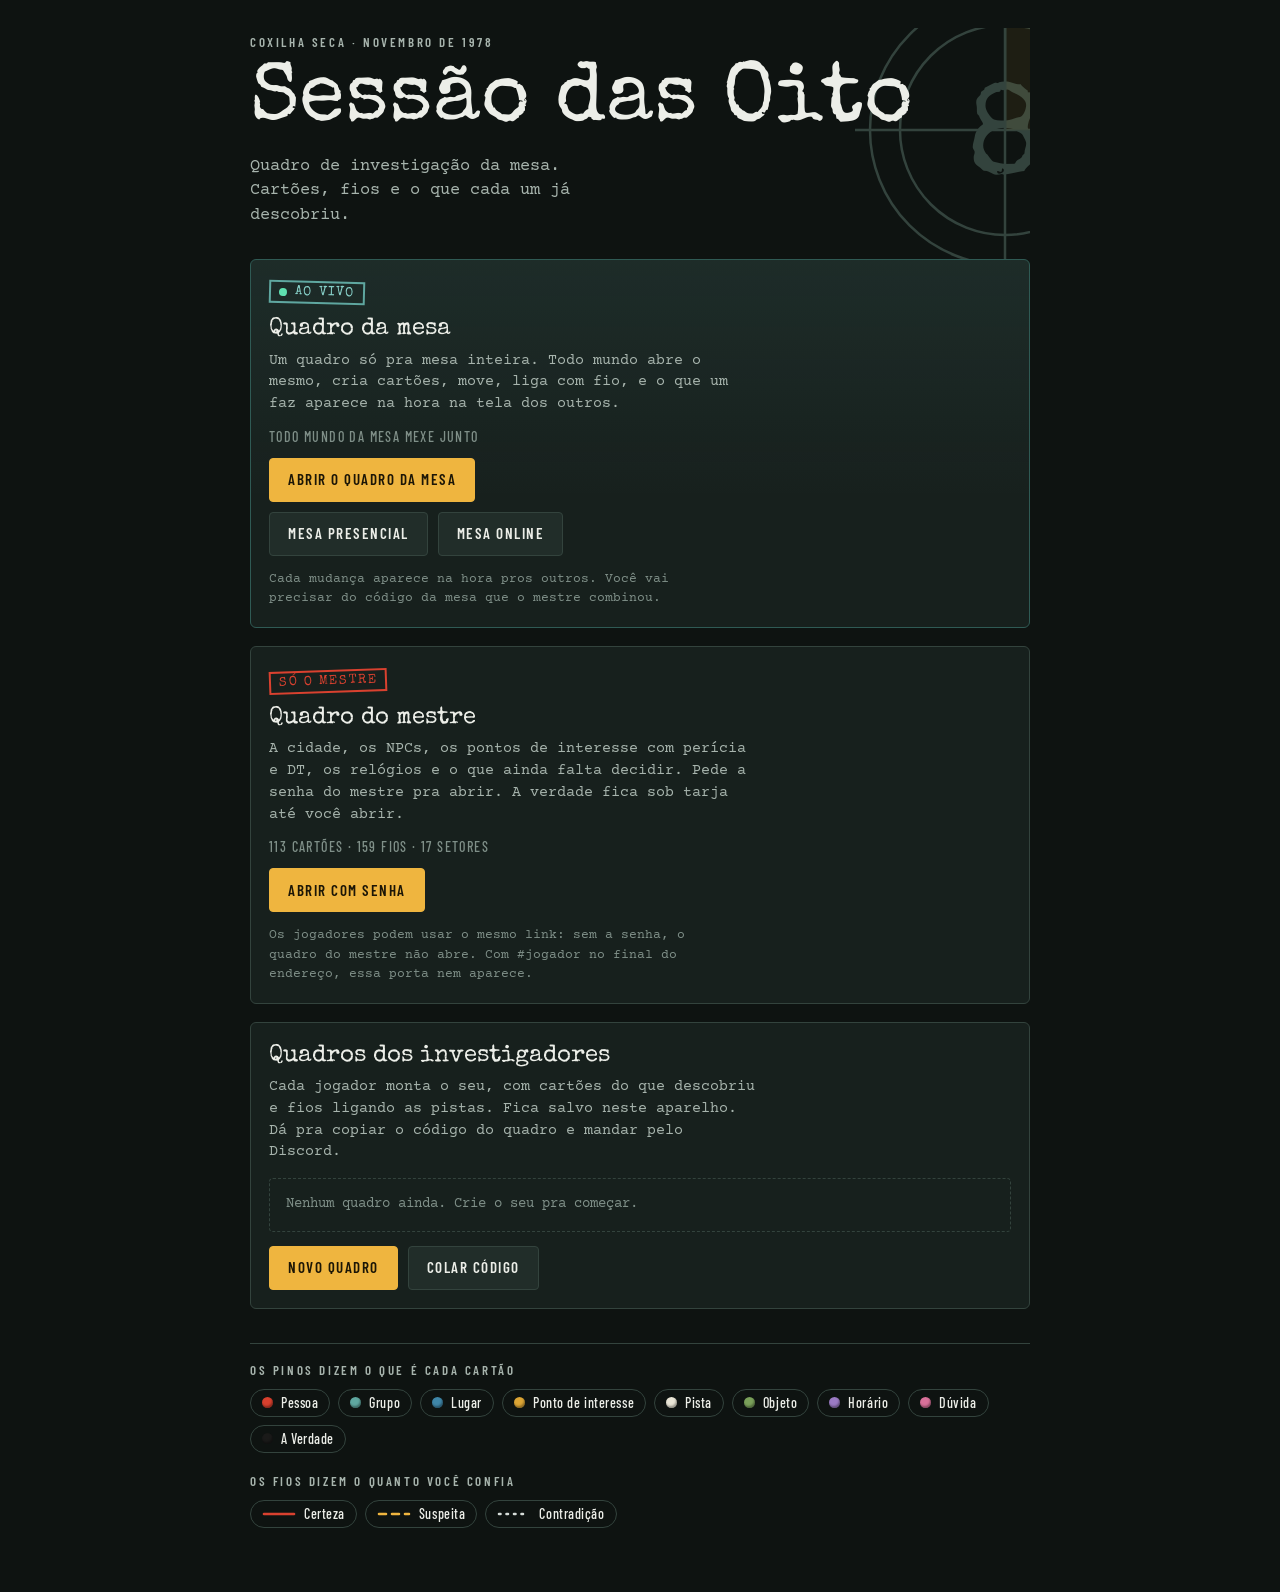
==== commit 7d22e370: "Duas mesas: links #mesa/presencial e #mesa/online, nome da mesa no topo e segundo mapa pronto - Link" ====
--- a/index.html
+++ b/index.html
@@ -214,6 +214,44 @@
 .card.peered{outline:2px solid var(--peer,#a7b4ad);outline-offset:4px;border-radius:3px}
 .pbadge{position:absolute;left:-2px;top:-28px;z-index:3;max-width:100%;padding:4px 8px;border-radius:3px 3px 0 0;background:var(--peer,#a7b4ad);color:#10120f;font:700 12px/1 var(--f-ui);letter-spacing:.08em;text-transform:uppercase;white-space:nowrap;overflow:hidden;text-overflow:ellipsis;pointer-events:none}
 @media (prefers-reduced-motion:reduce){.stamp.live::before{animation:none}}
+
+/* quadro ou mapa */
+.modes{position:absolute;left:12px;top:12px;z-index:10;display:flex;padding:3px;background:var(--panel);border:1px solid var(--line);border-radius:999px;box-shadow:0 6px 18px rgba(0,0,0,.45)}
+.modes button{appearance:none;min-height:36px;padding:6px 15px;border:0;border-radius:999px;background:transparent;color:var(--ui-dim);font:600 14px/1 var(--f-ui);letter-spacing:.12em;text-transform:uppercase;cursor:pointer}
+.modes button[aria-pressed="true"]{background:var(--lamp);color:#1c1606}
+.zchip.on{border-color:var(--lamp);color:var(--ui);background:var(--panel-2)}
+.zchip.add{border-style:dashed}
+.maplayer{position:absolute;left:0;top:0}
+#mimg{display:block;width:2000px;max-width:none;height:auto;pointer-events:none;user-select:none;-webkit-user-select:none;-webkit-user-drag:none;border-radius:2px;box-shadow:0 12px 40px rgba(0,0,0,.6)}
+.tok{position:absolute;left:0;top:0;width:0;height:0;cursor:grab;touch-action:none}
+.ti{position:absolute;left:0;top:0;transform:scale(var(--ts,1));transform-origin:0 0}
+.thit{position:absolute;left:-32px;top:-32px;width:64px;height:64px;border-radius:50%}
+.tb{position:absolute;left:-23px;top:-23px;width:46px;height:46px;display:grid;place-items:center;overflow:hidden;border-radius:50%;background:var(--tc,#a7b4ad);border:3px solid #f4f2ea;box-shadow:0 4px 10px rgba(0,0,0,.65);font:700 16px/1 var(--f-ui);color:#10120f;letter-spacing:.02em}
+.tb img{width:100%;height:100%;object-fit:cover;pointer-events:none;-webkit-user-drag:none}
+.tn{position:absolute;left:0;top:27px;transform:translateX(-50%);max-width:180px;padding:4px 8px;border-radius:4px;background:rgba(10,14,12,.88);color:var(--ui);font:600 13px/1 var(--f-ui);letter-spacing:.08em;text-transform:uppercase;white-space:nowrap;overflow:hidden;text-overflow:ellipsis;pointer-events:none}
+.tok.sel .tb{box-shadow:0 0 0 4px var(--lamp),0 4px 10px rgba(0,0,0,.65)}
+.tok.sel{z-index:2}
+.dk-acts.three{grid-template-columns:repeat(3,1fr)}
+.dk-acts.five{grid-template-columns:repeat(5,1fr)}
+.dk-idle .ib{width:auto;min-width:48px;height:auto;border:1px solid var(--line);border-radius:4px;background:var(--panel-2)}
+
+/* imagens */
+.snap{margin:-4px -2px 10px;background:#1b1a17;border:5px solid #f4f2ea;border-bottom-width:13px;box-shadow:0 1px 3px rgba(0,0,0,.35);transform:rotate(-1deg)}
+.snap img{display:block;width:100%;height:auto;max-height:360px;object-fit:contain;pointer-events:none;-webkit-user-drag:none}
+.snap.redact{height:90px;background:var(--redact)}
+.imgprev img{display:block;max-width:100%;max-height:180px;margin:0 0 8px;border:1px solid var(--line);border-radius:4px;background:#0e1513}
+.imgbtns{display:flex;flex-wrap:wrap;gap:6px}
+.imglink{display:flex;gap:6px;margin-top:8px}
+.imglink input{flex:1;min-width:0}
+.imgmsg:empty{display:none}
+label.btn{position:relative}
+.vh{position:absolute;width:1px;height:1px;opacity:0;overflow:hidden;clip:rect(0 0 0 0);pointer-events:none}
+.busy{opacity:.45;pointer-events:none}
+.maplist{display:grid;gap:8px;margin:0 0 18px}
+.mrow{display:grid;grid-template-columns:1fr auto auto;gap:6px;align-items:center}
+.mrow.on input{border-color:var(--lamp)}
+.cc{appearance:none;width:40px;height:40px;border-radius:50%;border:3px solid #f4f2ea;background:var(--c);cursor:pointer}
+.cc[aria-pressed="true"]{box-shadow:0 0 0 3px var(--lamp)}
 
 /* cartões */
 .card{position:absolute;left:0;top:0;width:224px;color:var(--ink);font:400 12.5px/1.4 var(--f-body);cursor:grab;user-select:none;-webkit-user-select:none;touch-action:none;
@@ -293,6 +331,7 @@
   <symbol id="i-eyeoff" viewBox="0 0 24 24"><path d="M2 12s4-7 10-7 10 7 10 7-4 7-10 7S2 12 2 12z"/><circle cx="12" cy="12" r="3"/><path d="M4 4l16 16"/></symbol>
   <symbol id="i-fit" viewBox="0 0 24 24"><path d="M4 9V4h5M20 9V4h-5M4 15v5h5M20 15v5h-5"/></symbol>
   <symbol id="i-close" viewBox="0 0 24 24"><path d="M6 6l12 12M18 6L6 18"/></symbol>
+  <symbol id="i-img" viewBox="0 0 24 24"><rect x="3.5" y="5" width="17" height="14" rx="1.5"/><circle cx="9" cy="10" r="1.6"/><path d="M4 17l5-4.5 4 3.5 3-2.5 4 3.5"/></symbol>
 </svg>
 
 <main id="home" class="home">
@@ -317,6 +356,7 @@
       <p>Um quadro só pra mesa inteira. Todo mundo abre o mesmo, cria cartões, move, liga com fio, e o que um faz aparece na hora na tela dos outros.</p>
       <p class="meta" id="tMeta">Conectando…</p>
       <div class="btns"><button class="btn pri" id="tOpen" type="button" disabled>Abrir o quadro da mesa</button></div>
+      <div class="btns" id="tRooms" style="margin-top:10px" hidden><button class="btn" type="button" data-room="presencial">Mesa presencial</button><button class="btn" type="button" data-room="online">Mesa online</button></div>
       <p class="hint" id="tHint"></p>
     </section>
     <section class="door" id="doorM">
@@ -361,6 +401,10 @@
       <div id="zl"></div>
       <svg class="threads" id="th" width="1" height="1"></svg>
       <div id="cl"></div>
+      <div id="ml" class="maplayer" hidden><img id="mimg" alt="" draggable="false"><div id="tl"></div></div>
+    </div>
+    <div class="modes" id="modes" role="group" aria-label="Ver o quadro ou o mapa">
+      <button type="button" data-mode="quadro" aria-pressed="true">Quadro</button><button type="button" data-mode="mapa" aria-pressed="false">Mapa</button>
     </div>
     <div class="livenote" id="liveNote" role="status" hidden></div>
     <div class="zoomctl">
@@ -373,7 +417,7 @@
 </section>
 
 <div class="sheet-wrap" id="sw" hidden><div class="sheet" id="sheet" role="dialog" aria-modal="true" tabindex="-1"></div></div>
-<script>window.SB_CONFIG={url:"https://ywcmprththajbptzxiep.supabase.co",key:"sb_publishable_8iMZ_QBIx0RuMgyNrXFbsg_u5cX1vsb"};</script>
+<script src="comum/config.js"></script>
 <script src="supabase.js"></script>
 <script>
 (function(){
@@ -513,7 +557,8 @@
 
 /* ---------- estado e referências ---------- */
 const S={route:null,board:null,sel:null,selKind:null,linking:null,undo:[],hidden:new Set(),query:'',secretOpen:false,
-  view:{tx:0,ty:0,k:1},playerOnly:false,lastTap:null,sheetH:{},ghost:{},editing:null,editingLink:null};
+  view:{tx:0,ty:0,k:1},playerOnly:false,lastTap:null,sheetH:{},ghost:{},editing:null,editingLink:null,
+  mode:'quadro',curMap:null,fitMapPending:false,editingTok:null,editingMaps:false};
 { const u=LS.get(K_UI)||{}; S.secretOpen=!!u.secret; }
 const stage=$('#stage'),world=$('#world'),zl=$('#zl'),th=$('#th'),cl=$('#cl'),dockin=$('#dockin'),sw=$('#sw'),sheet=$('#sheet');
 let cardEls={},linkEls={},zTop=10,dirty=false,saveT=0,viewT=0,animT=0,toastT=0;
@@ -539,11 +584,14 @@
   const title=sec?'<span class="sx redact">'+esc(c.title||'Sem título')+'</span>':(c.title?esc(c.title):'<span class="ph">Sem título</span>');
   const sub=c.sub?'<p class="sub">'+(sec?blackout(c.sub):esc(c.sub))+'</p>':'';
   const who='<span class="kick">'+kick+'</span><h3 class="ttl">'+title+'</h3>'+sub;
+  const im=okImg(c.img);
   let inner;
-  if(c.type==='pessoa') inner='<div class="head"><div class="photo"><svg class="sil" viewBox="0 0 44 54" aria-hidden="true"><use href="#sil"/></svg></div><div class="who">'+who+'</div></div>';
+  if(c.type==='pessoa'&&im) inner=who;
+  else if(c.type==='pessoa') inner='<div class="head"><div class="photo"><svg class="sil" viewBox="0 0 44 54" aria-hidden="true"><use href="#sil"/></svg></div><div class="who">'+who+'</div></div>';
   else if(c.type==='grupo') inner='<div class="head"><div class="mark"><svg viewBox="0 0 40 40" aria-hidden="true"><use href="#bld"/></svg></div><div class="who">'+who+'</div></div>';
   else if(c.type==='verdade') inner='<div class="vband"><span class="kick">'+kick+'</span><span class="vstamp">Só o mestre</span></div><h3 class="ttl">'+title+'</h3>'+sub;
   else inner=who;
+  if(im) inner=(sec?'<div class="snap redact"></div>':'<div class="snap"><img src="'+esc(im)+'" alt="" draggable="false"></div>')+inner;
   if(c.body) inner+='<p class="txt">'+(sec?blackout(c.body):fmt(c.body))+'</p>';
   if(c.type==='ponto'&&c.rows&&c.rows.length){
     inner+='<div class="rows">'+c.rows.map(r=>'<div class="row"><span class="dtb"><i>DT</i>'+esc(r.dt||'?')+'</span><div><b class="sk">'+esc(r.s||'Perícia')+'</b><p>'+esc(r.i)+'</p></div></div>').join('')+'</div>';
@@ -709,6 +757,7 @@
   });
   stage.classList.toggle('linking',!!S.linking);
   $('#bFilter').classList.toggle('on',!!(q||S.hidden.size));
+  applyMapState();
 }
 function select(kind,id){
   S.sel=id; S.selKind=kind;
@@ -739,13 +788,14 @@
   saveT=setTimeout(saveBoard,fast?30:(S.board&&S.board.mode==='mesa'?260:350));
 }
 function flushSave(){ clearTimeout(saveT); saveBoard(); }
+const vkey=()=>K_V+S.board.id+(S.mode==='mapa'?':m':'');
 function saveViewSoon(){
   clearTimeout(viewT);
-  viewT=setTimeout(()=>{ if(S.board) LS.set(K_V+S.board.id,S.view); },500);
+  viewT=setTimeout(()=>{ if(S.board) LS.set(vkey(),S.view); },500);
 }
 function updateUndo(){ $('#bUndo').disabled=!S.undo.length; }
 function pushUndo(){
-  S.undo.push(JSON.stringify({cards:S.board.cards,links:S.board.links}));
+  S.undo.push(JSON.stringify({cards:S.board.cards,links:S.board.links,maps:S.board.maps||[],tokens:S.board.tokens||[]}));
   if(S.undo.length>50) S.undo.shift();
   updateUndo();
 }
@@ -753,15 +803,16 @@
   if(!S.board||S.board.mode==='mesa') return;
   const s=S.undo.pop(); if(!s) return;
   const d=JSON.parse(s);
-  S.board.cards=d.cards; S.board.links=d.links;
+  S.board.cards=d.cards; S.board.links=d.links; S.board.maps=d.maps||[]; S.board.tokens=d.tokens||[];
   S.sel=null; S.selKind=null; S.linking=null;
-  closeSheet(); rebuildLayers(); applyState(); renderDock(); updateUndo(); scheduleSave();
+  closeSheet(); rebuildLayers(); if(isMap()) renderMap(); applyState(); renderDock(); updateUndo(); scheduleSave();
 }
 
 /* ---------- ponto de vista (pan e zoom) ---------- */
 function applyView(){
   const v=S.view;
   world.style.transform='translate('+v.tx+'px,'+v.ty+'px) scale('+v.k+')';
+  if(S.mode==='mapa') ml.style.setProperty('--ts',clamp(1/v.k,.45,4.2).toFixed(3));
   stage.style.backgroundPosition='0 0,'+v.tx+'px '+v.ty+'px,0 0';
 }
 function setView(tx,ty,k,anim){
@@ -775,6 +826,7 @@
   S.view={tx:px-wx*k,ty:py-wy*k,k:k}; applyView(); saveViewSoon();
 }
 function contentBounds(){
+  if(isMap()) return {x:0,y:0,w:MAPW,h:mapH};
   const b=S.board; let x0=1e9,y0=1e9,x1=-1e9,y1=-1e9;
   b.cards.forEach(c=>{
     const el=cardEls[c.id],h=el?el.offsetHeight:180;
@@ -888,6 +940,7 @@
 const act=(a,ic,lab)=>'<button class="act" type="button" data-act="'+a+'"><svg class="ic"><use href="#'+ic+'"/></svg>'+lab+'</button>';
 function renderDock(){
   let h='';
+  if(isMap()){ renderMapDock(); return; }
   if(isRO()){
     if(S.selKind==='card'&&S.sel){
       const c=cardById(S.sel);
@@ -901,8 +954,9 @@
     h='<div class="dk-msg"><span>Toque no cartão que recebe o fio de <b>'+esc(c?shownTitle(c):'')+'</b></span><button class="btn sm" type="button" data-act="cancel">Cancelar</button></div>';
   } else if(S.selKind==='card'&&S.sel){
     const c=cardById(S.sel);
+    const foto=c&&okImg(c.img)&&!(isRed()&&isSecret(c));
     h='<div class="dk-t"><span>'+esc(c?shownTitle(c):'')+'</span><button class="ib sm" type="button" data-act="desel" aria-label="Soltar seleção"><svg class="ic"><use href="#i-close"/></svg></button></div>'+
-      '<div class="dk-acts">'+act('edit','i-edit','Editar')+act('link','i-link','Ligar')+act('zoom','i-zoom','Ampliar')+act('del','i-trash','Excluir')+'</div>';
+      '<div class="dk-acts'+(foto?' five':'')+'">'+act('edit','i-edit','Editar')+act('link','i-link','Ligar')+act('zoom','i-zoom','Ampliar')+(foto?act('foto','i-img','Foto'):'')+act('del','i-trash','Excluir')+'</div>';
   } else if(S.selKind==='link'&&S.sel){
     const l=S.board.links.find(x=>x.id===S.sel);
     h='<div class="dk-t"><span>Fio: '+esc(l&&l.label?l.label:'sem nome')+'</span><button class="ib sm" type="button" data-act="desel" aria-label="Soltar seleção"><svg class="ic"><use href="#i-close"/></svg></button></div>'+
@@ -925,6 +979,12 @@
   else if(a==='desel') deselect();
   else if(a==='editlink') openLink(S.sel);
   else if(a==='dellink') deleteLink(S.sel);
+  else if(a==='foto'){ const c=cardById(S.sel); if(c&&okImg(c.img)) window.open(okImg(c.img),'_blank','noopener'); }
+  else if(a==='tnew') addTok();
+  else if(a==='maps') openMaps();
+  else if(a==='tedit') openTok(S.sel);
+  else if(a==='tzoom') focusTok(S.sel);
+  else if(a==='tdel') deleteTok(S.sel);
 });
 
 /* ---------- folha: novo cartão ---------- */
@@ -956,6 +1016,7 @@
   openSheet('<div class="sh-h"><h2>Editar cartão</h2>'+closeBtn()+'</div>'+
     '<div class="fld"><span class="lab">Tipo</span><div class="tchips" id="e-types">'+types.map(t=>typeChip(t,c.type)).join('')+'</div></div>'+
     fld('e-title','Título','<input id="e-title" type="text" maxlength="120" autocomplete="off" value="'+esc(c.title)+'">')+
+    imgField('e-img',c.img,'Imagem')+
     fld('e-sub','Subtítulo','<input id="e-sub" type="text" maxlength="160" autocomplete="off" placeholder="Cargo, idade, onde, quando" value="'+esc(c.sub)+'">')+
     fld('e-body','Texto','<textarea id="e-body" rows="5" maxlength="2000">'+esc(c.body)+'</textarea><span class="help">Use **assim** para negrito. Enter pula linha.</span>')+
     '<div class="fld" id="e-rowsf"'+(c.type==='ponto'?'':' hidden')+'><span class="lab">Linhas de teste</span><div id="e-rows">'+rowsEditor(c)+'</div><button class="btn sm" type="button" id="e-radd">Adicionar linha</button></div>'+
@@ -993,6 +1054,7 @@
     }
   });
   S.editing=id;
+  bindImg('e-img',1400,u=>{ begin(); c.img=u; refresh(); });
   if(isNew){ const t=$('#e-title'); if(t) t.focus(); }
 }
 
@@ -1079,6 +1141,7 @@
     const k={id:id,type:type,title:str(c.title,120),sub:str(c.sub,160),body:str(c.body,2000),hid:'',foot:str(c.foot,400),tag:str(c.tag,40),
       rows:(Array.isArray(c.rows)?c.rows:[]).slice(0,12).map(r=>({s:str(r&&r.s,40),dt:str(r&&r.dt,3),i:str(r&&r.i,400)})),x:num(c.x),y:num(c.y)};
     if(c.w) k.w=clamp(num(c.w),160,360);
+    if(okImg(c.img)) k.img=okImg(c.img);
     cards.push(k);
   });
   const links=[];
@@ -1091,7 +1154,7 @@
   const b=S.board;
   openSheet('<div class="sh-h"><h2>Código do quadro</h2>'+closeBtn()+'</div><p class="help">Gerando o código…</p>',{});
   let code='';
-  try{ code=await pack({v:1,name:b.name,cards:b.cards.map(c=>({id:c.id,type:c.type,title:c.title,sub:c.sub,body:c.body,foot:c.foot,tag:c.tag,rows:c.rows,x:c.x,y:c.y,w:c.w})),links:b.links}); }catch(e){}
+  try{ code=await pack({v:1,name:b.name,cards:b.cards.map(c=>({id:c.id,type:c.type,title:c.title,sub:c.sub,body:c.body,foot:c.foot,tag:c.tag,rows:c.rows,x:c.x,y:c.y,w:c.w,img:okImg(c.img)||undefined})),links:b.links}); }catch(e){}
   openSheet('<div class="sh-h"><h2>Código do quadro</h2>'+closeBtn()+'</div>'+
     '<p class="help">Copie e mande pelo Discord. Quem receber usa "Colar código" na tela inicial. Mensagens do Discord aceitam até 2000 caracteres, então um quadro grande pode precisar de duas mensagens.</p>'+
     '<div class="fld"><textarea id="x-code" class="code" readonly>'+esc(code)+'</textarea><span class="help">'+code.length+' caracteres</span></div>'+
@@ -1122,6 +1185,7 @@
       '<li>Toque num cartão para ver só os fios dele. Toque duas vezes para ampliar.</li>'+
       '<li>Para ligar, escolha um cartão, toque em Ligar e depois no outro cartão.</li>'+
       '<li>Toque num fio para dar nome e trocar entre certeza, suspeita e contradição.</li>'+
+      '<li>Toque em Mapa, no alto, para ver o mapa. Arraste as peças para mostrar onde cada um está.</li>'+
       (mesa?'<li>Quem apagar um cartão ou fio pode desfazer no aviso que aparece logo depois.</li>':'<li>Tudo salva sozinho neste aparelho. Desfazer volta o último passo.</li>')+
     '</ul>',
   {
@@ -1179,6 +1243,337 @@
   const u=LS.get(K_UI)||{}; u.secret=S.secretOpen; LS.set(K_UI,u);
   paintVeil();
   S.board.cards.forEach(renderCard); S.board.links.forEach(drawLink); applyState(); renderDock();
+}
+
+/* ---------- imagens: link https ou peça do site ---------- */
+function okImg(u){
+  u=String(u==null?'':u).trim();
+  if(/^https:\/\/[^\s"'<>\\]{4,480}$/.test(u)) return u;
+  if(/^pecas\/[a-z0-9-]{1,80}\.webp$/.test(u)) return u;
+  return '';
+}
+let upClient=null;
+function upSb(){
+  if(!upClient){
+    if(!(window.SB_CONFIG&&window.supabase&&window.supabase.createClient)) throw new Error('sem_banco');
+    upClient=window.supabase.createClient(window.SB_CONFIG.url,window.SB_CONFIG.key,{auth:{persistSession:false,autoRefreshToken:false,detectSessionInUrl:false}});
+  }
+  return upClient;
+}
+/* diminui a foto no aparelho antes de mandar (lado maior até "max" px, WebP ou JPEG) */
+async function shrink(file,max){
+  const url=URL.createObjectURL(file);
+  try{
+    const im=await new Promise((res,rej)=>{ const i=new Image(); i.onload=()=>res(i); i.onerror=rej; i.src=url; });
+    const s=Math.min(1,max/Math.max(im.naturalWidth||1,im.naturalHeight||1));
+    const w=Math.max(1,Math.round(im.naturalWidth*s)),h=Math.max(1,Math.round(im.naturalHeight*s));
+    const cv=document.createElement('canvas'); cv.width=w; cv.height=h;
+    const cx=cv.getContext('2d'); cx.fillStyle='#fff'; cx.fillRect(0,0,w,h); cx.drawImage(im,0,0,w,h);
+    const toBlob=(t,q)=>new Promise(r=>cv.toBlob(r,t,q));
+    let b=await toBlob('image/webp',.82);
+    if(!b||b.type!=='image/webp') b=await toBlob('image/jpeg',.85);
+    return b;
+  } finally { URL.revokeObjectURL(url); }
+}
+async function uploadImg(file,max){
+  const b=await shrink(file,max); if(!b) throw new Error('imagem');
+  const room=(isMesa()&&M.code)?M.code:'pessoal';
+  const path=room+'/'+Date.now().toString(36)+'-'+uid()+(b.type==='image/webp'?'.webp':'.jpg');
+  const st=upSb().storage.from('quadro');
+  const r=await st.upload(path,b,{contentType:b.type,cacheControl:'31536000',upsert:false});
+  if(r.error) throw r.error;
+  const u=okImg(st.getPublicUrl(path).data.publicUrl);
+  if(!u) throw new Error('link');
+  return u;
+}
+function upErrMsg(e){
+  const m=String((e&&e.message)||e||'');
+  if(/sem_banco/.test(m)) return 'Enviar foto só funciona no site publicado. Use Colar link.';
+  if(/bucket/i.test(m)) return 'As fotos ainda não foram ligadas no Supabase. O mestre precisa rodar o sql/quadro-mapa.sql uma vez.';
+  if(/row-level|policy|unauthori|403/i.test(m)) return 'O Supabase recusou a foto. Confira se o sql/quadro-mapa.sql rodou.';
+  if(/size|large|413/i.test(m)) return 'A foto ficou grande demais.';
+  if(/imagem/.test(m)) return 'Não consegui abrir essa imagem. Tente outra.';
+  return 'Não consegui enviar a foto. Confira a internet e tente de novo.';
+}
+function imgInner(cur){
+  const u=okImg(cur);
+  return (u?'<div class="imgprev"><img src="'+esc(u)+'" alt=""></div>':'')+
+    '<div class="imgbtns"><label class="btn sm">Enviar foto<input type="file" accept="image/*" class="vh"></label>'+
+    '<button class="btn sm" type="button" data-img="link">Colar link</button>'+
+    (u?'<button class="btn sm danger" type="button" data-img="rm">Tirar</button>':'')+'</div>'+
+    '<div class="imglink" hidden><input type="url" inputmode="url" placeholder="https://…" autocomplete="off" autocapitalize="none" spellcheck="false" aria-label="Link da imagem"><button class="btn sm pri" type="button" data-img="ok">Usar</button></div>'+
+    '<span class="help imgmsg"></span>';
+}
+const imgField=(id,cur,lab)=>'<div class="fld"><span class="lab">'+lab+'</span><div id="'+id+'">'+imgInner(cur)+'</div></div>';
+function bindImg(id,max,set){
+  const box=$('#'+id); if(!box) return;
+  const msg=t=>{ const m=$('.imgmsg',box); if(m) m.textContent=t||''; };
+  const repaint=u=>{ box.innerHTML=imgInner(u); wire(); };
+  function wire(){
+    const f=$('input[type=file]',box); if(!f) return;
+    f.addEventListener('change',async()=>{
+      const file=f.files&&f.files[0]; if(!file) return;
+      msg('Enviando a foto…'); $$('.btn',box).forEach(x=>x.classList.add('busy'));
+      try{ const u=await uploadImg(file,max); set(u); if(box.isConnected) repaint(u); toast('Foto enviada'); }
+      catch(err){ if(box.isConnected){ $$('.busy',box).forEach(x=>x.classList.remove('busy')); msg(upErrMsg(err)); } else toast(upErrMsg(err)); }
+      f.value='';
+    });
+  }
+  box.addEventListener('click',e=>{
+    const b=e.target.closest('[data-img]'); if(!b) return;
+    const a=b.dataset.img;
+    if(a==='link'){ const l=$('.imglink',box); l.hidden=false; $('input',l).focus(); }
+    else if(a==='ok'){
+      const u=okImg($('.imglink input',box).value);
+      if(!u){ msg('Esse link não serve. Ele precisa começar com https:// e ser de uma imagem.'); return; }
+      set(u); repaint(u);
+    }
+    else if(a==='rm'){ set(''); repaint(''); }
+  });
+  box.addEventListener('keydown',e=>{ if(e.key==='Enter'&&e.target.type==='url'){ e.preventDefault(); const ok=$('[data-img="ok"]',box); if(ok) ok.click(); } });
+  wire();
+}
+
+/* ---------- mapa: imagens de mapa e peças que andam ---------- */
+const MAPW=2000,MAPMAX=12,TOKMAX=60;
+const PRESET_MAP={name:'Coxilha Seca',img:'pecas/mapa-jogadores-antes.webp'};
+const PRESET_MAP2={name:'Coxilha Seca (outra versão)',img:'pecas/mapa-jogadores-depois.webp'};
+const TOK_COLORS=['#e07a5f','#5fa7a0','#e0a040','#6fa8dc','#9b7bc4','#d9719a','#8fbf6a','#c9b458','#eceee8','#3a3a38'];
+const ml=$('#ml'),tl=$('#tl'),mimg=$('#mimg');
+let tokEls={},mapH=MAPW*.7;
+const isMap=()=>!!S.board&&S.mode==='mapa';
+const mapById=id=>(S.board.maps||[]).find(m=>m.id===id);
+const tokById=id=>(S.board.tokens||[]).find(t=>t.id===id);
+const sortedMaps=()=>(S.board.maps||[]).slice().sort((a,b)=>((a.ord||0)-(b.ord||0))||String(a.name).localeCompare(String(b.name)));
+function curMap(){ return mapById(S.curMap)||sortedMaps()[0]||null; }
+function saveMode(){ if(S.board) LS.set(K_V+S.board.id+':modo',{mode:S.mode,map:S.curMap}); }
+function showMode(mode){
+  S.mode=mode;
+  const mp=mode==='mapa';
+  zl.hidden=mp; cl.hidden=mp; th.style.display=mp?'none':''; ml.hidden=!mp;
+  $$('#modes [data-mode]').forEach(b=>b.setAttribute('aria-pressed',String(b.dataset.mode===mode)));
+  $('#bFilter').hidden=mp;
+}
+function setMode(mode){
+  if(!S.board||mode===S.mode) return;
+  S.sel=null; S.selKind=null; S.linking=null; S.lastTap=null; closeSheet();
+  LS.set(vkey(),S.view);
+  showMode(mode); saveMode();
+  const saved=LS.get(vkey());
+  const okv=saved&&Number.isFinite(saved.k)&&Number.isFinite(saved.tx)&&Number.isFinite(saved.ty);
+  if(mode==='mapa'){
+    if(okv&&!S.fitMapPending) setView(saved.tx,saved.ty,clamp(saved.k,MINK,MAXK)); else S.fitMapPending=true;
+    renderMap();
+  } else {
+    buildZoneBar(); applyState(); renderDock(); refreshNote();
+    if(okv) setView(saved.tx,saved.ty,clamp(saved.k,MINK,MAXK)); else fitAll();
+  }
+}
+mimg.addEventListener('load',()=>{
+  if(mimg.naturalWidth) mapH=Math.round(MAPW*mimg.naturalHeight/mimg.naturalWidth);
+  if(S.fitMapPending&&isMap()){ S.fitMapPending=false; fitAll(); }
+});
+mimg.addEventListener('error',()=>{ if(isMap()&&mimg.getAttribute('src')) note('Não consegui abrir a imagem deste mapa. Confira o link em + Mapa.'); });
+function renderMap(){
+  if(!S.board) return;
+  const m=curMap();
+  if(!m){ mimg.hidden=true; mimg.removeAttribute('src'); mimg.dataset.src=''; }
+  else {
+    mimg.hidden=false;
+    if(mimg.dataset.src!==m.img){ mimg.dataset.src=m.img; mapH=MAPW*.7; mimg.src=m.img; }
+    else if(S.fitMapPending&&mimg.complete&&mimg.naturalWidth){ S.fitMapPending=false; fitAll(); }
+  }
+  tl.innerHTML=''; tokEls={};
+  (S.board.tokens||[]).forEach(renderTok);
+  if(S.selKind==='tok'&&!tokEls[S.sel]){ S.sel=null; S.selKind=null; }
+  applyView(); buildZoneBar(); applyMapState(); renderDock(); refreshNote();
+}
+function mapsChanged(){
+  if(!isMap()) return;
+  if(S.editingMaps) refreshMapList();
+  renderMap();
+}
+function placeTok(t){ const el=tokEls[t.id]; if(el) el.style.transform='translate('+t.x+'px,'+t.y+'px)'; }
+function removeTokEl(id){ const el=tokEls[id]; if(el){ el.remove(); delete tokEls[id]; } }
+function renderTok(t){
+  if(!isMap()) return;
+  const m=curMap();
+  if(!m||t.map!==m.id){ removeTokEl(t.id); return; }
+  let el=tokEls[t.id];
+  if(!el){ el=document.createElement('div'); el.className='tok'; el.dataset.id=t.id; el.tabIndex=0; el.setAttribute('role','button'); tl.appendChild(el); tokEls[t.id]=el; }
+  const im=okImg(t.img),nm=String(t.name||'').trim();
+  el.style.setProperty('--tc',t.color||'#a7b4ad');
+  el.setAttribute('aria-label','Peça: '+(nm||'sem nome'));
+  el.innerHTML='<div class="ti"><i class="thit"></i><div class="tb">'+(im?'<img src="'+esc(im)+'" alt="" draggable="false">':esc(nm?initials(nm):'•'))+'</div>'+(nm?'<span class="tn">'+esc(nm)+'</span>':'')+'</div>';
+  placeTok(t);
+}
+function applyMapState(){
+  if(!isMap()) return;
+  Object.keys(tokEls).forEach(id=>tokEls[id].classList.toggle('sel',S.selKind==='tok'&&S.sel===id));
+}
+function focusTok(id){
+  const t=tokById(id); if(!t) return;
+  const R=stage.getBoundingClientRect(),k=Math.max(S.view.k,.9);
+  setView(R.width/2-t.x*k,(R.height-110)/2-t.y*k,k,true);
+}
+function mapOffToast(){ toast('O mapa da mesa ainda não foi ligado no Supabase. Falta rodar o sql/quadro-mapa.sql.'); }
+function renderMapDock(){
+  let h='';
+  const m=curMap();
+  if(S.selKind==='tok'&&S.sel&&tokById(S.sel)){
+    const t=tokById(S.sel);
+    h='<div class="dk-t"><span>'+esc(t.name||'Peça sem nome')+'</span><button class="ib sm" type="button" data-act="desel" aria-label="Soltar seleção"><svg class="ic"><use href="#i-close"/></svg></button></div>'+
+      (isRO()?'<div class="dk-acts two">'+act('tzoom','i-zoom','Centralizar')+act('fit','i-fit','Enquadrar')+'</div>'
+             :'<div class="dk-acts three">'+act('tedit','i-edit','Editar')+act('tzoom','i-zoom','Centralizar')+act('tdel','i-trash','Tirar')+'</div>');
+  } else if(isRO()||(isMesa()&&M.mapOff)){
+    h='<div class="dk-idle"><button class="btn" type="button" data-act="fit" style="flex:1"><svg class="ic"><use href="#i-fit"/></svg>Enquadrar</button></div>';
+  } else if(!m){
+    h='<div class="dk-idle"><button class="btn pri" type="button" data-act="maps"><svg class="ic"><use href="#i-plus"/></svg>Pôr mapa</button></div>';
+  } else {
+    h='<div class="dk-idle"><button class="btn pri" type="button" data-act="tnew"><svg class="ic"><use href="#i-plus"/></svg>Nova peça</button>'+
+      '<button class="btn" type="button" data-act="maps">Mapas</button>'+
+      '<button class="ib" type="button" data-act="fit" aria-label="Enquadrar o mapa"><svg class="ic"><use href="#i-fit"/></svg></button></div>';
+  }
+  dockin.innerHTML=h;
+}
+function addTok(){
+  if(isRO()) return;
+  if(isMesa()&&M.mapOff){ mapOffToast(); return; }
+  const m=curMap(); if(!m){ openMaps(); return; }
+  if(S.board.tokens.length>=TOKMAX){ toast('Chegou no limite de peças. Tire alguma antes.'); return; }
+  pushUndo();
+  const ctr=viewCenter(),n=S.board.tokens.filter(t=>t.map===m.id).length;
+  const t={id:uid(),map:m.id,name:'',color:TOK_COLORS[n%TOK_COLORS.length],img:'',
+    x:Math.round(clamp(ctr.x,0,MAPW)+(Math.random()*30-15)),y:Math.round(clamp(ctr.y,0,mapH)+(Math.random()*30-15))};
+  S.board.tokens.push(t); renderTok(t); scheduleSave(true);
+  select('tok',t.id); openTok(t.id,true);
+}
+function deleteTok(id){
+  if(isRO()||!tokById(id)) return;
+  const mesa=isMesa(),gone={cards:[],links:[],maps:[],tokens:S.board.tokens.filter(t=>t.id===id)};
+  pushUndo();
+  S.board.tokens=S.board.tokens.filter(t=>t.id!==id); removeTokEl(id);
+  S.sel=null; S.selKind=null; scheduleSave(true); applyState(); renderDock();
+  toast('Peça tirada do mapa','Desfazer',mesa?()=>mesaRestore(gone):undo);
+}
+function openTok(id,isNew){
+  const t=tokById(id); if(!t||isRO()) return;
+  let began=!!isNew;
+  const begin=()=>{ if(!began){ pushUndo(); began=true; } };
+  const refresh=()=>{ renderTok(t); applyMapState(); renderDock(); scheduleSave(); };
+  openSheet('<div class="sh-h"><h2>Peça</h2>'+closeBtn()+'</div>'+
+    fld('t-name','Nome','<input id="t-name" type="text" maxlength="30" autocomplete="off" placeholder="Ex.: Abel, Thomas" value="'+esc(t.name)+'">')+
+    '<div class="fld"><span class="lab">Cor</span><div class="tchips" id="t-cols">'+TOK_COLORS.map(c=>'<button class="cc" type="button" data-col="'+c+'" aria-pressed="'+(c===t.color)+'" style="--c:'+c+'" aria-label="Cor '+c+'"></button>').join('')+'</div></div>'+
+    imgField('t-img',t.img,'Foto da peça (se quiser)')+
+    '<div class="sh-f"><button class="btn danger" type="button" id="t-del">Tirar do mapa</button><button class="btn pri" type="button" data-close>Pronto</button></div>',
+  {
+    onClose:()=>{ if(S.editingTok===id) S.editingTok=null; },
+    input:e=>{ if(e.target.id==='t-name'){ begin(); t.name=e.target.value; refresh(); } },
+    key:e=>{ if(e.key==='Enter'&&e.target.id==='t-name'){ e.preventDefault(); closeSheet(); } },
+    click:e=>{
+      const cc=e.target.closest('[data-col]');
+      if(cc){ begin(); t.color=cc.dataset.col; $$('#t-cols .cc').forEach(b=>b.setAttribute('aria-pressed',String(b.dataset.col===t.color))); refresh(); return; }
+      if(e.target.closest('#t-del')){ closeSheet(); deleteTok(t.id); }
+    }
+  });
+  S.editingTok=id;
+  bindImg('t-img',600,u=>{ begin(); t.img=u; refresh(); });
+  if(isNew){ const n=$('#t-name'); if(n) n.focus(); }
+}
+function addMap(name,img){
+  if(isRO()) return null;
+  if(isMesa()&&M.mapOff){ mapOffToast(); return null; }
+  if(S.board.maps.length>=MAPMAX){ toast('Chegou no limite de mapas. Exclua um antes.'); return null; }
+  pushUndo();
+  const ord=S.board.maps.reduce((a,m)=>Math.max(a,m.ord||0),0)+1;
+  const m={id:uid(),name:String(name||'').trim().slice(0,40)||('Mapa '+ord),img:img,ord:ord};
+  S.board.maps.push(m); S.curMap=m.id; S.fitMapPending=true; scheduleSave(true);
+  if(!isMap()) setMode('mapa'); else { saveMode(); renderMap(); }
+  if(S.editingMaps) refreshMapList();
+  return m;
+}
+function deleteMap(id){
+  if(isRO()||!mapById(id)) return;
+  const mesa=isMesa(),gone={cards:[],links:[],maps:S.board.maps.filter(m=>m.id===id),tokens:S.board.tokens.filter(t=>t.map===id)};
+  pushUndo();
+  S.board.maps=S.board.maps.filter(m=>m.id!==id);
+  S.board.tokens=S.board.tokens.filter(t=>t.map!==id);
+  if(S.curMap===id){ S.curMap=null; S.fitMapPending=true; saveMode(); }
+  S.sel=null; S.selKind=null; scheduleSave(true);
+  if(isMap()) renderMap();
+  if(S.editingMaps) refreshMapList();
+  toast('Mapa excluído','Desfazer',mesa?()=>mesaRestore(gone):undo);
+}
+function mapListHtml(){
+  const ms=sortedMaps(),cm=curMap();
+  if(!ms.length) return '<p class="help">Nenhum mapa ainda.</p>';
+  return ms.map(m=>'<div class="mrow'+(cm&&cm.id===m.id?' on':'')+'" data-mid="'+esc(m.id)+'">'+
+    '<input type="text" maxlength="40" data-mname value="'+esc(m.name)+'" aria-label="Nome do mapa">'+
+    '<button class="btn sm" type="button" data-mshow>Ver</button>'+
+    '<button class="btn sm danger" type="button" data-mdel>Excluir</button></div>').join('');
+}
+function refreshMapList(){ const l=$('#m-list'); if(l&&!l.contains(document.activeElement)) l.innerHTML=mapListHtml(); }
+function openMaps(){
+  if(isRO()) return;
+  const has=(S.board.maps||[]).some(m=>m.img===PRESET_MAP.img),has2=(S.board.maps||[]).some(m=>m.img===PRESET_MAP2.img);
+  const off=isMesa()&&M.mapOff;
+  openSheet('<div class="sh-h"><h2>Mapas</h2>'+closeBtn()+'</div>'+
+    (off?'<p class="err" style="margin:0 0 14px">O mapa da mesa ainda não foi ligado no Supabase. O mestre precisa rodar o sql/quadro-mapa.sql uma vez.</p>':'')+
+    '<div class="maplist" id="m-list">'+mapListHtml()+'</div>'+
+    fld('m-new','Nome do mapa novo (se quiser)','<input id="m-new" type="text" maxlength="40" autocomplete="off" placeholder="Ex.: Cine Rex por dentro">')+
+    '<div class="mlist">'+
+      (has?'':'<button class="btn" type="button" data-madd="cidade">Mapa da cidade</button>')+
+      (has2?'':'<button class="btn" type="button" data-madd="cidade2">Mapa da cidade, outra versão</button>')+
+      '<label class="btn" id="m-up">Enviar imagem do mapa<input type="file" accept="image/*" class="vh" id="m-file"></label>'+
+      '<button class="btn" type="button" data-madd="link">Colar link de imagem</button>'+
+    '</div>'+
+    '<div class="imglink" id="m-link" hidden><input type="url" inputmode="url" placeholder="https://…" autocomplete="off" autocapitalize="none" spellcheck="false" aria-label="Link da imagem do mapa"><button class="btn sm pri" type="button" data-madd="ok">Usar</button></div>'+
+    '<p class="help" id="m-msg">Serve foto de um mapa desenhado no papel, ou o link de uma imagem (por exemplo, um mapa copiado do Escudo).'+(isMesa()?' Os mapas e as peças aparecem pra todo mundo da mesa.':'')+'</p>',
+  {
+    onClose:()=>{ S.editingMaps=false; },
+    input:e=>{
+      const n=e.target.closest('[data-mname]'); if(!n) return;
+      const m=mapById(n.closest('[data-mid]').dataset.mid); if(!m) return;
+      m.name=n.value.slice(0,40); scheduleSave(); buildZoneBar();
+    },
+    click:e=>{
+      const row=e.target.closest('[data-mid]'),msg=$('#m-msg');
+      if(row&&e.target.closest('[data-mshow]')){ S.curMap=row.dataset.mid; S.fitMapPending=true; closeSheet(); if(!isMap()) setMode('mapa'); else { saveMode(); renderMap(); } return; }
+      const del=row&&e.target.closest('[data-mdel]');
+      if(del){
+        if(del.dataset.armed){ deleteMap(row.dataset.mid); }
+        else { del.dataset.armed='1'; del.textContent='De novo'; setTimeout(()=>{ if(del.isConnected){ delete del.dataset.armed; del.textContent='Excluir'; } },3000); }
+        return;
+      }
+      const a=e.target.closest('[data-madd]'); if(!a) return;
+      const nm=$('#m-new').value;
+      if(a.dataset.madd==='cidade'){ if(addMap(nm||PRESET_MAP.name,PRESET_MAP.img)) closeSheet(); }
+      else if(a.dataset.madd==='cidade2'){ if(addMap(nm||PRESET_MAP2.name,PRESET_MAP2.img)) closeSheet(); }
+      else if(a.dataset.madd==='link'){ const l=$('#m-link'); l.hidden=false; $('input',l).focus(); }
+      else if(a.dataset.madd==='ok'){
+        const u=okImg($('#m-link input').value);
+        if(!u){ msg.textContent='Esse link não serve. Ele precisa começar com https:// e ser de uma imagem.'; msg.className='err'; return; }
+        if(addMap(nm,u)) closeSheet();
+      }
+    },
+    key:e=>{ if(e.key==='Enter'&&e.target.type==='url'){ e.preventDefault(); const ok=$('[data-madd="ok"]'); if(ok) ok.click(); } }
+  });
+  S.editingMaps=true;
+  const f=$('#m-file');
+  f.addEventListener('change',async()=>{
+    const file=f.files&&f.files[0]; if(!file) return;
+    if(off){ mapOffToast(); f.value=''; return; }
+    const msg=$('#m-msg'),up=$('#m-up');
+    msg.className='help'; msg.textContent='Enviando o mapa…'; up.classList.add('busy');
+    try{
+      const u=await uploadImg(file,2400);
+      const nm=$('#m-new')?$('#m-new').value:'';
+      if(addMap(nm,u)) closeSheet();
+    }catch(err){
+      if(msg.isConnected){ msg.className='err'; msg.textContent=upErrMsg(err); up.classList.remove('busy'); } else toast(upErrMsg(err));
+    }
+    f.value='';
+  });
 }
 
 /* ---------- versão do GitHub: o mesmo quadro da mesa, guardado no Supabase ---------- */
@@ -1382,13 +1777,15 @@
     openSheet('<div class="sh-h"><h2>Entrar na mesa</h2>'+closeBtn()+'</div>'+
       '<p class="help">O seu nome aparece pros outros quando você mexe num cartão. O código é o que o mestre combinou: só quem usa o mesmo código vê o mesmo quadro.</p>'+
       fld('s-name','Seu nome','<input id="s-name" type="text" maxlength="30" autocomplete="off" placeholder="Ex.: Rita, ou o nome do personagem" value="'+esc((me&&me.name)||'')+'">')+
-      fld('s-code','Código da mesa','<input id="s-code" type="text" maxlength="24" autocomplete="off" autocapitalize="none" spellcheck="false" placeholder="Pergunte ao mestre" value="'+esc((me&&me.code)||'')+'"><span class="help">Só letras e números.</span>')+
+      fld('s-code','Código da mesa','<input id="s-code" type="text" maxlength="24" autocomplete="off" autocapitalize="none" spellcheck="false" placeholder="Pergunte ao mestre" value="'+esc((me&&me.code)||'')+'"><div class="mlist" style="margin-top:8px"><button class="btn sm" type="button" data-qroom="presencial">Mesa presencial</button><button class="btn sm" type="button" data-qroom="online">Mesa online</button></div><span class="help">Só letras e números.</span>')+
       '<span class="err" id="s-err"></span>'+
       '<div class="sh-f"><span></span><button class="btn pri" type="button" id="s-go">Entrar</button></div>',
     {
       onClose:()=>finish(null),
       key:e=>{ if(e.key==='Enter'&&e.target.tagName==='INPUT'){ e.preventDefault(); const b=$('#s-go'); if(b) b.click(); } },
       click:e=>{
+        const q=e.target.closest('[data-qroom]');
+        if(q){ $('#s-code').value=q.dataset.qroom; return; }
         if(!e.target.closest('#s-go')) return;
         const name=$('#s-name').value.trim().slice(0,30);
         const cd=$('#s-code').value.trim().toLowerCase().replace(/[^a-z0-9]/g,'').slice(0,24);
@@ -1404,9 +1801,12 @@
 
 /* ---------- quadro da mesa: um só quadro, ao vivo, para todos ---------- */
 const M={db:null,user:null,room:null,uid:null,booted:false,boot:null,ro:false,live:false,loaded:false,fitted:false,
-  known:{c:new Map(),l:new Map()},q:new Map(),held:new Map(),inflight:null,running:false,
-  unsubs:[],unPeers:null,peers:[],names:{},sig:'',timer:0,dragT:0,ready:{c:false,l:false}};
-const COLL={c:'mesa-cards',l:'mesa-links'};
+  known:{c:new Map(),l:new Map(),m:new Map(),t:new Map()},q:new Map(),held:new Map(),inflight:null,running:false,
+  unsubs:[],unPeers:null,peers:[],names:{},sig:'',timer:0,dragT:0,ready:{c:false,l:false,m:false,t:false},mapOff:false};
+const COLL={c:'mesa-cards',l:'mesa-links',m:'mesa-maps',t:'mesa-tokens'};
+const KINDS4=()=>['c','l'].concat(M.mapOff?[]:['m','t']);
+const listOf=k=>k==='c'?S.board.cards:k==='l'?S.board.links:k==='m'?S.board.maps:S.board.tokens;
+const newKnown=()=>({c:new Map(),l:new Map(),m:new Map(),t:new Map()});
 const clone=o=>JSON.parse(JSON.stringify(o));
 function canon(v){
   if(v===undefined) return 'u';
@@ -1424,9 +1824,19 @@
   let type=TYPES[o.type]?o.type:'pista'; if(type==='verdade') type='pista';
   const d={type:type,title:cstr(o.title,120),sub:cstr(o.sub,160),body:cstr(o.body,2000),foot:cstr(o.foot,400),tag:cstr(o.tag,40),
     rows:(Array.isArray(o.rows)?o.rows:[]).slice(0,12).map(r=>({s:cstr(r&&r.s,40),dt:cstr(r&&r.dt,3),i:cstr(r&&r.i,400)})),
-    x:clamp(cnum(o.x),-30000,30000),y:clamp(cnum(o.y),-30000,30000)};
+    x:clamp(cnum(o.x),-30000,30000),y:clamp(cnum(o.y),-30000,30000),img:okImg(o.img)};
   if(o.w) d.w=clamp(cnum(o.w),160,360);
   return d;
+}
+function cleanMapDoc(o){
+  if(!o||typeof o!=='object') return null;
+  const img=okImg(o.img); if(!img) return null;
+  return {name:cstr(o.name,40),img:img,ord:clamp(cnum(o.ord),0,9999)};
+}
+function cleanTokDoc(o){
+  if(!o||typeof o!=='object') return null;
+  const map=cstr(o.map,60); if(!map) return null;
+  return {map:map,name:cstr(o.name,30),color:okColor(o.color),img:okImg(o.img),x:clamp(cnum(o.x),-3000,6000),y:clamp(cnum(o.y),-3000,6000)};
 }
 function cleanLinkDoc(o){
   if(!o||typeof o!=='object') return null;
@@ -1436,10 +1846,12 @@
 }
 function docOf(k,o){
   if(k==='c'){
-    const d={type:o.type,title:o.title,sub:o.sub,body:o.body,foot:o.foot,tag:o.tag,rows:o.rows||[],x:o.x,y:o.y};
+    const d={type:o.type,title:o.title,sub:o.sub,body:o.body,foot:o.foot,tag:o.tag,rows:o.rows||[],x:o.x,y:o.y,img:o.img||''};
     if(o.w) d.w=o.w;
     return d;
   }
+  if(k==='m') return {name:o.name,img:o.img,ord:o.ord||0};
+  if(k==='t') return {map:o.map,name:o.name,color:o.color,img:o.img||'',x:o.x,y:o.y};
   return {a:o.a,b:o.b,label:o.label,kind:o.kind};
 }
 
@@ -1463,6 +1875,7 @@
 }
 function renderTDoor(){
   const meta=$('#tMeta'),hint=$('#tHint'),btn=$('#tOpen'); if(!meta) return;
+  $('#tRooms').hidden=true;
   if(!M.booted){ meta.textContent='Conectando…'; hint.textContent=''; btn.disabled=true; return; }
   if(!M.db&&!M.sbMode){
     meta.textContent='Indisponível aqui';
@@ -1471,6 +1884,7 @@
   }
   btn.disabled=false;
   if(M.sbMode){
+    $('#tRooms').hidden=false;
     meta.textContent='Todo mundo da mesa mexe junto';
     hint.textContent='Cada mudança aparece na hora pros outros. Você vai precisar do código da mesa que o mestre combinou.';
   } else if(M.ro){
@@ -1494,8 +1908,9 @@
     const bk=makeSb(window.SB_CONFIG,ident);
     M.db=bk.db; M.user=bk.user; M.room=bk.room; M.sbClose=bk.close; M.uid=ident.id; M.ro=false; M.code=ident.code;
   }
-  const b={id:'mesa',name:'Quadro da mesa',mode:'mesa',cards:[],links:[],zones:[],updated:0};
-  M.known={c:new Map(),l:new Map()}; M.held.clear(); M.loaded=false; M.fitted=false; M.ready={c:false,l:false};
+  const cdn=M.sbMode&&M.code?M.code:'';
+  const b={id:'mesa',name:cdn==='presencial'?'Mesa presencial':cdn==='online'?'Mesa online':(cdn?'Quadro da mesa · '+cdn:'Quadro da mesa'),mode:'mesa',cards:[],links:[],zones:[],maps:[],tokens:[],updated:0};
+  M.known=newKnown(); M.held.clear(); M.loaded=false; M.fitted=false; M.ready={c:false,l:false,m:false,t:false}; M.mapOff=false;
   M.peers=[]; M.sig=''; S.ghost={};
   await openBoard(b);
   if(S.board!==b) return;
@@ -1515,7 +1930,14 @@
 function note(msg){ const n=$('#liveNote'); n.textContent=msg||''; n.hidden=!msg; }
 function setLive(txt){ $('#bMode').textContent='Mesa · '+txt+(M.ro?' · só leitura':''); }
 function refreshNote(){
-  if(!isMesa()||!M.live||!M.loaded) return;
+  if(!S.board) return;
+  if(isMap()){
+    if(isMesa()&&!M.mapOff&&(!M.loaded||!M.ready.m)) return;
+    note(curMap()?'':(isMesa()&&M.mapOff?'O mapa da mesa ainda não foi ligado no Supabase. O mestre precisa rodar o sql/quadro-mapa.sql uma vez.':(isRO()?'Nenhum mapa ainda.':'Nenhum mapa ainda. Toque em Pôr mapa, embaixo.')));
+    return;
+  }
+  if(!isMesa()){ note(''); return; }
+  if(!M.live||!M.loaded) return;
   note(S.board.cards.length?'':(M.ro?'O quadro ainda está vazio.':(M.sbMode?'O quadro da mesa está vazio. Toque em Novo cartão, ou abra o menu e adicione os cartões iniciais.':'O quadro da mesa está vazio. Toque em Novo cartão pra começar.')));
 }
 
@@ -1524,14 +1946,16 @@
   setLive('conectando');
   clearTimeout(M.timer);
   M.timer=setTimeout(()=>{ if(M.live&&!M.loaded){ setLive('sem resposta'); note('A mesa ainda não respondeu. Continuo tentando.'); } },10000);
-  const sub=k=>M.db.collection(COLL[k]).onSnapshot(snap=>{
+  const sub=(k,onErr)=>M.db.collection(COLL[k]).onSnapshot(snap=>{
     if(!isMesa()||!M.live) return;
     snap.docChanges().forEach(ch=>applyChange(k,ch));
     applyState();
-    if(!snap.metadata.fromCache&&!M.ready[k]){ M.ready[k]=true; if(M.ready.c&&M.ready.l) mesaLoaded(); }
+    if(!snap.metadata.fromCache&&!M.ready[k]){ M.ready[k]=true; if((k==='c'||k==='l')&&M.ready.c&&M.ready.l) mesaLoaded(); }
     refreshNote();
-  },mesaErr);
-  M.unsubs=[sub('c'),sub('l')];
+  },onErr||mesaErr);
+  /* mapas e peças: se as tabelas ainda não existem, o quadro continua funcionando sem o mapa */
+  const mapErr=()=>{ M.mapOff=true; if(isMesa()&&isMap()){ refreshNote(); renderDock(); } };
+  M.unsubs=[sub('c'),sub('l'),sub('m',mapErr),sub('t',mapErr)];
   mesaRoom();
 }
 function mesaLoaded(){
@@ -1540,7 +1964,7 @@
   fontsReady().then(()=>{
     if(!isMesa()) return;
     S.board.links.forEach(drawLink); applyState();
-    if(!M.fitted&&!(saved&&Number.isFinite(saved.k))) fitAll();
+    if(!M.fitted&&!isMap()&&!(saved&&Number.isFinite(saved.k))) fitAll();
     M.fitted=true;
   });
   if(M.ro) toast('Você só pode olhar este quadro. Peça acesso de Colaborador pra mexer.');
@@ -1588,6 +2012,20 @@
     mergeInto(c,d,known,id,()=>{ renderCard(c); updateLinksOf(id); if(S.sel===id) renderDock(); });
     return;
   }
+  if(k==='m'){
+    const d=cleanMapDoc(raw); if(!d) return;
+    let m=mapById(id);
+    if(!m){ m=Object.assign({id:id},clone(d)); b.maps.push(m); known.set(id,clone(d)); mapsChanged(); return; }
+    mergeInto(m,d,known,id,mapsChanged);
+    return;
+  }
+  if(k==='t'){
+    const d=cleanTokDoc(raw); if(!d) return;
+    let t=tokById(id);
+    if(!t){ t=Object.assign({id:id},clone(d)); b.tokens.push(t); known.set(id,clone(d)); renderTok(t); return; }
+    mergeInto(t,d,known,id,()=>{ renderTok(t); applyMapState(); if(S.sel===id) renderDock(); });
+    return;
+  }
   const d=cleanLinkDoc(raw); if(!d) return;
   let l=b.links.find(x=>x.id===id);
   if(!l){
@@ -1599,6 +2037,18 @@
 function removeLocal(k,id){
   const b=S.board; if(!b) return;
   M.known[k].delete(id);
+  if(k==='m'){
+    if(!mapById(id)) return;
+    b.maps=b.maps.filter(m=>m.id!==id);
+    mapsChanged(); return;
+  }
+  if(k==='t'){
+    if(!tokById(id)) return;
+    b.tokens=b.tokens.filter(t=>t.id!==id); removeTokEl(id);
+    if(S.sel===id){ S.sel=null; S.selKind=null; }
+    if(S.editingTok===id){ closeSheet(); toast('Outra pessoa tirou essa peça do mapa'); }
+    applyState(); renderDock(); return;
+  }
   if(k==='c'){
     if(!cardById(id)) return;
     b.links.filter(l=>l.a===id||l.b===id).forEach(l=>{ removeLinkEl(l.id); M.known.l.delete(l.id); });
@@ -1618,12 +2068,13 @@
 }
 async function mesaResync(){
   try{
-    const r=await Promise.all([M.db.collection(COLL.c).get(),M.db.collection(COLL.l).get()]);
+    const ks=KINDS4();
+    const r=await Promise.all(ks.map(k=>M.db.collection(COLL[k]).get()));
     if(!isMesa()) return;
-    S.board.cards=[]; S.board.links=[]; M.known={c:new Map(),l:new Map()}; M.q.clear(); M.held.clear();
+    S.board.cards=[]; S.board.links=[]; S.board.maps=[]; S.board.tokens=[]; M.known=newKnown(); M.q.clear(); M.held.clear();
     rebuildLayers();
-    r[0].docs.forEach(d=>upsertLocal('c',d.id,d.data()));
-    r[1].docs.forEach(d=>upsertLocal('l',d.id,d.data()));
+    ks.forEach((k,i)=>r[i].docs.forEach(d=>upsertLocal(k,d.id,d.data())));
+    if(isMap()) renderMap();
     applyState(); renderDock(); refreshNote();
   }catch(e){}
 }
@@ -1631,8 +2082,8 @@
 /* ---------- o que eu faço: compara com o último estado conhecido e grava só a diferença ---------- */
 function mesaPush(){
   if(!M.db||M.ro||!isMesa()) return;
-  ['c','l'].forEach(k=>{
-    const list=k==='c'?S.board.cards:S.board.links,known=M.known[k],seen=new Set();
+  KINDS4().forEach(k=>{
+    const list=listOf(k),known=M.known[k],seen=new Set();
     list.forEach(o=>{
       seen.add(o.id);
       const d=docOf(k,o),kn=known.get(o.id);
@@ -1643,6 +2094,7 @@
     });
     Array.from(known.keys()).forEach(id=>{ if(!seen.has(id)){ known.delete(id); enqueue(k,id,{op:'delete'}); } });
   });
+  refreshNote();
   drain();
 }
 function enqueue(k,id,op){
@@ -1708,6 +2160,9 @@
   if(!isMesa()||!gone||M.ro) return;
   gone.cards.forEach(c=>{ if(!cardById(c.id)){ S.board.cards.push(c); renderCard(c); } });
   gone.links.forEach(l=>{ if(cardById(l.a)&&cardById(l.b)&&!S.board.links.some(x=>x.id===l.id)){ S.board.links.push(l); drawLink(l); } });
+  (gone.maps||[]).forEach(m=>{ if(!mapById(m.id)) S.board.maps.push(m); });
+  (gone.tokens||[]).forEach(t=>{ if(!tokById(t.id)&&mapById(t.map)) S.board.tokens.push(t); });
+  if((gone.maps||[]).length||(gone.tokens||[]).length){ if(isMap()) renderMap(); }
   applyState(); renderDock(); scheduleSave(true);
 }
 
@@ -1838,14 +2293,16 @@
 }
 stage.addEventListener('pointerdown',e=>{
   if(e.pointerType==='mouse'&&e.button!==0) return;
+  if(e.target.closest&&e.target.closest('.modes,.zoomctl')) return;
   try{ stage.setPointerCapture(e.pointerId); }catch(err){}
   ptrs.set(e.pointerId,{x:e.clientX,y:e.clientY});
   if(ptrs.size===2){ startPinch(); return; }
   if(ptrs.size>2) return;
   const t=e.target,ce=t.closest&&t.closest('.card'),te=t.closest&&t.closest('.thread');
   const id=ce?ce.dataset.id:null,c=id?cardById(id):null;
-  g={type:'press',pid:e.pointerId,sx:e.clientX,sy:e.clientY,moved:false,mode:null,card:id,thread:te?te.dataset.id:null,
-     v0:{tx:S.view.tx,ty:S.view.ty},p0:c?{x:c.x,y:c.y}:null,undone:false};
+  const tk=isMap()&&t.closest&&t.closest('.tok'),tid=tk?tk.dataset.id:null,tt=tid?tokById(tid):null;
+  g={type:'press',pid:e.pointerId,sx:e.clientX,sy:e.clientY,moved:false,mode:null,card:id,thread:te?te.dataset.id:null,tok:tt?tid:null,
+     v0:{tx:S.view.tx,ty:S.view.ty},p0:c?{x:c.x,y:c.y}:(tt?{x:tt.x,y:tt.y}:null),undone:false};
 });
 stage.addEventListener('pointermove',e=>{
   if(!ptrs.has(e.pointerId)) return;
@@ -1863,7 +2320,7 @@
   if(!g.moved){
     if(Math.hypot(dx,dy)<7) return;
     g.moved=true;
-    g.mode=(g.card&&!S.linking&&!isRO())?'drag':'pan';
+    g.mode=(g.card&&!S.linking&&!isRO())?'drag':(g.tok&&!isRO())?'tdrag':'pan';
     if(g.mode==='pan') stage.classList.add('panning');
   }
   if(g.mode==='drag'){
@@ -1873,6 +2330,11 @@
     delete S.ghost[c.id];
     placeCard(c); updateLinksOf(c.id);
     if(S.board.mode==='mesa') mesaDrag(c);
+  } else if(g.mode==='tdrag'){
+    const t=tokById(g.tok); if(!t) return;
+    if(!g.undone){ pushUndo(); g.undone=true; select('tok',t.id); }
+    t.x=Math.round(g.p0.x+dx/S.view.k); t.y=Math.round(g.p0.y+dy/S.view.k);
+    placeTok(t);
   } else {
     S.view.tx=g.v0.tx+dx; S.view.ty=g.v0.ty+dy; applyView();
   }
@@ -1886,9 +2348,9 @@
   if(g.pid!==e.pointerId) return;
   const gg=g; g=null; stage.classList.remove('panning');
   if(gg.mode==='drag'&&S.board&&S.board.mode==='mesa') mesaDrag(null);
-  if(e.type==='pointercancel'){ if(gg.mode==='drag') scheduleSave(true); else saveViewSoon(); return; }
+  if(e.type==='pointercancel'){ if(gg.mode==='drag'||gg.mode==='tdrag') scheduleSave(true); else saveViewSoon(); return; }
   if(!gg.moved){ tapOn(gg); return; }
-  if(gg.mode==='drag') scheduleSave(true); else saveViewSoon();
+  if(gg.mode==='drag'||gg.mode==='tdrag') scheduleSave(true); else saveViewSoon();
 }
 stage.addEventListener('pointerup',endPtr);
 stage.addEventListener('pointercancel',endPtr);
@@ -1898,6 +2360,12 @@
   zoomAt(e.clientX,e.clientY,S.view.k*Math.exp(-e.deltaY*(e.ctrlKey?0.01:0.0015)));
 },{passive:false});
 function tapOn(gg){
+  if(gg.tok){
+    const now=Date.now();
+    if(S.lastTap&&S.lastTap.id===gg.tok&&now-S.lastTap.t<340){ S.lastTap=null; select('tok',gg.tok); focusTok(gg.tok); return; }
+    S.lastTap={id:gg.tok,t:now};
+    select('tok',gg.tok); return;
+  }
   if(gg.card){
     if(S.linking){ onLinkTarget(gg.card); return; }
     const now=Date.now();
@@ -1924,7 +2392,7 @@
   if((e.ctrlKey||e.metaKey)&&e.key.toLowerCase()==='z'){ e.preventDefault(); undo(); }
   else if((e.key==='Delete'||e.key==='Backspace')&&S.sel&&!isRO()){
     e.preventDefault();
-    if(S.selKind==='card') deleteCard(S.sel); else deleteLink(S.sel);
+    if(S.selKind==='card') deleteCard(S.sel); else if(S.selKind==='tok') deleteTok(S.sel); else deleteLink(S.sel);
   } else if((e.key==='Enter'||e.key===' ')&&e.target.classList&&e.target.classList.contains('card')){
     e.preventDefault(); select('card',e.target.dataset.id);
   }
@@ -1942,12 +2410,21 @@
 }
 function buildZoneBar(){
   const b=S.board,master=b.mode==='mestre',has=!!(b.zones&&b.zones.length);
+  if(isMap()){
+    const cm=curMap();
+    $('#zbar').hidden=false; $('#bVeil').hidden=true;
+    $('#zones').innerHTML=sortedMaps().map(m=>'<button class="zchip'+(cm&&cm.id===m.id?' on':'')+'" type="button" data-map="'+esc(m.id)+'">'+esc(m.name||'Mapa')+'</button>').join('')+
+      (isRO()?'':'<button class="zchip add" type="button" data-maps>+ Mapa</button>');
+    return;
+  }
   $('#zbar').hidden=!(has||master);
   $('#zones').innerHTML=(b.zones||[]).map(z=>'<button class="zchip" type="button" data-z="'+esc(z.id)+'">'+esc(z.label)+'</button>').join('');
   $('#bVeil').hidden=!master;
   if(master) paintVeil();
 }
 async function openBoard(b){
+  if(!Array.isArray(b.maps)) b.maps=[];
+  if(!Array.isArray(b.tokens)) b.tokens=[];
   S.board=b; S.sel=null; S.selKind=null; S.linking=null; S.undo=[]; S.query=''; S.hidden=new Set(); S.lastTap=null;
   closeSheet(); updateUndo();
   $('#bUndo').hidden=b.mode==='mesa';
@@ -1973,16 +2450,20 @@
     initView();
     fontsReady().then(()=>{ if(S.board===b) b.links.forEach(drawLink); });
   }
+  const md=LS.get(K_V+b.id+':modo')||{};
+  S.curMap=typeof md.map==='string'?md.map:null;
+  if(md.mode==='mapa'&&S.board===b) setMode('mapa');
   const u=LS.get(K_UI)||{};
   if(S.masterUpdated){ S.masterUpdated=false; toast('Quadro do mestre atualizado. A versão anterior ficou guardada, no menu.'); }
   else if(!u.hint){ u.hint=1; LS.set(K_UI,u); toast('Arraste para andar, pince para aproximar. Toque num cartão para ligar com fio.'); }
 }
 function closeBoard(){
   if(!S.board) return;
-  flushSave(); LS.set(K_V+S.board.id,S.view);
+  flushSave(); LS.set(vkey(),S.view);
   if(S.board.mode==='mesa') mesaLeave();
-  closeSheet(); S.board=null; cardEls={}; linkEls={};
-  cl.innerHTML=''; th.innerHTML=''; zl.innerHTML=''; world.style.visibility='';
+  closeSheet(); S.board=null; cardEls={}; linkEls={}; tokEls={};
+  cl.innerHTML=''; th.innerHTML=''; zl.innerHTML=''; tl.innerHTML=''; world.style.visibility='';
+  showMode('quadro');
   $('#board').hidden=true; document.body.classList.remove('board-open');
 }
 $('#bBack').addEventListener('click',()=>go(S.playerOnly?'jogador':''));
@@ -1990,7 +2471,13 @@
 $('#bFilter').addEventListener('click',openFilter);
 $('#bMenu').addEventListener('click',openMenu);
 $('#bVeil').addEventListener('click',toggleSecret);
-$('#zones').addEventListener('click',e=>{ const b=e.target.closest('[data-z]'); if(b) viewOnZone(b.dataset.z,true); });
+$('#zones').addEventListener('click',e=>{
+  const b=e.target.closest('[data-z]'); if(b){ viewOnZone(b.dataset.z,true); return; }
+  const m=e.target.closest('[data-map]');
+  if(m){ S.curMap=m.dataset.map; S.sel=null; S.selKind=null; saveMode(); S.fitMapPending=true; renderMap(); return; }
+  if(e.target.closest('[data-maps]')) openMaps();
+});
+$('#modes').addEventListener('click',e=>{ const b=e.target.closest('[data-mode]'); if(b) setMode(b.dataset.mode); });
 window.addEventListener('pagehide',flushSave);
 document.addEventListener('visibilitychange',()=>{ if(document.hidden) flushSave(); });
 
@@ -2007,7 +2494,8 @@
 function loadPlayer(id){
   const s=LS.get(K_B+id);
   if(!s||!Array.isArray(s.cards)||!Array.isArray(s.links)) return null;
-  if(!s.zones) s.zones=[]; s.mode='jogador'; return s;
+  if(!s.zones) s.zones=[]; if(!Array.isArray(s.maps)) s.maps=[]; if(!Array.isArray(s.tokens)) s.tokens=[];
+  s.mode='jogador'; return s;
 }
 function renderHome(){
   renderTDoor();
@@ -2060,6 +2548,7 @@
 }
 $('#mOpen').addEventListener('click',()=>go('mestre'));
 $('#tOpen').addEventListener('click',()=>go('mesa'));
+$('#tRooms').addEventListener('click',e=>{ const b=e.target.closest('[data-room]'); if(b) go('mesa/'+b.dataset.room); });
 $('#pNew').addEventListener('click',openNew);
 $('#pImp').addEventListener('click',openImport);
 $('#pList').addEventListener('click',e=>{ const b=e.target.closest('[data-go]'); if(b) go(b.dataset.go); });
@@ -2068,6 +2557,13 @@
 const hashNow=()=>(location.hash||'').replace(/^#/,'');
 function apply(r){
   r=r||'';
+  const rm=/^mesa\/([A-Za-z0-9]{2,24})$/.exec(r);
+  if(rm){
+    /* link direto de uma mesa: #mesa/presencial, #mesa/online... guarda o código neste aparelho e abre */
+    const cd=rm[1].toLowerCase(),me=LS.get(K_ME)||{};
+    if(me.code!==cd){ me.code=cd; LS.set(K_ME,me); if(S.route==='mesa') S.route=null; }
+    r='mesa';
+  }
   if(r==='jogador') S.playerOnly=true;
   let want=r;
   if(S.playerOnly&&(r===''||r==='mestre')) want='jogador';
